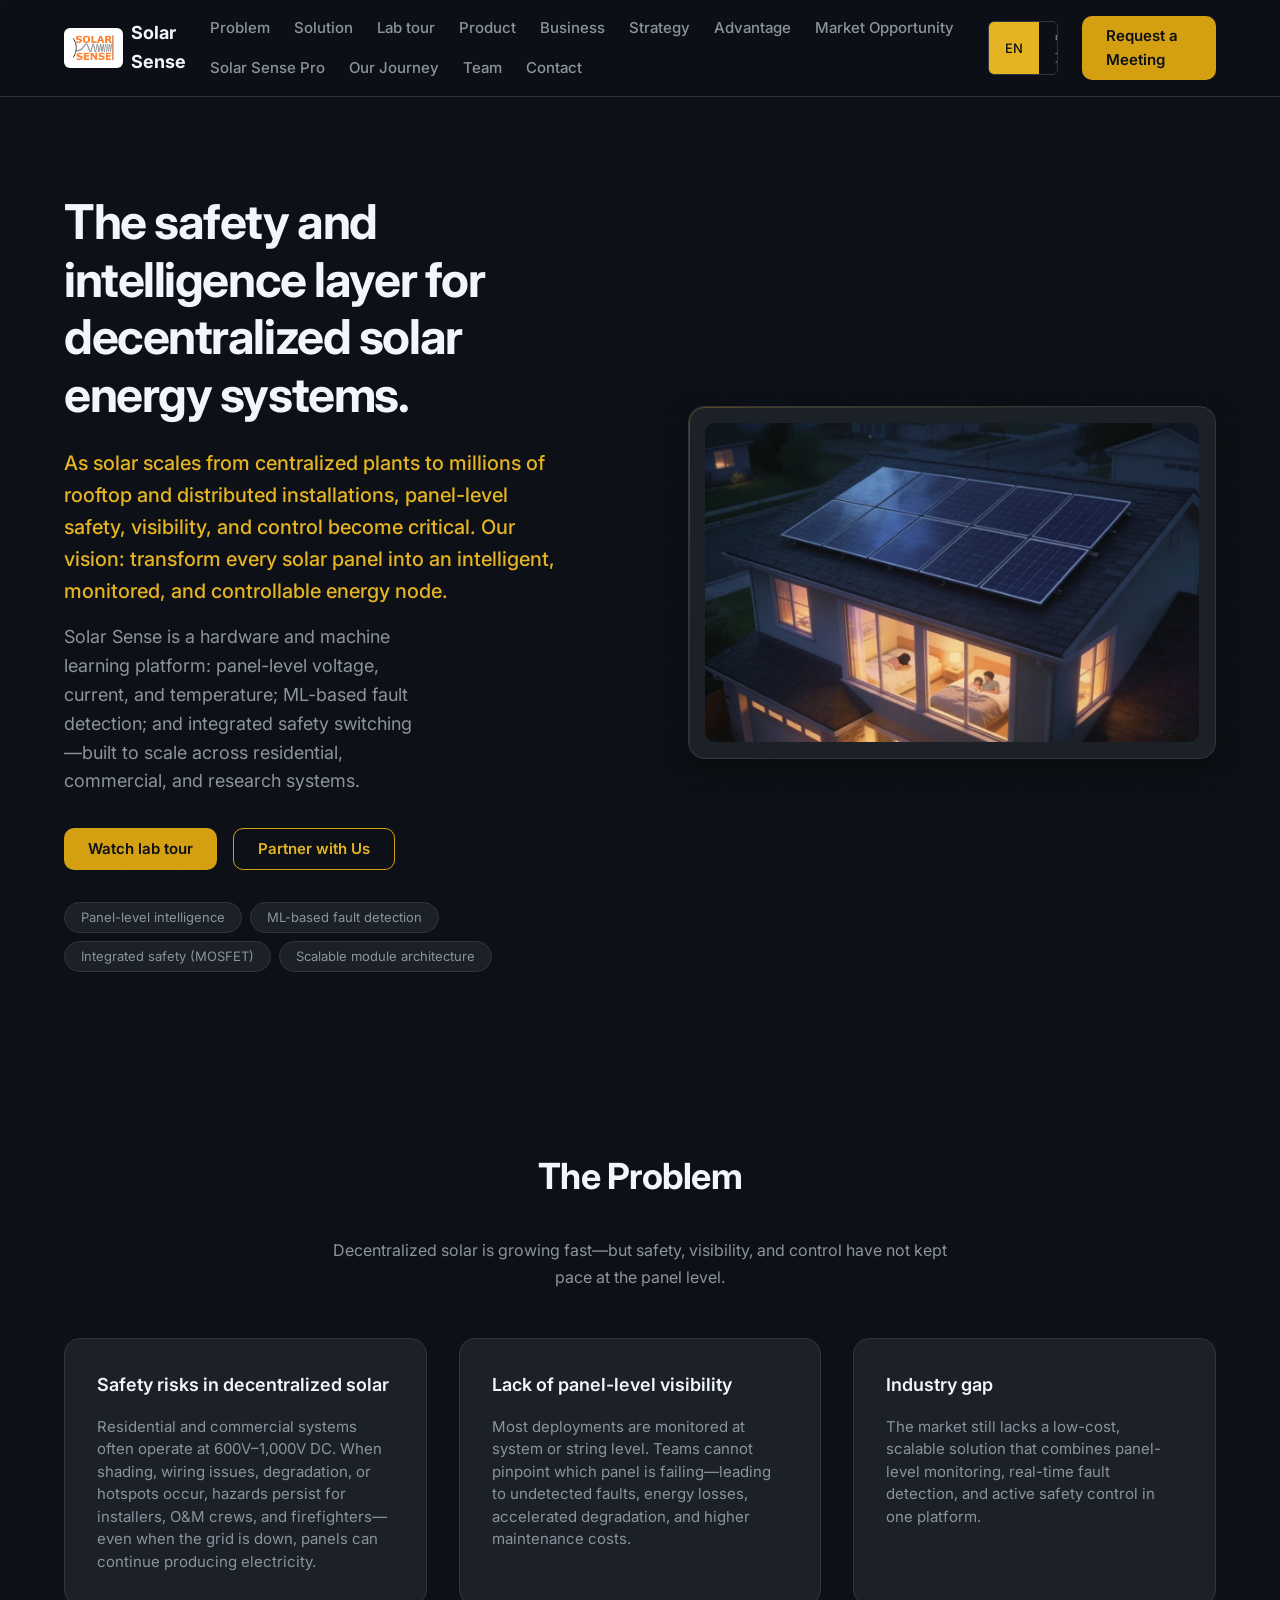
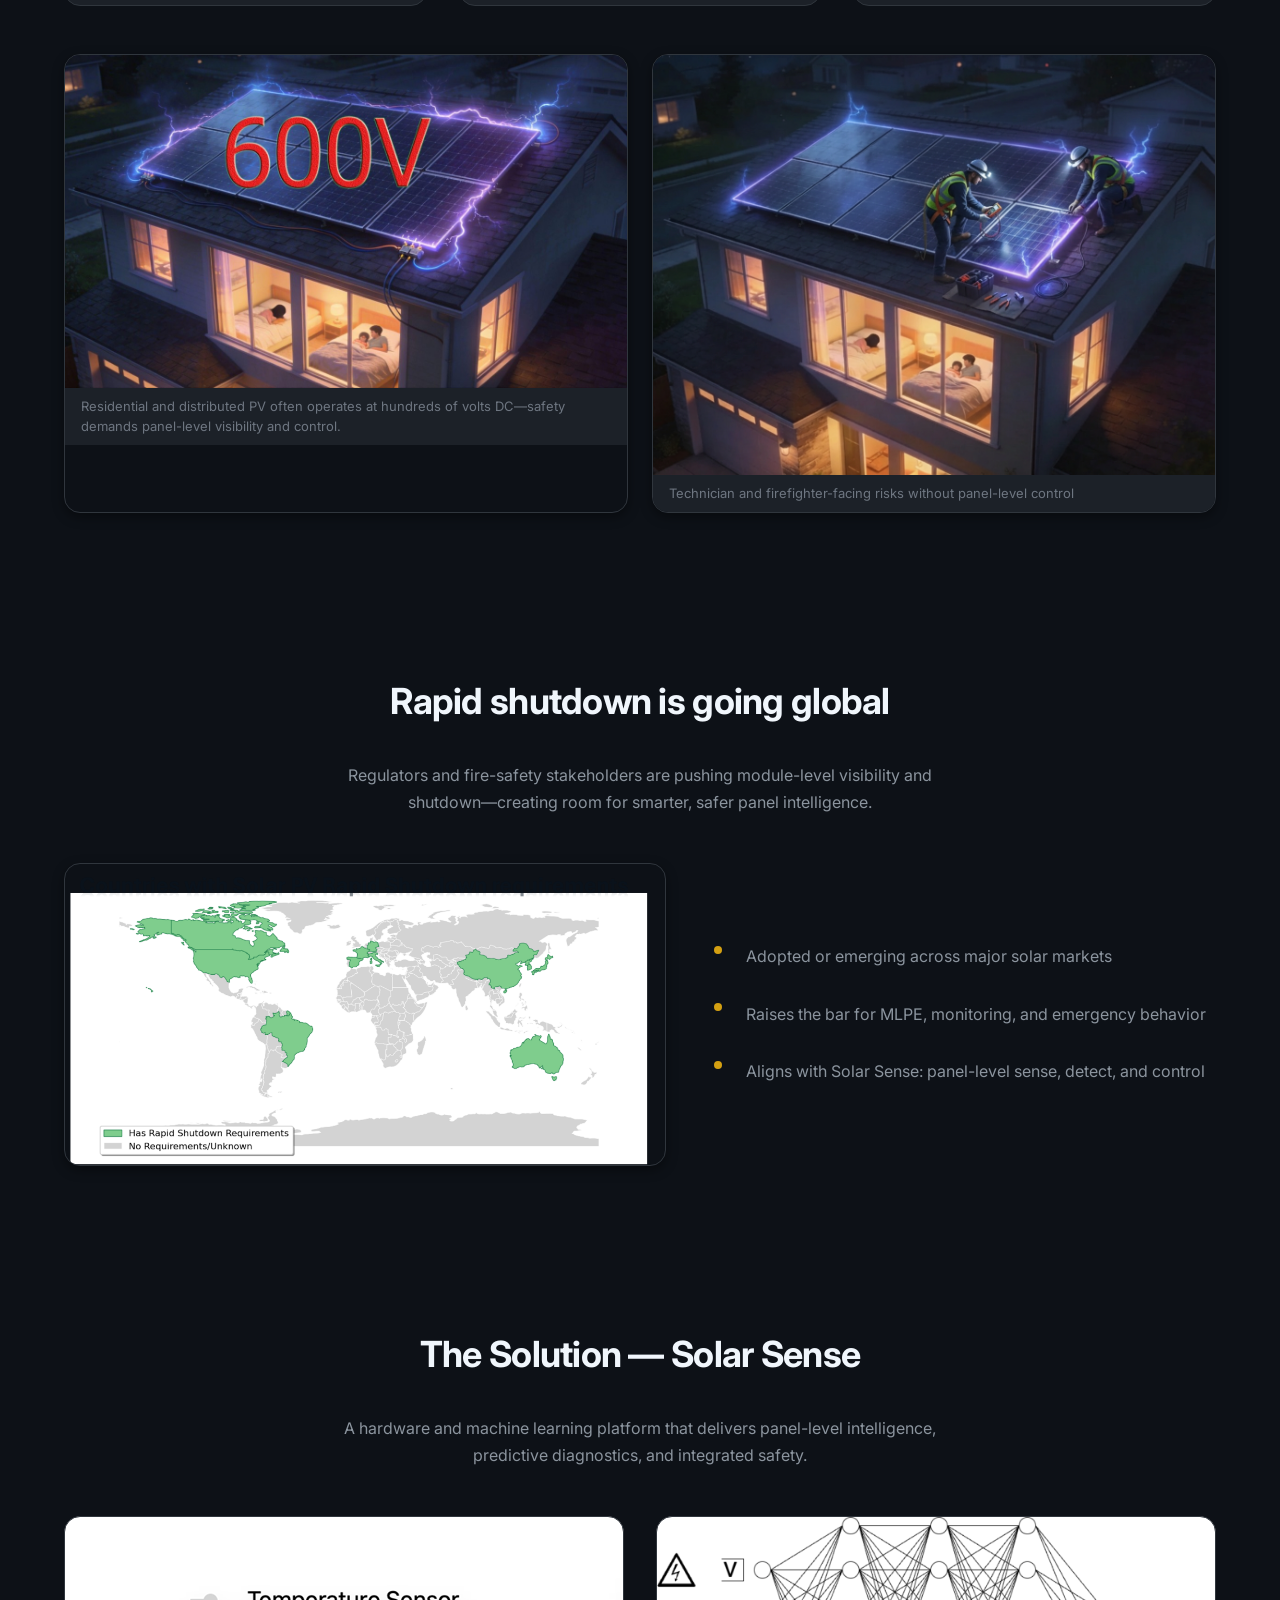
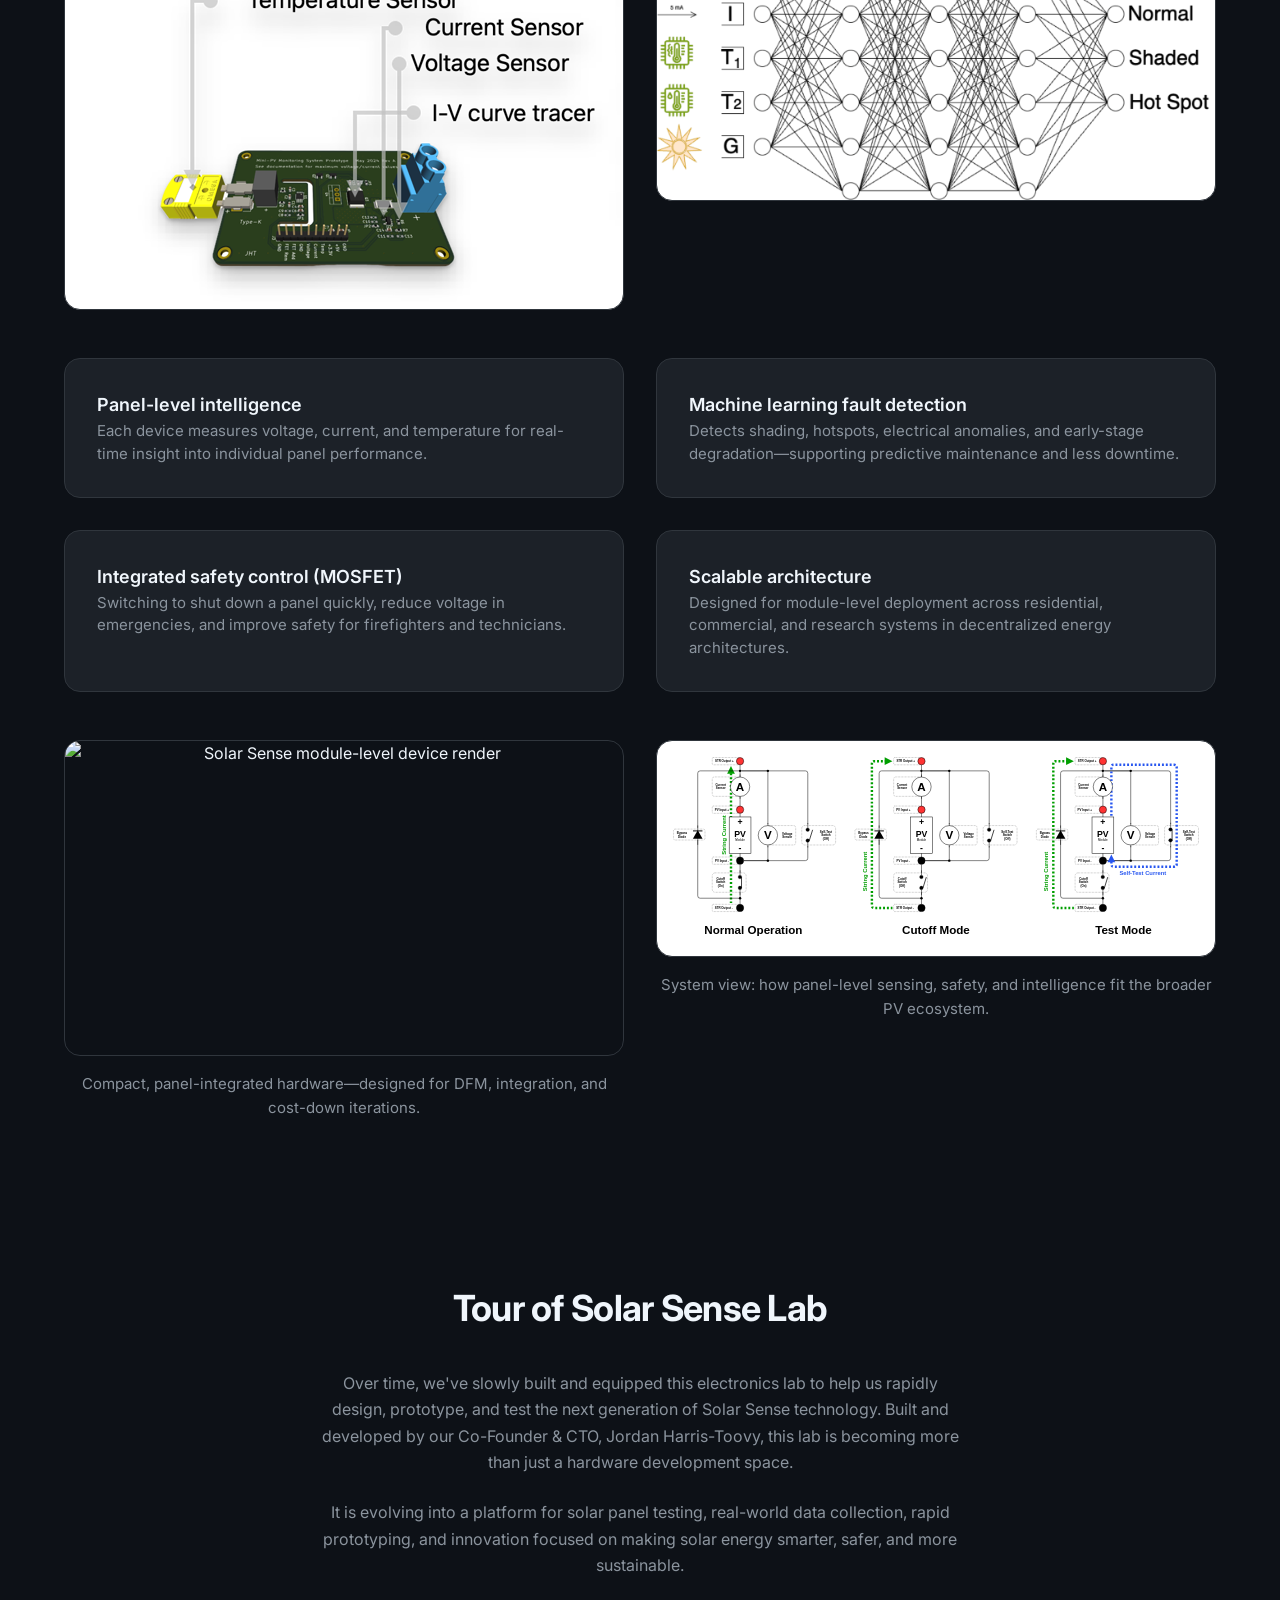
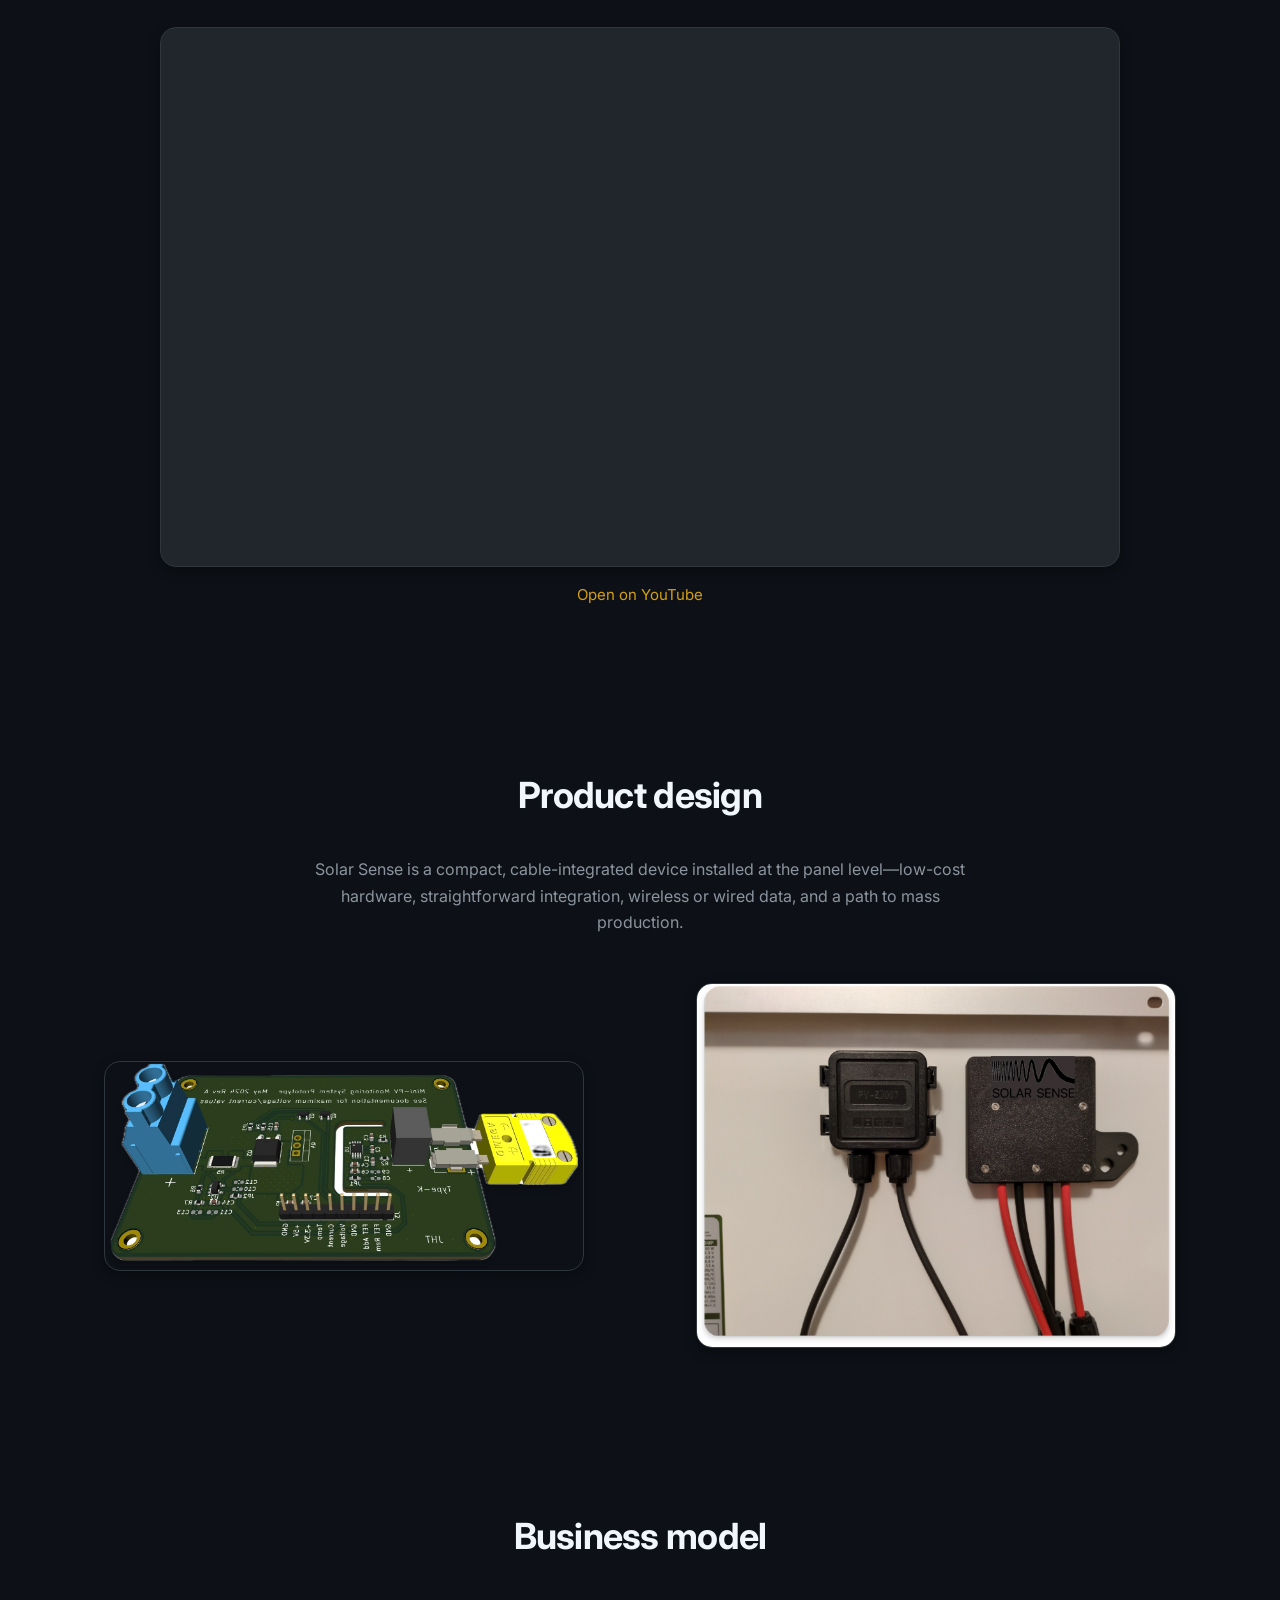
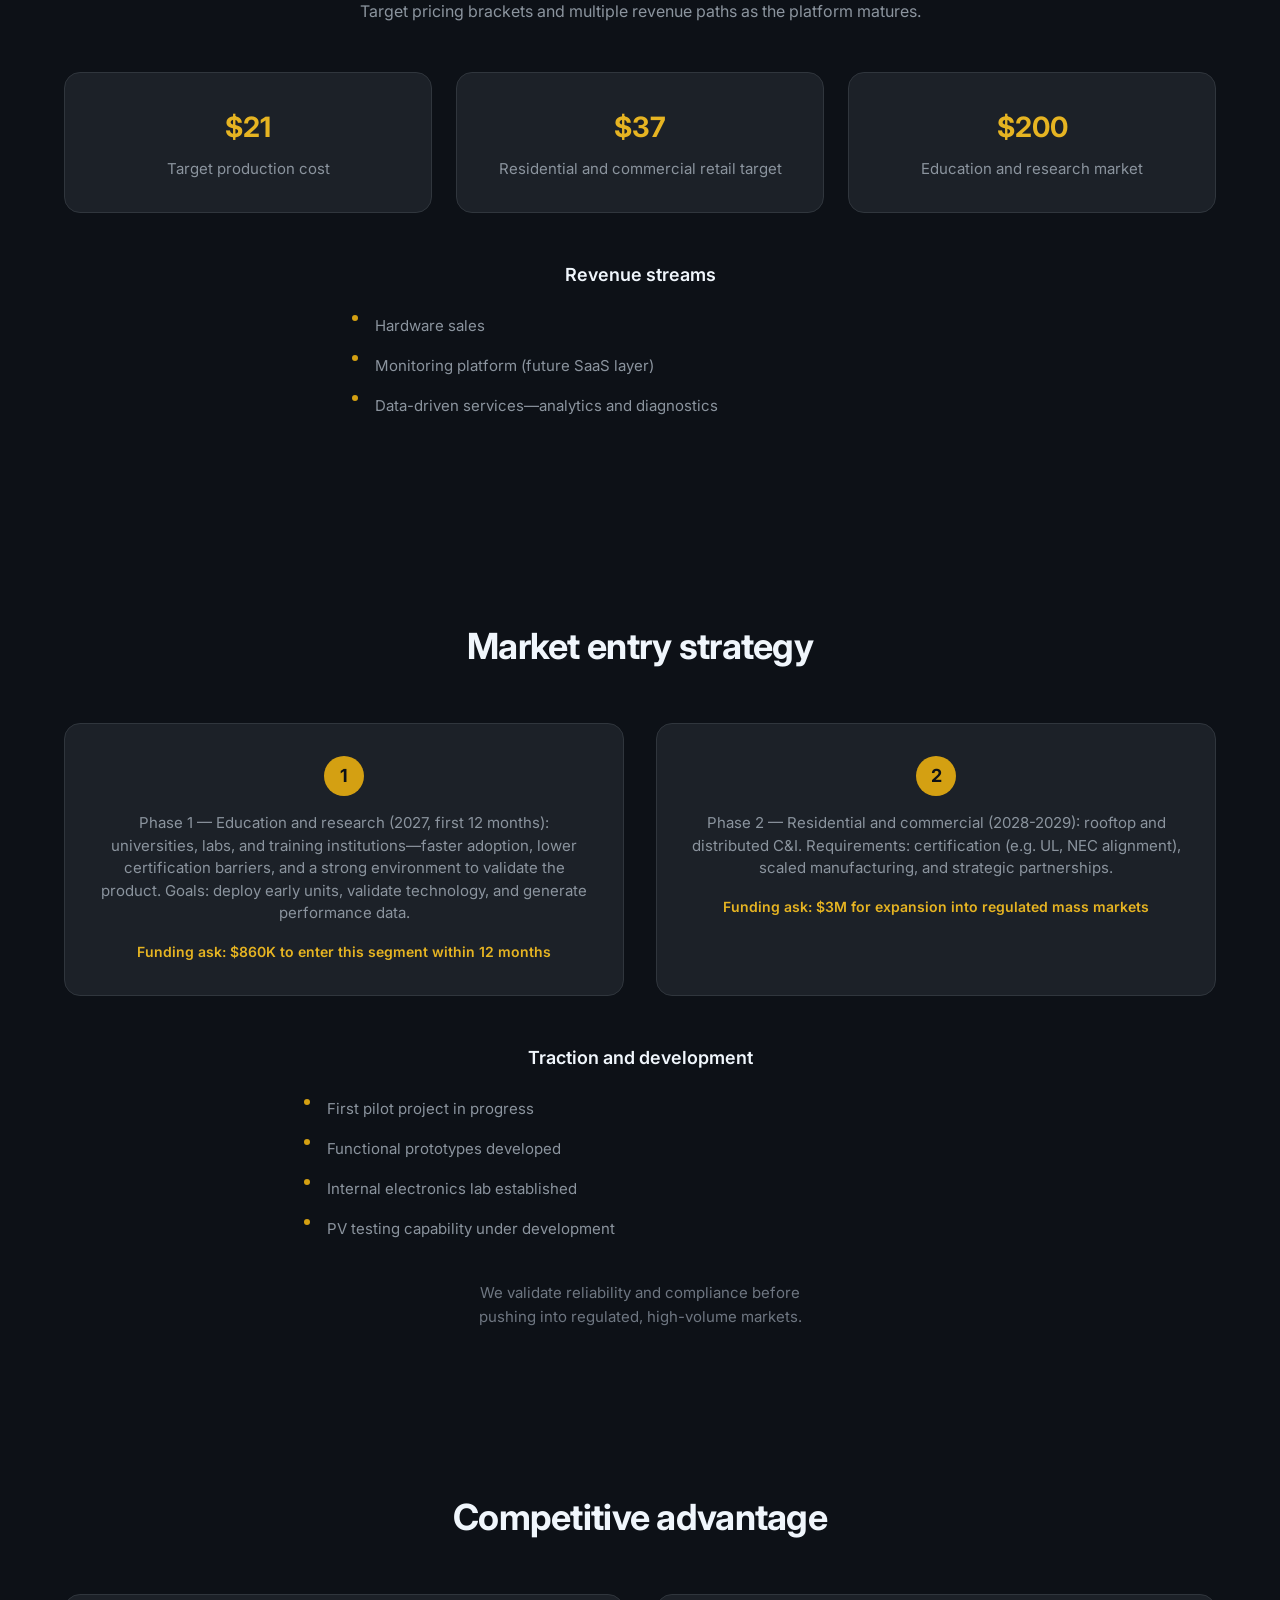
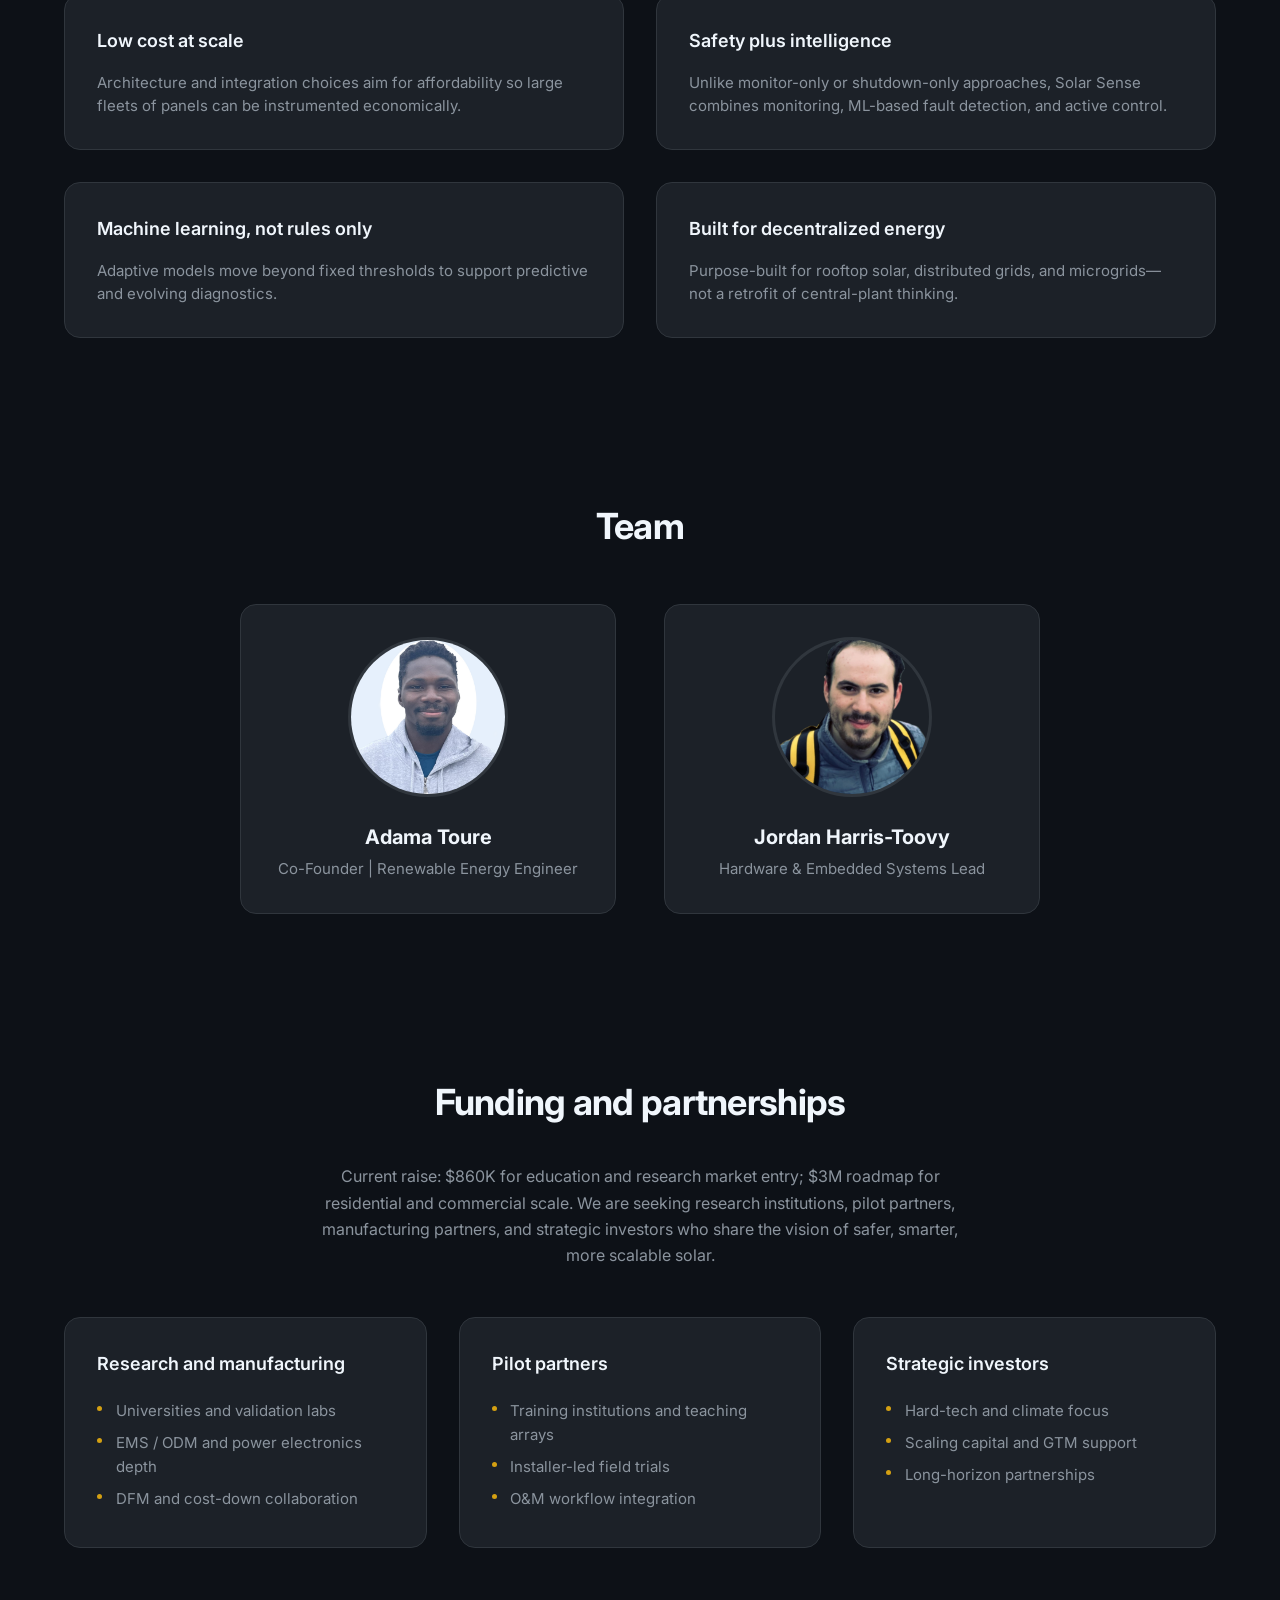
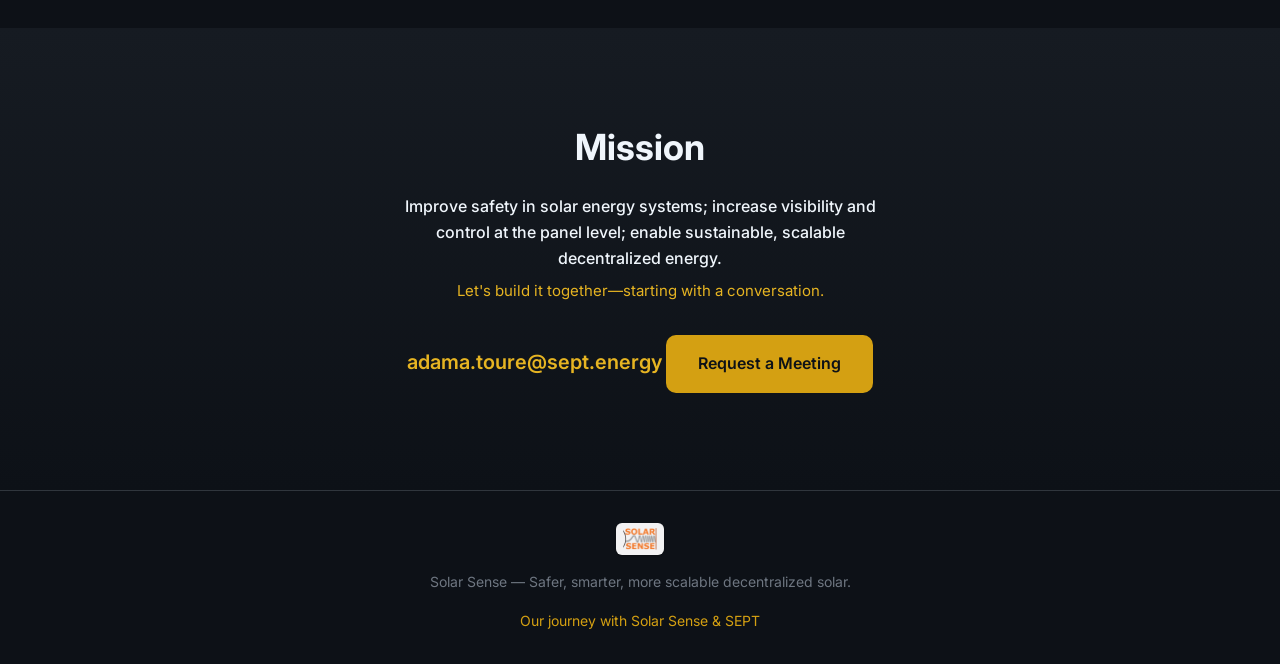
==== index.html @ 0ae3461e "Ensure narrative consistency across website Co-authored-by: Cursor <cursoragent@cursor.com>" ====
<!DOCTYPE html>
<html lang="en">
<head>
  <meta charset="UTF-8">
  <meta name="viewport" content="width=device-width, initial-scale=1.0">
  <meta name="referrer" content="strict-origin-when-cross-origin">
  <title>Solar Sense | Safety and intelligence for decentralized solar energy systems</title>
  <link rel="preconnect" href="https://fonts.googleapis.com">
  <link rel="preconnect" href="https://fonts.gstatic.com" crossorigin>
  <link href="https://fonts.googleapis.com/css2?family=Inter:wght@400;500;600;700&display=swap" rel="stylesheet">
  <link rel="stylesheet" href="styles.css">
  <link rel="icon" href="assets/SolarSensLogo20260315v1.png" type="image/png">
</head>
<body>
  <header class="nav" role="banner">
    <div class="nav-inner">
      <a href="#hero" class="nav-logo">
        <img src="assets/SolarSensLogo20260315v1.png" alt="Solar Sense" width="152" height="44" loading="eager">
        <span data-en="Solar Sense" data-zh="Solar Sense">Solar Sense</span>
      </a>
      <nav class="nav-links" aria-label="Main navigation">
        <a href="#problem" data-en="Problem" data-zh="问题">Problem</a>
        <a href="#technology" data-en="Solution" data-zh="方案">Solution</a>
        <a href="#demo" data-en="Lab tour" data-zh="实验室参观">Lab tour</a>
        <a href="#evolution" data-en="Product" data-zh="产品">Product</a>
        <a href="#business" data-en="Business" data-zh="商业">Business</a>
        <a href="#roadmap" data-en="Strategy" data-zh="策略">Strategy</a>
        <a href="#advantage" data-en="Advantage" data-zh="优势">Advantage</a>
        <a href="market_analysis.html" data-en="Market Opportunity" data-zh="市场机遇">Market Opportunity</a>
        <a href="solarsense-pro.html" data-en="Solar Sense Pro" data-zh="Solar Sense Pro">Solar Sense Pro</a>
        <a href="journey.html" data-en="Our Journey" data-zh="发展历程">Our Journey</a>
        <a href="#team" data-en="Team" data-zh="团队">Team</a>
        <a href="#contact" data-en="Contact" data-zh="联系">Contact</a>
      </nav>
      <div class="nav-actions">
        <div class="lang-toggle" role="group" aria-label="Language">
          <button type="button" class="lang-btn active" data-lang="en" aria-pressed="true">EN</button>
          <button type="button" class="lang-btn" data-lang="zh" aria-pressed="false">中文</button>
        </div>
        <a href="#contact" class="btn btn-primary" data-en="Request a Meeting" data-zh="预约会面">Request a Meeting</a>
      </div>
    </div>
  </header>

  <main>
    <section id="hero" class="section hero">
      <div class="container hero-inner">
        <div class="hero-text">
          <h1 class="hero-title" data-en="The safety and intelligence layer for decentralized solar energy systems." data-zh="面向分布式太阳能系统的安全与智能层。">The safety and intelligence layer for decentralized solar energy systems.</h1>
          <p class="hero-mission" data-en="As solar scales from centralized plants to millions of rooftop and distributed installations, panel-level safety, visibility, and control become critical. Our vision: transform every solar panel into an intelligent, monitored, and controllable energy node." data-zh="随着太阳能从集中式电站走向数百万户用与分布式装机，组件级的安全、可见与可控至关重要。我们的愿景：让每一块光伏组件成为可感知、可监控、可协同的能源节点。">As solar scales from centralized plants to millions of rooftop and distributed installations, panel-level safety, visibility, and control become critical. Our vision: transform every solar panel into an intelligent, monitored, and controllable energy node.</p>
          <p class="hero-sub" data-en="Solar Sense is a hardware and machine learning platform: panel-level voltage, current, and temperature; ML-based fault detection; and integrated safety switching—built to scale across residential, commercial, and research systems." data-zh="Solar Sense 是硬件与机器学习平台：组件级电压、电流与温度；基于机器学习的故障检测；以及集成安全开关——面向户用、工商业与科研场景规模化部署。">Solar Sense is a hardware and machine learning platform: panel-level voltage, current, and temperature; ML-based fault detection; and integrated safety switching—built to scale across residential, commercial, and research systems.</p>
          <div class="hero-ctas">
            <a href="#demo" class="btn btn-primary btn-glow" data-en="Watch lab tour" data-zh="观看实验室参观">Watch lab tour</a>
            <a href="#contact" class="btn btn-secondary" data-en="Partner with Us" data-zh="合作伙伴">Partner with Us</a>
          </div>
          <ul class="hero-chips">
            <li data-en="Panel-level intelligence" data-zh="组件级智能">Panel-level intelligence</li>
            <li data-en="ML-based fault detection" data-zh="机器学习故障检测">ML-based fault detection</li>
            <li data-en="Integrated safety (MOSFET)" data-zh="集成安全开关（MOSFET）">Integrated safety (MOSFET)</li>
            <li data-en="Scalable module architecture" data-zh="可扩展的组件级架构">Scalable module architecture</li>
          </ul>
        </div>
        <div class="hero-media">
          <figure class="hero-frame">
            <img src="assets/residential-pv.png" alt="Residential and distributed solar installations" width="640" height="427">
          </figure>
        </div>
      </div>
    </section>

    <section id="problem" class="section problem">
      <div class="container">
        <h2 class="section-title" data-en="The Problem" data-zh="核心问题">The Problem</h2>
        <p class="section-lead" data-en="Decentralized solar is growing fast—but safety, visibility, and control have not kept pace at the panel level." data-zh="分布式光伏快速增长，但组件级的安全、可见性与控制能力仍显不足。">Decentralized solar is growing fast—but safety, visibility, and control have not kept pace at the panel level.</p>
        <div class="cards three-cols">
          <article class="card">
            <h3 class="card-title" data-en="Safety risks in decentralized solar" data-zh="分布式场景下的安全风险">Safety risks in decentralized solar</h3>
            <p class="card-desc" data-en="Residential and commercial systems often operate at 600V–1,000V DC. When shading, wiring issues, degradation, or hotspots occur, hazards persist for installers, O&M crews, and firefighters—even when the grid is down, panels can continue producing electricity." data-zh="户用与工商业系统常在 600V–1000V 直流下运行。出现遮挡、接线问题、老化或热斑时，安装商、运维与消防员仍面临风险——即使电网断电，组件仍可能持续发电。">Residential and commercial systems often operate at 600V–1,000V DC. When shading, wiring issues, degradation, or hotspots occur, hazards persist for installers, O&M crews, and firefighters—even when the grid is down, panels can continue producing electricity.</p>
          </article>
          <article class="card">
            <h3 class="card-title" data-en="Lack of panel-level visibility" data-zh="缺乏组件级可见性">Lack of panel-level visibility</h3>
            <p class="card-desc" data-en="Most deployments are monitored at system or string level. Teams cannot pinpoint which panel is failing—leading to undetected faults, energy losses, accelerated degradation, and higher maintenance costs." data-zh="多数系统仅在电站或组串层面监控，难以定位故障组件——导致隐性故障、发电损失、加速老化与更高的运维成本。">Most deployments are monitored at system or string level. Teams cannot pinpoint which panel is failing—leading to undetected faults, energy losses, accelerated degradation, and higher maintenance costs.</p>
          </article>
          <article class="card">
            <h3 class="card-title" data-en="Industry gap" data-zh="行业空白">Industry gap</h3>
            <p class="card-desc" data-en="The market still lacks a low-cost, scalable solution that combines panel-level monitoring, real-time fault detection, and active safety control in one platform." data-zh="市场仍缺乏低成本、可规模化、同时具备组件级监控、实时故障检测与主动安全控制的方案。">The market still lacks a low-cost, scalable solution that combines panel-level monitoring, real-time fault detection, and active safety control in one platform.</p>
          </article>
        </div>
        <div class="problem-visuals">
          <figure>
            <img src="assets/residential-pv-600v.jpg" alt="Residential rooftop solar—high DC string voltage context" width="640" height="360" loading="lazy">
            <figcaption data-en="Residential and distributed PV often operates at hundreds of volts DC—safety demands panel-level visibility and control." data-zh="户用与分布式光伏常在数百伏直流下运行——安全需要组件级可见与可控。">Residential and distributed PV often operates at hundreds of volts DC—safety demands panel-level visibility and control.</figcaption>
          </figure>
          <figure>
            <img src="assets/pv-maintenance-crew.png" alt="Solar maintenance crew on a rooftop array" width="640" height="360" loading="lazy">
            <figcaption data-en="Technician and firefighter-facing risks without panel-level control" data-zh="缺乏组件级关断时，运维与应急人员面临的风险">Technician and firefighter-facing risks without panel-level control</figcaption>
          </figure>
        </div>
      </div>
    </section>

    <section id="compliance" class="section compliance">
      <div class="container">
        <h2 class="section-title" data-en="Rapid shutdown is going global" data-zh="快速关断正在走向全球">Rapid shutdown is going global</h2>
        <p class="section-lead" data-en="Regulators and fire-safety stakeholders are pushing module-level visibility and shutdown—creating room for smarter, safer panel intelligence." data-zh="监管机构与消防相关方正推动组件级可见性与关断——为更智能、更安全的组件级方案创造空间。">Regulators and fire-safety stakeholders are pushing module-level visibility and shutdown—creating room for smarter, safer panel intelligence.</p>
        <div class="compliance-layout">
          <div class="compliance-image">
            <img src="assets/rapidShutdownMap.png" alt="Rapid shutdown adoption map" width="800" height="500" loading="lazy">
          </div>
          <ul class="compliance-bullets">
            <li data-en="Adopted or emerging across major solar markets" data-zh="已在主要光伏市场落地或推进">Adopted or emerging across major solar markets</li>
            <li data-en="Raises the bar for MLPE, monitoring, and emergency behavior" data-zh="提高对 MLPE、监控与应急行为的要求">Raises the bar for MLPE, monitoring, and emergency behavior</li>
            <li data-en="Aligns with Solar Sense: panel-level sense, detect, and control" data-zh="与 Solar Sense 一致：组件级感知、检测与控制">Aligns with Solar Sense: panel-level sense, detect, and control</li>
          </ul>
        </div>
      </div>
    </section>

    <section id="technology" class="section technology">
      <div class="container">
        <h2 class="section-title" data-en="The Solution — Solar Sense" data-zh="方案 — Solar Sense">The Solution — Solar Sense</h2>
        <p class="section-lead" data-en="A hardware and machine learning platform that delivers panel-level intelligence, predictive diagnostics, and integrated safety." data-zh="硬件与机器学习平台，实现组件级智能、预测性诊断与集成安全。">A hardware and machine learning platform that delivers panel-level intelligence, predictive diagnostics, and integrated safety.</p>
        <div class="tech-diagram-grid">
          <div class="tech-diagram">
            <img src="assets/SolarSenseDigitalTwin.png" alt="Solar Sense digital twin and system overview" width="900" height="500" loading="lazy">
          </div>
          <div class="tech-diagram">
            <img src="assets/pv-neural-net.png" alt="Neural network approach to PV fault detection" width="600" height="400" loading="lazy">
          </div>
        </div>
        <div class="cards four-cols capability-cards">
          <article class="card">
            <h3 class="card-title" data-en="Panel-level intelligence" data-zh="组件级智能">Panel-level intelligence</h3>
            <p class="card-desc" data-en="Each device measures voltage, current, and temperature for real-time insight into individual panel performance." data-zh="单台设备测量电压、电流与温度，实时掌握每一块组件的表现。">Each device measures voltage, current, and temperature for real-time insight into individual panel performance.</p>
          </article>
          <article class="card">
            <h3 class="card-title" data-en="Machine learning fault detection" data-zh="机器学习故障检测">Machine learning fault detection</h3>
            <p class="card-desc" data-en="Detects shading, hotspots, electrical anomalies, and early-stage degradation—supporting predictive maintenance and less downtime." data-zh="识别遮挡、热斑、电气异常与早期退化，支持预测性维护并减少停机。">Detects shading, hotspots, electrical anomalies, and early-stage degradation—supporting predictive maintenance and less downtime.</p>
          </article>
          <article class="card">
            <h3 class="card-title" data-en="Integrated safety control (MOSFET)" data-zh="集成安全控制（MOSFET）">Integrated safety control (MOSFET)</h3>
            <p class="card-desc" data-en="Switching to shut down a panel quickly, reduce voltage in emergencies, and improve safety for firefighters and technicians." data-zh="通过开关实现快速组件关断、紧急降压，提升消防员与技术员安全。">Switching to shut down a panel quickly, reduce voltage in emergencies, and improve safety for firefighters and technicians.</p>
          </article>
          <article class="card">
            <h3 class="card-title" data-en="Scalable architecture" data-zh="可扩展架构">Scalable architecture</h3>
            <p class="card-desc" data-en="Designed for module-level deployment across residential, commercial, and research systems in decentralized energy architectures." data-zh="面向组件级部署，适配户用、工商业与科研等分布式能源架构。">Designed for module-level deployment across residential, commercial, and research systems in decentralized energy architectures.</p>
          </article>
        </div>
        <div class="solution-product-row">
          <figure class="tech-pcb tech-pcb--compact">
            <img src="assets/solarsense-dummy-glow.png" alt="Solar Sense module-level device render" width="800" height="450" loading="lazy">
            <figcaption data-en="Compact, panel-integrated hardware—designed for DFM, integration, and cost-down iterations." data-zh="紧凑、组件集成式硬件——面向可制造性、系统集成与成本迭代。">Compact, panel-integrated hardware—designed for DFM, integration, and cost-down iterations.</figcaption>
          </figure>
          <figure class="solution-figure solution-figure--svg">
            <img src="assets/sept-ecosystem-v2-simple-full-spread.svg" alt="SEPT ecosystem V2 — simple full spread: module-level intelligence in the PV system" width="900" height="520" loading="lazy">
            <figcaption data-en="System view: how panel-level sensing, safety, and intelligence fit the broader PV ecosystem." data-zh="系统视角：组件级感知、安全与智能如何融入整体光伏生态。">System view: how panel-level sensing, safety, and intelligence fit the broader PV ecosystem.</figcaption>
          </figure>
        </div>
      </div>
    </section>

    <section id="demo" class="section demo">
      <div class="container">
        <h2 class="section-title" data-en="Tour of Solar Sense Lab" data-zh="Solar Sense 实验室参观">Tour of Solar Sense Lab</h2>
        <div class="demo-intro">
          <p data-en="Over time, we've slowly built and equipped this electronics lab to help us rapidly design, prototype, and test the next generation of Solar Sense technology. Built and developed by our Co-Founder &amp; CTO, Jordan Harris-Toovy, this lab is becoming more than just a hardware development space." data-zh="多年来，我们逐步建立并装备这间电子实验室，以快速设计、原型验证并测试下一代 Solar Sense 技术。该实验室由联合创始人兼首席技术官 Jordan Harris-Toovy 搭建并持续完善，正超越单纯的硬件开发空间。">Over time, we've slowly built and equipped this electronics lab to help us rapidly design, prototype, and test the next generation of Solar Sense technology. Built and developed by our Co-Founder &amp; CTO, Jordan Harris-Toovy, this lab is becoming more than just a hardware development space.</p>
          <p data-en="It is evolving into a platform for solar panel testing, real-world data collection, rapid prototyping, and innovation focused on making solar energy smarter, safer, and more sustainable." data-zh="它正在演变为集光伏组件测试、真实场景数据采集、快速原型与创新于一体的平台，致力于让太阳能更智能、更安全、更可持续。">It is evolving into a platform for solar panel testing, real-world data collection, rapid prototyping, and innovation focused on making solar energy smarter, safer, and more sustainable.</p>
        </div>
        <div class="demo-video">
          <div class="demo-video-inner">
            <iframe
              id="demo-youtube"
              title="Tour of Solar Sense Lab"
              allow="accelerometer; autoplay; clipboard-write; encrypted-media; gyroscope; picture-in-picture; web-share"
              referrerpolicy="strict-origin-when-cross-origin"
              allowfullscreen></iframe>
          </div>
          <p class="demo-video-caption">
            <a href="https://youtu.be/JXRQAuoAy8Y" target="_blank" rel="noopener noreferrer" data-en="Open on YouTube" data-zh="在 YouTube 打开">Open on YouTube</a>
          </p>
        </div>
      </div>
    </section>

    <section id="evolution" class="section evolution">
      <div class="container">
        <h2 class="section-title" data-en="Product design" data-zh="产品设计">Product design</h2>
        <p class="section-lead" data-en="Solar Sense is a compact, cable-integrated device installed at the panel level—low-cost hardware, straightforward integration, wireless or wired data, and a path to mass production." data-zh="Solar Sense 为安装在组件侧的紧凑、线缆集成设备——低成本硬件、易集成、无线或有线数据，并具备量产路径。">Solar Sense is a compact, cable-integrated device installed at the panel level—low-cost hardware, straightforward integration, wireless or wired data, and a path to mass production.</p>
        <div class="evolution-images">
          <img src="assets/secondPrototype.png" alt="Solar Sense prototype hardware" width="500" height="350" loading="lazy">
          <img src="assets/solarSenseOnPV.jpg" alt="Solar Sense device mounted on a PV module" width="500" height="350" loading="lazy">
        </div>
      </div>
    </section>

    <section id="business" class="section business">
      <div class="container">
        <h2 class="section-title" data-en="Business model" data-zh="商业模式">Business model</h2>
        <p class="section-lead" data-en="Target pricing brackets and multiple revenue paths as the platform matures." data-zh="目标价位区间与随平台成熟的多条收入路径。">Target pricing brackets and multiple revenue paths as the platform matures.</p>
        <div class="pricing-grid">
          <article class="pricing-card">
            <p class="pricing-amount">$21</p>
            <p class="pricing-label" data-en="Target production cost" data-zh="目标生产成本">Target production cost</p>
          </article>
          <article class="pricing-card">
            <p class="pricing-amount">$37</p>
            <p class="pricing-label" data-en="Residential and commercial retail target" data-zh="户用与工商业零售目标价">Residential and commercial retail target</p>
          </article>
          <article class="pricing-card">
            <p class="pricing-amount">$200</p>
            <p class="pricing-label" data-en="Education and research market" data-zh="教育与研究市场">Education and research market</p>
          </article>
        </div>
        <h3 class="subsection-title" data-en="Revenue streams" data-zh="收入来源">Revenue streams</h3>
        <ul class="revenue-list">
          <li data-en="Hardware sales" data-zh="硬件销售">Hardware sales</li>
          <li data-en="Monitoring platform (future SaaS layer)" data-zh="监控平台（未来 SaaS 层）">Monitoring platform (future SaaS layer)</li>
          <li data-en="Data-driven services—analytics and diagnostics" data-zh="数据服务——分析与诊断">Data-driven services—analytics and diagnostics</li>
        </ul>
      </div>
    </section>

    <section id="roadmap" class="section roadmap">
      <div class="container">
        <h2 class="section-title" data-en="Market entry strategy" data-zh="市场进入策略">Market entry strategy</h2>
        <div class="timeline timeline--two">
          <div class="timeline-phase">
            <span class="timeline-phase-num" aria-hidden="true">1</span>
            <p data-en="Phase 1 — Education and research (2027, first 12 months): universities, labs, and training institutions—faster adoption, lower certification barriers, and a strong environment to validate the product. Goals: deploy early units, validate technology, and generate performance data." data-zh="第一阶段 — 教育与研究市场（2027年，约首 12 个月）：高校、实验室与培训机构——采纳更快、认证门槛更低、利于产品验证。目标：部署早期样机、验证技术并积累运行数据。">Phase 1 — Education and research (2027, first 12 months): universities, labs, and training institutions—faster adoption, lower certification barriers, and a strong environment to validate the product. Goals: deploy early units, validate technology, and generate performance data.</p>
            <span class="phase-funding" data-en="Funding ask: $860K to enter this segment within 12 months" data-zh="融资需求：约 86 万美元，在 12 个月内进入该细分市场">Funding ask: $860K to enter this segment within 12 months</span>
          </div>
          <div class="timeline-phase">
            <span class="timeline-phase-num" aria-hidden="true">2</span>
            <p data-en="Phase 2 — Residential and commercial (2028-2029): rooftop and distributed C&amp;I. Requirements: certification (e.g. UL, NEC alignment), scaled manufacturing, and strategic partnerships." data-zh="第二阶段 — 户用与工商业（2028-2029年）：屋顶与分布式中小工商业。要求：认证（如 UL、NEC 衔接）、规模化制造与战略合作。">Phase 2 — Residential and commercial (2028-2029): rooftop and distributed C&amp;I. Requirements: certification (e.g. UL, NEC alignment), scaled manufacturing, and strategic partnerships.</p>
            <span class="phase-funding" data-en="Funding ask: $3M for expansion into regulated mass markets" data-zh="融资需求：约 300 万美元，拓展至受监管的规模市场">Funding ask: $3M for expansion into regulated mass markets</span>
          </div>
        </div>
        <h3 class="subsection-title" data-en="Traction and development" data-zh="进展与研发">Traction and development</h3>
        <ul class="traction-list">
          <li data-en="First pilot project in progress" data-zh="首个试点项目进行中">First pilot project in progress</li>
          <li data-en="Functional prototypes developed" data-zh="功能样机已开发">Functional prototypes developed</li>
          <li data-en="Internal electronics lab established" data-zh="已建立内部电子实验室">Internal electronics lab established</li>
          <li data-en="PV testing capability under development" data-zh="光伏测试能力建设中">PV testing capability under development</li>
        </ul>
        <p class="roadmap-note" data-en="We validate reliability and compliance before pushing into regulated, high-volume markets." data-zh="在进入受监管的大规模市场前，先验证可靠性与合规。">We validate reliability and compliance before pushing into regulated, high-volume markets.</p>
      </div>
    </section>

    <section id="advantage" class="section advantage">
      <div class="container">
        <h2 class="section-title" data-en="Competitive advantage" data-zh="竞争优势">Competitive advantage</h2>
        <div class="cards four-cols">
          <article class="card">
            <h3 class="card-title" data-en="Low cost at scale" data-zh="规模化低成本">Low cost at scale</h3>
            <p class="card-desc" data-en="Architecture and integration choices aim for affordability so large fleets of panels can be instrumented economically." data-zh="架构与集成面向可负担性，使大规模组件布点经济可行。">Architecture and integration choices aim for affordability so large fleets of panels can be instrumented economically.</p>
          </article>
          <article class="card">
            <h3 class="card-title" data-en="Safety plus intelligence" data-zh="安全与智能一体">Safety plus intelligence</h3>
            <p class="card-desc" data-en="Unlike monitor-only or shutdown-only approaches, Solar Sense combines monitoring, ML-based fault detection, and active control." data-zh="不同于仅监控或仅关断方案，Solar Sense 将监控、机器学习检测与主动控制结合。">Unlike monitor-only or shutdown-only approaches, Solar Sense combines monitoring, ML-based fault detection, and active control.</p>
          </article>
          <article class="card">
            <h3 class="card-title" data-en="Machine learning, not rules only" data-zh="机器学习，而非仅靠规则">Machine learning, not rules only</h3>
            <p class="card-desc" data-en="Adaptive models move beyond fixed thresholds to support predictive and evolving diagnostics." data-zh="自适应模型超越固定阈值，支持预测性与持续演进的诊断。">Adaptive models move beyond fixed thresholds to support predictive and evolving diagnostics.</p>
          </article>
          <article class="card">
            <h3 class="card-title" data-en="Built for decentralized energy" data-zh="为分布式能源而生">Built for decentralized energy</h3>
            <p class="card-desc" data-en="Purpose-built for rooftop solar, distributed grids, and microgrids—not a retrofit of central-plant thinking." data-zh="面向屋顶光伏、分布式电网与微电网——而非集中式电站思维的简单移植。">Purpose-built for rooftop solar, distributed grids, and microgrids—not a retrofit of central-plant thinking.</p>
          </article>
        </div>
      </div>
    </section>

    <section id="team" class="section team">
      <div class="container">
        <h2 class="section-title" data-en="Team" data-zh="团队">Team</h2>
        <div class="team-cards">
          <article class="team-card">
            <div class="team-photo">
              <a href="journey.html#founder-adama" aria-label="Read Adama Toure's story on Our Journey">
                <img src="assets/adamaToure3.jpg" alt="Adama Toure" width="280" height="280">
              </a>
            </div>
            <h3 class="team-name">Adama Toure</h3>
            <p class="team-role" data-en="Co-Founder | Renewable Energy Engineer" data-zh="联合创始人｜可再生能源工程师">Co-Founder | Renewable Energy Engineer</p>
          </article>
          <article class="team-card">
            <div class="team-photo">
              <a href="journey.html#founder-jordan" aria-label="Read Jordan Harris-Toovy's story on Our Journey">
                <img src="assets/jordanHarrisToovy.png" alt="Jordan Harris-Toovy" width="280" height="280">
              </a>
            </div>
            <h3 class="team-name">Jordan Harris-Toovy</h3>
            <p class="team-role" data-en="Hardware &amp; Embedded Systems Lead" data-zh="硬件与嵌入式系统负责人">Hardware &amp; Embedded Systems Lead</p>
          </article>
        </div>
      </div>
    </section>

    <section id="seeking" class="section seeking">
      <div class="container">
        <h2 class="section-title" data-en="Funding and partnerships" data-zh="融资与合作">Funding and partnerships</h2>
        <p class="section-lead" data-en="Current raise: $860K for education and research market entry; $3M roadmap for residential and commercial scale. We are seeking research institutions, pilot partners, manufacturing partners, and strategic investors who share the vision of safer, smarter, more scalable solar." data-zh="当前融资：约 86 万美元用于教育与研究市场切入；约 300 万美元用于户用与工商业规模化。我们寻找科研机构、试点伙伴、制造伙伴与战略投资者，共同推动更安全、更智能、更可扩展的太阳能。">Current raise: $860K for education and research market entry; $3M roadmap for residential and commercial scale. We are seeking research institutions, pilot partners, manufacturing partners, and strategic investors who share the vision of safer, smarter, more scalable solar.</p>
        <div class="cards three-cols seeking-cards">
          <article class="card">
            <h3 class="card-title" data-en="Research and manufacturing" data-zh="科研与制造">Research and manufacturing</h3>
            <ul>
              <li data-en="Universities and validation labs" data-zh="高校与验证实验室">Universities and validation labs</li>
              <li data-en="EMS / ODM and power electronics depth" data-zh="EMS/ODM 与电力电子能力">EMS / ODM and power electronics depth</li>
              <li data-en="DFM and cost-down collaboration" data-zh="可制造性与降本协作">DFM and cost-down collaboration</li>
            </ul>
          </article>
          <article class="card">
            <h3 class="card-title" data-en="Pilot partners" data-zh="试点伙伴">Pilot partners</h3>
            <ul>
              <li data-en="Training institutions and teaching arrays" data-zh="培训机构与教学电站">Training institutions and teaching arrays</li>
              <li data-en="Installer-led field trials" data-zh="安装商主导的现场试点">Installer-led field trials</li>
              <li data-en="O&amp;M workflow integration" data-zh="运维流程集成">O&amp;M workflow integration</li>
            </ul>
          </article>
          <article class="card">
            <h3 class="card-title" data-en="Strategic investors" data-zh="战略投资者">Strategic investors</h3>
            <ul>
              <li data-en="Hard-tech and climate focus" data-zh="硬科技与气候方向">Hard-tech and climate focus</li>
              <li data-en="Scaling capital and GTM support" data-zh="规模化资金与市场拓展支持">Scaling capital and GTM support</li>
              <li data-en="Long-horizon partnerships" data-zh="长期合作伙伴关系">Long-horizon partnerships</li>
            </ul>
          </article>
        </div>
      </div>
    </section>

    <section id="contact" class="section contact">
      <div class="container contact-inner">
        <h2 class="contact-headline" data-en="Mission" data-zh="使命">Mission</h2>
        <div class="contact-vision">
          <p class="contact-vision-text" data-en="Improve safety in solar energy systems; increase visibility and control at the panel level; enable sustainable, scalable decentralized energy." data-zh="提升太阳能系统安全；增强组件级可见与可控；推动可持续、可扩展的分布式能源。">Improve safety in solar energy systems; increase visibility and control at the panel level; enable sustainable, scalable decentralized energy.</p>
          <p class="contact-mission-text" data-en="Let's build it together—starting with a conversation." data-zh="愿与您携手——从一次对话开始。">Let's build it together—starting with a conversation.</p>
        </div>
        <a href="mailto:adama.toure@sept.energy" class="contact-email">adama.toure@sept.energy</a>
        <a href="mailto:adama.toure@sept.energy" class="btn btn-primary btn-glow btn-lg" data-en="Request a Meeting" data-zh="预约会面">Request a Meeting</a>
      </div>
    </section>
  </main>

  <footer class="footer">
    <div class="container footer-inner">
      <div class="footer-brand" aria-hidden="true">
        <img src="assets/SolarSensLogo20260315v1.png" alt="" width="120" height="35" decoding="async">
      </div>
      <p class="footer-copy" data-en="Solar Sense — Safer, smarter, more scalable decentralized solar." data-zh="Solar Sense — 更安全、更智能、更可扩展的分布式太阳能。">Solar Sense — Safer, smarter, more scalable decentralized solar.</p>
      <p class="footer-links">
        <a href="journey.html" data-en="Our journey with Solar Sense &amp; SEPT" data-zh="Solar Sense 与 SEPT 的发展历程">Our journey with Solar Sense &amp; SEPT</a>
      </p>
    </div>
  </footer>

  <script>
    (function () {
      var STORAGE_KEY = 'solarsense-lang';
      var defaultLang = 'en';

      function getLang() {
        try {
          return localStorage.getItem(STORAGE_KEY) || defaultLang;
        } catch (e) {
          return defaultLang;
        }
      }

      function setLang(lang) {
        try {
          localStorage.setItem(STORAGE_KEY, lang);
        } catch (e) {}
      }

      function applyLang(lang) {
        var attr = lang === 'zh' ? 'data-zh' : 'data-en';
        document.querySelectorAll('[' + attr + ']').forEach(function (el) {
          var value = el.getAttribute(attr);
          if (value) el.textContent = value;
        });
        document.querySelectorAll('.lang-btn').forEach(function (btn) {
          var isActive = btn.getAttribute('data-lang') === lang;
          btn.classList.toggle('active', isActive);
          btn.setAttribute('aria-pressed', isActive);
        });
        document.documentElement.lang = lang === 'zh' ? 'zh-CN' : 'en';
      }

      function initToggle() {
        var btns = document.querySelectorAll('.lang-btn');
        btns.forEach(function (btn) {
          btn.addEventListener('click', function () {
            var lang = btn.getAttribute('data-lang');
            setLang(lang);
            applyLang(lang);
          });
        });
        applyLang(getLang());
      }

      function initSmoothScroll() {
        document.querySelectorAll('a[href^="#"]').forEach(function (anchor) {
          anchor.addEventListener('click', function (e) {
            var id = this.getAttribute('href');
            if (id === '#') return;
            var target = document.querySelector(id);
            if (target) {
              e.preventDefault();
              target.scrollIntoView({ behavior: 'smooth', block: 'start' });
            }
          });
        });
      }

      /** YouTube Error 153: player needs referrers + embedding origin (see developers.google.com/youtube/terms). */
      function initDemoYoutube() {
        var iframe = document.getElementById('demo-youtube');
        if (!iframe) return;
        var videoId = 'JXRQAuoAy8Y';
        var base = 'https://www.youtube-nocookie.com/embed/' + videoId;
        var params = ['rel=0', 'modestbranding=1', 'playsinline=1'];
        try {
          var o = window.location.origin;
          if (o && /^https?:\/\//i.test(o)) {
            params.push('origin=' + encodeURIComponent(o));
          }
        } catch (err) {}
        iframe.src = base + '?' + params.join('&');
      }

      initDemoYoutube();
      initToggle();
      initSmoothScroll();
    })();
  </script>
</body>
</html>
---- styles.css ----
/* ============================================
   Solar Sense — Plug and Play China
   Design tokens & base
   ============================================ */

:root {
  /* Colors */
  --bg-deep: #0d1117;
  --bg-charcoal: #161b22;
  --bg-card: #1c2128;
  --bg-elevated: #21262d;
  --text-primary: #f0f6fc;
  --text-secondary: #8b949e;
  --text-muted: #6e7681;
  --accent-amber: #d4a012;
  --accent-gold: #e6b422;
  --accent-warm: #f0c14b;
  --border: #30363d;
  --shadow-sm: 0 1px 2px rgba(0, 0, 0, 0.3);
  --shadow-md: 0 4px 12px rgba(0, 0, 0, 0.4);
  --shadow-lg: 0 8px 24px rgba(0, 0, 0, 0.5);
  --shadow-glow: 0 0 20px rgba(212, 160, 18, 0.25);

  /* Spacing */
  --space-xs: 0.25rem;
  --space-sm: 0.5rem;
  --space-md: 1rem;
  --space-lg: 1.5rem;
  --space-xl: 2rem;
  --space-2xl: 3rem;
  --space-3xl: 4rem;
  --space-4xl: 6rem;
  --section-padding: clamp(3rem, 8vw, 5rem);

  /* Layout */
  --max-width: 1200px;
  --radius-sm: 6px;
  --radius-md: 10px;
  --radius-lg: 16px;
  --radius-xl: 24px;

  /* Motion (for JS-free animation control) */
  --duration-fast: 0.2s;
  --duration-normal: 0.35s;
  --duration-slow: 0.5s;
  --ease-out: cubic-bezier(0.25, 0.46, 0.45, 0.94);
}

@media (prefers-reduced-motion: reduce) {
  :root {
    --duration-fast: 0.01ms;
    --duration-normal: 0.01ms;
    --duration-slow: 0.01ms;
  }
}

/* Base */
*,
*::before,
*::after {
  box-sizing: border-box;
}

html {
  scroll-behavior: smooth;
}

@media (prefers-reduced-motion: reduce) {
  html {
    scroll-behavior: auto;
  }
}

body {
  margin: 0;
  font-family: 'Inter', -apple-system, BlinkMacSystemFont, 'Segoe UI', 'PingFang SC', 'Hiragino Sans GB', 'Microsoft YaHei', sans-serif;
  font-size: 1rem;
  line-height: 1.6;
  color: var(--text-primary);
  background: var(--bg-deep);
  min-height: 100vh;
  overflow-x: hidden;
}

/* Subtle animated background */
.bg-canvas {
  position: fixed;
  inset: 0;
  pointer-events: none;
  z-index: -1;
  background:
    radial-gradient(ellipse 80% 50% at 50% -20%, rgba(212, 160, 18, 0.08), transparent),
    linear-gradient(180deg, var(--bg-deep) 0%, var(--bg-charcoal) 100%);
}

body::before {
  content: '';
  position: fixed;
  inset: 0;
  pointer-events: none;
  z-index: -1;
  background-image:
    linear-gradient(rgba(255, 255, 255, 0.02) 1px, transparent 1px),
    linear-gradient(90deg, rgba(255, 255, 255, 0.02) 1px, transparent 1px);
  background-size: 60px 60px;
  opacity: 0.5;
  animation: gridShift 20s linear infinite;
}

@media (prefers-reduced-motion: reduce) {
  body::before {
    animation: none;
  }
}

@keyframes gridShift {
  0% { transform: translate(0, 0); }
  100% { transform: translate(60px, 60px); }
}

img {
  max-width: 100%;
  height: auto;
  display: block;
}

a {
  color: var(--accent-gold);
  text-decoration: none;
  transition: color var(--duration-fast) var(--ease-out);
}

a:hover {
  color: var(--accent-warm);
}

.container {
  width: 100%;
  max-width: var(--max-width);
  margin: 0 auto;
  padding: 0 var(--space-lg);
}

/* ============================================
   Section entry animation
   ============================================ */

.section {
  padding: var(--section-padding) 0;
  opacity: 0;
  transform: translateY(24px);
  animation: sectionEnter var(--duration-slow) var(--ease-out) forwards;
}

.section:nth-child(1) { animation-delay: 0.05s; }
.section:nth-child(2) { animation-delay: 0.1s; }
.section:nth-child(3) { animation-delay: 0.15s; }
.section:nth-child(4) { animation-delay: 0.2s; }
.section:nth-child(5) { animation-delay: 0.25s; }
.section:nth-child(6) { animation-delay: 0.3s; }
.section:nth-child(7) { animation-delay: 0.35s; }
.section:nth-child(8) { animation-delay: 0.4s; }
.section:nth-child(9) { animation-delay: 0.45s; }
.section:nth-child(10) { animation-delay: 0.5s; }

@media (prefers-reduced-motion: reduce) {
  .section {
    opacity: 1;
    transform: none;
    animation: none;
  }
}

@keyframes sectionEnter {
  to {
    opacity: 1;
    transform: translateY(0);
  }
}

.section-title {
  font-size: clamp(1.75rem, 4vw, 2.25rem);
  font-weight: 700;
  margin: 0 0 var(--space-2xl);
  text-align: center;
  letter-spacing: -0.02em;
}

/* ============================================
   SECTION A — Sticky Nav
   ============================================ */

.nav {
  position: sticky;
  top: 0;
  z-index: 100;
  background: rgba(13, 17, 23, 0.9);
  backdrop-filter: blur(12px);
  border-bottom: 1px solid var(--border);
}

.nav-inner {
  max-width: var(--max-width);
  margin: 0 auto;
  padding: var(--space-md) var(--space-lg);
  display: flex;
  align-items: center;
  justify-content: space-between;
  gap: var(--space-lg);
}

.nav-logo {
  display: flex;
  align-items: center;
  gap: var(--space-sm);
  color: var(--text-primary);
  font-weight: 700;
  font-size: 1.125rem;
}

.nav-logo:hover {
  color: var(--text-primary);
}

.nav-logo img {
  height: 2.5rem;
  width: auto;
  max-width: 9.5rem;
  padding: 0.35rem 0.55rem;
  background: #fff;
  border-radius: var(--radius-sm);
  object-fit: contain;
  flex-shrink: 0;
  box-shadow: var(--shadow-sm);
}

.nav-links {
  display: flex;
  align-items: center;
  flex-wrap: wrap;
  gap: var(--space-md) var(--space-lg);
}

.nav-links a {
  color: var(--text-secondary);
  font-size: 0.9375rem;
  font-weight: 500;
}

.nav-links a:hover {
  color: var(--text-primary);
}

.nav-current {
  color: var(--accent-gold);
  font-weight: 500;
}

.nav-actions {
  display: flex;
  align-items: center;
  gap: var(--space-lg);
}

.lang-toggle {
  display: flex;
  border: 1px solid var(--border);
  border-radius: var(--radius-sm);
  overflow: hidden;
}

.lang-btn {
  padding: var(--space-sm) var(--space-md);
  font-size: 0.8125rem;
  font-weight: 500;
  color: var(--text-secondary);
  background: transparent;
  border: none;
  cursor: pointer;
  font-family: inherit;
  transition: color var(--duration-fast), background var(--duration-fast);
}

.lang-btn:hover {
  color: var(--text-primary);
}

.lang-btn.active {
  color: var(--bg-deep);
  background: var(--accent-gold);
}

/* Buttons */
.btn {
  display: inline-flex;
  align-items: center;
  justify-content: center;
  padding: var(--space-sm) var(--space-lg);
  font-size: 0.9375rem;
  font-weight: 600;
  font-family: inherit;
  border-radius: var(--radius-md);
  transition: transform var(--duration-fast), box-shadow var(--duration-normal), background var(--duration-fast), color var(--duration-fast);
  cursor: pointer;
  border: none;
  text-decoration: none;
}

.btn-primary {
  background: var(--accent-amber);
  color: var(--bg-deep);
}

.btn-primary:hover {
  background: var(--accent-gold);
  color: var(--bg-deep);
}

.btn-glow:hover {
  box-shadow: var(--shadow-glow);
}

.btn-secondary {
  background: transparent;
  color: var(--accent-gold);
  border: 1px solid var(--accent-amber);
}

.btn-secondary:hover {
  background: rgba(212, 160, 18, 0.1);
  color: var(--accent-warm);
}

.btn-lg {
  padding: var(--space-md) var(--space-xl);
  font-size: 1rem;
}

/* ============================================
   SECTION B — Hero
   ============================================ */

.hero {
  padding: clamp(4rem, 10vw, 6rem) 0;
  min-height: 85vh;
  display: flex;
  align-items: center;
}

.hero-inner {
  display: grid;
  grid-template-columns: 1fr 1fr;
  gap: var(--space-4xl);
  align-items: center;
}

.hero-title {
  font-size: clamp(2rem, 4.5vw, 3rem);
  font-weight: 700;
  line-height: 1.2;
  letter-spacing: -0.03em;
  margin: 0 0 var(--space-lg);
}

.hero-mission {
  font-size: clamp(1.0625rem, 1.75vw, 1.25rem);
  color: var(--accent-gold);
  font-weight: 500;
  margin: 0 0 var(--space-md);
  max-width: 38ch;
}

.hero-sub {
  font-size: clamp(1rem, 1.5vw, 1.125rem);
  color: var(--text-secondary);
  margin: 0 0 var(--space-xl);
  max-width: 32ch;
}

.hero-ctas {
  display: flex;
  flex-wrap: wrap;
  gap: var(--space-md);
  margin-bottom: var(--space-xl);
}

.hero-chips {
  list-style: none;
  margin: 0;
  padding: 0;
  display: flex;
  flex-wrap: wrap;
  gap: var(--space-sm);
}

.hero-chips li {
  padding: var(--space-xs) var(--space-md);
  font-size: 0.8125rem;
  color: var(--text-secondary);
  background: var(--bg-card);
  border: 1px solid var(--border);
  border-radius: var(--radius-xl);
}

.hero-media {
  display: flex;
  justify-content: center;
  align-items: center;
}

.hero-frame {
  margin: 0;
  padding: var(--space-md);
  background: var(--bg-card);
  border-radius: var(--radius-lg);
  border: 1px solid var(--border);
  box-shadow: var(--shadow-lg);
  position: relative;
  overflow: hidden;
}

.hero-frame::before {
  content: '';
  position: absolute;
  inset: 0;
  border-radius: inherit;
  padding: 1px;
  background: linear-gradient(135deg, rgba(212, 160, 18, 0.3), transparent 50%);
  -webkit-mask: linear-gradient(#fff 0 0) content-box, linear-gradient(#fff 0 0);
  mask: linear-gradient(#fff 0 0) content-box, linear-gradient(#fff 0 0);
  -webkit-mask-composite: xor;
  mask-composite: exclude;
  pointer-events: none;
}

.hero-frame img {
  border-radius: var(--radius-md);
  width: 100%;
  max-width: 560px;
}

/* ============================================
   Cards (Problem, Capability, Seeking)
   ============================================ */

.cards {
  display: grid;
  gap: var(--space-xl);
}

.three-cols {
  grid-template-columns: repeat(3, 1fr);
}

.four-cols {
  grid-template-columns: repeat(2, 1fr);
}

.card {
  background: var(--bg-card);
  border: 1px solid var(--border);
  border-radius: var(--radius-lg);
  padding: var(--space-xl);
  transition: transform var(--duration-normal) var(--ease-out), box-shadow var(--duration-normal) var(--ease-out);
}

.card:hover {
  transform: translateY(-4px);
  box-shadow: var(--shadow-md);
}

@media (prefers-reduced-motion: reduce) {
  .card:hover {
    transform: none;
  }
}

.card-title {
  font-size: 1.125rem;
  font-weight: 600;
  margin: 0 0 var(--space-md);
  color: var(--text-primary);
}

.card-desc {
  font-size: 0.9375rem;
  color: var(--text-secondary);
  margin: 0;
  line-height: 1.5;
}

.card ul {
  margin: 0;
  padding: 0;
  list-style: none;
}

.card ul li {
  font-size: 0.9375rem;
  color: var(--text-secondary);
  padding: var(--space-xs) 0;
  padding-left: 1.25em;
  position: relative;
}

.card ul li::before {
  content: '';
  position: absolute;
  left: 0;
  top: 0.75em;
  width: 5px;
  height: 5px;
  background: var(--accent-amber);
  border-radius: 50%;
}

.capability-cards .card-title {
  margin: 0;
}

/* ============================================
   SECTION D — Global Compliance
   ============================================ */

.compliance-layout {
  display: grid;
  grid-template-columns: 1.2fr 1fr;
  gap: var(--space-2xl);
  align-items: center;
}

.compliance-image {
  border-radius: var(--radius-lg);
  overflow: hidden;
  border: 1px solid var(--border);
  box-shadow: var(--shadow-md);
}

.compliance-image img {
  width: 100%;
  height: auto;
}

.compliance-bullets {
  list-style: none;
  margin: 0;
  padding: 0;
}

.compliance-bullets li {
  font-size: 1rem;
  color: var(--text-secondary);
  padding: var(--space-md) 0;
  padding-left: 2em;
  position: relative;
}

.compliance-bullets li::before {
  content: '';
  position: absolute;
  left: 0;
  top: 1.1em;
  width: 8px;
  height: 8px;
  background: var(--accent-amber);
  border-radius: 50%;
}

/* ============================================
   SECTION E — Technology
   ============================================ */

.tech-diagram-grid {
  display: grid;
  grid-template-columns: 1fr 1fr;
  gap: var(--space-xl);
  margin-bottom: var(--space-2xl);
  align-items: start;
}

.tech-diagram {
  border-radius: var(--radius-lg);
  overflow: hidden;
  border: 1px solid var(--border);
  background: #fff;
  display: flex;
  justify-content: center;
  align-items: center;
  min-height: 200px;
}

.tech-diagram img {
  max-width: 100%;
  width: auto;
  height: auto;
  display: block;
  margin: 0 auto;
}

.tech-pcb {
  margin: var(--space-2xl) 0 0;
  text-align: center;
}

.tech-pcb img {
  width: 100%;
  max-width: 700px;
  margin: 0 auto var(--space-md);
  border-radius: var(--radius-lg);
  border: 1px solid var(--border);
}

.tech-pcb figcaption {
  font-size: 0.9375rem;
  color: var(--text-secondary);
}

.solution-product-row {
  display: grid;
  grid-template-columns: 1fr 1fr;
  gap: var(--space-xl);
  align-items: start;
  margin-top: var(--space-2xl);
}

.tech-pcb--compact {
  margin: 0;
  text-align: center;
}

.solution-figure {
  margin: 0;
  text-align: center;
}

.solution-figure img {
  width: 100%;
  max-width: 560px;
  border-radius: var(--radius-lg);
  border: 1px solid var(--border);
  display: block;
  margin: 0 auto var(--space-md);
}

.solution-figure figcaption {
  font-size: 0.9375rem;
  color: var(--text-secondary);
}

.solution-figure--svg img {
  background: #fff;
  padding: var(--space-md);
  border-radius: var(--radius-lg);
}

.section-lead {
  max-width: 65ch;
  margin: calc(var(--space-md) * -1) auto var(--space-2xl);
  text-align: center;
  font-size: 1rem;
  color: var(--text-secondary);
  line-height: 1.65;
}

.problem-visuals {
  display: grid;
  grid-template-columns: 1fr 1fr;
  gap: var(--space-lg);
  margin-top: var(--space-2xl);
}

.problem-visuals figure {
  margin: 0;
  border-radius: var(--radius-lg);
  overflow: hidden;
  border: 1px solid var(--border);
  box-shadow: var(--shadow-md);
}

.problem-visuals img {
  width: 100%;
  height: auto;
  display: block;
}

.problem-visuals figcaption {
  padding: var(--space-sm) var(--space-md);
  font-size: 0.8125rem;
  color: var(--text-muted);
  background: var(--bg-card);
}

.pricing-grid {
  display: grid;
  grid-template-columns: repeat(3, 1fr);
  gap: var(--space-lg);
  margin-bottom: var(--space-xl);
}

.pricing-card {
  background: var(--bg-card);
  border: 1px solid var(--border);
  border-radius: var(--radius-lg);
  padding: var(--space-xl);
  text-align: center;
}

.pricing-amount {
  font-size: 1.75rem;
  font-weight: 700;
  color: var(--accent-gold);
  margin: 0 0 var(--space-sm);
}

.pricing-label {
  font-size: 0.9375rem;
  color: var(--text-secondary);
  margin: 0;
  line-height: 1.45;
}

.subsection-title {
  font-size: 1.125rem;
  font-weight: 600;
  color: var(--text-primary);
  margin: var(--space-2xl) 0 var(--space-md);
  text-align: center;
}

.revenue-list {
  list-style: none;
  margin: 0 auto var(--space-xl);
  padding: 0;
  max-width: 36rem;
}

.revenue-list li {
  padding: var(--space-sm) 0;
  padding-left: 1.5em;
  position: relative;
  color: var(--text-secondary);
  font-size: 0.9375rem;
}

.revenue-list li::before {
  content: '';
  position: absolute;
  left: 0;
  top: 0.65em;
  width: 6px;
  height: 6px;
  background: var(--accent-amber);
  border-radius: 50%;
}

.traction-list {
  list-style: none;
  margin: 0 auto var(--space-xl);
  padding: 0;
  max-width: 42rem;
}

.traction-list li {
  padding: var(--space-sm) 0;
  padding-left: 1.5em;
  position: relative;
  color: var(--text-secondary);
  font-size: 0.9375rem;
}

.traction-list li::before {
  content: '';
  position: absolute;
  left: 0;
  top: 0.65em;
  width: 6px;
  height: 6px;
  background: var(--accent-amber);
  border-radius: 50%;
}

/* ============================================
   SECTION F — Lab tour (video)
   ============================================ */

.demo-intro {
  max-width: 65ch;
  margin: calc(var(--space-md) * -1) auto var(--space-2xl);
  text-align: center;
}

.demo-intro p {
  margin: 0 0 var(--space-lg);
  font-size: 1rem;
  color: var(--text-secondary);
  line-height: 1.65;
}

.demo-intro p:last-child {
  margin-bottom: 0;
}

.demo-video {
  max-width: 960px;
  margin: 0 auto;
}

.demo-video-inner {
  position: relative;
  width: 100%;
  aspect-ratio: 16 / 9;
  border-radius: var(--radius-lg);
  overflow: hidden;
  border: 1px solid var(--border);
  box-shadow: var(--shadow-md);
  background: var(--bg-elevated);
}

.demo-video-inner iframe {
  position: absolute;
  inset: 0;
  width: 100%;
  height: 100%;
  border: 0;
}

.demo-video-caption {
  margin: var(--space-md) 0 0;
  text-align: center;
  font-size: 0.9375rem;
}

.demo-video-caption a {
  color: var(--accent-amber);
  text-decoration: none;
}

.demo-video-caption a:hover {
  text-decoration: underline;
}

/* ============================================
   SECTION G — Product Evolution
   ============================================ */

.evolution .section-title {
  margin-bottom: var(--space-2xl);
}

.evolution-images {
  display: grid;
  grid-template-columns: 1fr 1fr;
  gap: var(--space-xl);
  align-items: center;
  justify-items: center;
}

.evolution-images img {
  width: 100%;
  max-width: 480px;
  border-radius: var(--radius-lg);
  border: 1px solid var(--border);
  box-shadow: var(--shadow-md);
}

/* ============================================
   SECTION H — Roadmap
   ============================================ */

.timeline {
  display: grid;
  grid-template-columns: repeat(3, 1fr);
  gap: var(--space-xl);
  margin-bottom: var(--space-xl);
}

.timeline.timeline--two {
  grid-template-columns: repeat(2, 1fr);
}

.timeline-phase {
  background: var(--bg-card);
  border: 1px solid var(--border);
  border-radius: var(--radius-lg);
  padding: var(--space-xl);
  text-align: center;
  position: relative;
}

.timeline-phase-num {
  display: inline-flex;
  align-items: center;
  justify-content: center;
  width: 2.5rem;
  height: 2.5rem;
  background: var(--accent-amber);
  color: var(--bg-deep);
  font-weight: 700;
  font-size: 1.125rem;
  border-radius: 50%;
  margin-bottom: var(--space-md);
}

.timeline-phase p {
  margin: 0;
  font-size: 0.9375rem;
  color: var(--text-secondary);
  line-height: 1.5;
}

.timeline-phase .phase-funding {
  display: block;
  margin-top: var(--space-md);
  font-size: 0.875rem;
  color: var(--accent-gold);
  font-weight: 600;
}

.roadmap-note {
  text-align: center;
  font-size: 0.9375rem;
  color: var(--text-muted);
  max-width: 42ch;
  margin: 0 auto;
}

/* ============================================
   SECTION I — Team
   ============================================ */

.team-cards {
  display: grid;
  grid-template-columns: repeat(2, 1fr);
  gap: var(--space-2xl);
  max-width: 800px;
  margin: 0 auto;
}

.team-card {
  text-align: center;
  background: var(--bg-card);
  border: 1px solid var(--border);
  border-radius: var(--radius-lg);
  padding: var(--space-xl);
  transition: transform var(--duration-normal) var(--ease-out), box-shadow var(--duration-normal) var(--ease-out);
}

.team-card:hover {
  transform: translateY(-4px);
  box-shadow: var(--shadow-md);
}

@media (prefers-reduced-motion: reduce) {
  .team-card:hover {
    transform: none;
  }
}

.team-photo {
  width: 160px;
  height: 160px;
  margin: 0 auto var(--space-lg);
  border-radius: 50%;
  overflow: hidden;
  border: 3px solid var(--border);
}

.team-photo a {
  display: block;
  width: 100%;
  height: 100%;
  color: inherit;
  text-decoration: none;
  cursor: pointer;
}

.team-photo a:focus-visible {
  outline: 2px solid var(--accent-amber);
  outline-offset: 4px;
}

.team-photo img {
  width: 100%;
  height: 100%;
  object-fit: cover;
}

.team-name {
  font-size: 1.25rem;
  font-weight: 700;
  margin: 0 0 var(--space-xs);
}

.team-role {
  font-size: 0.9375rem;
  color: var(--text-secondary);
  margin: 0;
}

/* ============================================
   SECTION J — What We're Seeking
   ============================================ */

.seeking-cards .card ul {
  margin-top: var(--space-sm);
}

/* ============================================
   SECTION K — Contact
   ============================================ */

.contact {
  background: linear-gradient(180deg, var(--bg-charcoal) 0%, var(--bg-deep) 100%);
  text-align: center;
  padding: var(--space-4xl) 0;
}

.contact-inner {
  max-width: 560px;
  margin: 0 auto;
}

.contact-headline {
  font-size: clamp(1.75rem, 3.5vw, 2.25rem);
  font-weight: 700;
  margin: 0 0 var(--space-lg);
  line-height: 1.3;
}

.contact-vision {
  max-width: 36rem;
  margin: 0 auto var(--space-xl);
}

.contact-vision-text {
  font-size: 1rem;
  color: var(--text-primary);
  line-height: 1.6;
  margin: 0 0 var(--space-sm);
  font-weight: 500;
}

.contact-mission-text {
  font-size: 0.9375rem;
  color: var(--accent-gold);
  line-height: 1.6;
  margin: 0;
}

.contact-email {
  display: inline-block;
  font-size: 1.25rem;
  font-weight: 600;
  color: var(--accent-gold);
  margin-bottom: var(--space-md);
}

.contact-email:hover {
  color: var(--accent-warm);
}

.contact-note {
  font-size: 0.9375rem;
  color: var(--text-secondary);
  margin: 0 0 var(--space-xl);
}

/* ============================================
   Footer
   ============================================ */

.footer {
  padding: var(--space-xl) 0;
  border-top: 1px solid var(--border);
}

.footer-inner {
  display: flex;
  flex-direction: column;
  align-items: center;
  gap: var(--space-md);
}

.footer-brand img {
  height: 2rem;
  width: auto;
  max-width: 7.5rem;
  padding: 0.25rem 0.45rem;
  background: #fff;
  border-radius: var(--radius-sm);
  object-fit: contain;
  opacity: 0.95;
  box-shadow: var(--shadow-sm);
}

.footer-copy {
  font-size: 0.875rem;
  color: var(--text-muted);
  text-align: center;
  margin: 0;
}

.footer-links {
  margin: 0;
  font-size: 0.875rem;
  text-align: center;
}

.footer-links a {
  color: var(--accent-amber);
  text-decoration: none;
}

.footer-links a:hover {
  text-decoration: underline;
}

/* ============================================
   Responsive
   ============================================ */

@media (max-width: 1024px) {
  .hero-inner {
    grid-template-columns: 1fr;
    text-align: center;
  }

  .hero-sub {
    max-width: none;
  }

  .hero-ctas {
    justify-content: center;
  }

  .hero-chips {
    justify-content: center;
  }

  .three-cols {
    grid-template-columns: 1fr;
  }

  .four-cols {
    grid-template-columns: 1fr;
  }

  .pricing-grid {
    grid-template-columns: 1fr;
  }

  .problem-visuals {
    grid-template-columns: 1fr;
  }

  .solution-product-row {
    grid-template-columns: 1fr;
  }

  .compliance-layout {
    grid-template-columns: 1fr;
  }

  .tech-diagram-grid {
    grid-template-columns: 1fr;
  }

  .evolution-images {
    grid-template-columns: 1fr;
  }

  .timeline {
    grid-template-columns: 1fr;
  }

  .team-cards {
    grid-template-columns: 1fr;
  }
}

@media (max-width: 768px) {
  .nav-inner {
    flex-wrap: wrap;
  }

  .nav-links {
    order: 3;
    width: 100%;
    justify-content: center;
    flex-wrap: wrap;
    gap: var(--space-md);
  }

  .nav-actions {
    margin-left: auto;
  }

  .hero-chips {
    flex-direction: column;
    align-items: center;
  }

}

@media (max-width: 480px) {
  .hero-ctas {
    flex-direction: column;
  }

  .hero-ctas .btn {
    width: 100%;
  }

  .nav-links a {
    font-size: 0.875rem;
  }
}

/* ============================================
   Journey page (SEPT / Solar Sense story)
   ============================================ */

.journey-page .journey-back-bar {
  padding: var(--space-md) 0;
  border-bottom: 1px solid var(--border);
  background: var(--bg-charcoal);
}

.journey-page .journey-back-bar .container {
  display: flex;
  align-items: center;
  justify-content: space-between;
  gap: var(--space-md);
  flex-wrap: wrap;
}

.journey-page .journey-back-bar h1 {
  margin: 0;
  font-size: clamp(1rem, 2.5vw, 1.25rem);
  font-weight: 600;
  color: var(--accent-gold);
}

.journey-hero-card {
  background: var(--bg-card);
  border: 1px solid var(--border);
  border-radius: var(--radius-lg);
  padding: var(--space-2xl);
  box-shadow: var(--shadow-md);
  margin-bottom: var(--space-2xl);
}

.journey-hero-card .journey-kicker {
  text-align: center;
  font-size: 0.875rem;
  font-weight: 600;
  letter-spacing: 0.06em;
  text-transform: uppercase;
  color: var(--accent-amber);
  margin-bottom: var(--space-lg);
}

.journey-hero-card .journey-title-main {
  font-size: clamp(1.75rem, 4vw, 2.5rem);
  font-weight: 700;
  text-align: center;
  line-height: 1.2;
  margin: 0 0 var(--space-md);
  color: var(--text-primary);
}

.journey-hero-card .journey-title-sub {
  font-size: clamp(1.25rem, 2.5vw, 1.75rem);
  font-weight: 600;
  text-align: center;
  margin: 0 0 var(--space-xl);
  color: var(--text-secondary);
}

.journey-hero-card .journey-lead {
  max-width: 52rem;
  margin: 0 auto;
}

.journey-hero-card .journey-lead p {
  color: var(--text-secondary);
  margin: 0 0 var(--space-lg);
  line-height: 1.65;
}

.journey-hero-card .journey-lead p:last-child {
  margin-bottom: 0;
}

.journey-stats {
  display: grid;
  grid-template-columns: repeat(2, 1fr);
  gap: var(--space-md);
  margin-bottom: var(--space-3xl);
}

@media (min-width: 768px) {
  .journey-stats {
    grid-template-columns: repeat(4, 1fr);
  }
}

.journey-stat {
  background: var(--bg-card);
  border: 1px solid var(--border);
  border-radius: var(--radius-md);
  padding: var(--space-lg);
  text-align: center;
}

.journey-stat-num {
  font-size: clamp(2rem, 4vw, 2.5rem);
  font-weight: 700;
  color: var(--accent-gold);
  line-height: 1;
  margin-bottom: var(--space-sm);
}

.journey-stat-label {
  font-size: 0.8125rem;
  color: var(--text-muted);
}

.founder-story-section {
  margin-bottom: var(--space-3xl);
}

.founder-story-section .section-title {
  margin-bottom: var(--space-sm);
}

.founder-story-section .section-lead {
  margin-bottom: var(--space-2xl);
}

.founder-card {
  background: var(--bg-card);
  border: 1px solid var(--border);
  border-radius: var(--radius-lg);
  padding: var(--space-2xl);
  max-width: 52rem;
  margin: 0 auto;
}

.founder-block {
  margin-bottom: var(--space-2xl);
  padding-bottom: var(--space-2xl);
  border-bottom: 1px solid var(--border);
}

.founder-block:last-child {
  margin-bottom: 0;
  padding-bottom: 0;
  border-bottom: none;
}

.founder-block h3 {
  margin: 0 0 var(--space-xs);
  font-size: 1.35rem;
  color: var(--text-primary);
}

.founder-block .founder-sub {
  font-size: 0.9rem;
  color: var(--accent-amber);
  font-weight: 600;
  margin: 0 0 var(--space-lg);
}

.founder-block p {
  margin: 0 0 var(--space-md);
  color: var(--text-secondary);
  line-height: 1.65;
}

.founder-block p:last-child {
  margin-bottom: 0;
}

.founder-mission-line {
  font-size: 1.05rem;
  font-weight: 700;
  color: var(--accent-gold);
  margin-top: var(--space-md);
}

#founder-adama,
#founder-jordan {
  scroll-margin-top: clamp(5rem, 12vw, 7rem);
}

.journey-timeline {
  max-width: 48rem;
  margin: 0 auto;
}

.journey-timeline > .section-title {
  margin-bottom: var(--space-sm);
}

.journey-timeline > .section-lead {
  margin-bottom: var(--space-2xl);
}

.timeline-card {
  background: var(--bg-card);
  border: 1px solid var(--border);
  border-left: 3px solid var(--accent-amber);
  border-radius: var(--radius-md);
  padding: var(--space-lg);
  margin-bottom: var(--space-lg);
}

.timeline-card:last-child {
  margin-bottom: 0;
}

.timeline-period {
  display: inline-block;
  font-size: 0.75rem;
  font-weight: 600;
  letter-spacing: 0.04em;
  text-transform: uppercase;
  color: var(--accent-gold);
  margin-bottom: var(--space-sm);
}

.timeline-card h3 {
  margin: 0 0 var(--space-sm);
  font-size: 1.125rem;
  color: var(--text-primary);
}

.timeline-loc {
  font-size: 0.875rem;
  color: var(--text-muted);
  margin: 0 0 var(--space-md);
}

.timeline-card > p {
  margin: 0 0 var(--space-md);
  color: var(--text-secondary);
  font-size: 0.9375rem;
  line-height: 1.6;
}

.timeline-outcome {
  font-size: 0.875rem;
  font-weight: 500;
  color: var(--accent-warm);
  margin: var(--space-md) 0 0;
  padding-top: var(--space-md);
  border-top: 1px solid var(--border);
}

.journey-media {
  margin: var(--space-md) 0;
}

.journey-media img {
  width: 100%;
  height: auto;
  border-radius: var(--radius-sm);
  border: 1px solid var(--border);
}

.journey-media-grid {
  display: grid;
  grid-template-columns: 1fr 1fr;
  gap: var(--space-md);
}

@media (max-width: 600px) {
  .journey-media-grid {
    grid-template-columns: 1fr;
  }
}

.journey-video {
  position: relative;
  width: 100%;
  aspect-ratio: 16 / 9;
  margin: var(--space-md) 0;
  border-radius: var(--radius-sm);
  overflow: hidden;
  border: 1px solid var(--border);
  background: var(--bg-elevated);
}

.journey-video iframe {
  position: absolute;
  inset: 0;
  width: 100%;
  height: 100%;
  border: 0;
}

.timeline-link {
  display: inline-flex;
  align-items: center;
  gap: var(--space-xs);
  margin-top: var(--space-md);
  font-size: 0.875rem;
  font-weight: 500;
  color: var(--accent-amber);
  text-decoration: none;
}

.timeline-link:hover {
  text-decoration: underline;
}
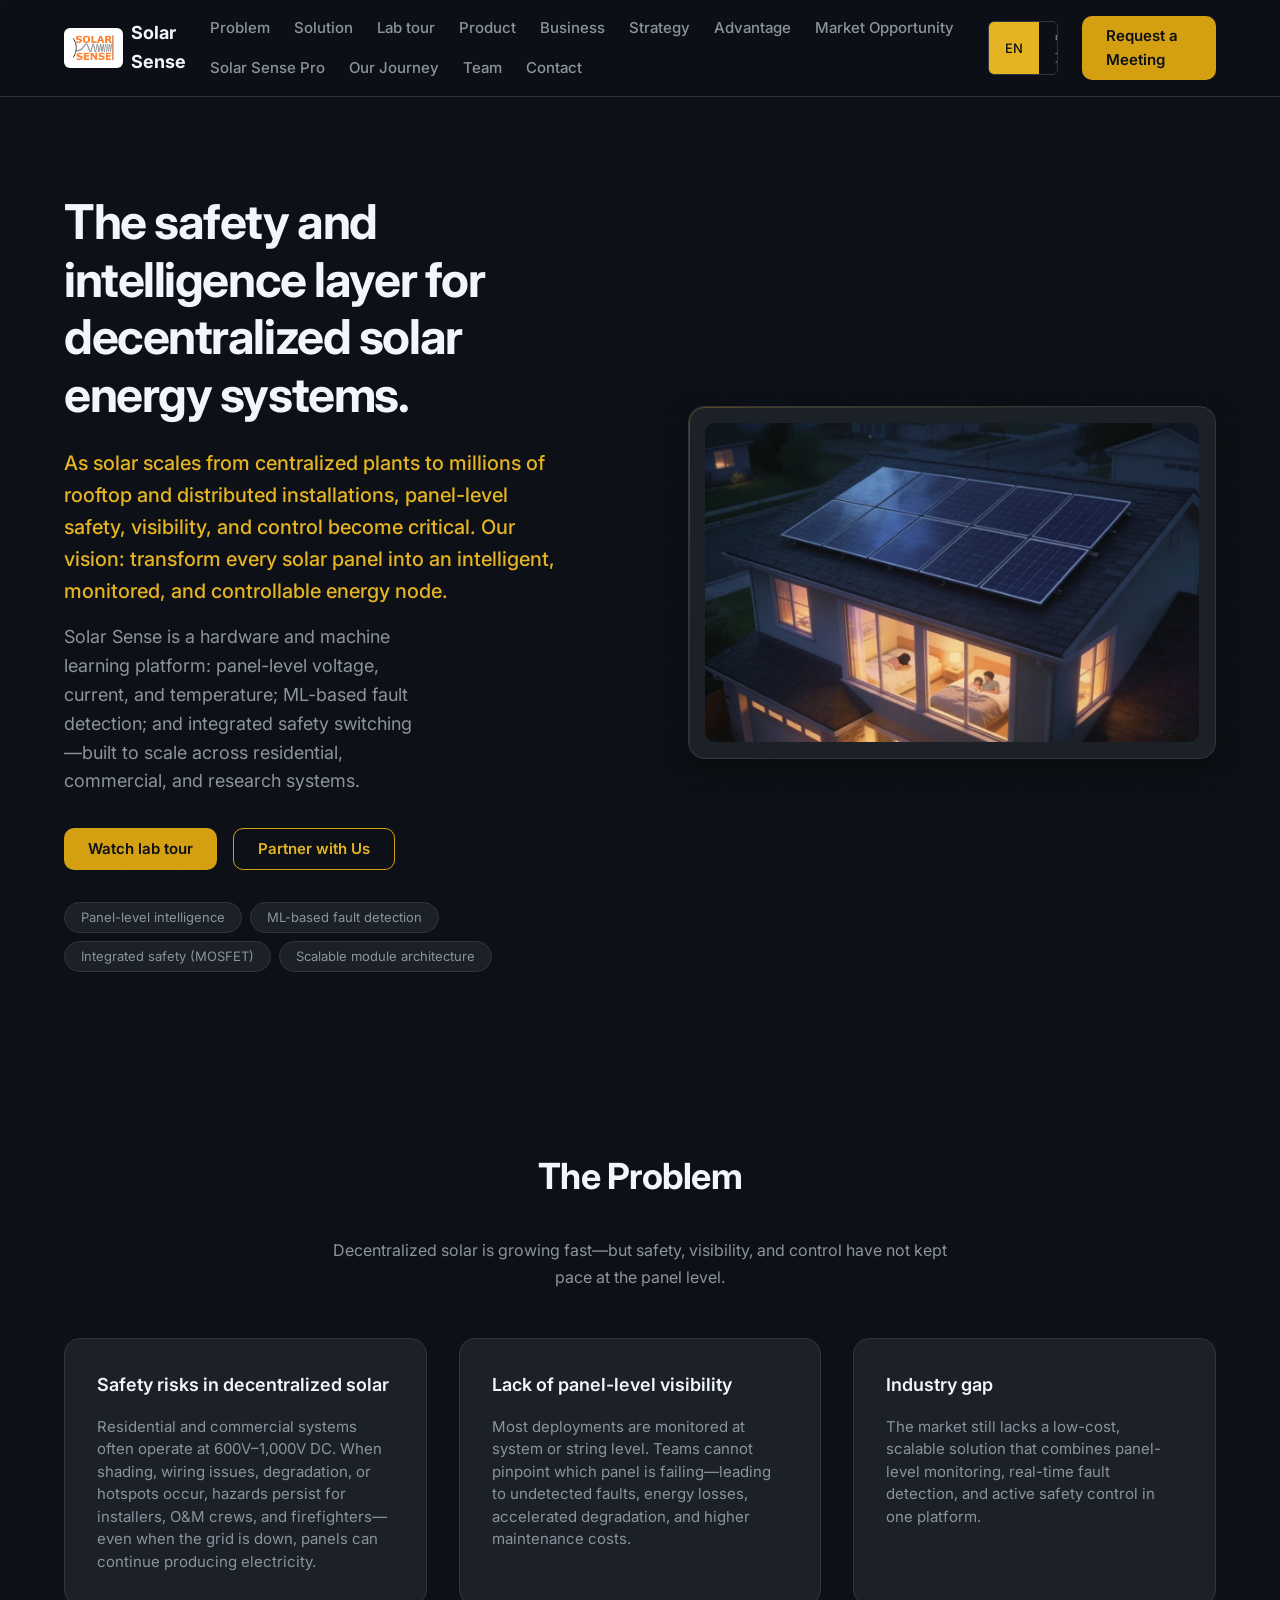
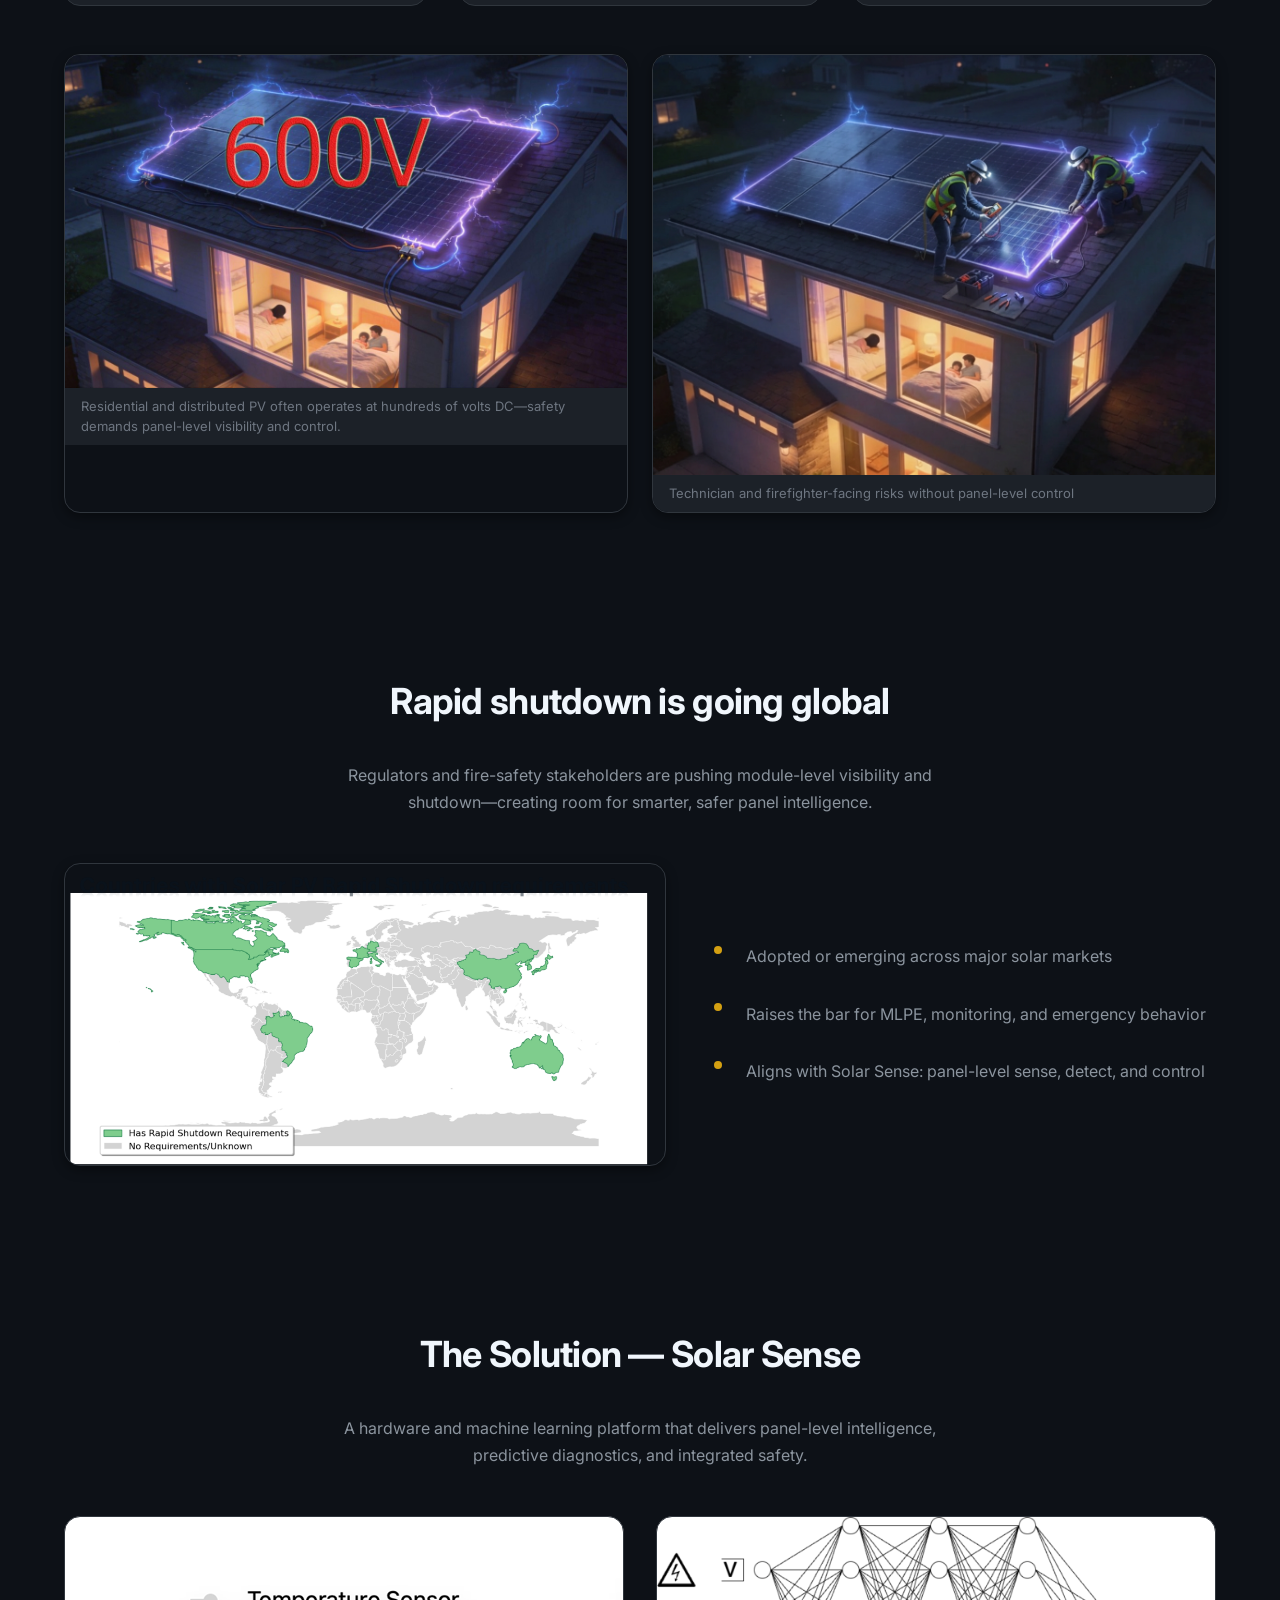
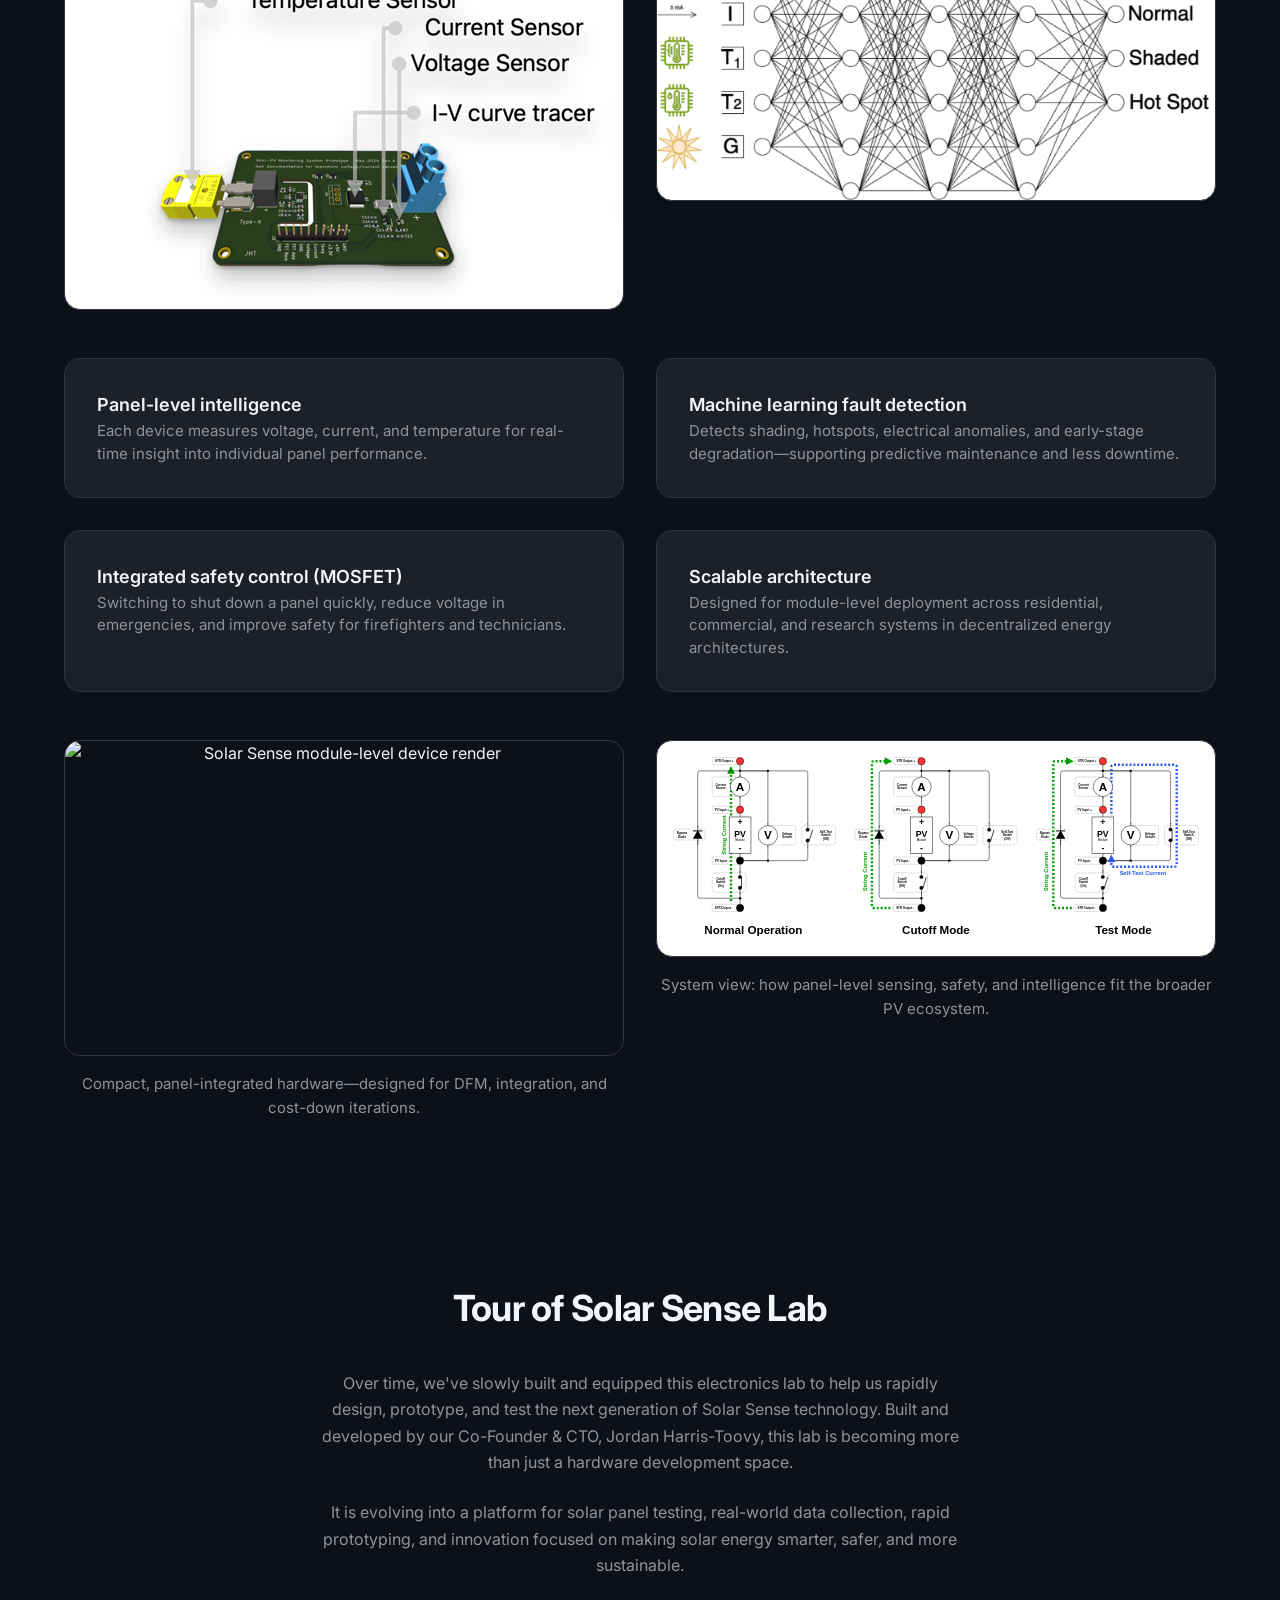
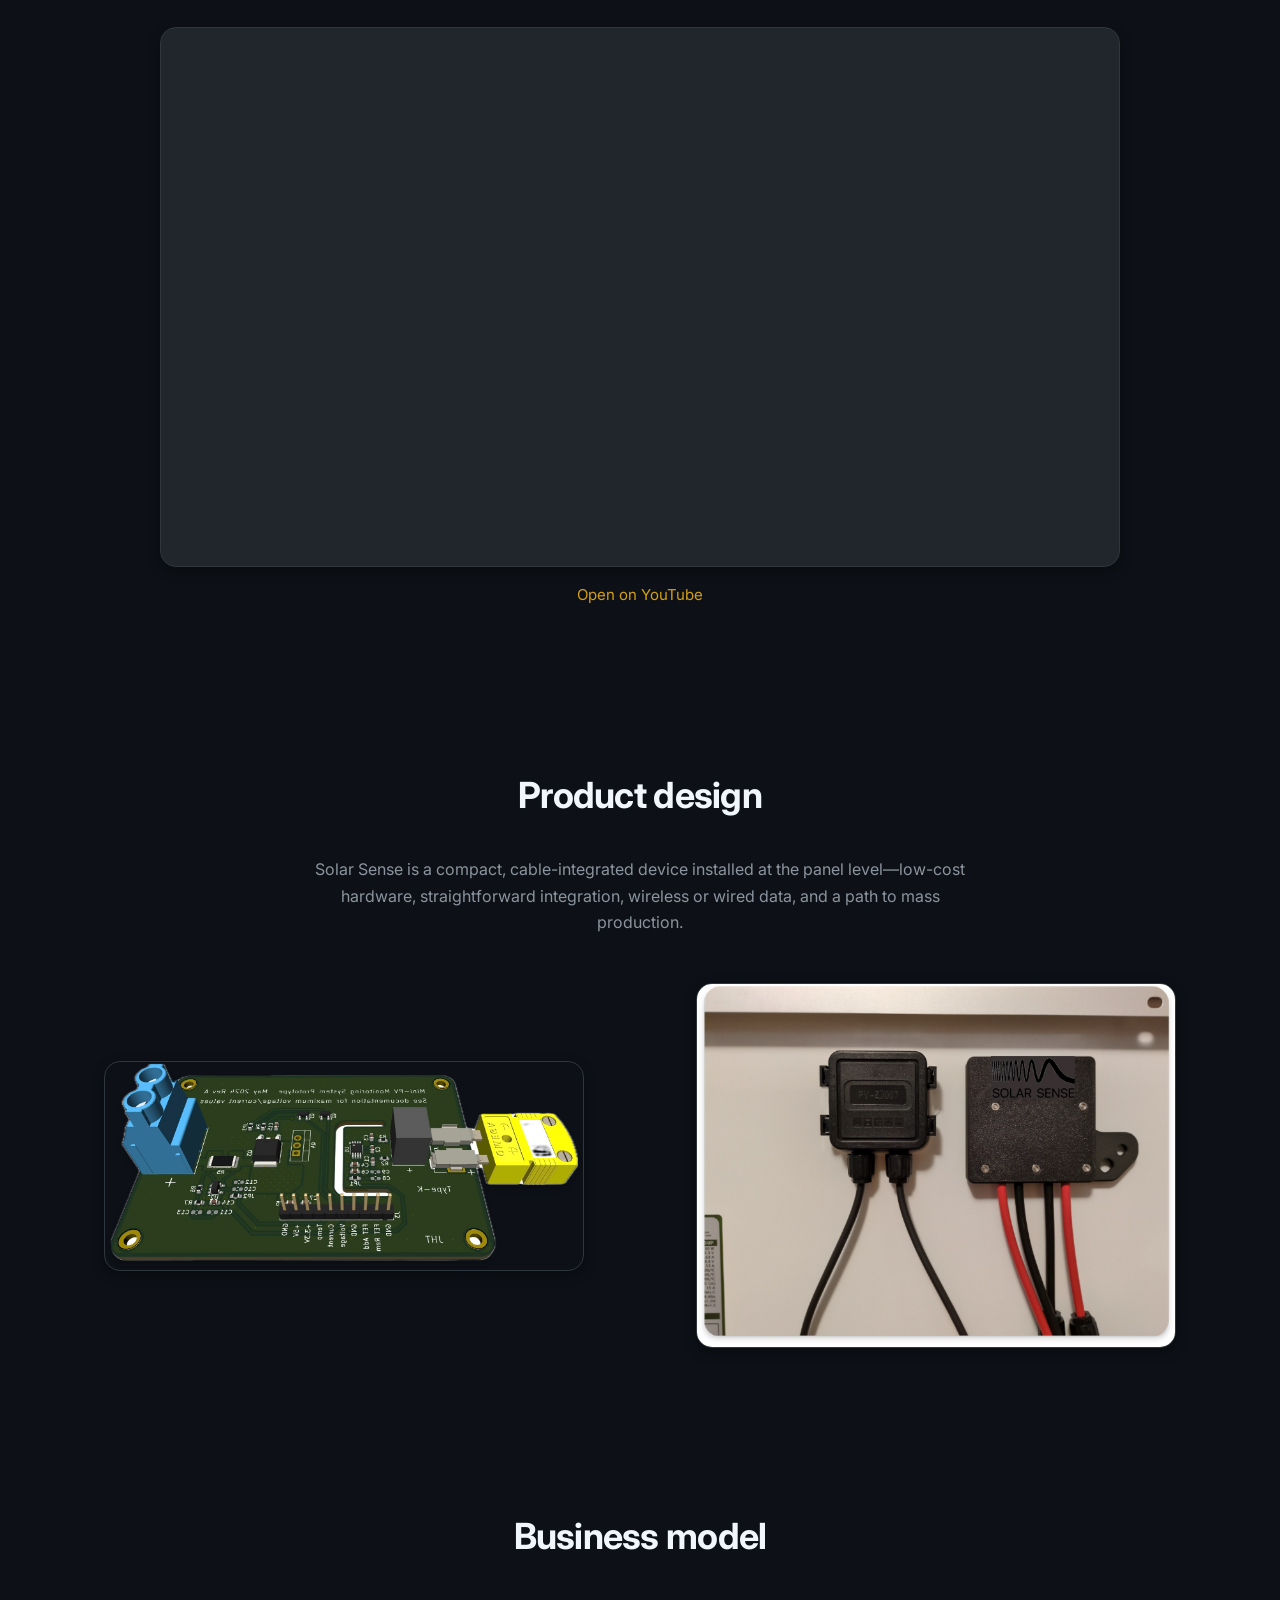
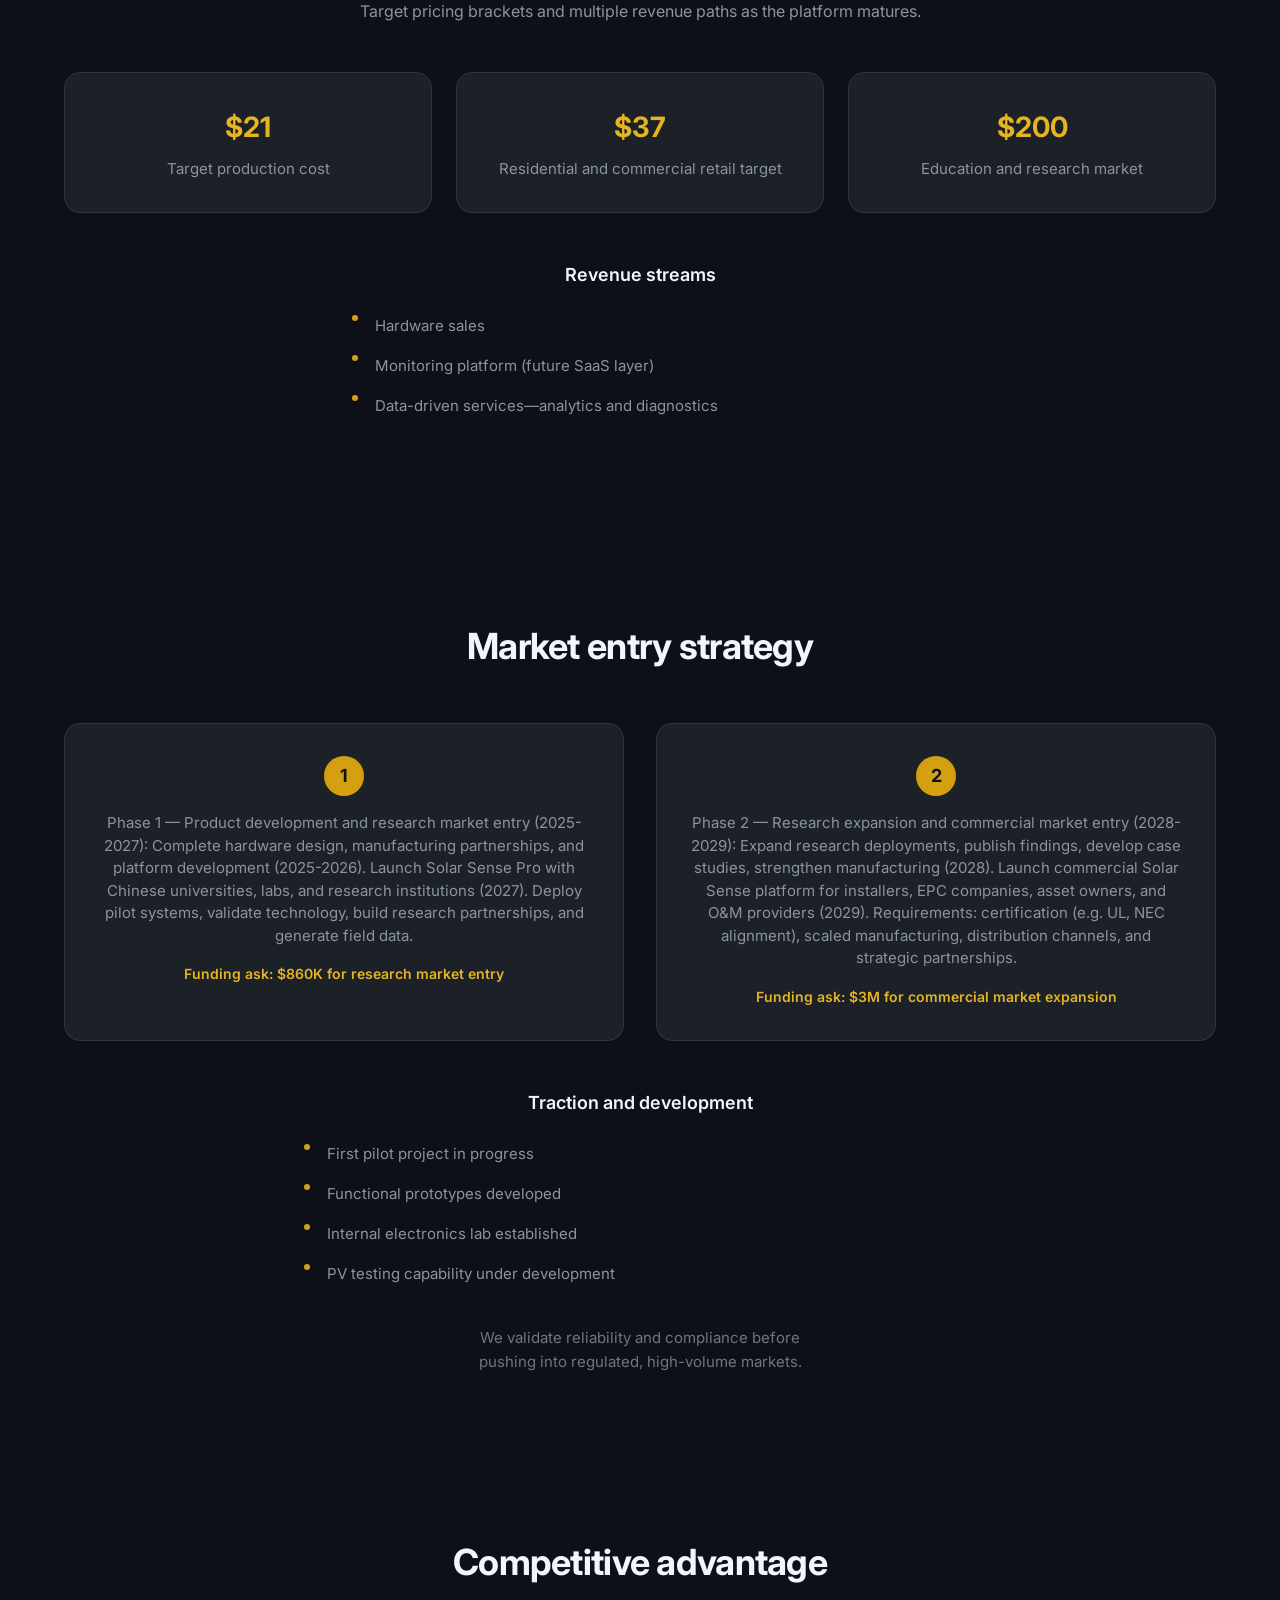
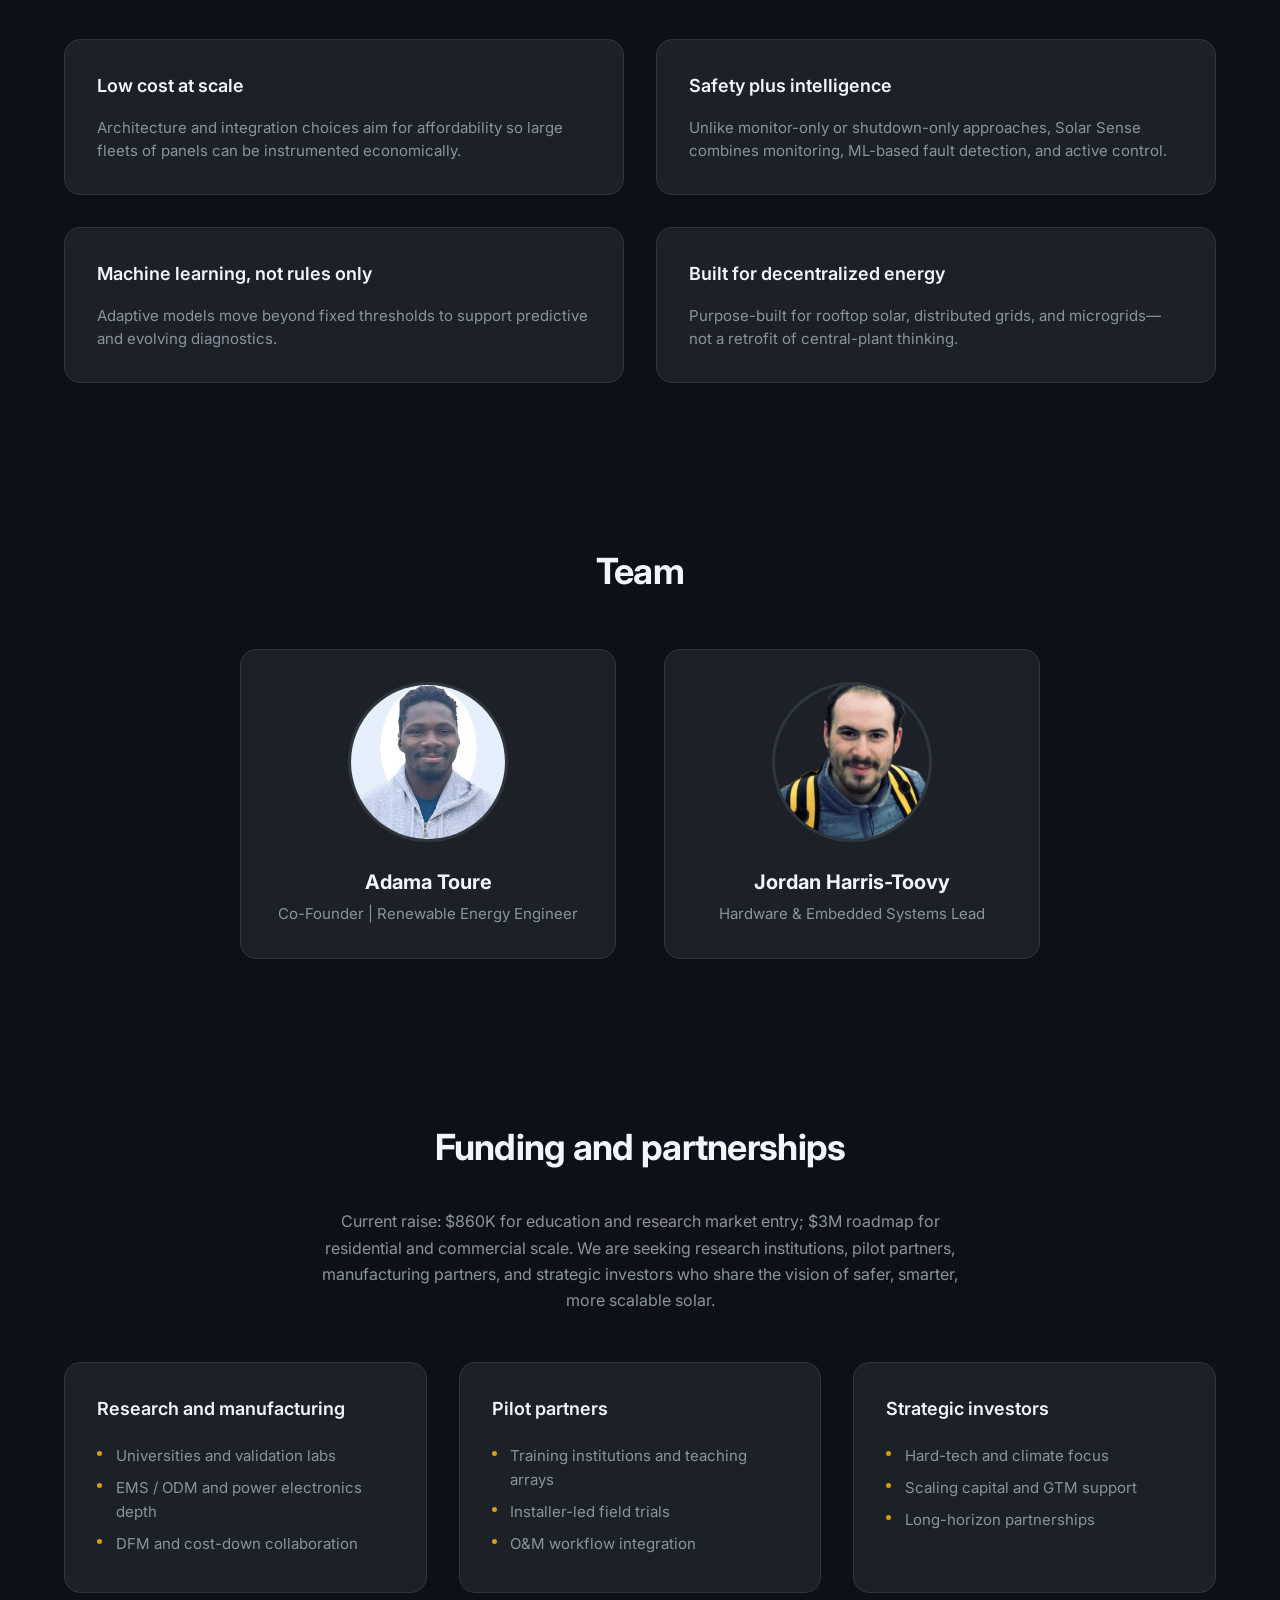
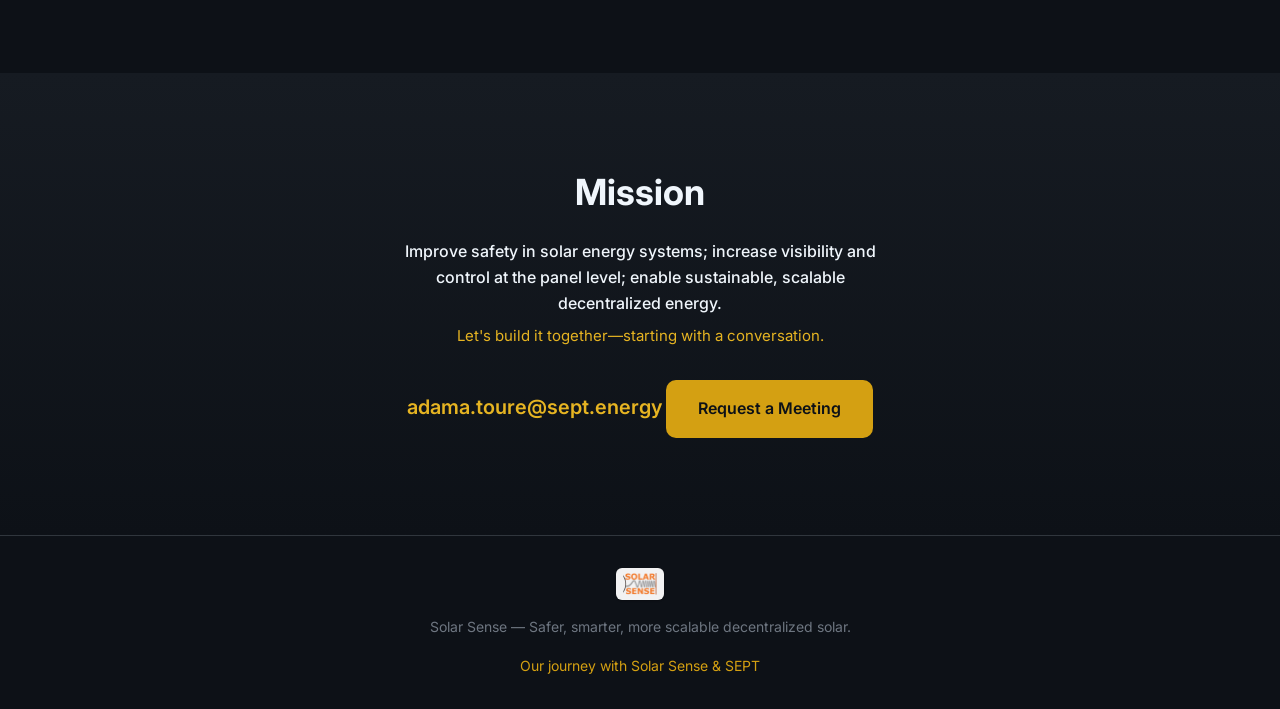
==== commit 8570bb00: "Align roadmap phases and add pricing to Solar Sense Pro Co-authored-by: Cursor <cursoragent@cursor.c" ====
--- a/index.html
+++ b/index.html
@@ -226,13 +226,13 @@
         <div class="timeline timeline--two">
           <div class="timeline-phase">
             <span class="timeline-phase-num" aria-hidden="true">1</span>
-            <p data-en="Phase 1 — Education and research (2027, first 12 months): universities, labs, and training institutions—faster adoption, lower certification barriers, and a strong environment to validate the product. Goals: deploy early units, validate technology, and generate performance data." data-zh="第一阶段 — 教育与研究市场（2027年，约首 12 个月）：高校、实验室与培训机构——采纳更快、认证门槛更低、利于产品验证。目标：部署早期样机、验证技术并积累运行数据。">Phase 1 — Education and research (2027, first 12 months): universities, labs, and training institutions—faster adoption, lower certification barriers, and a strong environment to validate the product. Goals: deploy early units, validate technology, and generate performance data.</p>
-            <span class="phase-funding" data-en="Funding ask: $860K to enter this segment within 12 months" data-zh="融资需求：约 86 万美元，在 12 个月内进入该细分市场">Funding ask: $860K to enter this segment within 12 months</span>
+            <p data-en="Phase 1 — Product development and research market entry (2025-2027): Complete hardware design, manufacturing partnerships, and platform development (2025-2026). Launch Solar Sense Pro with Chinese universities, labs, and research institutions (2027). Deploy pilot systems, validate technology, build research partnerships, and generate field data." data-zh="第一阶段 — 产品开发与研究市场进入（2025-2027年）：完成硬件设计、制造合作伙伴关系与平台开发（2025-2026年）。向中国高校、实验室与研究机构推出 Solar Sense Pro（2027年）。部署试点系统、验证技术、建立研究合作并生成现场数据。">Phase 1 — Product development and research market entry (2025-2027): Complete hardware design, manufacturing partnerships, and platform development (2025-2026). Launch Solar Sense Pro with Chinese universities, labs, and research institutions (2027). Deploy pilot systems, validate technology, build research partnerships, and generate field data.</p>
+            <span class="phase-funding" data-en="Funding ask: $860K for research market entry" data-zh="融资需求：约 86 万美元用于研究市场进入">Funding ask: $860K for research market entry</span>
           </div>
           <div class="timeline-phase">
             <span class="timeline-phase-num" aria-hidden="true">2</span>
-            <p data-en="Phase 2 — Residential and commercial (2028-2029): rooftop and distributed C&amp;I. Requirements: certification (e.g. UL, NEC alignment), scaled manufacturing, and strategic partnerships." data-zh="第二阶段 — 户用与工商业（2028-2029年）：屋顶与分布式中小工商业。要求：认证（如 UL、NEC 衔接）、规模化制造与战略合作。">Phase 2 — Residential and commercial (2028-2029): rooftop and distributed C&amp;I. Requirements: certification (e.g. UL, NEC alignment), scaled manufacturing, and strategic partnerships.</p>
-            <span class="phase-funding" data-en="Funding ask: $3M for expansion into regulated mass markets" data-zh="融资需求：约 300 万美元，拓展至受监管的规模市场">Funding ask: $3M for expansion into regulated mass markets</span>
+            <p data-en="Phase 2 — Research expansion and commercial market entry (2028-2029): Expand research deployments, publish findings, develop case studies, strengthen manufacturing (2028). Launch commercial Solar Sense platform for installers, EPC companies, asset owners, and O&amp;M providers (2029). Requirements: certification (e.g. UL, NEC alignment), scaled manufacturing, distribution channels, and strategic partnerships." data-zh="第二阶段 — 研究扩展与商业市场进入（2028-2029年）：扩大研究部署、发布成果、开发案例研究、强化制造能力（2028年）。向安装商、EPC 公司、资产所有者与运维商推出商用 Solar Sense 平台（2029年）。要求：认证（如 UL、NEC 衔接）、规模化制造、分销渠道与战略合作。">Phase 2 — Research expansion and commercial market entry (2028-2029): Expand research deployments, publish findings, develop case studies, strengthen manufacturing (2028). Launch commercial Solar Sense platform for installers, EPC companies, asset owners, and O&amp;M providers (2029). Requirements: certification (e.g. UL, NEC alignment), scaled manufacturing, distribution channels, and strategic partnerships.</p>
+            <span class="phase-funding" data-en="Funding ask: $3M for commercial market expansion" data-zh="融资需求：约 300 万美元用于商业市场扩张">Funding ask: $3M for commercial market expansion</span>
           </div>
         </div>
         <h3 class="subsection-title" data-en="Traction and development" data-zh="进展与研发">Traction and development</h3>
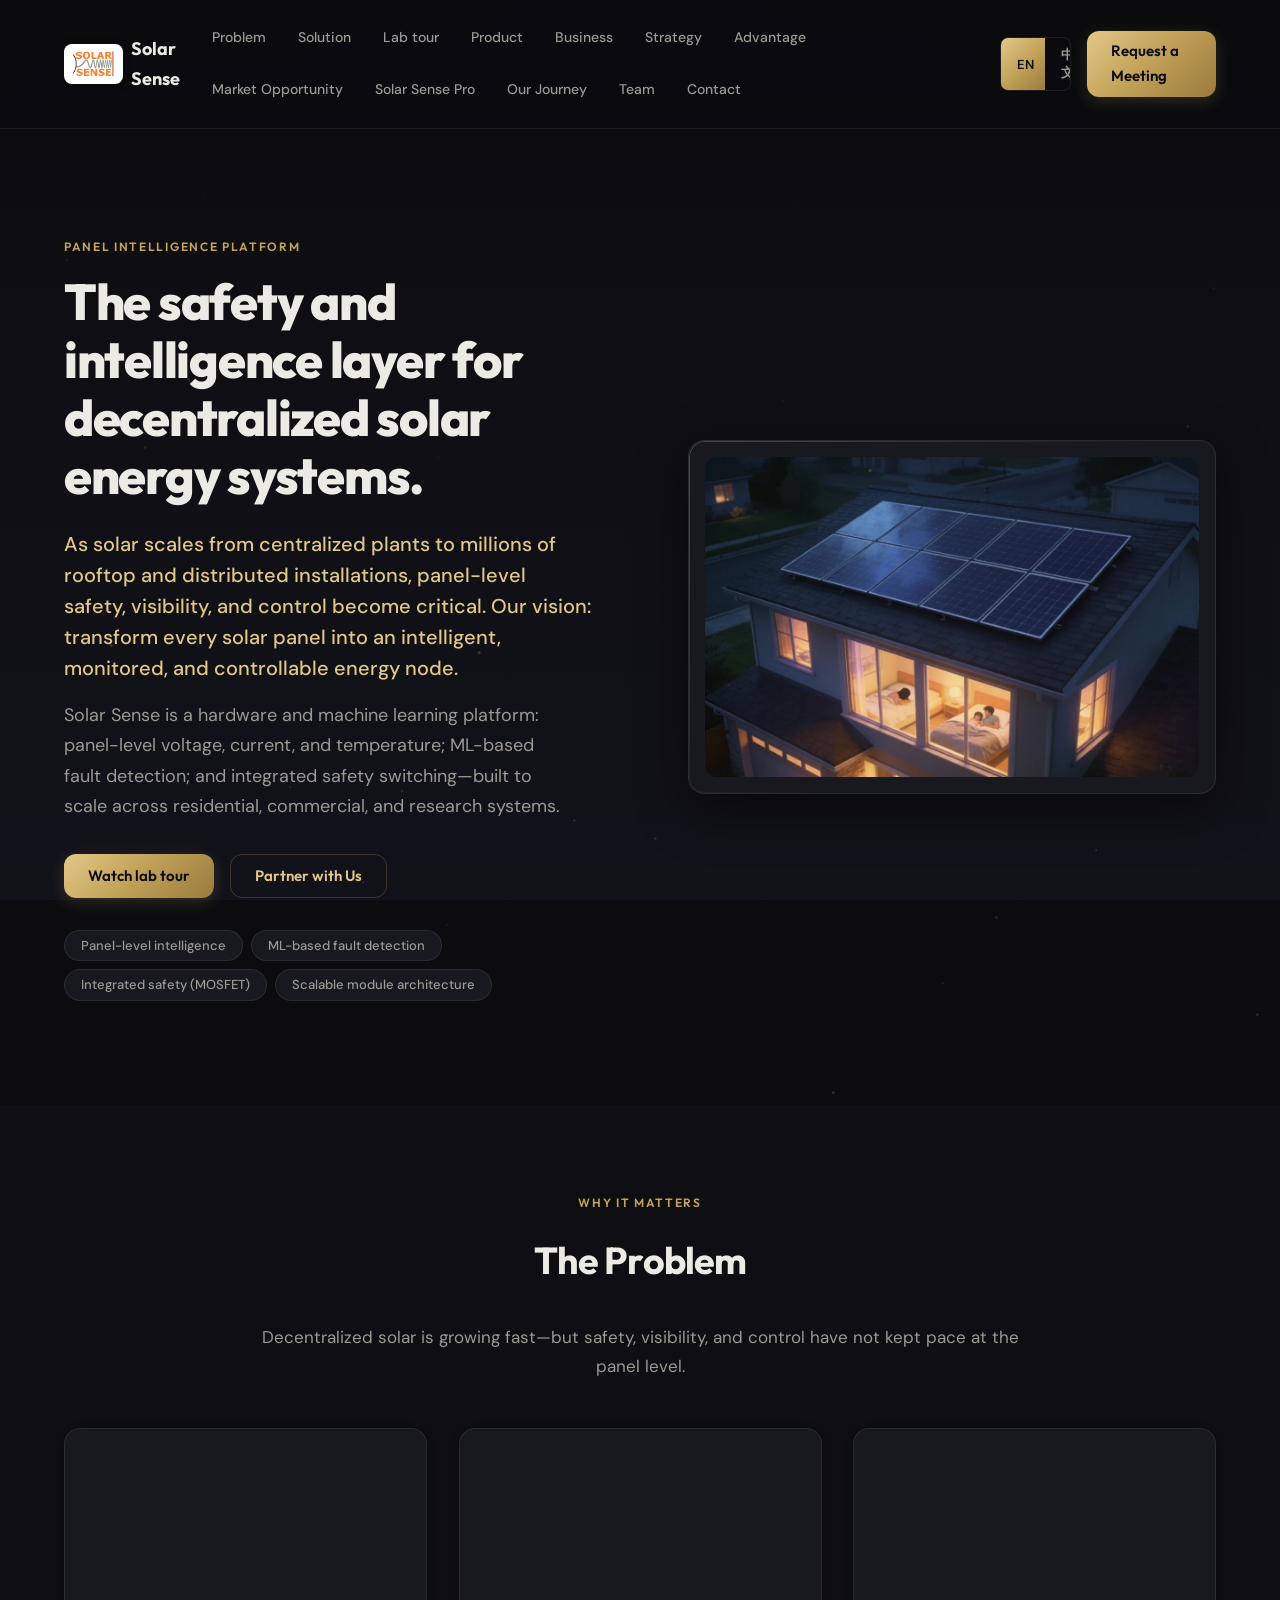
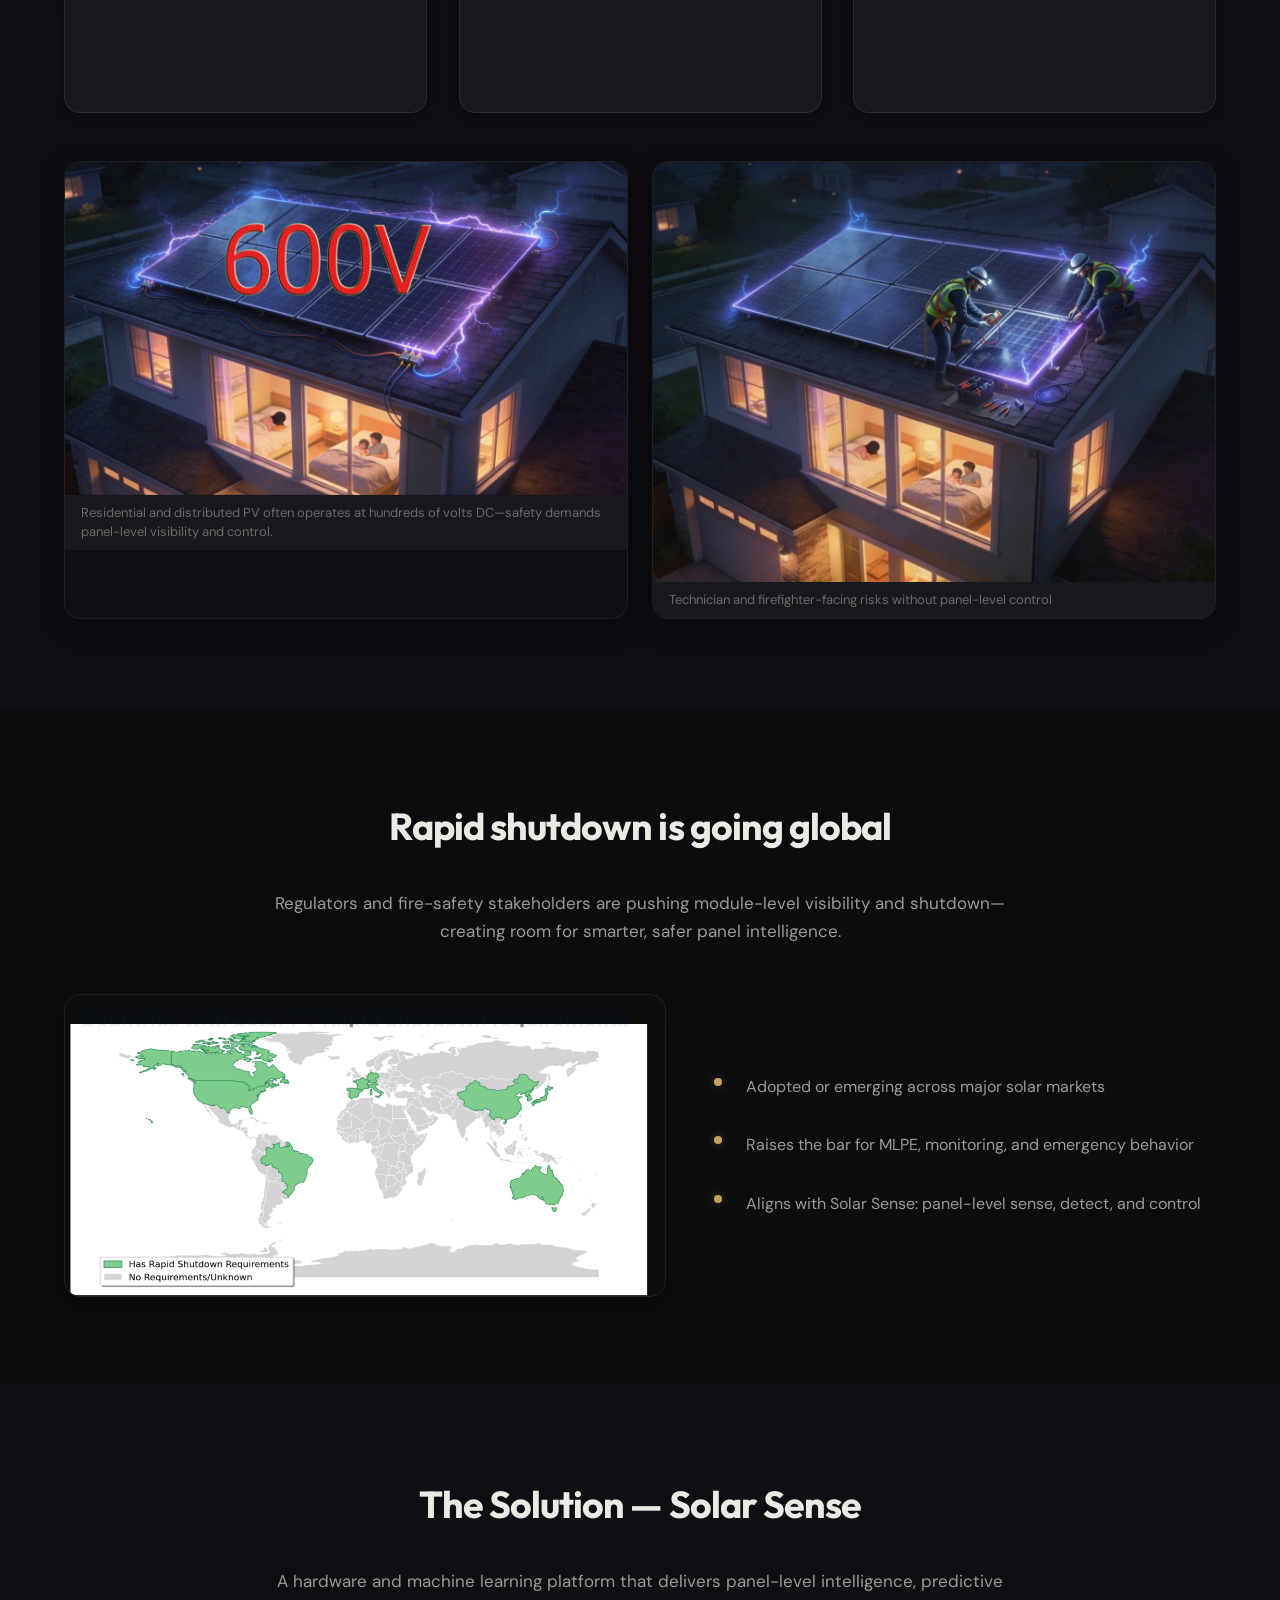
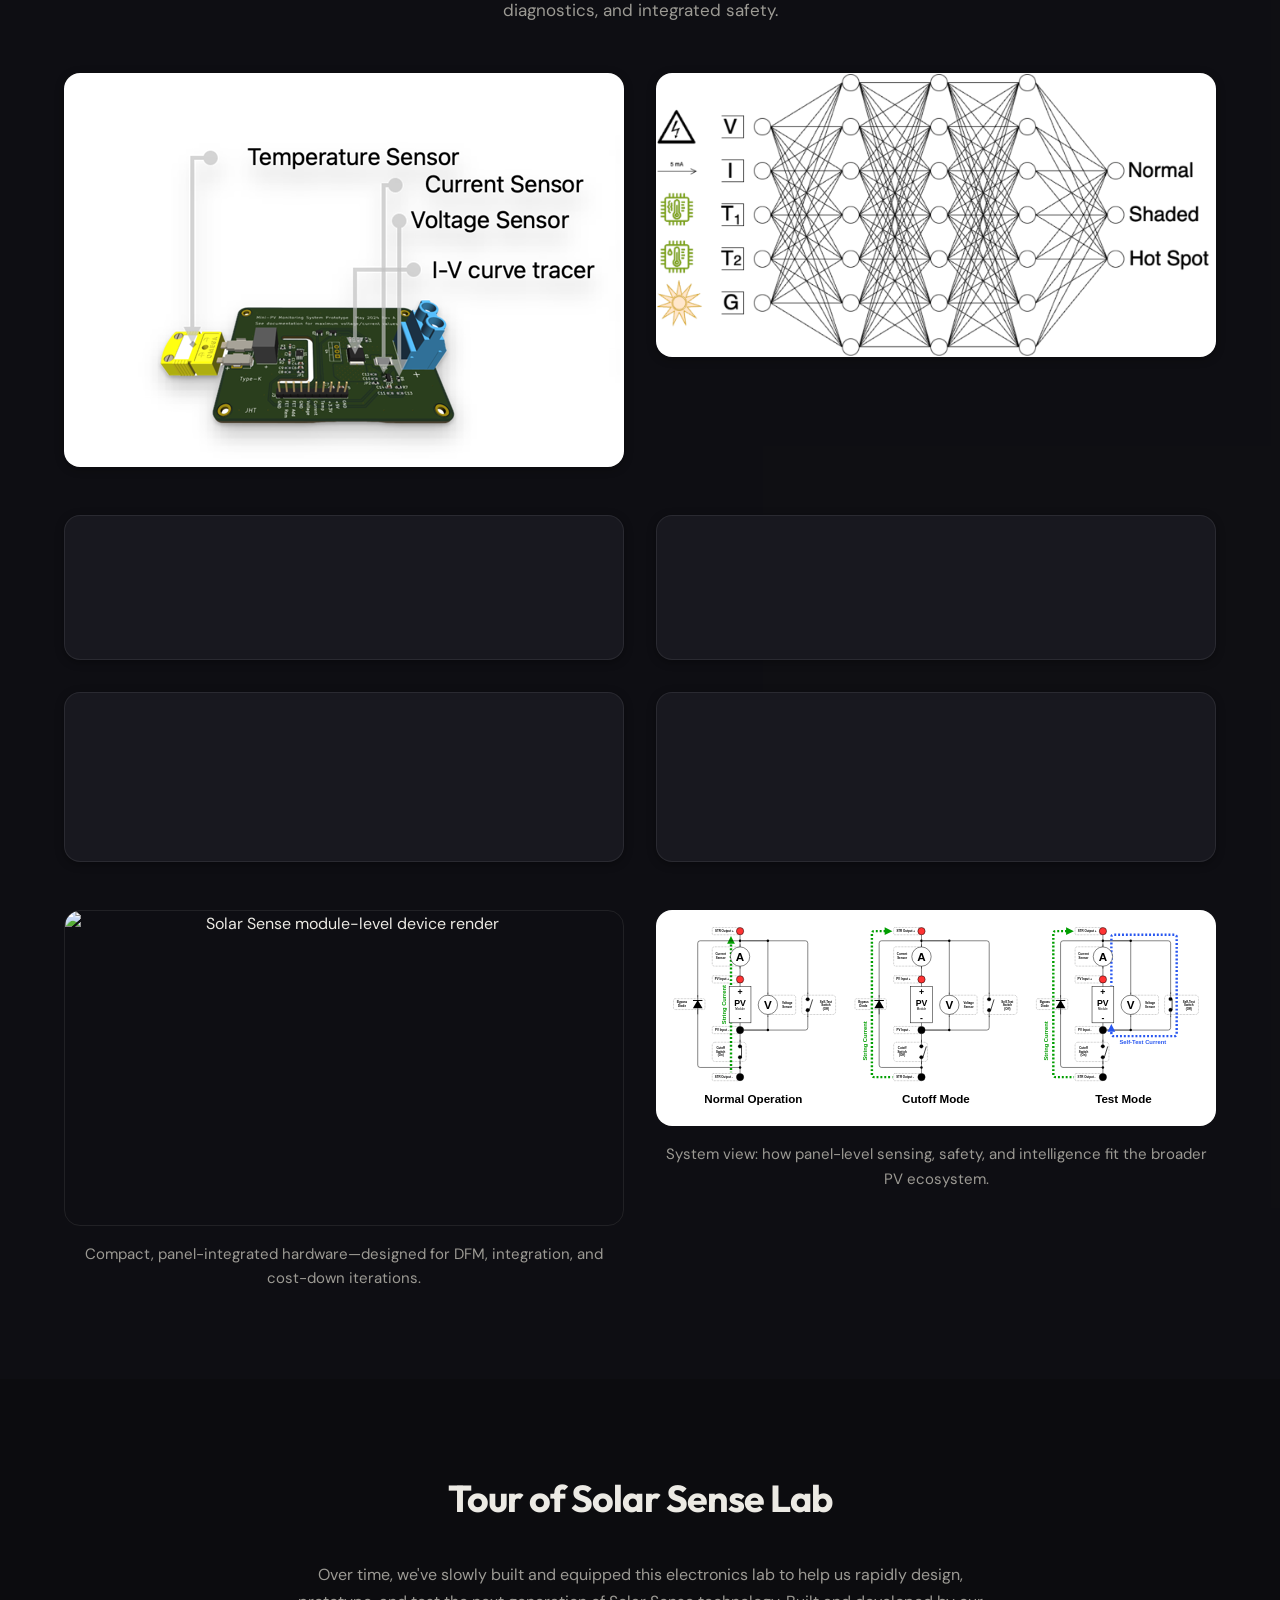
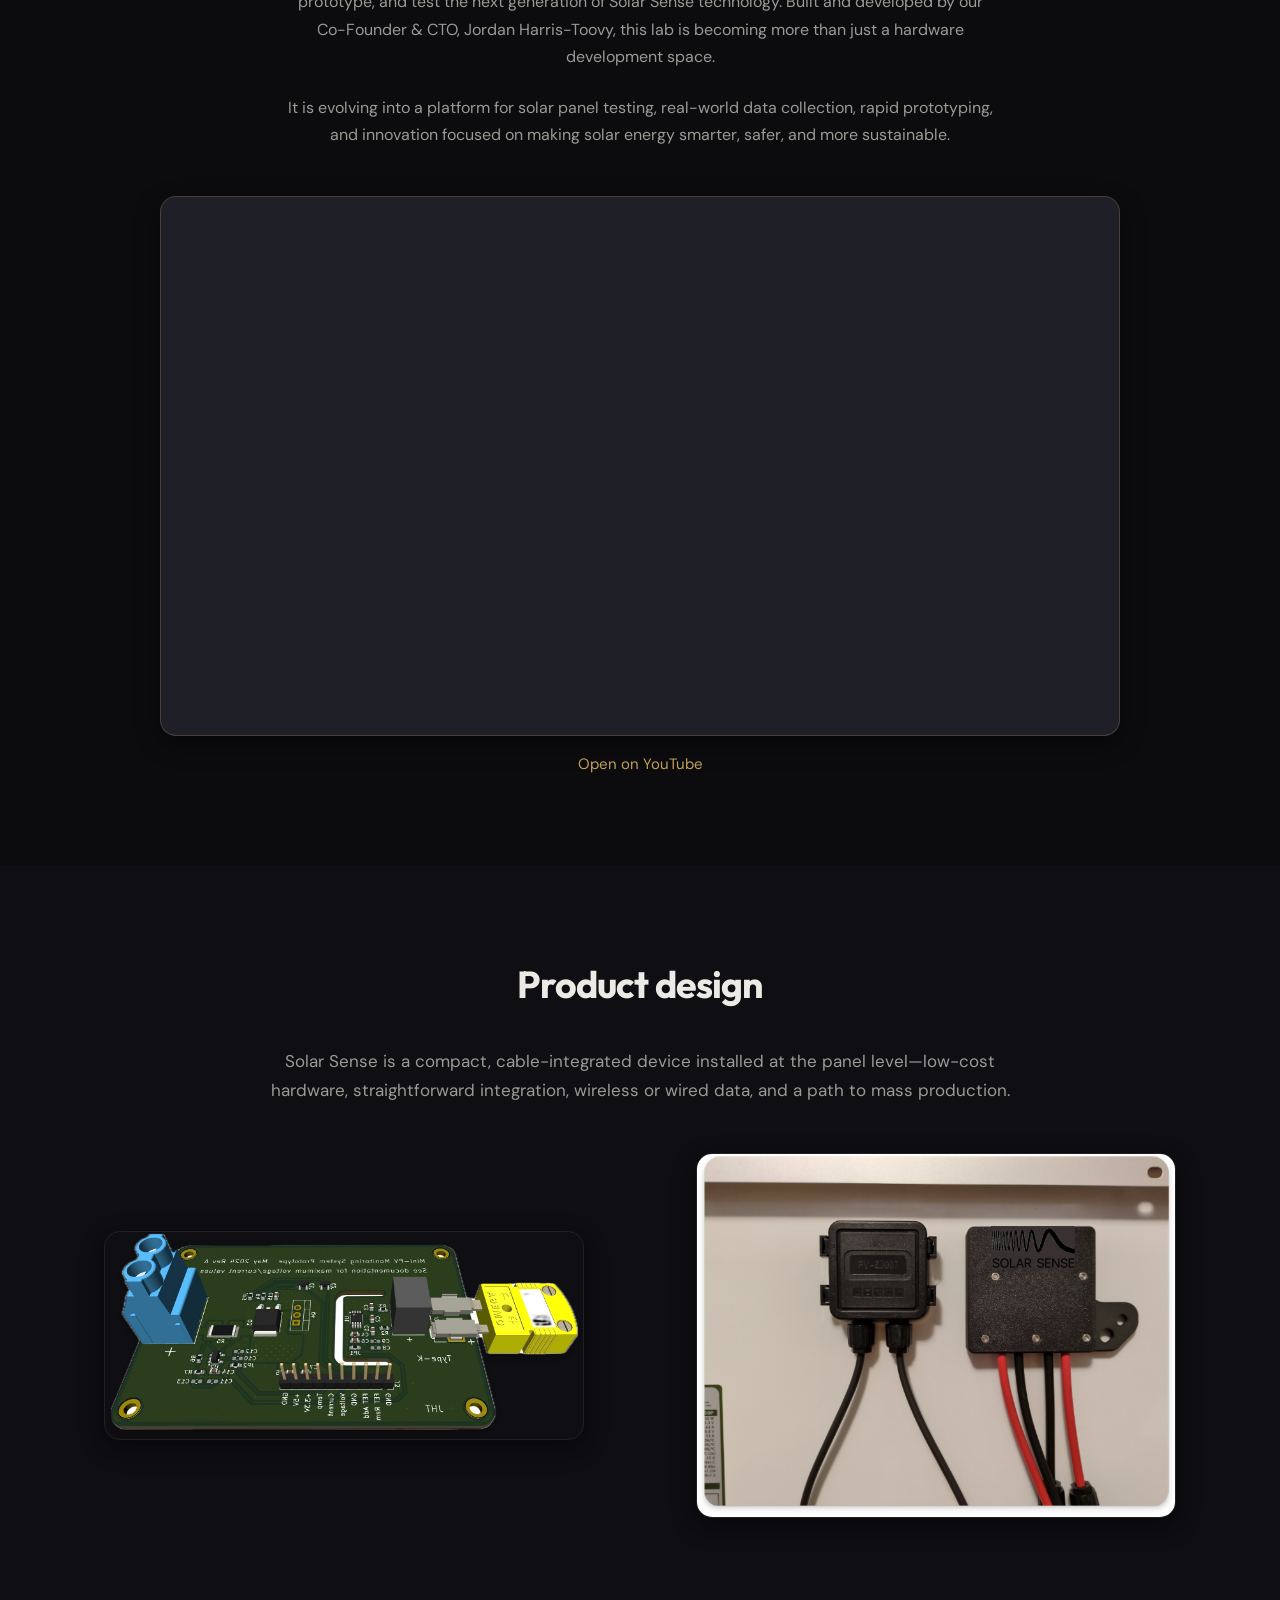
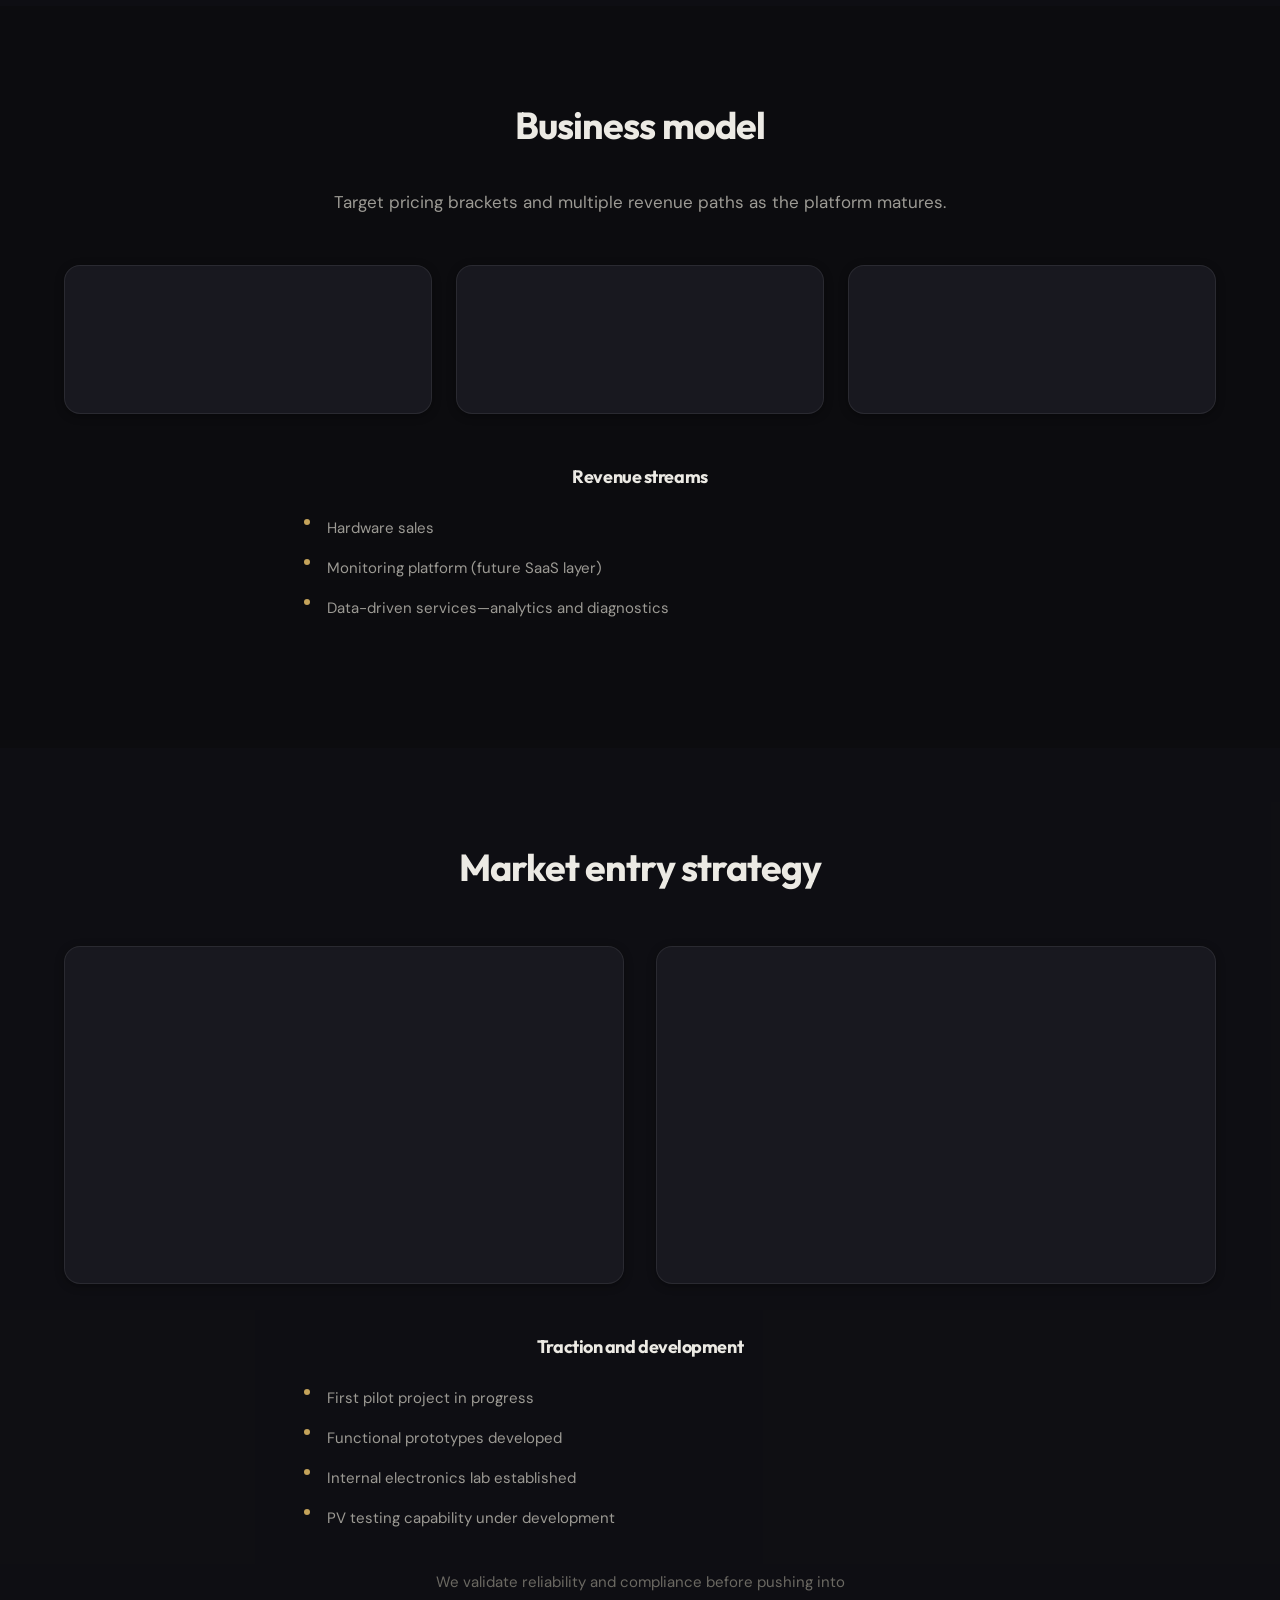
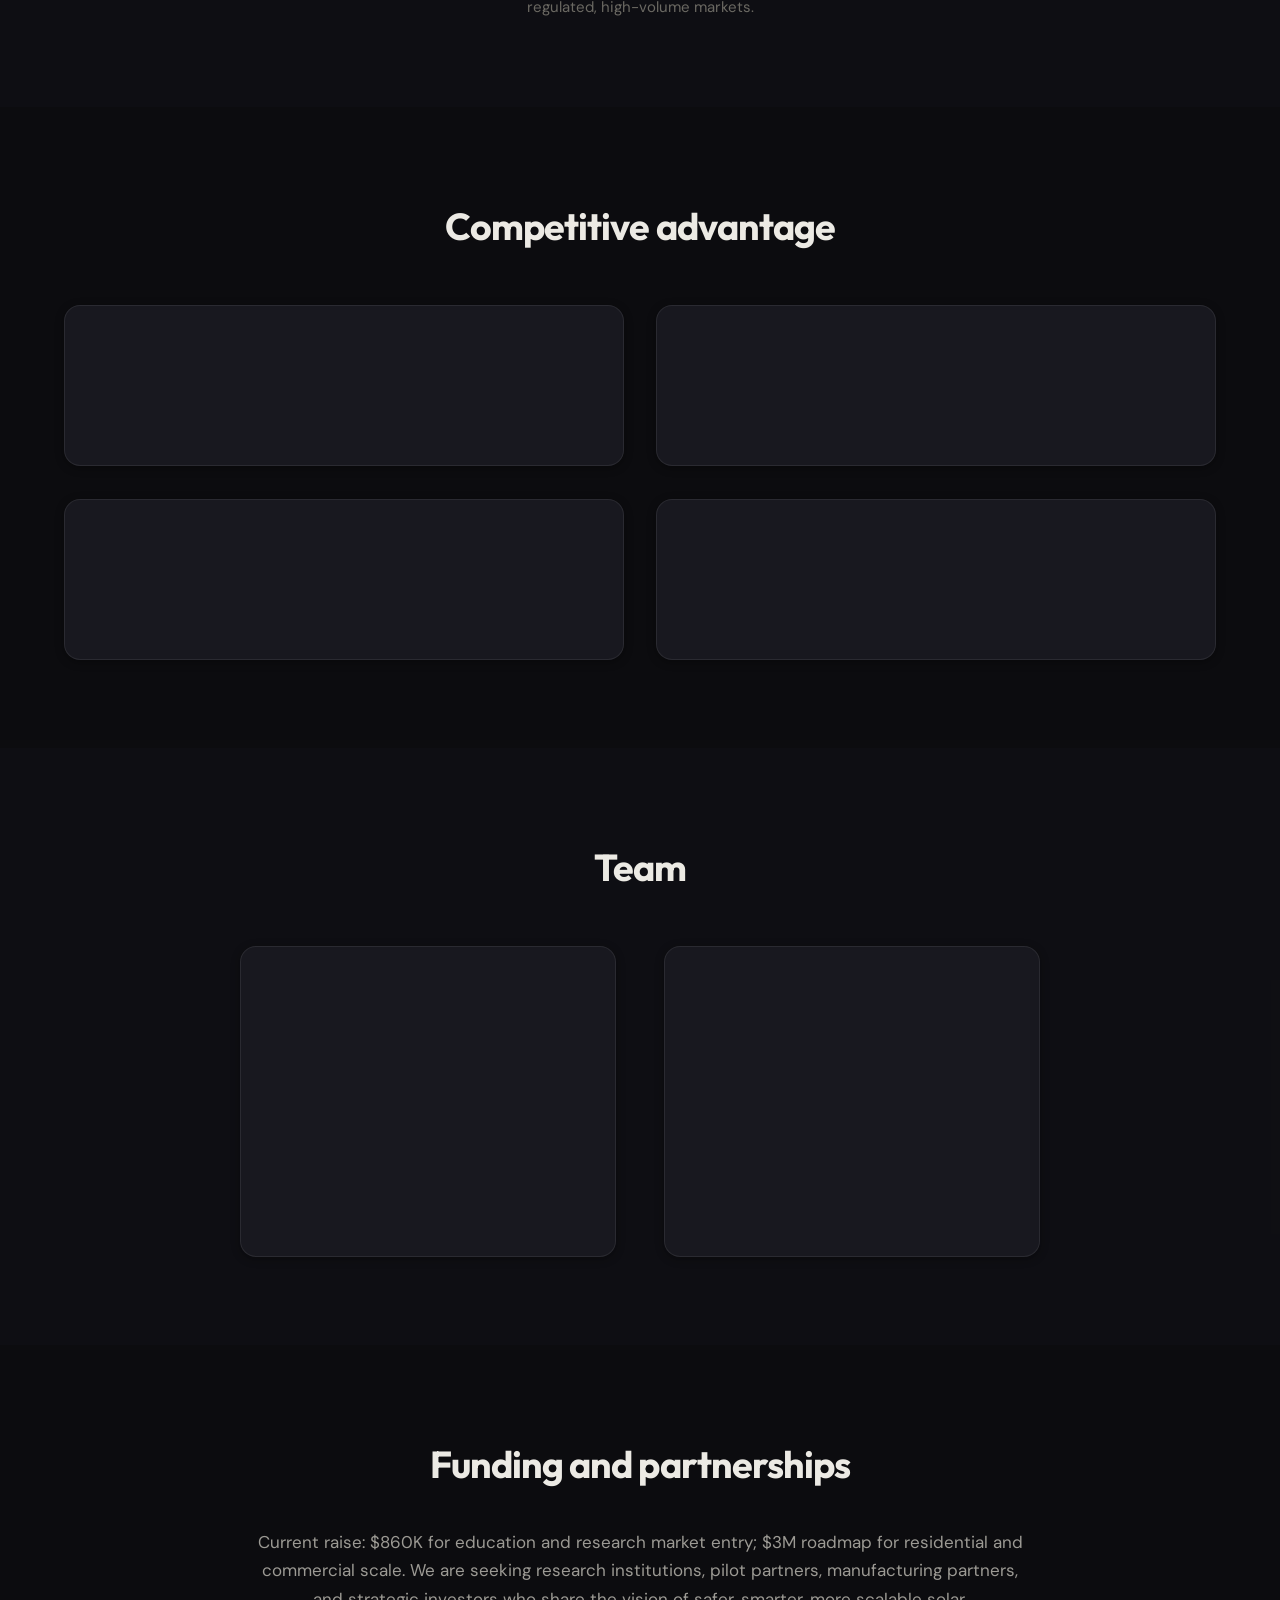
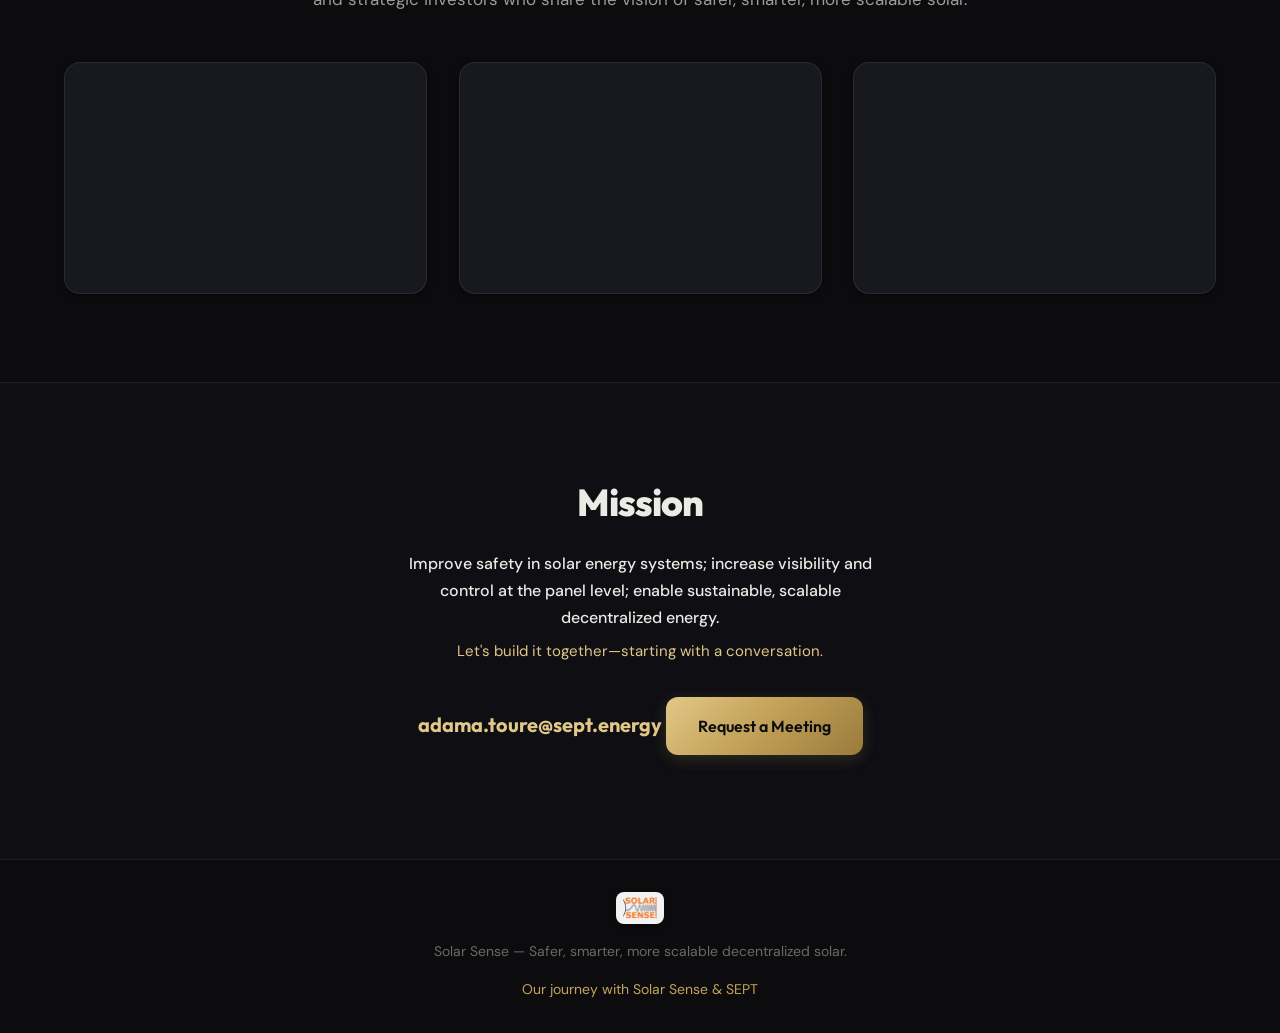
==== commit 48c9d9b8: "Trim repo to site essentials; archive retired files locally" ====
--- a/index.html
+++ b/index.html
@@ -7,7 +7,7 @@
   <title>Solar Sense | Safety and intelligence for decentralized solar energy systems</title>
   <link rel="preconnect" href="https://fonts.googleapis.com">
   <link rel="preconnect" href="https://fonts.gstatic.com" crossorigin>
-  <link href="https://fonts.googleapis.com/css2?family=Inter:wght@400;500;600;700&display=swap" rel="stylesheet">
+  <link href="https://fonts.googleapis.com/css2?family=DM+Sans:ital,opsz,wght@0,9..40,400;0,9..40,500;0,9..40,600;0,9..40,700;1,9..40,400&family=Outfit:wght@500;600;700;800&display=swap" rel="stylesheet">
   <link rel="stylesheet" href="styles.css">
   <link rel="icon" href="assets/SolarSensLogo20260315v1.png" type="image/png">
 </head>
@@ -44,8 +44,13 @@
 
   <main>
     <section id="hero" class="section hero">
+      <div class="hero-fx" aria-hidden="true">
+        <div class="hero-spotlight"></div>
+        <canvas class="hero-particles"></canvas>
+      </div>
       <div class="container hero-inner">
         <div class="hero-text">
+          <p class="eyebrow hero-eyebrow" data-en="Panel intelligence platform" data-zh="组件级智能平台">Panel intelligence platform</p>
           <h1 class="hero-title" data-en="The safety and intelligence layer for decentralized solar energy systems." data-zh="面向分布式太阳能系统的安全与智能层。">The safety and intelligence layer for decentralized solar energy systems.</h1>
           <p class="hero-mission" data-en="As solar scales from centralized plants to millions of rooftop and distributed installations, panel-level safety, visibility, and control become critical. Our vision: transform every solar panel into an intelligent, monitored, and controllable energy node." data-zh="随着太阳能从集中式电站走向数百万户用与分布式装机，组件级的安全、可见与可控至关重要。我们的愿景：让每一块光伏组件成为可感知、可监控、可协同的能源节点。">As solar scales from centralized plants to millions of rooftop and distributed installations, panel-level safety, visibility, and control become critical. Our vision: transform every solar panel into an intelligent, monitored, and controllable energy node.</p>
           <p class="hero-sub" data-en="Solar Sense is a hardware and machine learning platform: panel-level voltage, current, and temperature; ML-based fault detection; and integrated safety switching—built to scale across residential, commercial, and research systems." data-zh="Solar Sense 是硬件与机器学习平台：组件级电压、电流与温度；基于机器学习的故障检测；以及集成安全开关——面向户用、工商业与科研场景规模化部署。">Solar Sense is a hardware and machine learning platform: panel-level voltage, current, and temperature; ML-based fault detection; and integrated safety switching—built to scale across residential, commercial, and research systems.</p>
@@ -68,20 +73,21 @@
       </div>
     </section>
 
-    <section id="problem" class="section problem">
-      <div class="container">
+    <section id="problem" class="section problem reveal">
+      <div class="container">
+        <p class="eyebrow eyebrow--center" data-en="Why it matters" data-zh="为何重要">Why it matters</p>
         <h2 class="section-title" data-en="The Problem" data-zh="核心问题">The Problem</h2>
         <p class="section-lead" data-en="Decentralized solar is growing fast—but safety, visibility, and control have not kept pace at the panel level." data-zh="分布式光伏快速增长，但组件级的安全、可见性与控制能力仍显不足。">Decentralized solar is growing fast—but safety, visibility, and control have not kept pace at the panel level.</p>
-        <div class="cards three-cols">
-          <article class="card">
+        <div class="cards three-cols reveal-stagger">
+          <article class="card reveal-item">
             <h3 class="card-title" data-en="Safety risks in decentralized solar" data-zh="分布式场景下的安全风险">Safety risks in decentralized solar</h3>
             <p class="card-desc" data-en="Residential and commercial systems often operate at 600V–1,000V DC. When shading, wiring issues, degradation, or hotspots occur, hazards persist for installers, O&M crews, and firefighters—even when the grid is down, panels can continue producing electricity." data-zh="户用与工商业系统常在 600V–1000V 直流下运行。出现遮挡、接线问题、老化或热斑时，安装商、运维与消防员仍面临风险——即使电网断电，组件仍可能持续发电。">Residential and commercial systems often operate at 600V–1,000V DC. When shading, wiring issues, degradation, or hotspots occur, hazards persist for installers, O&M crews, and firefighters—even when the grid is down, panels can continue producing electricity.</p>
           </article>
-          <article class="card">
+          <article class="card reveal-item">
             <h3 class="card-title" data-en="Lack of panel-level visibility" data-zh="缺乏组件级可见性">Lack of panel-level visibility</h3>
             <p class="card-desc" data-en="Most deployments are monitored at system or string level. Teams cannot pinpoint which panel is failing—leading to undetected faults, energy losses, accelerated degradation, and higher maintenance costs." data-zh="多数系统仅在电站或组串层面监控，难以定位故障组件——导致隐性故障、发电损失、加速老化与更高的运维成本。">Most deployments are monitored at system or string level. Teams cannot pinpoint which panel is failing—leading to undetected faults, energy losses, accelerated degradation, and higher maintenance costs.</p>
           </article>
-          <article class="card">
+          <article class="card reveal-item">
             <h3 class="card-title" data-en="Industry gap" data-zh="行业空白">Industry gap</h3>
             <p class="card-desc" data-en="The market still lacks a low-cost, scalable solution that combines panel-level monitoring, real-time fault detection, and active safety control in one platform." data-zh="市场仍缺乏低成本、可规模化、同时具备组件级监控、实时故障检测与主动安全控制的方案。">The market still lacks a low-cost, scalable solution that combines panel-level monitoring, real-time fault detection, and active safety control in one platform.</p>
           </article>
@@ -99,7 +105,7 @@
       </div>
     </section>
 
-    <section id="compliance" class="section compliance">
+    <section id="compliance" class="section compliance reveal">
       <div class="container">
         <h2 class="section-title" data-en="Rapid shutdown is going global" data-zh="快速关断正在走向全球">Rapid shutdown is going global</h2>
         <p class="section-lead" data-en="Regulators and fire-safety stakeholders are pushing module-level visibility and shutdown—creating room for smarter, safer panel intelligence." data-zh="监管机构与消防相关方正推动组件级可见性与关断——为更智能、更安全的组件级方案创造空间。">Regulators and fire-safety stakeholders are pushing module-level visibility and shutdown—creating room for smarter, safer panel intelligence.</p>
@@ -116,7 +122,7 @@
       </div>
     </section>
 
-    <section id="technology" class="section technology">
+    <section id="technology" class="section technology reveal">
       <div class="container">
         <h2 class="section-title" data-en="The Solution — Solar Sense" data-zh="方案 — Solar Sense">The Solution — Solar Sense</h2>
         <p class="section-lead" data-en="A hardware and machine learning platform that delivers panel-level intelligence, predictive diagnostics, and integrated safety." data-zh="硬件与机器学习平台，实现组件级智能、预测性诊断与集成安全。">A hardware and machine learning platform that delivers panel-level intelligence, predictive diagnostics, and integrated safety.</p>
@@ -128,20 +134,20 @@
             <img src="assets/pv-neural-net.png" alt="Neural network approach to PV fault detection" width="600" height="400" loading="lazy">
           </div>
         </div>
-        <div class="cards four-cols capability-cards">
-          <article class="card">
+        <div class="cards four-cols capability-cards reveal-stagger">
+          <article class="card reveal-item">
             <h3 class="card-title" data-en="Panel-level intelligence" data-zh="组件级智能">Panel-level intelligence</h3>
             <p class="card-desc" data-en="Each device measures voltage, current, and temperature for real-time insight into individual panel performance." data-zh="单台设备测量电压、电流与温度，实时掌握每一块组件的表现。">Each device measures voltage, current, and temperature for real-time insight into individual panel performance.</p>
           </article>
-          <article class="card">
+          <article class="card reveal-item">
             <h3 class="card-title" data-en="Machine learning fault detection" data-zh="机器学习故障检测">Machine learning fault detection</h3>
             <p class="card-desc" data-en="Detects shading, hotspots, electrical anomalies, and early-stage degradation—supporting predictive maintenance and less downtime." data-zh="识别遮挡、热斑、电气异常与早期退化，支持预测性维护并减少停机。">Detects shading, hotspots, electrical anomalies, and early-stage degradation—supporting predictive maintenance and less downtime.</p>
           </article>
-          <article class="card">
+          <article class="card reveal-item">
             <h3 class="card-title" data-en="Integrated safety control (MOSFET)" data-zh="集成安全控制（MOSFET）">Integrated safety control (MOSFET)</h3>
             <p class="card-desc" data-en="Switching to shut down a panel quickly, reduce voltage in emergencies, and improve safety for firefighters and technicians." data-zh="通过开关实现快速组件关断、紧急降压，提升消防员与技术员安全。">Switching to shut down a panel quickly, reduce voltage in emergencies, and improve safety for firefighters and technicians.</p>
           </article>
-          <article class="card">
+          <article class="card reveal-item">
             <h3 class="card-title" data-en="Scalable architecture" data-zh="可扩展架构">Scalable architecture</h3>
             <p class="card-desc" data-en="Designed for module-level deployment across residential, commercial, and research systems in decentralized energy architectures." data-zh="面向组件级部署，适配户用、工商业与科研等分布式能源架构。">Designed for module-level deployment across residential, commercial, and research systems in decentralized energy architectures.</p>
           </article>
@@ -159,7 +165,7 @@
       </div>
     </section>
 
-    <section id="demo" class="section demo">
+    <section id="demo" class="section demo reveal">
       <div class="container">
         <h2 class="section-title" data-en="Tour of Solar Sense Lab" data-zh="Solar Sense 实验室参观">Tour of Solar Sense Lab</h2>
         <div class="demo-intro">
@@ -182,7 +188,7 @@
       </div>
     </section>
 
-    <section id="evolution" class="section evolution">
+    <section id="evolution" class="section evolution reveal">
       <div class="container">
         <h2 class="section-title" data-en="Product design" data-zh="产品设计">Product design</h2>
         <p class="section-lead" data-en="Solar Sense is a compact, cable-integrated device installed at the panel level—low-cost hardware, straightforward integration, wireless or wired data, and a path to mass production." data-zh="Solar Sense 为安装在组件侧的紧凑、线缆集成设备——低成本硬件、易集成、无线或有线数据，并具备量产路径。">Solar Sense is a compact, cable-integrated device installed at the panel level—low-cost hardware, straightforward integration, wireless or wired data, and a path to mass production.</p>
@@ -193,7 +199,7 @@
       </div>
     </section>
 
-    <section id="business" class="section business">
+    <section id="business" class="section business reveal">
       <div class="container">
         <h2 class="section-title" data-en="Business model" data-zh="商业模式">Business model</h2>
         <p class="section-lead" data-en="Target pricing brackets and multiple revenue paths as the platform matures." data-zh="目标价位区间与随平台成熟的多条收入路径。">Target pricing brackets and multiple revenue paths as the platform matures.</p>
@@ -220,7 +226,7 @@
       </div>
     </section>
 
-    <section id="roadmap" class="section roadmap">
+    <section id="roadmap" class="section roadmap reveal">
       <div class="container">
         <h2 class="section-title" data-en="Market entry strategy" data-zh="市场进入策略">Market entry strategy</h2>
         <div class="timeline timeline--two">
@@ -246,23 +252,23 @@
       </div>
     </section>
 
-    <section id="advantage" class="section advantage">
+    <section id="advantage" class="section advantage reveal">
       <div class="container">
         <h2 class="section-title" data-en="Competitive advantage" data-zh="竞争优势">Competitive advantage</h2>
-        <div class="cards four-cols">
-          <article class="card">
+        <div class="cards four-cols reveal-stagger">
+          <article class="card reveal-item">
             <h3 class="card-title" data-en="Low cost at scale" data-zh="规模化低成本">Low cost at scale</h3>
             <p class="card-desc" data-en="Architecture and integration choices aim for affordability so large fleets of panels can be instrumented economically." data-zh="架构与集成面向可负担性，使大规模组件布点经济可行。">Architecture and integration choices aim for affordability so large fleets of panels can be instrumented economically.</p>
           </article>
-          <article class="card">
+          <article class="card reveal-item">
             <h3 class="card-title" data-en="Safety plus intelligence" data-zh="安全与智能一体">Safety plus intelligence</h3>
             <p class="card-desc" data-en="Unlike monitor-only or shutdown-only approaches, Solar Sense combines monitoring, ML-based fault detection, and active control." data-zh="不同于仅监控或仅关断方案，Solar Sense 将监控、机器学习检测与主动控制结合。">Unlike monitor-only or shutdown-only approaches, Solar Sense combines monitoring, ML-based fault detection, and active control.</p>
           </article>
-          <article class="card">
+          <article class="card reveal-item">
             <h3 class="card-title" data-en="Machine learning, not rules only" data-zh="机器学习，而非仅靠规则">Machine learning, not rules only</h3>
             <p class="card-desc" data-en="Adaptive models move beyond fixed thresholds to support predictive and evolving diagnostics." data-zh="自适应模型超越固定阈值，支持预测性与持续演进的诊断。">Adaptive models move beyond fixed thresholds to support predictive and evolving diagnostics.</p>
           </article>
-          <article class="card">
+          <article class="card reveal-item">
             <h3 class="card-title" data-en="Built for decentralized energy" data-zh="为分布式能源而生">Built for decentralized energy</h3>
             <p class="card-desc" data-en="Purpose-built for rooftop solar, distributed grids, and microgrids—not a retrofit of central-plant thinking." data-zh="面向屋顶光伏、分布式电网与微电网——而非集中式电站思维的简单移植。">Purpose-built for rooftop solar, distributed grids, and microgrids—not a retrofit of central-plant thinking.</p>
           </article>
@@ -270,7 +276,7 @@
       </div>
     </section>
 
-    <section id="team" class="section team">
+    <section id="team" class="section team reveal">
       <div class="container">
         <h2 class="section-title" data-en="Team" data-zh="团队">Team</h2>
         <div class="team-cards">
@@ -296,12 +302,12 @@
       </div>
     </section>
 
-    <section id="seeking" class="section seeking">
+    <section id="seeking" class="section seeking reveal">
       <div class="container">
         <h2 class="section-title" data-en="Funding and partnerships" data-zh="融资与合作">Funding and partnerships</h2>
         <p class="section-lead" data-en="Current raise: $860K for education and research market entry; $3M roadmap for residential and commercial scale. We are seeking research institutions, pilot partners, manufacturing partners, and strategic investors who share the vision of safer, smarter, more scalable solar." data-zh="当前融资：约 86 万美元用于教育与研究市场切入；约 300 万美元用于户用与工商业规模化。我们寻找科研机构、试点伙伴、制造伙伴与战略投资者，共同推动更安全、更智能、更可扩展的太阳能。">Current raise: $860K for education and research market entry; $3M roadmap for residential and commercial scale. We are seeking research institutions, pilot partners, manufacturing partners, and strategic investors who share the vision of safer, smarter, more scalable solar.</p>
-        <div class="cards three-cols seeking-cards">
-          <article class="card">
+        <div class="cards three-cols seeking-cards reveal-stagger">
+          <article class="card reveal-item">
             <h3 class="card-title" data-en="Research and manufacturing" data-zh="科研与制造">Research and manufacturing</h3>
             <ul>
               <li data-en="Universities and validation labs" data-zh="高校与验证实验室">Universities and validation labs</li>
@@ -309,7 +315,7 @@
               <li data-en="DFM and cost-down collaboration" data-zh="可制造性与降本协作">DFM and cost-down collaboration</li>
             </ul>
           </article>
-          <article class="card">
+          <article class="card reveal-item">
             <h3 class="card-title" data-en="Pilot partners" data-zh="试点伙伴">Pilot partners</h3>
             <ul>
               <li data-en="Training institutions and teaching arrays" data-zh="培训机构与教学电站">Training institutions and teaching arrays</li>
@@ -317,7 +323,7 @@
               <li data-en="O&amp;M workflow integration" data-zh="运维流程集成">O&amp;M workflow integration</li>
             </ul>
           </article>
-          <article class="card">
+          <article class="card reveal-item">
             <h3 class="card-title" data-en="Strategic investors" data-zh="战略投资者">Strategic investors</h3>
             <ul>
               <li data-en="Hard-tech and climate focus" data-zh="硬科技与气候方向">Hard-tech and climate focus</li>
@@ -329,7 +335,7 @@
       </div>
     </section>
 
-    <section id="contact" class="section contact">
+    <section id="contact" class="section contact reveal">
       <div class="container contact-inner">
         <h2 class="contact-headline" data-en="Mission" data-zh="使命">Mission</h2>
         <div class="contact-vision">
@@ -434,5 +440,6 @@
       initSmoothScroll();
     })();
   </script>
+  <script src="assets/motion.js" defer></script>
 </body>
 </html>
--- a/styles.css
+++ b/styles.css
@@ -1,25 +1,39 @@
 /* ============================================
-   Solar Sense — Plug and Play China
+   Solar Sense — Midnight Champagne
    Design tokens & base
    ============================================ */
 
 :root {
-  /* Colors */
-  --bg-deep: #0d1117;
-  --bg-charcoal: #161b22;
-  --bg-card: #1c2128;
-  --bg-elevated: #21262d;
-  --text-primary: #f0f6fc;
-  --text-secondary: #8b949e;
-  --text-muted: #6e7681;
-  --accent-amber: #d4a012;
-  --accent-gold: #e6b422;
-  --accent-warm: #f0c14b;
-  --border: #30363d;
-  --shadow-sm: 0 1px 2px rgba(0, 0, 0, 0.3);
-  --shadow-md: 0 4px 12px rgba(0, 0, 0, 0.4);
-  --shadow-lg: 0 8px 24px rgba(0, 0, 0, 0.5);
-  --shadow-glow: 0 0 20px rgba(212, 160, 18, 0.25);
+  /* Midnight Champagne colors */
+  --gold: #c4a35a;
+  --gold-light: #e2c887;
+  --gold-dark: #9a7b3c;
+  --gold-glow: rgba(196, 163, 90, 0.35);
+  --ink: #0c0c0f;
+  --ink-raised: #12121a;
+  --surface: #18181f;
+  --surface-hover: #1f1f28;
+  --border: rgba(255, 255, 255, 0.08);
+  --border-gold: rgba(196, 163, 90, 0.25);
+  --text: #eceae4;
+  --text-muted: #9c9a94;
+  --text-dim: #6b6963;
+
+  /* Legacy aliases (inline styles, pro-styles, market page) */
+  --bg-deep: var(--ink);
+  --bg-charcoal: var(--ink-raised);
+  --bg-card: var(--surface);
+  --bg-elevated: var(--surface-hover);
+  --text-primary: var(--text);
+  --text-secondary: var(--text-muted);
+  --accent-amber: var(--gold);
+  --accent-gold: var(--gold-light);
+  --accent-warm: var(--gold-light);
+
+  /* Typography */
+  --font-display: 'Outfit', system-ui, sans-serif;
+  --font-body: 'DM Sans', system-ui, sans-serif;
+  --font-math: 'Cambria Math', Cambria, 'Times New Roman', serif;
 
   /* Spacing */
   --space-xs: 0.25rem;
@@ -30,20 +44,27 @@
   --space-2xl: 3rem;
   --space-3xl: 4rem;
   --space-4xl: 6rem;
-  --section-padding: clamp(3rem, 8vw, 5rem);
+  --section-padding: clamp(3.5rem, 8vw, 5.5rem);
 
   /* Layout */
-  --max-width: 1200px;
-  --radius-sm: 6px;
-  --radius-md: 10px;
+  --max-width: 76rem;
+  --radius-sm: 8px;
+  --radius-md: 12px;
   --radius-lg: 16px;
   --radius-xl: 24px;
 
-  /* Motion (for JS-free animation control) */
-  --duration-fast: 0.2s;
-  --duration-normal: 0.35s;
-  --duration-slow: 0.5s;
-  --ease-out: cubic-bezier(0.25, 0.46, 0.45, 0.94);
+  /* Shadows */
+  --shadow-sm: 0 2px 8px rgba(0, 0, 0, 0.35);
+  --shadow-md: 0 8px 24px rgba(0, 0, 0, 0.45);
+  --shadow-lg: 0 16px 48px rgba(0, 0, 0, 0.55);
+  --shadow-glow: 0 0 32px var(--gold-glow);
+
+  /* Motion */
+  --duration-fast: 250ms;
+  --duration-normal: 400ms;
+  --duration-slow: 650ms;
+  --ease-standard: cubic-bezier(0.4, 0, 0.2, 1);
+  --ease-out: var(--ease-standard);
 }
 
 @media (prefers-reduced-motion: reduce) {
@@ -73,24 +94,13 @@
 
 body {
   margin: 0;
-  font-family: 'Inter', -apple-system, BlinkMacSystemFont, 'Segoe UI', 'PingFang SC', 'Hiragino Sans GB', 'Microsoft YaHei', sans-serif;
+  font-family: var(--font-body);
   font-size: 1rem;
-  line-height: 1.6;
-  color: var(--text-primary);
-  background: var(--bg-deep);
+  line-height: 1.65;
+  color: var(--text);
+  background: var(--ink);
   min-height: 100vh;
   overflow-x: hidden;
-}
-
-/* Subtle animated background */
-.bg-canvas {
-  position: fixed;
-  inset: 0;
-  pointer-events: none;
-  z-index: -1;
-  background:
-    radial-gradient(ellipse 80% 50% at 50% -20%, rgba(212, 160, 18, 0.08), transparent),
-    linear-gradient(180deg, var(--bg-deep) 0%, var(--bg-charcoal) 100%);
 }
 
 body::before {
@@ -98,24 +108,40 @@
   position: fixed;
   inset: 0;
   pointer-events: none;
+  z-index: -2;
+  background:
+    radial-gradient(ellipse 70% 45% at 50% -15%, rgba(196, 163, 90, 0.06), transparent 55%),
+    linear-gradient(180deg, var(--ink) 0%, var(--ink-raised) 100%);
+}
+
+body::after {
+  content: '';
+  position: fixed;
+  inset: 0;
+  pointer-events: none;
   z-index: -1;
+  opacity: 0.35;
   background-image:
-    linear-gradient(rgba(255, 255, 255, 0.02) 1px, transparent 1px),
-    linear-gradient(90deg, rgba(255, 255, 255, 0.02) 1px, transparent 1px);
-  background-size: 60px 60px;
-  opacity: 0.5;
-  animation: gridShift 20s linear infinite;
+    linear-gradient(rgba(255, 255, 255, 0.015) 1px, transparent 1px),
+    linear-gradient(90deg, rgba(255, 255, 255, 0.015) 1px, transparent 1px);
+  background-size: 72px 72px;
+}
+
+@media (prefers-reduced-motion: no-preference) {
+  body::after {
+    animation: gridDrift 40s linear infinite;
+  }
+}
+
+@keyframes gridDrift {
+  0% { transform: translate(0, 0); }
+  100% { transform: translate(72px, 72px); }
 }
 
 @media (prefers-reduced-motion: reduce) {
-  body::before {
+  body::after {
     animation: none;
   }
-}
-
-@keyframes gridShift {
-  0% { transform: translate(0, 0); }
-  100% { transform: translate(60px, 60px); }
 }
 
 img {
@@ -125,84 +151,128 @@
 }
 
 a {
-  color: var(--accent-gold);
+  color: var(--gold-light);
   text-decoration: none;
-  transition: color var(--duration-fast) var(--ease-out);
+  transition: color var(--duration-fast) var(--ease-standard);
 }
 
 a:hover {
-  color: var(--accent-warm);
+  color: var(--gold);
+}
+
+a:focus-visible,
+button:focus-visible,
+.btn:focus-visible {
+  outline: 2px solid var(--gold);
+  outline-offset: 3px;
 }
 
 .container {
   width: 100%;
   max-width: var(--max-width);
   margin: 0 auto;
-  padding: 0 var(--space-lg);
-}
-
-/* ============================================
-   Section entry animation
-   ============================================ */
-
+  padding: 0 clamp(var(--space-md), 4vw, var(--space-xl));
+}
+
+/* Typography utilities */
+.eyebrow {
+  display: inline-block;
+  font-family: var(--font-display);
+  font-size: 0.75rem;
+  font-weight: 600;
+  letter-spacing: 0.14em;
+  text-transform: uppercase;
+  color: var(--gold);
+  margin: 0 0 var(--space-md);
+}
+
+.eyebrow--center {
+  display: block;
+  text-align: center;
+}
+
+h1, h2, h3, h4, h5, h6,
+.section-title,
+.hero-title,
+.contact-headline {
+  font-family: var(--font-display);
+  letter-spacing: -0.025em;
+}
+
+.font-math {
+  font-family: var(--font-math);
+}
+
+/* Scroll reveal */
+.reveal,
+.reveal-item {
+  opacity: 0;
+  transform: translateY(16px);
+  transition:
+    opacity var(--duration-slow) var(--ease-standard),
+    transform var(--duration-slow) var(--ease-standard);
+}
+
+.reveal.is-visible,
+.reveal-item.is-visible {
+  opacity: 1;
+  transform: translateY(0);
+}
+
+@media (prefers-reduced-motion: reduce) {
+  .reveal,
+  .reveal-item {
+    opacity: 1;
+    transform: none;
+    transition: none;
+  }
+}
+
+/* Sections */
 .section {
   padding: var(--section-padding) 0;
-  opacity: 0;
-  transform: translateY(24px);
-  animation: sectionEnter var(--duration-slow) var(--ease-out) forwards;
-}
-
-.section:nth-child(1) { animation-delay: 0.05s; }
-.section:nth-child(2) { animation-delay: 0.1s; }
-.section:nth-child(3) { animation-delay: 0.15s; }
-.section:nth-child(4) { animation-delay: 0.2s; }
-.section:nth-child(5) { animation-delay: 0.25s; }
-.section:nth-child(6) { animation-delay: 0.3s; }
-.section:nth-child(7) { animation-delay: 0.35s; }
-.section:nth-child(8) { animation-delay: 0.4s; }
-.section:nth-child(9) { animation-delay: 0.45s; }
-.section:nth-child(10) { animation-delay: 0.5s; }
-
-@media (prefers-reduced-motion: reduce) {
-  .section {
-    opacity: 1;
-    transform: none;
-    animation: none;
-  }
-}
-
-@keyframes sectionEnter {
-  to {
-    opacity: 1;
-    transform: translateY(0);
-  }
+  position: relative;
+}
+
+.section:nth-child(even) {
+  background: rgba(18, 18, 26, 0.45);
 }
 
 .section-title {
-  font-size: clamp(1.75rem, 4vw, 2.25rem);
+  font-size: clamp(1.75rem, 4vw, 2.35rem);
   font-weight: 700;
   margin: 0 0 var(--space-2xl);
   text-align: center;
-  letter-spacing: -0.02em;
+  color: var(--text);
+}
+
+.section-lead {
+  max-width: 65ch;
+  margin: calc(var(--space-md) * -1) auto var(--space-2xl);
+  text-align: center;
+  font-size: 1.0625rem;
+  color: var(--text-muted);
+  line-height: 1.7;
 }
 
 /* ============================================
-   SECTION A — Sticky Nav
+   Sticky Nav
    ============================================ */
 
 .nav {
   position: sticky;
   top: 0;
   z-index: 100;
-  background: rgba(13, 17, 23, 0.9);
-  backdrop-filter: blur(12px);
+  background: rgba(12, 12, 15, 0.88);
+  backdrop-filter: blur(16px);
+  -webkit-backdrop-filter: blur(16px);
   border-bottom: 1px solid var(--border);
 }
 
 .nav-inner {
   max-width: var(--max-width);
   margin: 0 auto;
-  padding: var(--space-md) var(--space-lg);
+  padding: var(--space-md) clamp(var(--space-md), 4vw, var(--space-xl));
   display: flex;
   align-items: center;
   justify-content: space-between;
@@ -213,13 +283,15 @@
   display: flex;
   align-items: center;
   gap: var(--space-sm);
-  color: var(--text-primary);
+  color: var(--text);
+  font-family: var(--font-display);
   font-weight: 700;
   font-size: 1.125rem;
+  min-height: 44px;
 }
 
 .nav-logo:hover {
-  color: var(--text-primary);
+  color: var(--text);
 }
 
 .nav-logo img {
@@ -235,31 +307,52 @@
 }
 
 .nav-links {
-  display: flex;
+  display: none;
   align-items: center;
   flex-wrap: wrap;
-  gap: var(--space-md) var(--space-lg);
+  gap: var(--space-sm) var(--space-md);
+}
+
+@media (min-width: 901px) {
+  .nav-links {
+    display: flex;
+  }
 }
 
 .nav-links a {
-  color: var(--text-secondary);
-  font-size: 0.9375rem;
+  color: var(--text-muted);
+  font-size: 0.875rem;
   font-weight: 500;
+  padding: var(--space-xs) var(--space-sm);
+  border-radius: var(--radius-sm);
+  transition:
+    color var(--duration-fast) var(--ease-standard),
+    background var(--duration-fast) var(--ease-standard);
+  min-height: 44px;
+  display: inline-flex;
+  align-items: center;
 }
 
 .nav-links a:hover {
-  color: var(--text-primary);
+  color: var(--text);
+  background: rgba(255, 255, 255, 0.04);
 }
 
 .nav-current {
-  color: var(--accent-gold);
-  font-weight: 500;
+  color: var(--gold-light) !important;
 }
 
 .nav-actions {
   display: flex;
   align-items: center;
-  gap: var(--space-lg);
+  gap: var(--space-md);
+  margin-left: auto;
+}
+
+@media (min-width: 901px) {
+  .nav-actions {
+    margin-left: 0;
+  }
 }
 
 .lang-toggle {
@@ -271,23 +364,28 @@
 
 .lang-btn {
   padding: var(--space-sm) var(--space-md);
+  min-width: 44px;
+  min-height: 44px;
   font-size: 0.8125rem;
-  font-weight: 500;
-  color: var(--text-secondary);
+  font-weight: 600;
+  color: var(--text-muted);
   background: transparent;
   border: none;
   cursor: pointer;
   font-family: inherit;
-  transition: color var(--duration-fast), background var(--duration-fast);
+  transition:
+    color var(--duration-fast) var(--ease-standard),
+    background var(--duration-fast) var(--ease-standard);
 }
 
 .lang-btn:hover {
-  color: var(--text-primary);
+  color: var(--text);
+  background: var(--surface-hover);
 }
 
 .lang-btn.active {
-  color: var(--bg-deep);
-  background: var(--accent-gold);
+  color: var(--ink);
+  background: linear-gradient(135deg, var(--gold-light), var(--gold), var(--gold-dark));
 }
 
 /* Buttons */
@@ -295,25 +393,43 @@
   display: inline-flex;
   align-items: center;
   justify-content: center;
+  min-height: 44px;
   padding: var(--space-sm) var(--space-lg);
   font-size: 0.9375rem;
   font-weight: 600;
-  font-family: inherit;
+  font-family: var(--font-display);
   border-radius: var(--radius-md);
-  transition: transform var(--duration-fast), box-shadow var(--duration-normal), background var(--duration-fast), color var(--duration-fast);
+  transition:
+    transform var(--duration-fast) var(--ease-standard),
+    box-shadow var(--duration-normal) var(--ease-standard),
+    background var(--duration-fast) var(--ease-standard),
+    color var(--duration-fast) var(--ease-standard),
+    border-color var(--duration-fast) var(--ease-standard);
   cursor: pointer;
   border: none;
   text-decoration: none;
 }
 
+.btn:active:not(:disabled) {
+  transform: translateY(1px);
+}
+
+.btn:disabled {
+  opacity: 0.45;
+  cursor: not-allowed;
+  pointer-events: none;
+}
+
 .btn-primary {
-  background: var(--accent-amber);
-  color: var(--bg-deep);
+  background: linear-gradient(135deg, var(--gold-light) 0%, var(--gold) 45%, var(--gold-dark) 100%);
+  color: var(--ink);
+  box-shadow: 0 4px 16px rgba(196, 163, 90, 0.2);
 }
 
 .btn-primary:hover {
-  background: var(--accent-gold);
-  color: var(--bg-deep);
+  transform: translateY(-2px);
+  box-shadow: var(--shadow-glow);
+  color: var(--ink);
 }
 
 .btn-glow:hover {
@@ -322,13 +438,15 @@
 
 .btn-secondary {
   background: transparent;
-  color: var(--accent-gold);
-  border: 1px solid var(--accent-amber);
+  color: var(--gold-light);
+  border: 1px solid var(--border-gold);
 }
 
 .btn-secondary:hover {
-  background: rgba(212, 160, 18, 0.1);
-  color: var(--accent-warm);
+  background: rgba(196, 163, 90, 0.08);
+  border-color: var(--gold);
+  color: var(--gold-light);
+  transform: translateY(-2px);
 }
 
 .btn-lg {
@@ -337,44 +455,84 @@
 }
 
 /* ============================================
-   SECTION B — Hero
+   Hero
    ============================================ */
 
 .hero {
-  padding: clamp(4rem, 10vw, 6rem) 0;
-  min-height: 85vh;
+  padding: clamp(4rem, 10vw, 6.5rem) 0;
+  min-height: 88vh;
   display: flex;
   align-items: center;
+  overflow: hidden;
+  background: transparent;
+}
+
+.hero-fx {
+  position: absolute;
+  inset: 0;
+  pointer-events: none;
+  z-index: 0;
+}
+
+.hero-spotlight {
+  position: absolute;
+  inset: 0;
+  opacity: 0;
+  transition: opacity var(--duration-normal) var(--ease-standard);
+  background: radial-gradient(
+    520px circle at var(--spot-x, 50%) var(--spot-y, 40%),
+    rgba(196, 163, 90, 0.1),
+    transparent 65%
+  );
+}
+
+.hero-particles {
+  position: absolute;
+  inset: 0;
+  width: 100%;
+  height: 100%;
+  opacity: 0.6;
 }
 
 .hero-inner {
+  position: relative;
+  z-index: 1;
   display: grid;
-  grid-template-columns: 1fr 1fr;
-  gap: var(--space-4xl);
+  grid-template-columns: 1fr;
+  gap: var(--space-3xl);
   align-items: center;
 }
 
+@media (min-width: 901px) {
+  .hero-inner {
+    grid-template-columns: 1fr 1fr;
+    gap: var(--space-4xl);
+  }
+}
+
 .hero-title {
-  font-size: clamp(2rem, 4.5vw, 3rem);
-  font-weight: 700;
-  line-height: 1.2;
-  letter-spacing: -0.03em;
+  font-size: clamp(2rem, 4.5vw, 3.15rem);
+  font-weight: 800;
+  line-height: 1.15;
   margin: 0 0 var(--space-lg);
+  color: var(--text);
 }
 
 .hero-mission {
   font-size: clamp(1.0625rem, 1.75vw, 1.25rem);
-  color: var(--accent-gold);
+  color: var(--gold-light);
   font-weight: 500;
   margin: 0 0 var(--space-md);
   max-width: 38ch;
+  line-height: 1.55;
 }
 
 .hero-sub {
   font-size: clamp(1rem, 1.5vw, 1.125rem);
-  color: var(--text-secondary);
+  color: var(--text-muted);
   margin: 0 0 var(--space-xl);
-  max-width: 32ch;
+  max-width: 42ch;
+  line-height: 1.7;
 }
 
 .hero-ctas {
@@ -396,10 +554,19 @@
 .hero-chips li {
   padding: var(--space-xs) var(--space-md);
   font-size: 0.8125rem;
-  color: var(--text-secondary);
-  background: var(--bg-card);
+  font-weight: 500;
+  color: var(--text-muted);
+  background: var(--surface);
   border: 1px solid var(--border);
   border-radius: var(--radius-xl);
+  transition:
+    border-color var(--duration-fast) var(--ease-standard),
+    color var(--duration-fast) var(--ease-standard);
+}
+
+.hero-chips li:hover {
+  border-color: var(--border-gold);
+  color: var(--gold-light);
 }
 
 .hero-media {
@@ -411,12 +578,20 @@
 .hero-frame {
   margin: 0;
   padding: var(--space-md);
-  background: var(--bg-card);
+  background: var(--surface);
   border-radius: var(--radius-lg);
   border: 1px solid var(--border);
   box-shadow: var(--shadow-lg);
   position: relative;
   overflow: hidden;
+  transition:
+    transform var(--duration-normal) var(--ease-standard),
+    box-shadow var(--duration-normal) var(--ease-standard);
+}
+
+.hero-frame:hover {
+  transform: translateY(-4px);
+  box-shadow: var(--shadow-lg), var(--shadow-glow);
 }
 
 .hero-frame::before {
@@ -425,7 +600,7 @@
   inset: 0;
   border-radius: inherit;
   padding: 1px;
-  background: linear-gradient(135deg, rgba(212, 160, 18, 0.3), transparent 50%);
+  background: linear-gradient(135deg, rgba(196, 163, 90, 0.35), transparent 55%);
   -webkit-mask: linear-gradient(#fff 0 0) content-box, linear-gradient(#fff 0 0);
   mask: linear-gradient(#fff 0 0) content-box, linear-gradient(#fff 0 0);
   -webkit-mask-composite: xor;
@@ -439,8 +614,26 @@
   max-width: 560px;
 }
 
+@media (max-width: 900px) {
+  .hero-inner {
+    text-align: center;
+  }
+
+  .hero-sub,
+  .hero-mission {
+    max-width: none;
+    margin-left: auto;
+    margin-right: auto;
+  }
+
+  .hero-ctas,
+  .hero-chips {
+    justify-content: center;
+  }
+}
+
 /* ============================================
-   Cards (Problem, Capability, Seeking)
+   Cards
    ============================================ */
 
 .cards {
@@ -449,23 +642,41 @@
 }
 
 .three-cols {
-  grid-template-columns: repeat(3, 1fr);
+  grid-template-columns: 1fr;
 }
 
 .four-cols {
-  grid-template-columns: repeat(2, 1fr);
+  grid-template-columns: 1fr;
+}
+
+@media (min-width: 640px) {
+  .four-cols {
+    grid-template-columns: repeat(2, 1fr);
+  }
+}
+
+@media (min-width: 901px) {
+  .three-cols {
+    grid-template-columns: repeat(3, 1fr);
+  }
 }
 
 .card {
-  background: var(--bg-card);
+  background: var(--surface);
   border: 1px solid var(--border);
   border-radius: var(--radius-lg);
   padding: var(--space-xl);
-  transition: transform var(--duration-normal) var(--ease-out), box-shadow var(--duration-normal) var(--ease-out);
+  box-shadow: var(--shadow-sm);
+  transition:
+    transform var(--duration-normal) var(--ease-standard),
+    box-shadow var(--duration-normal) var(--ease-standard),
+    border-color var(--duration-normal) var(--ease-standard);
+  transform-style: preserve-3d;
+  will-change: transform;
 }
 
 .card:hover {
-  transform: translateY(-4px);
+  border-color: var(--border-gold);
   box-shadow: var(--shadow-md);
 }
 
@@ -477,16 +688,16 @@
 
 .card-title {
   font-size: 1.125rem;
-  font-weight: 600;
+  font-weight: 700;
   margin: 0 0 var(--space-md);
-  color: var(--text-primary);
+  color: var(--text);
 }
 
 .card-desc {
   font-size: 0.9375rem;
-  color: var(--text-secondary);
+  color: var(--text-muted);
   margin: 0;
-  line-height: 1.5;
+  line-height: 1.65;
 }
 
 .card ul {
@@ -497,10 +708,11 @@
 
 .card ul li {
   font-size: 0.9375rem;
-  color: var(--text-secondary);
+  color: var(--text-muted);
   padding: var(--space-xs) 0;
   padding-left: 1.25em;
   position: relative;
+  line-height: 1.6;
 }
 
 .card ul li::before {
@@ -510,7 +722,7 @@
   top: 0.75em;
   width: 5px;
   height: 5px;
-  background: var(--accent-amber);
+  background: var(--gold);
   border-radius: 50%;
 }
 
@@ -518,15 +730,18 @@
   margin: 0;
 }
 
-/* ============================================
-   SECTION D — Global Compliance
-   ============================================ */
-
+/* Compliance */
 .compliance-layout {
   display: grid;
-  grid-template-columns: 1.2fr 1fr;
+  grid-template-columns: 1fr;
   gap: var(--space-2xl);
   align-items: center;
+}
+
+@media (min-width: 768px) {
+  .compliance-layout {
+    grid-template-columns: 1.2fr 1fr;
+  }
 }
 
 .compliance-image {
@@ -534,6 +749,11 @@
   overflow: hidden;
   border: 1px solid var(--border);
   box-shadow: var(--shadow-md);
+  transition: box-shadow var(--duration-normal) var(--ease-standard);
+}
+
+.compliance-image:hover {
+  box-shadow: var(--shadow-md), 0 0 24px rgba(196, 163, 90, 0.12);
 }
 
 .compliance-image img {
@@ -549,33 +769,38 @@
 
 .compliance-bullets li {
   font-size: 1rem;
-  color: var(--text-secondary);
+  color: var(--text-muted);
   padding: var(--space-md) 0;
   padding-left: 2em;
   position: relative;
+  line-height: 1.65;
 }
 
 .compliance-bullets li::before {
   content: '';
   position: absolute;
   left: 0;
-  top: 1.1em;
+  top: 1.25em;
   width: 8px;
   height: 8px;
-  background: var(--accent-amber);
+  background: var(--gold);
   border-radius: 50%;
-}
-
-/* ============================================
-   SECTION E — Technology
-   ============================================ */
-
+  box-shadow: 0 0 8px var(--gold-glow);
+}
+
+/* Technology */
 .tech-diagram-grid {
   display: grid;
-  grid-template-columns: 1fr 1fr;
+  grid-template-columns: 1fr;
   gap: var(--space-xl);
   margin-bottom: var(--space-2xl);
   align-items: start;
+}
+
+@media (min-width: 768px) {
+  .tech-diagram-grid {
+    grid-template-columns: 1fr 1fr;
+  }
 }
 
 .tech-diagram {
@@ -587,6 +812,7 @@
   justify-content: center;
   align-items: center;
   min-height: 200px;
+  box-shadow: var(--shadow-sm);
 }
 
 .tech-diagram img {
@@ -612,15 +838,21 @@
 
 .tech-pcb figcaption {
   font-size: 0.9375rem;
-  color: var(--text-secondary);
+  color: var(--text-muted);
 }
 
 .solution-product-row {
   display: grid;
-  grid-template-columns: 1fr 1fr;
+  grid-template-columns: 1fr;
   gap: var(--space-xl);
   align-items: start;
   margin-top: var(--space-2xl);
+}
+
+@media (min-width: 768px) {
+  .solution-product-row {
+    grid-template-columns: 1fr 1fr;
+  }
 }
 
 .tech-pcb--compact {
@@ -644,7 +876,7 @@
 
 .solution-figure figcaption {
   font-size: 0.9375rem;
-  color: var(--text-secondary);
+  color: var(--text-muted);
 }
 
 .solution-figure--svg img {
@@ -653,20 +885,17 @@
   border-radius: var(--radius-lg);
 }
 
-.section-lead {
-  max-width: 65ch;
-  margin: calc(var(--space-md) * -1) auto var(--space-2xl);
-  text-align: center;
-  font-size: 1rem;
-  color: var(--text-secondary);
-  line-height: 1.65;
-}
-
 .problem-visuals {
   display: grid;
-  grid-template-columns: 1fr 1fr;
+  grid-template-columns: 1fr;
   gap: var(--space-lg);
   margin-top: var(--space-2xl);
+}
+
+@media (min-width: 640px) {
+  .problem-visuals {
+    grid-template-columns: 1fr 1fr;
+  }
 }
 
 .problem-visuals figure {
@@ -675,6 +904,11 @@
   overflow: hidden;
   border: 1px solid var(--border);
   box-shadow: var(--shadow-md);
+  transition: transform var(--duration-normal) var(--ease-standard);
+}
+
+.problem-visuals figure:hover {
+  transform: translateY(-3px);
 }
 
 .problem-visuals img {
@@ -686,73 +920,70 @@
 .problem-visuals figcaption {
   padding: var(--space-sm) var(--space-md);
   font-size: 0.8125rem;
-  color: var(--text-muted);
-  background: var(--bg-card);
-}
-
+  color: var(--text-dim);
+  background: var(--surface);
+  line-height: 1.5;
+}
+
+/* Pricing */
 .pricing-grid {
   display: grid;
-  grid-template-columns: repeat(3, 1fr);
+  grid-template-columns: 1fr;
   gap: var(--space-lg);
   margin-bottom: var(--space-xl);
 }
 
+@media (min-width: 640px) {
+  .pricing-grid {
+    grid-template-columns: repeat(3, 1fr);
+  }
+}
+
 .pricing-card {
-  background: var(--bg-card);
+  background: var(--surface);
   border: 1px solid var(--border);
   border-radius: var(--radius-lg);
   padding: var(--space-xl);
   text-align: center;
+  box-shadow: var(--shadow-sm);
+  transition:
+    transform var(--duration-normal) var(--ease-standard),
+    box-shadow var(--duration-normal) var(--ease-standard),
+    border-color var(--duration-normal) var(--ease-standard);
+  transform-style: preserve-3d;
+}
+
+.pricing-card:hover {
+  border-color: var(--border-gold);
+  box-shadow: var(--shadow-md);
 }
 
 .pricing-amount {
-  font-size: 1.75rem;
-  font-weight: 700;
-  color: var(--accent-gold);
+  font-family: var(--font-display);
+  font-size: 2rem;
+  font-weight: 800;
+  color: var(--gold-light);
   margin: 0 0 var(--space-sm);
+  letter-spacing: -0.02em;
 }
 
 .pricing-label {
   font-size: 0.9375rem;
-  color: var(--text-secondary);
+  color: var(--text-muted);
   margin: 0;
-  line-height: 1.45;
+  line-height: 1.5;
 }
 
 .subsection-title {
+  font-family: var(--font-display);
   font-size: 1.125rem;
-  font-weight: 600;
-  color: var(--text-primary);
+  font-weight: 700;
+  color: var(--text);
   margin: var(--space-2xl) 0 var(--space-md);
   text-align: center;
 }
 
-.revenue-list {
-  list-style: none;
-  margin: 0 auto var(--space-xl);
-  padding: 0;
-  max-width: 36rem;
-}
-
-.revenue-list li {
-  padding: var(--space-sm) 0;
-  padding-left: 1.5em;
-  position: relative;
-  color: var(--text-secondary);
-  font-size: 0.9375rem;
-}
-
-.revenue-list li::before {
-  content: '';
-  position: absolute;
-  left: 0;
-  top: 0.65em;
-  width: 6px;
-  height: 6px;
-  background: var(--accent-amber);
-  border-radius: 50%;
-}
-
+.revenue-list,
 .traction-list {
   list-style: none;
   margin: 0 auto var(--space-xl);
@@ -760,29 +991,29 @@
   max-width: 42rem;
 }
 
+.revenue-list li,
 .traction-list li {
   padding: var(--space-sm) 0;
   padding-left: 1.5em;
   position: relative;
-  color: var(--text-secondary);
+  color: var(--text-muted);
   font-size: 0.9375rem;
-}
-
+  line-height: 1.6;
+}
+
+.revenue-list li::before,
 .traction-list li::before {
   content: '';
   position: absolute;
   left: 0;
-  top: 0.65em;
+  top: 0.75em;
   width: 6px;
   height: 6px;
-  background: var(--accent-amber);
+  background: var(--gold);
   border-radius: 50%;
 }
 
-/* ============================================
-   SECTION F — Lab tour (video)
-   ============================================ */
-
+/* Demo video */
 .demo-intro {
   max-width: 65ch;
   margin: calc(var(--space-md) * -1) auto var(--space-2xl);
@@ -792,8 +1023,8 @@
 .demo-intro p {
   margin: 0 0 var(--space-lg);
   font-size: 1rem;
-  color: var(--text-secondary);
-  line-height: 1.65;
+  color: var(--text-muted);
+  line-height: 1.7;
 }
 
 .demo-intro p:last-child {
@@ -811,9 +1042,9 @@
   aspect-ratio: 16 / 9;
   border-radius: var(--radius-lg);
   overflow: hidden;
-  border: 1px solid var(--border);
+  border: 1px solid var(--border-gold);
   box-shadow: var(--shadow-md);
-  background: var(--bg-elevated);
+  background: var(--surface-hover);
 }
 
 .demo-video-inner iframe {
@@ -831,28 +1062,30 @@
 }
 
 .demo-video-caption a {
-  color: var(--accent-amber);
-  text-decoration: none;
+  color: var(--gold);
 }
 
 .demo-video-caption a:hover {
   text-decoration: underline;
 }
 
-/* ============================================
-   SECTION G — Product Evolution
-   ============================================ */
-
+/* Evolution */
 .evolution .section-title {
   margin-bottom: var(--space-2xl);
 }
 
 .evolution-images {
   display: grid;
-  grid-template-columns: 1fr 1fr;
+  grid-template-columns: 1fr;
   gap: var(--space-xl);
   align-items: center;
   justify-items: center;
+}
+
+@media (min-width: 640px) {
+  .evolution-images {
+    grid-template-columns: 1fr 1fr;
+  }
 }
 
 .evolution-images img {
@@ -861,99 +1094,125 @@
   border-radius: var(--radius-lg);
   border: 1px solid var(--border);
   box-shadow: var(--shadow-md);
-}
-
-/* ============================================
-   SECTION H — Roadmap
-   ============================================ */
-
+  transition: transform var(--duration-normal) var(--ease-standard);
+}
+
+.evolution-images img:hover {
+  transform: translateY(-4px);
+}
+
+/* Roadmap */
 .timeline {
   display: grid;
-  grid-template-columns: repeat(3, 1fr);
+  grid-template-columns: 1fr;
   gap: var(--space-xl);
   margin-bottom: var(--space-xl);
 }
 
-.timeline.timeline--two {
-  grid-template-columns: repeat(2, 1fr);
+@media (min-width: 768px) {
+  .timeline {
+    grid-template-columns: repeat(3, 1fr);
+  }
+
+  .timeline.timeline--two {
+    grid-template-columns: repeat(2, 1fr);
+  }
 }
 
 .timeline-phase {
-  background: var(--bg-card);
+  background: var(--surface);
   border: 1px solid var(--border);
   border-radius: var(--radius-lg);
   padding: var(--space-xl);
   text-align: center;
   position: relative;
+  box-shadow: var(--shadow-sm);
+  transition:
+    transform var(--duration-normal) var(--ease-standard),
+    box-shadow var(--duration-normal) var(--ease-standard),
+    border-color var(--duration-normal) var(--ease-standard);
+  transform-style: preserve-3d;
+}
+
+.timeline-phase:hover {
+  border-color: var(--border-gold);
+  box-shadow: var(--shadow-md);
 }
 
 .timeline-phase-num {
   display: inline-flex;
   align-items: center;
   justify-content: center;
-  width: 2.5rem;
-  height: 2.5rem;
-  background: var(--accent-amber);
-  color: var(--bg-deep);
-  font-weight: 700;
+  width: 2.75rem;
+  height: 2.75rem;
+  background: linear-gradient(135deg, var(--gold-light), var(--gold-dark));
+  color: var(--ink);
+  font-family: var(--font-display);
+  font-weight: 800;
   font-size: 1.125rem;
   border-radius: 50%;
   margin-bottom: var(--space-md);
+  box-shadow: 0 4px 12px var(--gold-glow);
 }
 
 .timeline-phase p {
   margin: 0;
   font-size: 0.9375rem;
-  color: var(--text-secondary);
-  line-height: 1.5;
+  color: var(--text-muted);
+  line-height: 1.65;
+  text-align: left;
 }
 
 .timeline-phase .phase-funding {
   display: block;
   margin-top: var(--space-md);
   font-size: 0.875rem;
-  color: var(--accent-gold);
+  color: var(--gold-light);
   font-weight: 600;
+  text-align: left;
 }
 
 .roadmap-note {
   text-align: center;
   font-size: 0.9375rem;
-  color: var(--text-muted);
+  color: var(--text-dim);
   max-width: 42ch;
   margin: 0 auto;
-}
-
-/* ============================================
-   SECTION I — Team
-   ============================================ */
-
+  line-height: 1.65;
+}
+
+/* Team */
 .team-cards {
   display: grid;
-  grid-template-columns: repeat(2, 1fr);
+  grid-template-columns: 1fr;
   gap: var(--space-2xl);
   max-width: 800px;
   margin: 0 auto;
 }
 
+@media (min-width: 640px) {
+  .team-cards {
+    grid-template-columns: repeat(2, 1fr);
+  }
+}
+
 .team-card {
   text-align: center;
-  background: var(--bg-card);
+  background: var(--surface);
   border: 1px solid var(--border);
   border-radius: var(--radius-lg);
   padding: var(--space-xl);
-  transition: transform var(--duration-normal) var(--ease-out), box-shadow var(--duration-normal) var(--ease-out);
+  box-shadow: var(--shadow-sm);
+  transition:
+    transform var(--duration-normal) var(--ease-standard),
+    box-shadow var(--duration-normal) var(--ease-standard),
+    border-color var(--duration-normal) var(--ease-standard);
+  transform-style: preserve-3d;
 }
 
 .team-card:hover {
-  transform: translateY(-4px);
+  border-color: var(--border-gold);
   box-shadow: var(--shadow-md);
-}
-
-@media (prefers-reduced-motion: reduce) {
-  .team-card:hover {
-    transform: none;
-  }
 }
 
 .team-photo {
@@ -962,7 +1221,8 @@
   margin: 0 auto var(--space-lg);
   border-radius: 50%;
   overflow: hidden;
-  border: 3px solid var(--border);
+  border: 3px solid var(--border-gold);
+  box-shadow: 0 0 20px rgba(196, 163, 90, 0.15);
 }
 
 .team-photo a {
@@ -974,18 +1234,19 @@
   cursor: pointer;
 }
 
-.team-photo a:focus-visible {
-  outline: 2px solid var(--accent-amber);
-  outline-offset: 4px;
-}
-
 .team-photo img {
   width: 100%;
   height: 100%;
   object-fit: cover;
+  transition: transform var(--duration-slow) var(--ease-standard);
+}
+
+.team-card:hover .team-photo img {
+  transform: scale(1.04);
 }
 
 .team-name {
+  font-family: var(--font-display);
   font-size: 1.25rem;
   font-weight: 700;
   margin: 0 0 var(--space-xs);
@@ -993,26 +1254,20 @@
 
 .team-role {
   font-size: 0.9375rem;
-  color: var(--text-secondary);
+  color: var(--text-muted);
   margin: 0;
 }
-
-/* ============================================
-   SECTION J — What We're Seeking
-   ============================================ */
 
 .seeking-cards .card ul {
   margin-top: var(--space-sm);
 }
 
-/* ============================================
-   SECTION K — Contact
-   ============================================ */
-
+/* Contact */
 .contact {
-  background: linear-gradient(180deg, var(--bg-charcoal) 0%, var(--bg-deep) 100%);
+  background: linear-gradient(180deg, var(--ink-raised) 0%, var(--ink) 100%);
   text-align: center;
   padding: var(--space-4xl) 0;
+  border-top: 1px solid var(--border);
 }
 
 .contact-inner {
@@ -1021,10 +1276,10 @@
 }
 
 .contact-headline {
-  font-size: clamp(1.75rem, 3.5vw, 2.25rem);
-  font-weight: 700;
+  font-size: clamp(1.75rem, 3.5vw, 2.35rem);
+  font-weight: 800;
   margin: 0 0 var(--space-lg);
-  line-height: 1.3;
+  line-height: 1.25;
 }
 
 .contact-vision {
@@ -1034,44 +1289,39 @@
 
 .contact-vision-text {
   font-size: 1rem;
-  color: var(--text-primary);
-  line-height: 1.6;
+  color: var(--text);
+  line-height: 1.7;
   margin: 0 0 var(--space-sm);
   font-weight: 500;
 }
 
 .contact-mission-text {
   font-size: 0.9375rem;
-  color: var(--accent-gold);
-  line-height: 1.6;
+  color: var(--gold-light);
+  line-height: 1.7;
   margin: 0;
 }
 
 .contact-email {
   display: inline-block;
+  font-family: var(--font-display);
   font-size: 1.25rem;
-  font-weight: 600;
-  color: var(--accent-gold);
+  font-weight: 700;
+  color: var(--gold-light);
   margin-bottom: var(--space-md);
+  min-height: 44px;
+  line-height: 44px;
 }
 
 .contact-email:hover {
-  color: var(--accent-warm);
-}
-
-.contact-note {
-  font-size: 0.9375rem;
-  color: var(--text-secondary);
-  margin: 0 0 var(--space-xl);
-}
-
-/* ============================================
-   Footer
-   ============================================ */
-
+  color: var(--gold);
+}
+
+/* Footer */
 .footer {
   padding: var(--space-xl) 0;
   border-top: 1px solid var(--border);
+  background: var(--ink);
 }
 
 .footer-inner {
@@ -1095,9 +1345,10 @@
 
 .footer-copy {
   font-size: 0.875rem;
-  color: var(--text-muted);
+  color: var(--text-dim);
   text-align: center;
   margin: 0;
+  line-height: 1.6;
 }
 
 .footer-links {
@@ -1107,123 +1358,54 @@
 }
 
 .footer-links a {
-  color: var(--accent-amber);
-  text-decoration: none;
+  color: var(--gold);
 }
 
 .footer-links a:hover {
   text-decoration: underline;
 }
 
-/* ============================================
-   Responsive
-   ============================================ */
-
-@media (max-width: 1024px) {
-  .hero-inner {
-    grid-template-columns: 1fr;
-    text-align: center;
-  }
-
-  .hero-sub {
-    max-width: none;
-  }
-
-  .hero-ctas {
-    justify-content: center;
-  }
-
-  .hero-chips {
-    justify-content: center;
-  }
-
-  .three-cols {
-    grid-template-columns: 1fr;
-  }
-
-  .four-cols {
-    grid-template-columns: 1fr;
-  }
-
-  .pricing-grid {
-    grid-template-columns: 1fr;
-  }
-
-  .problem-visuals {
-    grid-template-columns: 1fr;
-  }
-
-  .solution-product-row {
-    grid-template-columns: 1fr;
-  }
-
-  .compliance-layout {
-    grid-template-columns: 1fr;
-  }
-
-  .tech-diagram-grid {
-    grid-template-columns: 1fr;
-  }
-
-  .evolution-images {
-    grid-template-columns: 1fr;
-  }
-
-  .timeline {
-    grid-template-columns: 1fr;
-  }
-
-  .team-cards {
-    grid-template-columns: 1fr;
-  }
-}
-
-@media (max-width: 768px) {
-  .nav-inner {
-    flex-wrap: wrap;
-  }
-
+/* Mobile nav overflow — compact link row on tablet */
+@media (min-width: 640px) and (max-width: 900px) {
   .nav-links {
+    display: flex;
     order: 3;
     width: 100%;
     justify-content: center;
+  }
+
+  .nav-inner {
     flex-wrap: wrap;
-    gap: var(--space-md);
-  }
-
-  .nav-actions {
-    margin-left: auto;
+  }
+}
+
+@media (max-width: 639px) {
+  .hero-ctas {
+    flex-direction: column;
+  }
+
+  .hero-ctas .btn {
+    width: 100%;
   }
 
   .hero-chips {
     flex-direction: column;
-    align-items: center;
-  }
-
-}
-
-@media (max-width: 480px) {
-  .hero-ctas {
-    flex-direction: column;
-  }
-
-  .hero-ctas .btn {
-    width: 100%;
-  }
-
-  .nav-links a {
-    font-size: 0.875rem;
+    align-items: stretch;
+  }
+
+  .hero-chips li {
+    text-align: center;
   }
 }
 
 /* ============================================
-   Journey page (SEPT / Solar Sense story)
+   Journey page
    ============================================ */
 
 .journey-page .journey-back-bar {
   padding: var(--space-md) 0;
   border-bottom: 1px solid var(--border);
-  background: var(--bg-charcoal);
+  background: var(--ink-raised);
 }
 
 .journey-page .journey-back-bar .container {
@@ -1236,13 +1418,14 @@
 
 .journey-page .journey-back-bar h1 {
   margin: 0;
+  font-family: var(--font-display);
   font-size: clamp(1rem, 2.5vw, 1.25rem);
-  font-weight: 600;
-  color: var(--accent-gold);
+  font-weight: 700;
+  color: var(--gold-light);
 }
 
 .journey-hero-card {
-  background: var(--bg-card);
+  background: var(--surface);
   border: 1px solid var(--border);
   border-radius: var(--radius-lg);
   padding: var(--space-2xl);
@@ -1252,29 +1435,32 @@
 
 .journey-hero-card .journey-kicker {
   text-align: center;
-  font-size: 0.875rem;
+  font-family: var(--font-display);
+  font-size: 0.75rem;
   font-weight: 600;
-  letter-spacing: 0.06em;
+  letter-spacing: 0.14em;
   text-transform: uppercase;
-  color: var(--accent-amber);
+  color: var(--gold);
   margin-bottom: var(--space-lg);
 }
 
 .journey-hero-card .journey-title-main {
+  font-family: var(--font-display);
   font-size: clamp(1.75rem, 4vw, 2.5rem);
-  font-weight: 700;
+  font-weight: 800;
   text-align: center;
   line-height: 1.2;
   margin: 0 0 var(--space-md);
-  color: var(--text-primary);
+  color: var(--text);
 }
 
 .journey-hero-card .journey-title-sub {
+  font-family: var(--font-display);
   font-size: clamp(1.25rem, 2.5vw, 1.75rem);
   font-weight: 600;
   text-align: center;
   margin: 0 0 var(--space-xl);
-  color: var(--text-secondary);
+  color: var(--text-muted);
 }
 
 .journey-hero-card .journey-lead {
@@ -1283,9 +1469,9 @@
 }
 
 .journey-hero-card .journey-lead p {
-  color: var(--text-secondary);
+  color: var(--text-muted);
   margin: 0 0 var(--space-lg);
-  line-height: 1.65;
+  line-height: 1.7;
 }
 
 .journey-hero-card .journey-lead p:last-child {
@@ -1306,24 +1492,33 @@
 }
 
 .journey-stat {
-  background: var(--bg-card);
+  background: var(--surface);
   border: 1px solid var(--border);
   border-radius: var(--radius-md);
   padding: var(--space-lg);
   text-align: center;
+  transition:
+    transform var(--duration-normal) var(--ease-standard),
+    border-color var(--duration-normal) var(--ease-standard);
+}
+
+.journey-stat:hover {
+  transform: translateY(-3px);
+  border-color: var(--border-gold);
 }
 
 .journey-stat-num {
+  font-family: var(--font-display);
   font-size: clamp(2rem, 4vw, 2.5rem);
-  font-weight: 700;
-  color: var(--accent-gold);
+  font-weight: 800;
+  color: var(--gold-light);
   line-height: 1;
   margin-bottom: var(--space-sm);
 }
 
 .journey-stat-label {
   font-size: 0.8125rem;
-  color: var(--text-muted);
+  color: var(--text-dim);
 }
 
 .founder-story-section {
@@ -1339,12 +1534,13 @@
 }
 
 .founder-card {
-  background: var(--bg-card);
+  background: var(--surface);
   border: 1px solid var(--border);
   border-radius: var(--radius-lg);
   padding: var(--space-2xl);
   max-width: 52rem;
   margin: 0 auto;
+  box-shadow: var(--shadow-sm);
 }
 
 .founder-block {
@@ -1361,21 +1557,22 @@
 
 .founder-block h3 {
   margin: 0 0 var(--space-xs);
+  font-family: var(--font-display);
   font-size: 1.35rem;
-  color: var(--text-primary);
+  color: var(--text);
 }
 
 .founder-block .founder-sub {
   font-size: 0.9rem;
-  color: var(--accent-amber);
+  color: var(--gold);
   font-weight: 600;
   margin: 0 0 var(--space-lg);
 }
 
 .founder-block p {
   margin: 0 0 var(--space-md);
-  color: var(--text-secondary);
-  line-height: 1.65;
+  color: var(--text-muted);
+  line-height: 1.7;
 }
 
 .founder-block p:last-child {
@@ -1385,7 +1582,7 @@
 .founder-mission-line {
   font-size: 1.05rem;
   font-weight: 700;
-  color: var(--accent-gold);
+  color: var(--gold-light);
   margin-top: var(--space-md);
 }
 
@@ -1408,12 +1605,20 @@
 }
 
 .timeline-card {
-  background: var(--bg-card);
+  background: var(--surface);
   border: 1px solid var(--border);
-  border-left: 3px solid var(--accent-amber);
+  border-left: 3px solid var(--gold);
   border-radius: var(--radius-md);
   padding: var(--space-lg);
   margin-bottom: var(--space-lg);
+  transition:
+    transform var(--duration-normal) var(--ease-standard),
+    box-shadow var(--duration-normal) var(--ease-standard);
+}
+
+.timeline-card:hover {
+  transform: translateY(-2px);
+  box-shadow: var(--shadow-sm);
 }
 
 .timeline-card:last-child {
@@ -1422,37 +1627,39 @@
 
 .timeline-period {
   display: inline-block;
+  font-family: var(--font-display);
   font-size: 0.75rem;
   font-weight: 600;
-  letter-spacing: 0.04em;
+  letter-spacing: 0.1em;
   text-transform: uppercase;
-  color: var(--accent-gold);
+  color: var(--gold-light);
   margin-bottom: var(--space-sm);
 }
 
 .timeline-card h3 {
   margin: 0 0 var(--space-sm);
+  font-family: var(--font-display);
   font-size: 1.125rem;
-  color: var(--text-primary);
+  color: var(--text);
 }
 
 .timeline-loc {
   font-size: 0.875rem;
-  color: var(--text-muted);
+  color: var(--text-dim);
   margin: 0 0 var(--space-md);
 }
 
 .timeline-card > p {
   margin: 0 0 var(--space-md);
-  color: var(--text-secondary);
+  color: var(--text-muted);
   font-size: 0.9375rem;
-  line-height: 1.6;
+  line-height: 1.65;
 }
 
 .timeline-outcome {
   font-size: 0.875rem;
   font-weight: 500;
-  color: var(--accent-warm);
+  color: var(--gold-light);
   margin: var(--space-md) 0 0;
   padding-top: var(--space-md);
   border-top: 1px solid var(--border);
@@ -1488,8 +1695,8 @@
   margin: var(--space-md) 0;
   border-radius: var(--radius-sm);
   overflow: hidden;
-  border: 1px solid var(--border);
-  background: var(--bg-elevated);
+  border: 1px solid var(--border-gold);
+  background: var(--surface-hover);
 }
 
 .journey-video iframe {
@@ -1506,11 +1713,13 @@
   gap: var(--space-xs);
   margin-top: var(--space-md);
   font-size: 0.875rem;
-  font-weight: 500;
-  color: var(--accent-amber);
+  font-weight: 600;
+  color: var(--gold);
   text-decoration: none;
+  min-height: 44px;
 }
 
 .timeline-link:hover {
   text-decoration: underline;
-}
+  color: var(--gold-light);
+}
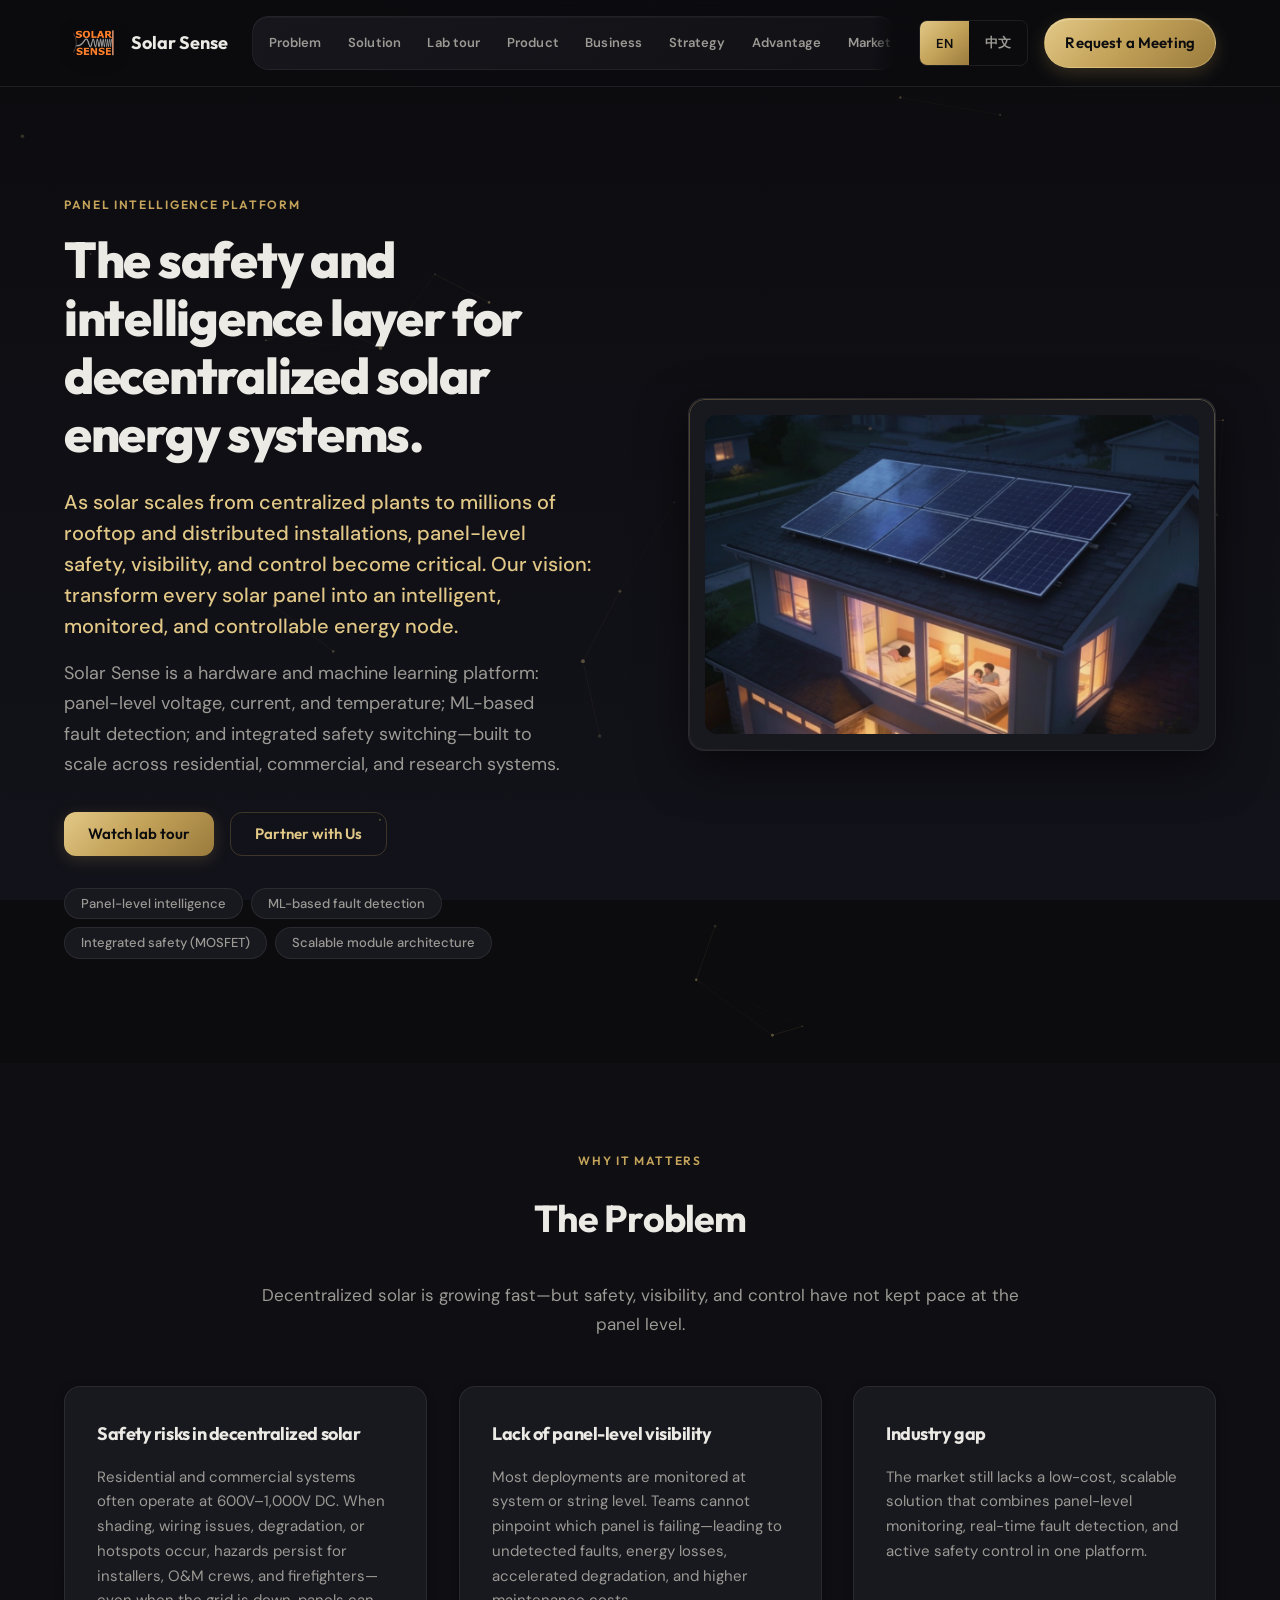
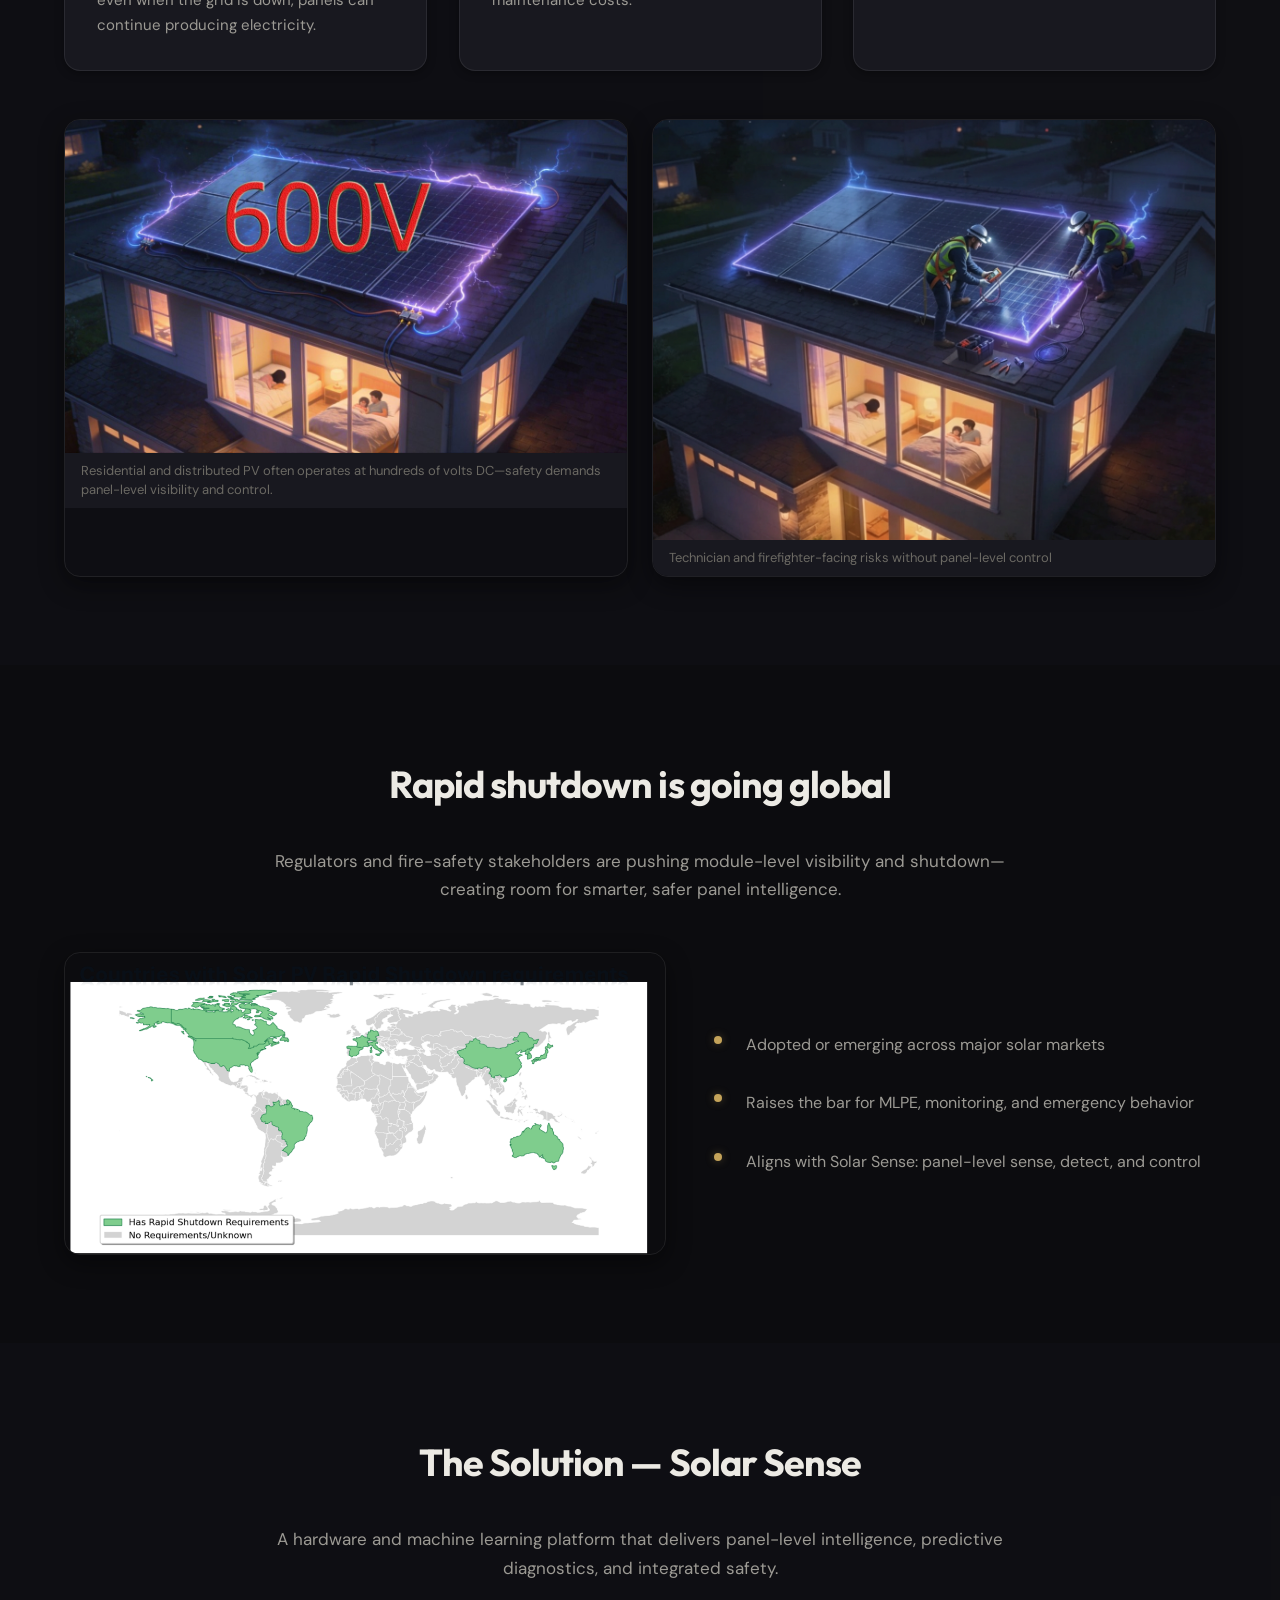
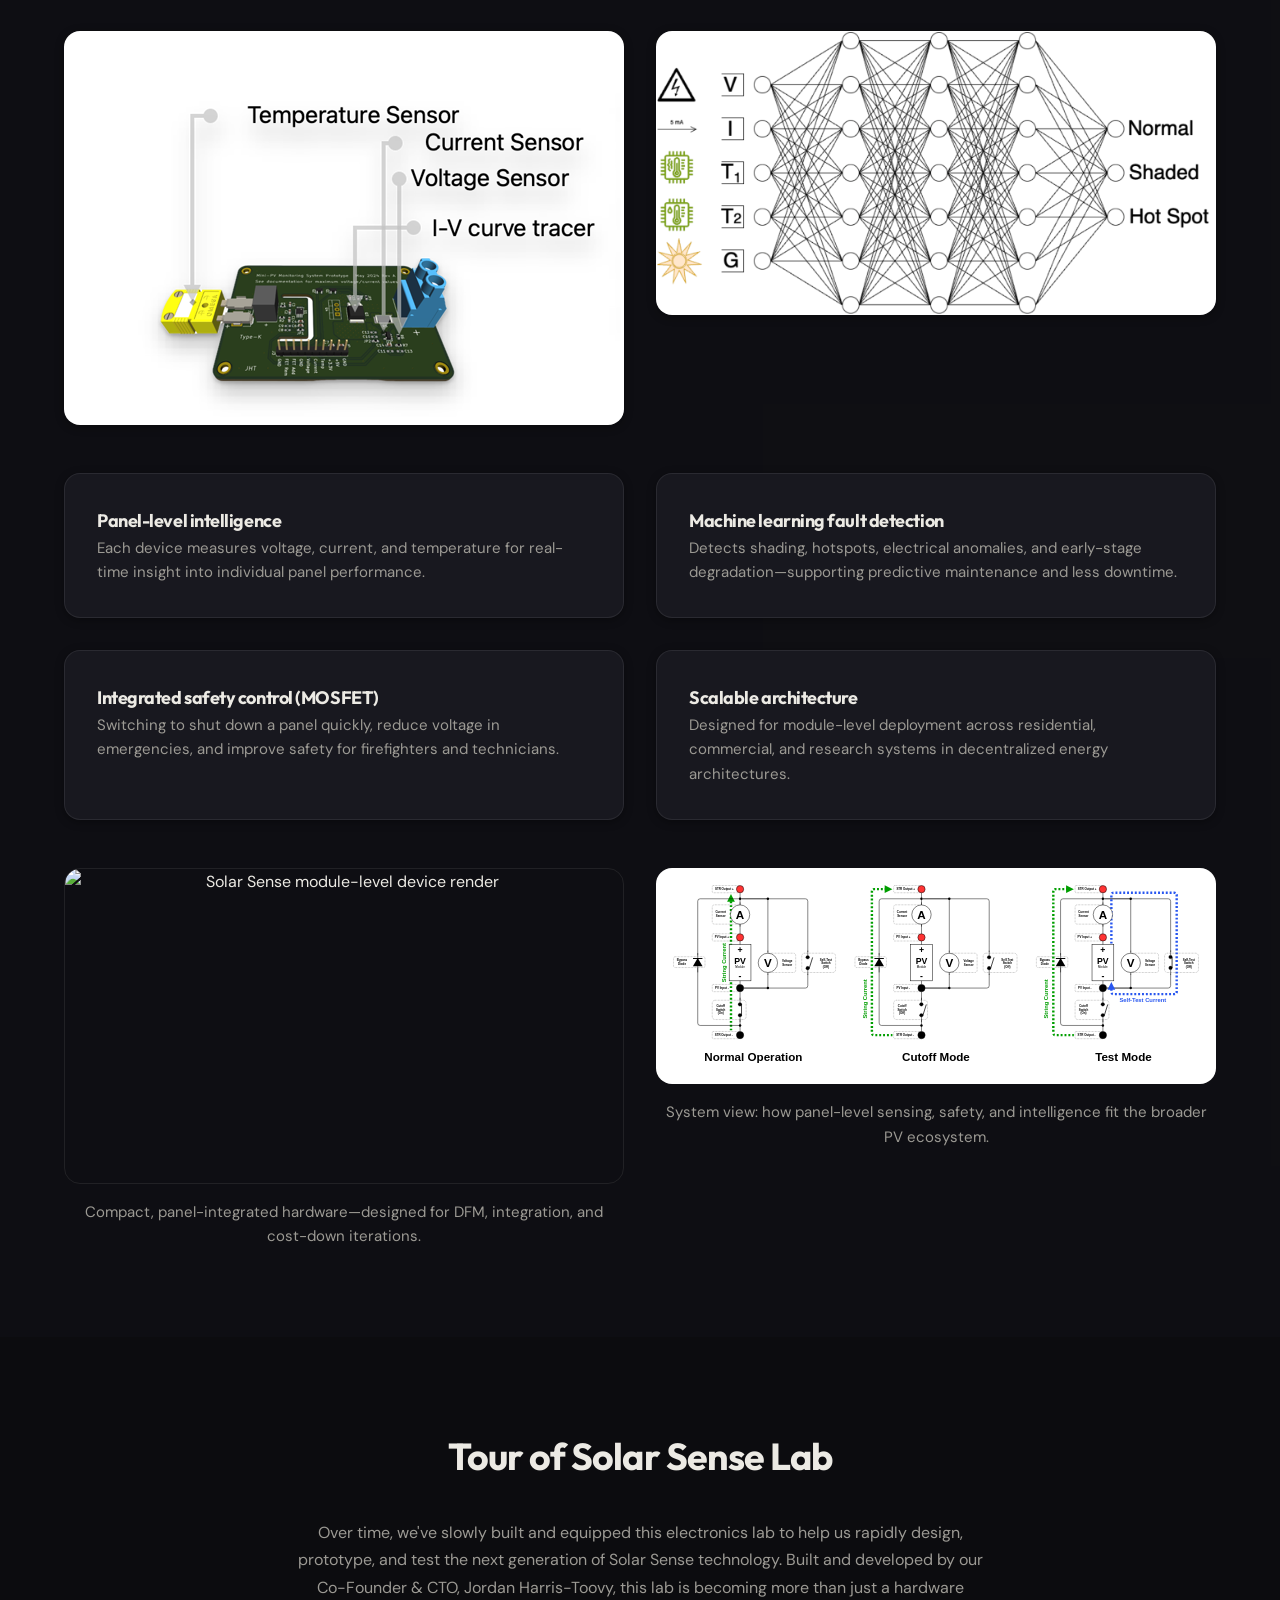
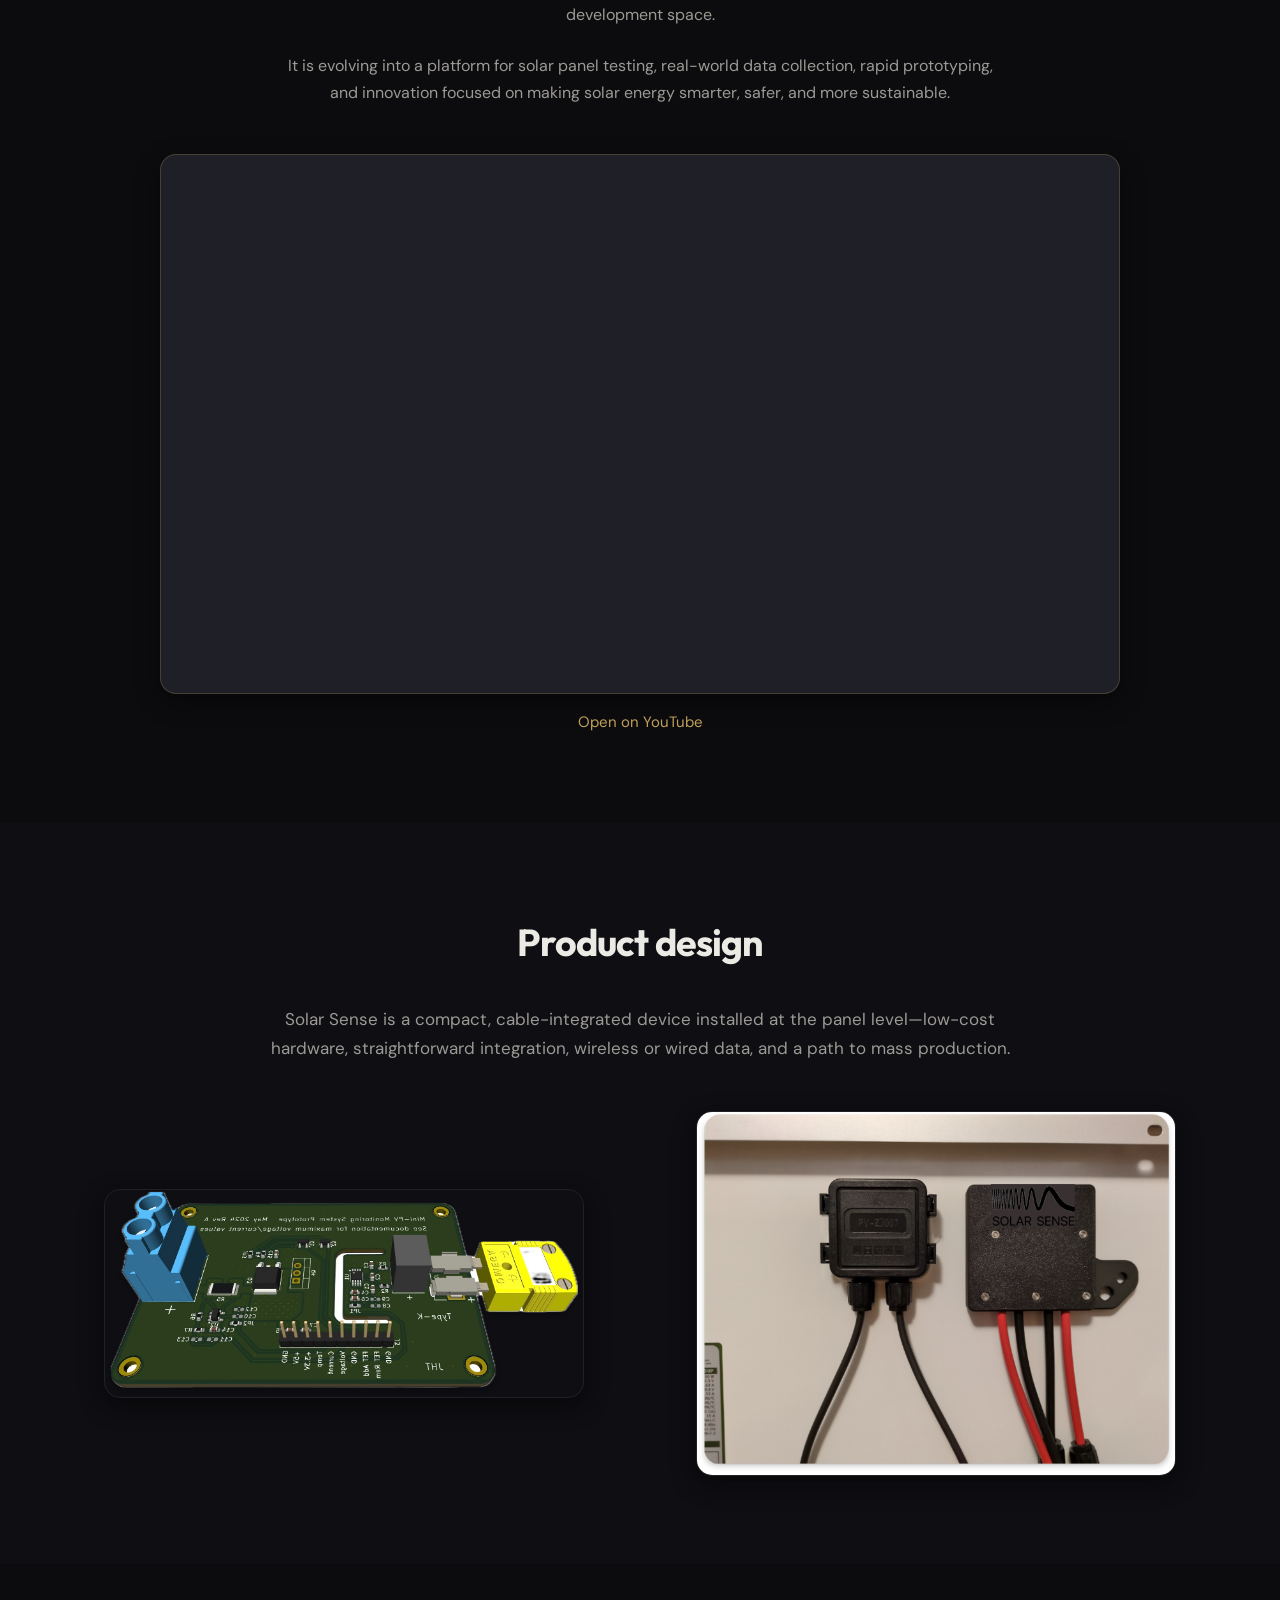
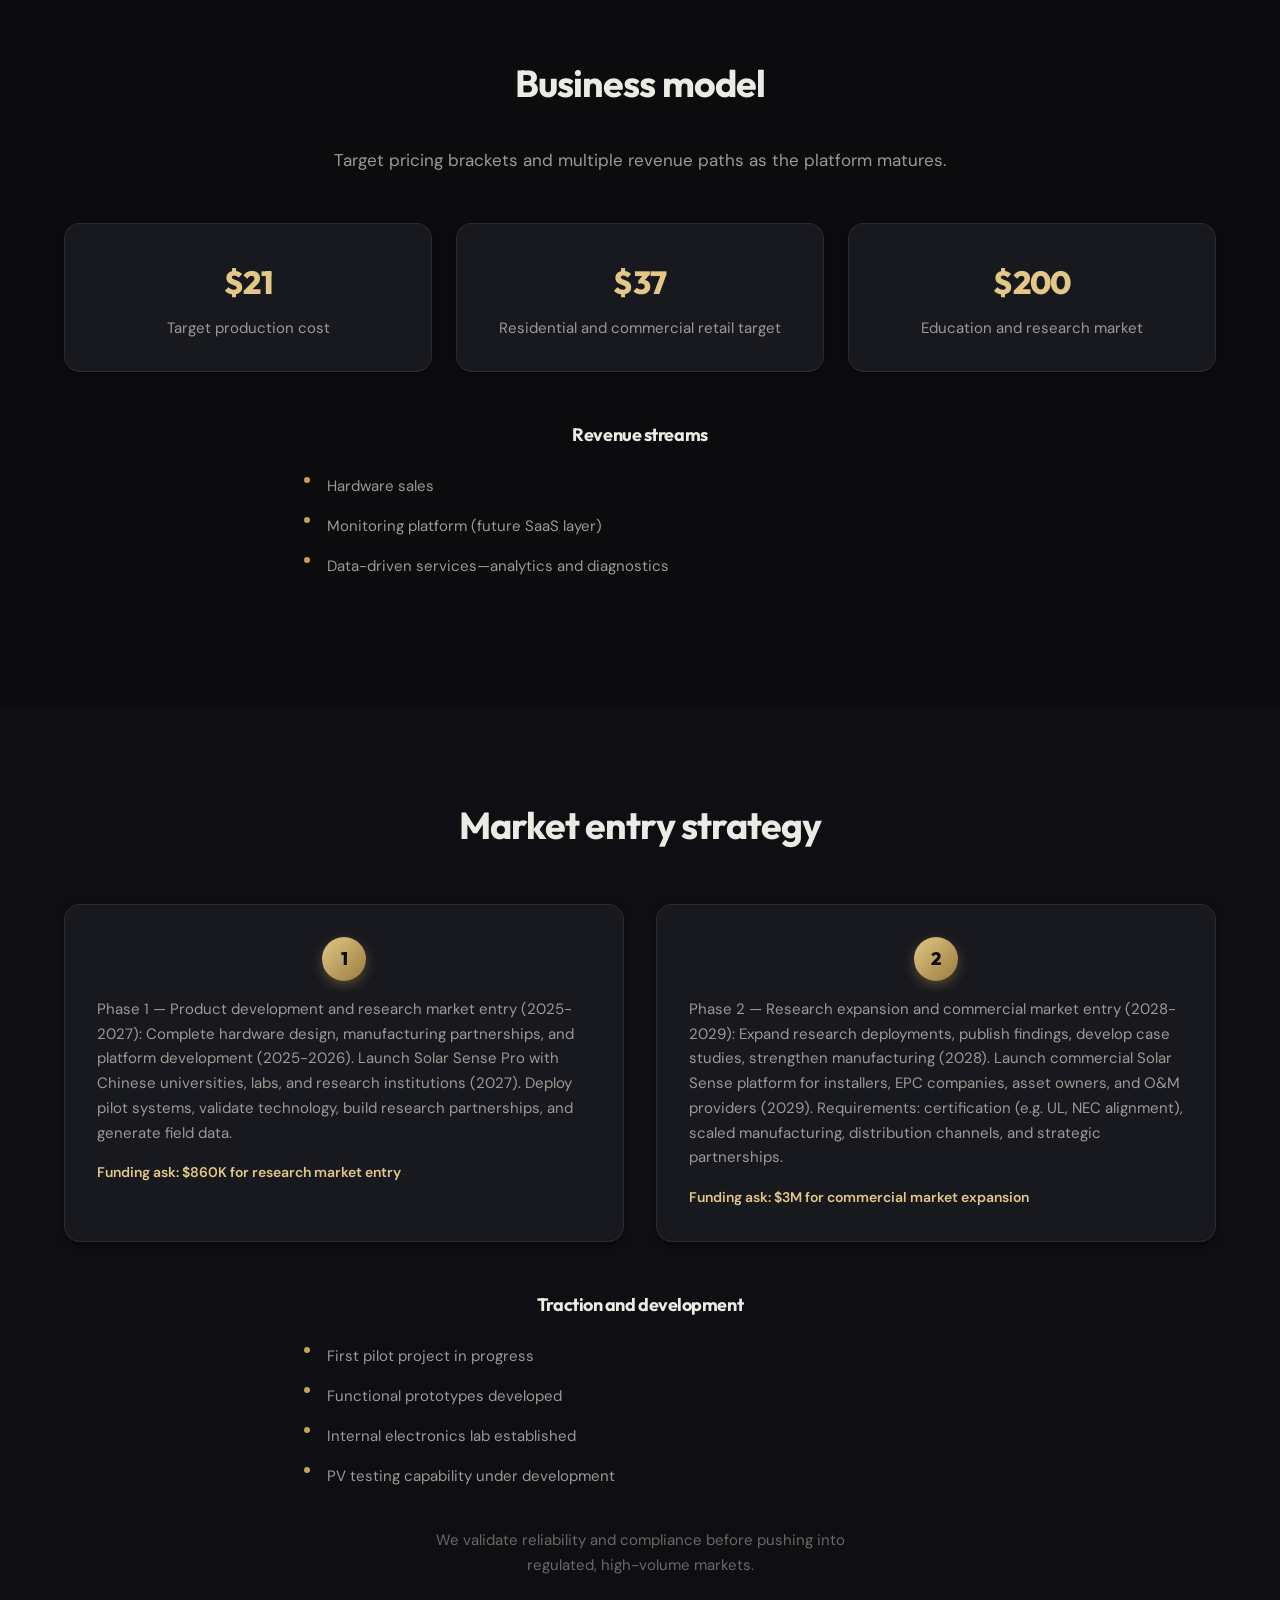
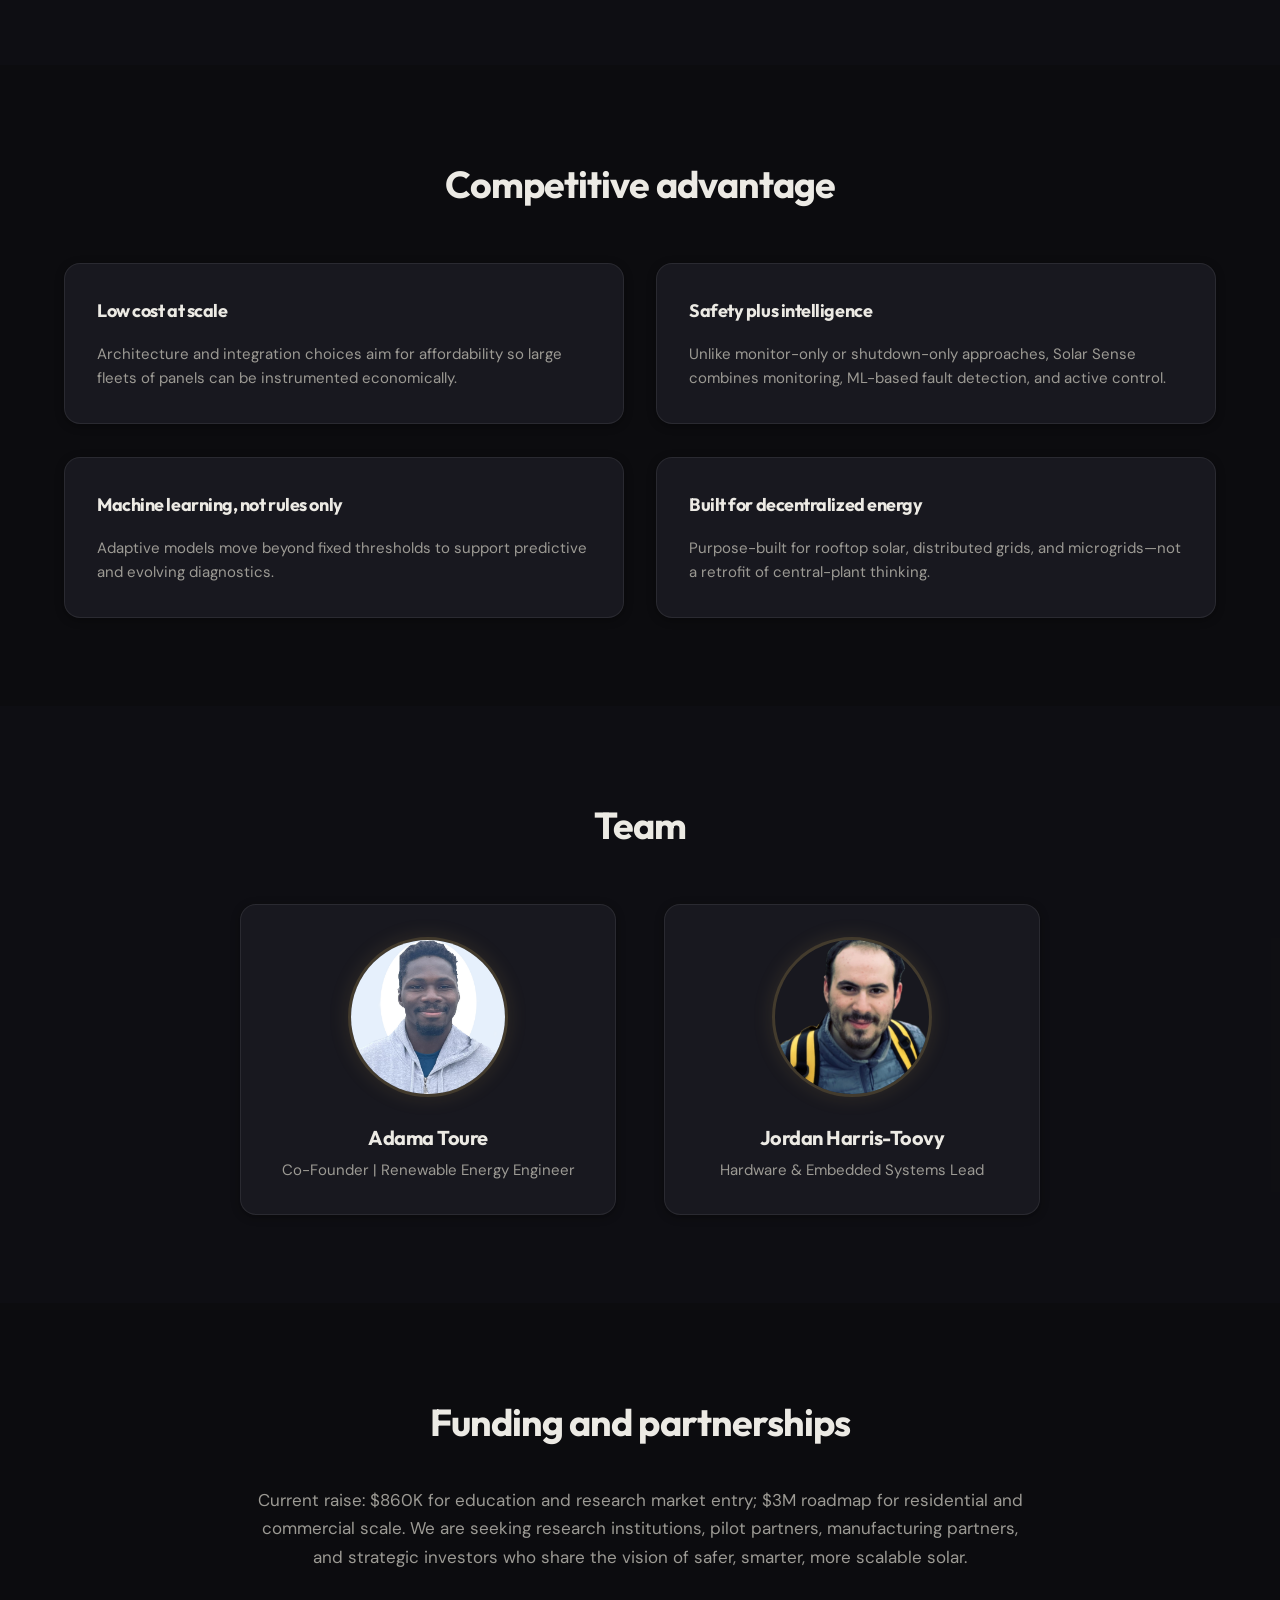
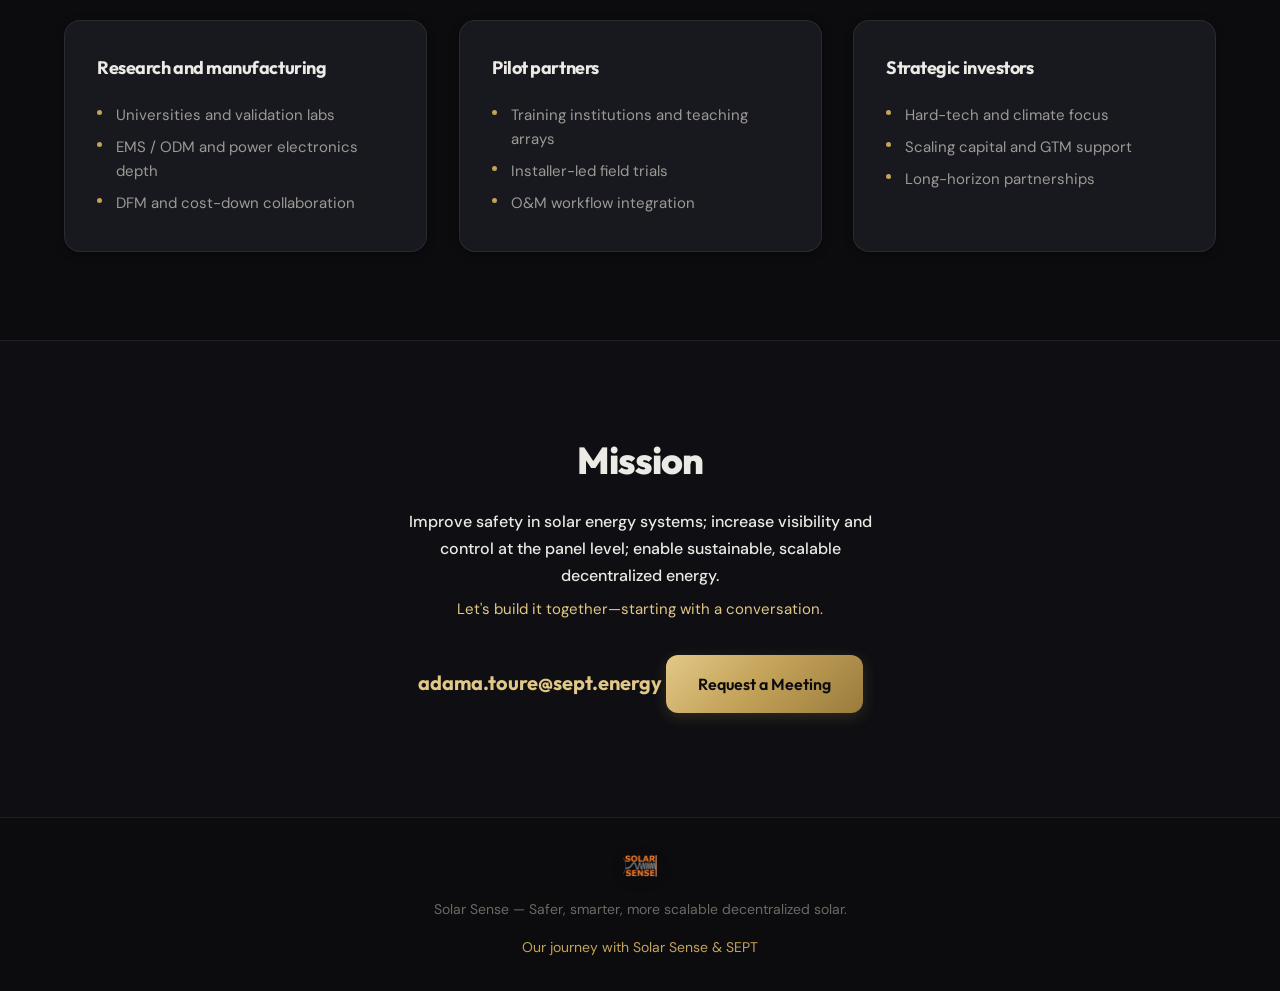
==== commit 8bd6ce8f: "Add AI-era hero: neural mesh canvas, word reveal, 3D parallax frame Co-authored-by: Cursor <cursorag" ====
--- a/index.html
+++ b/index.html
@@ -391,6 +391,7 @@
           btn.setAttribute('aria-pressed', isActive);
         });
         document.documentElement.lang = lang === 'zh' ? 'zh-CN' : 'en';
+        document.dispatchEvent(new CustomEvent('solarsense:langchange'));
       }
 
       function initToggle() {
--- a/styles.css
+++ b/styles.css
@@ -281,6 +281,7 @@
 
 .nav-logo {
   display: flex;
+  flex: 0 0 auto;
   align-items: center;
   gap: var(--space-sm);
   color: var(--text);
@@ -299,47 +300,117 @@
   width: auto;
   max-width: 9.5rem;
   padding: 0.35rem 0.55rem;
-  background: #fff;
-  border-radius: var(--radius-sm);
+  background: transparent;
+  border: none;
   object-fit: contain;
   flex-shrink: 0;
-  box-shadow: var(--shadow-sm);
+  filter: drop-shadow(0 3px 8px rgba(0, 0, 0, 0.35));
+  transition:
+    transform var(--duration-fast) var(--ease-standard),
+    filter var(--duration-normal) var(--ease-standard);
+}
+
+.nav-logo:hover img {
+  transform: translateY(-1px);
+  filter: drop-shadow(0 5px 12px rgba(196, 163, 90, 0.22));
 }
 
 .nav-links {
   display: none;
   align-items: center;
-  flex-wrap: wrap;
-  gap: var(--space-sm) var(--space-md);
+  flex-wrap: nowrap;
+  justify-content: flex-start;
+  gap: 0.125rem;
+  padding: 0.25rem;
+  border: 1px solid rgba(255, 255, 255, 0.06);
+  border-radius: var(--radius-lg);
+  background:
+    linear-gradient(135deg, rgba(255, 255, 255, 0.035), rgba(196, 163, 90, 0.025)),
+    rgba(18, 18, 26, 0.55);
+  box-shadow:
+    inset 0 1px 0 rgba(255, 255, 255, 0.035),
+    0 8px 24px rgba(0, 0, 0, 0.16);
 }
 
 @media (min-width: 901px) {
   .nav-links {
     display: flex;
-  }
+    flex: 1 1 0;
+    min-width: 0;
+    overflow-x: auto;
+    overscroll-behavior-inline: contain;
+    scrollbar-width: none;
+    scroll-behavior: smooth;
+    -webkit-mask-image: linear-gradient(90deg, #000 0, #000 calc(100% - 1.5rem), transparent);
+    mask-image: linear-gradient(90deg, #000 0, #000 calc(100% - 1.5rem), transparent);
+  }
+}
+
+.nav-links::-webkit-scrollbar {
+  display: none;
 }
 
 .nav-links a {
+  position: relative;
+  display: inline-flex;
+  align-items: center;
+  justify-content: center;
+  min-height: 44px;
+  padding: 0.5rem 0.7rem;
   color: var(--text-muted);
-  font-size: 0.875rem;
-  font-weight: 500;
-  padding: var(--space-xs) var(--space-sm);
-  border-radius: var(--radius-sm);
+  border: 1px solid transparent;
+  border-radius: 10px;
+  font-size: 0.8125rem;
+  font-weight: 600;
+  line-height: 1.15;
+  letter-spacing: 0.01em;
+  white-space: nowrap;
   transition:
     color var(--duration-fast) var(--ease-standard),
-    background var(--duration-fast) var(--ease-standard);
-  min-height: 44px;
-  display: inline-flex;
-  align-items: center;
+    background var(--duration-fast) var(--ease-standard),
+    border-color var(--duration-fast) var(--ease-standard),
+    transform var(--duration-fast) var(--ease-standard);
+}
+
+.nav-links a::after {
+  content: '';
+  position: absolute;
+  right: 0.7rem;
+  bottom: 0.3rem;
+  left: 0.7rem;
+  height: 1px;
+  border-radius: 999px;
+  background: linear-gradient(90deg, transparent, var(--gold-light), transparent);
+  opacity: 0;
+  transform: scaleX(0.35);
+  transition:
+    opacity var(--duration-fast) var(--ease-standard),
+    transform var(--duration-fast) var(--ease-standard);
 }
 
 .nav-links a:hover {
-  color: var(--text);
-  background: rgba(255, 255, 255, 0.04);
+  color: var(--gold-light);
+  background: rgba(196, 163, 90, 0.08);
+  border-color: rgba(196, 163, 90, 0.16);
+  transform: translateY(-1px);
+}
+
+.nav-links a:hover::after,
+.nav-links a:focus-visible::after {
+  opacity: 0.8;
+  transform: scaleX(1);
 }
 
 .nav-current {
   color: var(--gold-light) !important;
+  background: rgba(196, 163, 90, 0.1);
+  border-color: var(--border-gold) !important;
+  box-shadow: inset 0 0 14px rgba(196, 163, 90, 0.05);
+}
+
+.nav-current::after {
+  opacity: 1 !important;
+  transform: scaleX(1) !important;
 }
 
 .nav-actions {
@@ -347,6 +418,7 @@
   align-items: center;
   gap: var(--space-md);
   margin-left: auto;
+  flex: 0 0 auto;
 }
 
 @media (min-width: 901px) {
@@ -357,12 +429,14 @@
 
 .lang-toggle {
   display: flex;
+  flex: 0 0 auto;
   border: 1px solid var(--border);
   border-radius: var(--radius-sm);
   overflow: hidden;
 }
 
 .lang-btn {
+  flex: 0 0 auto;
   padding: var(--space-sm) var(--space-md);
   min-width: 44px;
   min-height: 44px;
@@ -373,6 +447,7 @@
   border: none;
   cursor: pointer;
   font-family: inherit;
+  white-space: nowrap;
   transition:
     color var(--duration-fast) var(--ease-standard),
     background var(--duration-fast) var(--ease-standard);
@@ -386,6 +461,26 @@
 .lang-btn.active {
   color: var(--ink);
   background: linear-gradient(135deg, var(--gold-light), var(--gold), var(--gold-dark));
+}
+
+.nav-actions > .btn-primary {
+  flex: 0 0 auto;
+  min-height: 48px;
+  padding: 0.7rem 1.25rem;
+  border: 1px solid rgba(226, 200, 135, 0.45);
+  border-radius: 999px;
+  white-space: nowrap;
+  letter-spacing: 0.01em;
+  box-shadow:
+    inset 0 1px 0 rgba(255, 255, 255, 0.28),
+    0 6px 18px rgba(196, 163, 90, 0.22);
+}
+
+.nav-actions > .btn-primary:hover {
+  transform: translateY(-2px);
+  box-shadow:
+    inset 0 1px 0 rgba(255, 255, 255, 0.32),
+    0 10px 26px rgba(196, 163, 90, 0.32);
 }
 
 /* Buttons */
@@ -491,7 +586,7 @@
   inset: 0;
   width: 100%;
   height: 100%;
-  opacity: 0.6;
+  opacity: 0.85;
 }
 
 .hero-inner {
@@ -569,6 +664,81 @@
   color: var(--gold-light);
 }
 
+/* Hero entrance choreography */
+@media (prefers-reduced-motion: no-preference) {
+  .hero-eyebrow,
+  .hero-mission,
+  .hero-sub,
+  .hero-ctas,
+  .hero-chips {
+    opacity: 0;
+    animation: heroRise 0.8s var(--ease-standard) forwards;
+  }
+
+  .hero-eyebrow { animation-delay: 0.05s; }
+  .hero-mission { animation-delay: 0.85s; }
+  .hero-sub { animation-delay: 1s; }
+  .hero-ctas { animation-delay: 1.15s; }
+  .hero-chips { animation-delay: 1.3s; }
+
+  .hero-media {
+    opacity: 0;
+    animation: heroMediaIn 1.1s var(--ease-standard) 0.35s forwards;
+  }
+}
+
+@keyframes heroRise {
+  from {
+    opacity: 0;
+    transform: translateY(18px);
+    filter: blur(4px);
+  }
+  to {
+    opacity: 1;
+    transform: translateY(0);
+    filter: blur(0);
+  }
+}
+
+@keyframes heroMediaIn {
+  from {
+    opacity: 0;
+    transform: translateY(26px) scale(0.97);
+  }
+  to {
+    opacity: 1;
+    transform: translateY(0) scale(1);
+  }
+}
+
+/* Word-by-word hero title reveal (spans injected by motion.js) */
+.hero-word {
+  display: inline-block;
+  opacity: 0;
+  transform: translateY(0.45em) rotateX(45deg);
+  transform-origin: 50% 100%;
+  filter: blur(6px);
+  animation: heroWordIn 0.75s var(--ease-standard) forwards;
+  will-change: transform, opacity, filter;
+}
+
+@keyframes heroWordIn {
+  to {
+    opacity: 1;
+    transform: translateY(0) rotateX(0deg);
+    filter: blur(0);
+  }
+}
+
+@media (prefers-reduced-motion: reduce) {
+  .hero-word {
+    opacity: 1;
+    transform: none;
+    filter: none;
+    animation: none;
+  }
+}
+
 .hero-media {
   display: flex;
   justify-content: center;
@@ -584,14 +754,52 @@
   box-shadow: var(--shadow-lg);
   position: relative;
   overflow: hidden;
-  transition:
-    transform var(--duration-normal) var(--ease-standard),
-    box-shadow var(--duration-normal) var(--ease-standard);
+  transform-style: preserve-3d;
+  will-change: transform;
+  transition: box-shadow var(--duration-normal) var(--ease-standard);
 }
 
 .hero-frame:hover {
-  transform: translateY(-4px);
   box-shadow: var(--shadow-lg), var(--shadow-glow);
+}
+
+/* Rotating champagne light sweep around the frame edge */
+@property --frame-angle {
+  syntax: '<angle>';
+  initial-value: 0deg;
+  inherits: false;
+}
+
+.hero-frame::after {
+  content: '';
+  position: absolute;
+  inset: 0;
+  border-radius: inherit;
+  padding: 1px;
+  background: conic-gradient(
+    from var(--frame-angle, 0deg),
+    transparent 0deg,
+    rgba(226, 200, 135, 0.65) 40deg,
+    transparent 95deg
+  );
+  -webkit-mask: linear-gradient(#fff 0 0) content-box, linear-gradient(#fff 0 0);
+  mask: linear-gradient(#fff 0 0) content-box, linear-gradient(#fff 0 0);
+  -webkit-mask-composite: xor;
+  mask-composite: exclude;
+  pointer-events: none;
+  opacity: 0.7;
+  animation: frameSweep 7s linear infinite;
+}
+
+@keyframes frameSweep {
+  to { --frame-angle: 360deg; }
+}
+
+@media (prefers-reduced-motion: reduce) {
+  .hero-frame::after {
+    animation: none;
+    opacity: 0.35;
+  }
 }
 
 .hero-frame::before {
@@ -1336,11 +1544,11 @@
   width: auto;
   max-width: 7.5rem;
   padding: 0.25rem 0.45rem;
-  background: #fff;
-  border-radius: var(--radius-sm);
+  background: transparent;
+  border: none;
   object-fit: contain;
   opacity: 0.95;
-  box-shadow: var(--shadow-sm);
+  filter: drop-shadow(0 3px 8px rgba(0, 0, 0, 0.35));
 }
 
 .footer-copy {
@@ -1365,21 +1573,40 @@
   text-decoration: underline;
 }
 
-/* Mobile nav overflow — compact link row on tablet */
-@media (min-width: 640px) and (max-width: 900px) {
+/* Full-width swipeable link strip on tablets and phones */
+@media (max-width: 900px) {
+  .nav-inner {
+    flex-wrap: wrap;
+    row-gap: var(--space-sm);
+  }
+
   .nav-links {
     display: flex;
     order: 3;
     width: 100%;
-    justify-content: center;
-  }
-
-  .nav-inner {
-    flex-wrap: wrap;
+    flex-wrap: nowrap;
+    justify-content: flex-start;
+    overflow-x: auto;
+    overscroll-behavior-inline: contain;
+    scrollbar-width: none;
+    -webkit-overflow-scrolling: touch;
+    padding-bottom: 0.15rem;
+    -webkit-mask-image: linear-gradient(to right, transparent 0, #000 14px, #000 calc(100% - 14px), transparent 100%);
+    mask-image: linear-gradient(to right, transparent 0, #000 14px, #000 calc(100% - 14px), transparent 100%);
+  }
+
+  .nav-links a {
+    flex: 0 0 auto;
+    white-space: nowrap;
   }
 }
 
 @media (max-width: 639px) {
+  .nav-actions {
+    width: 100%;
+    justify-content: space-between;
+  }
+
   .hero-ctas {
     flex-direction: column;
   }
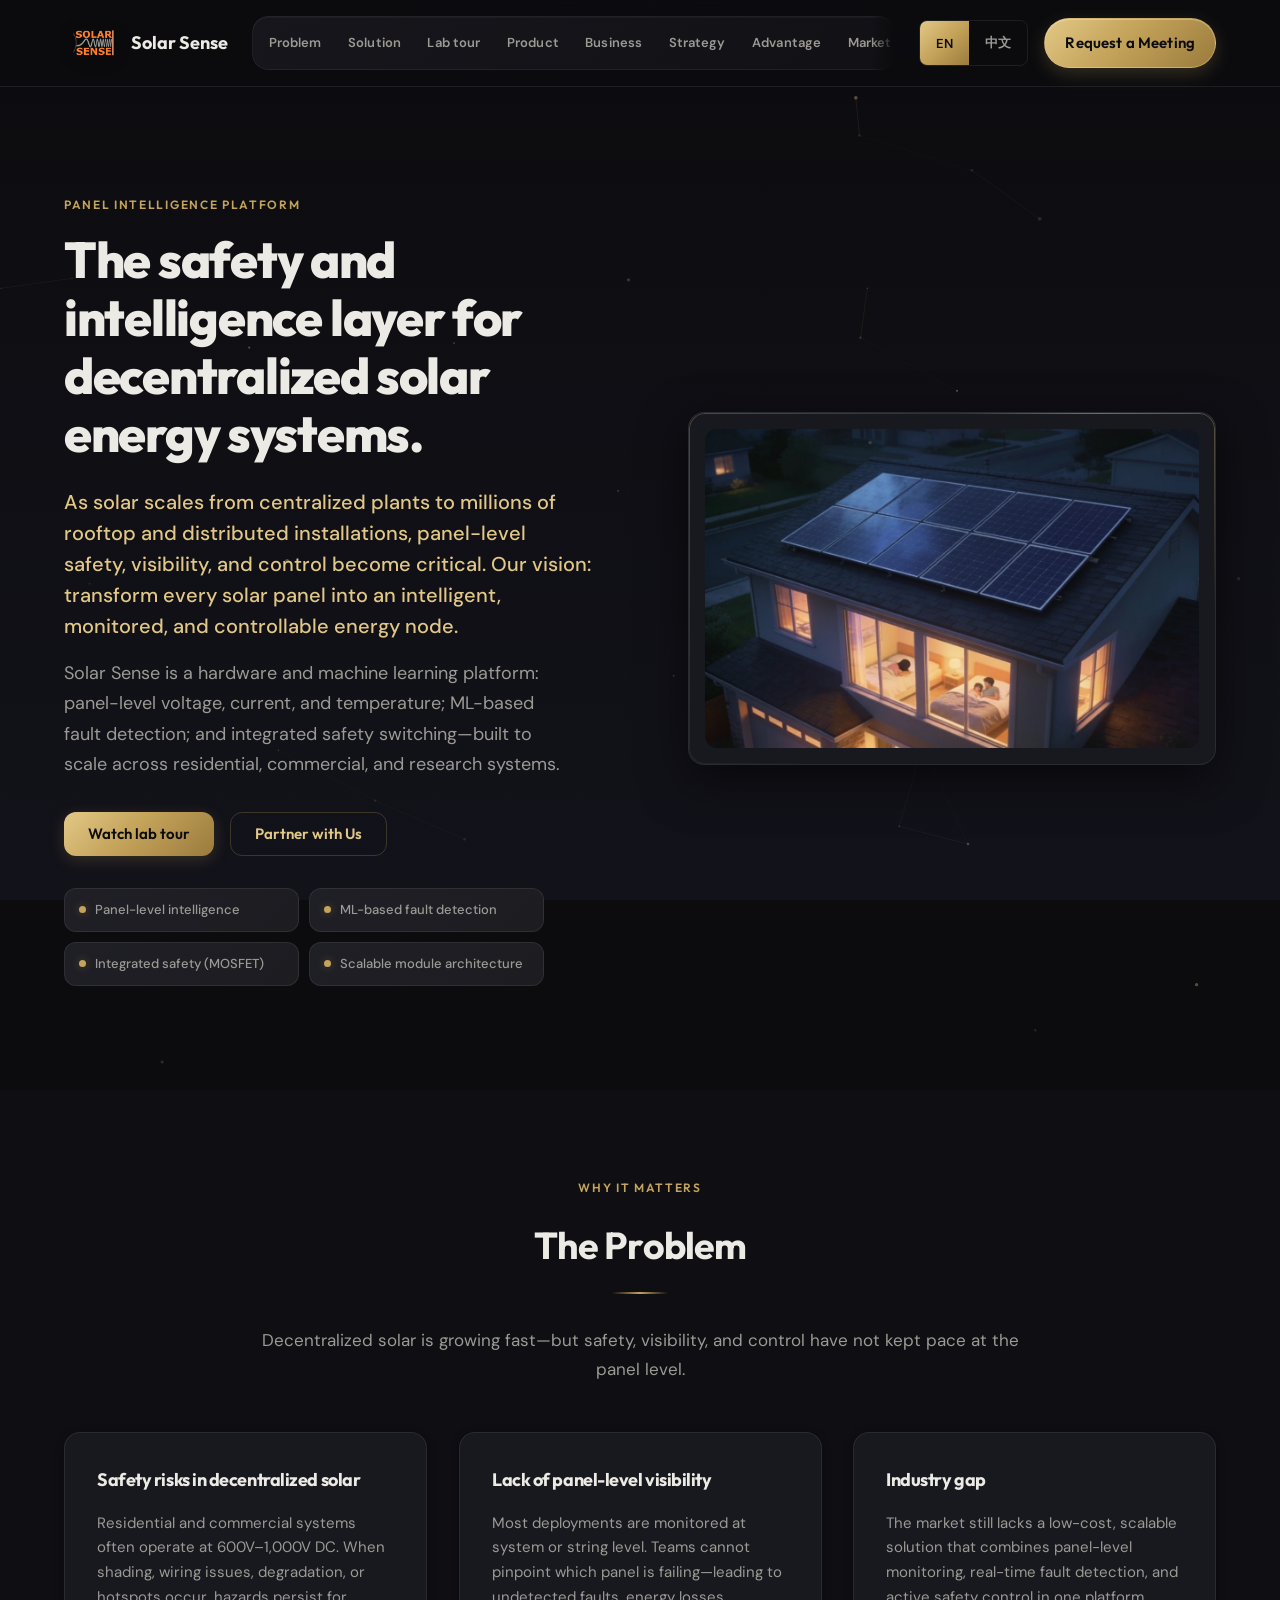
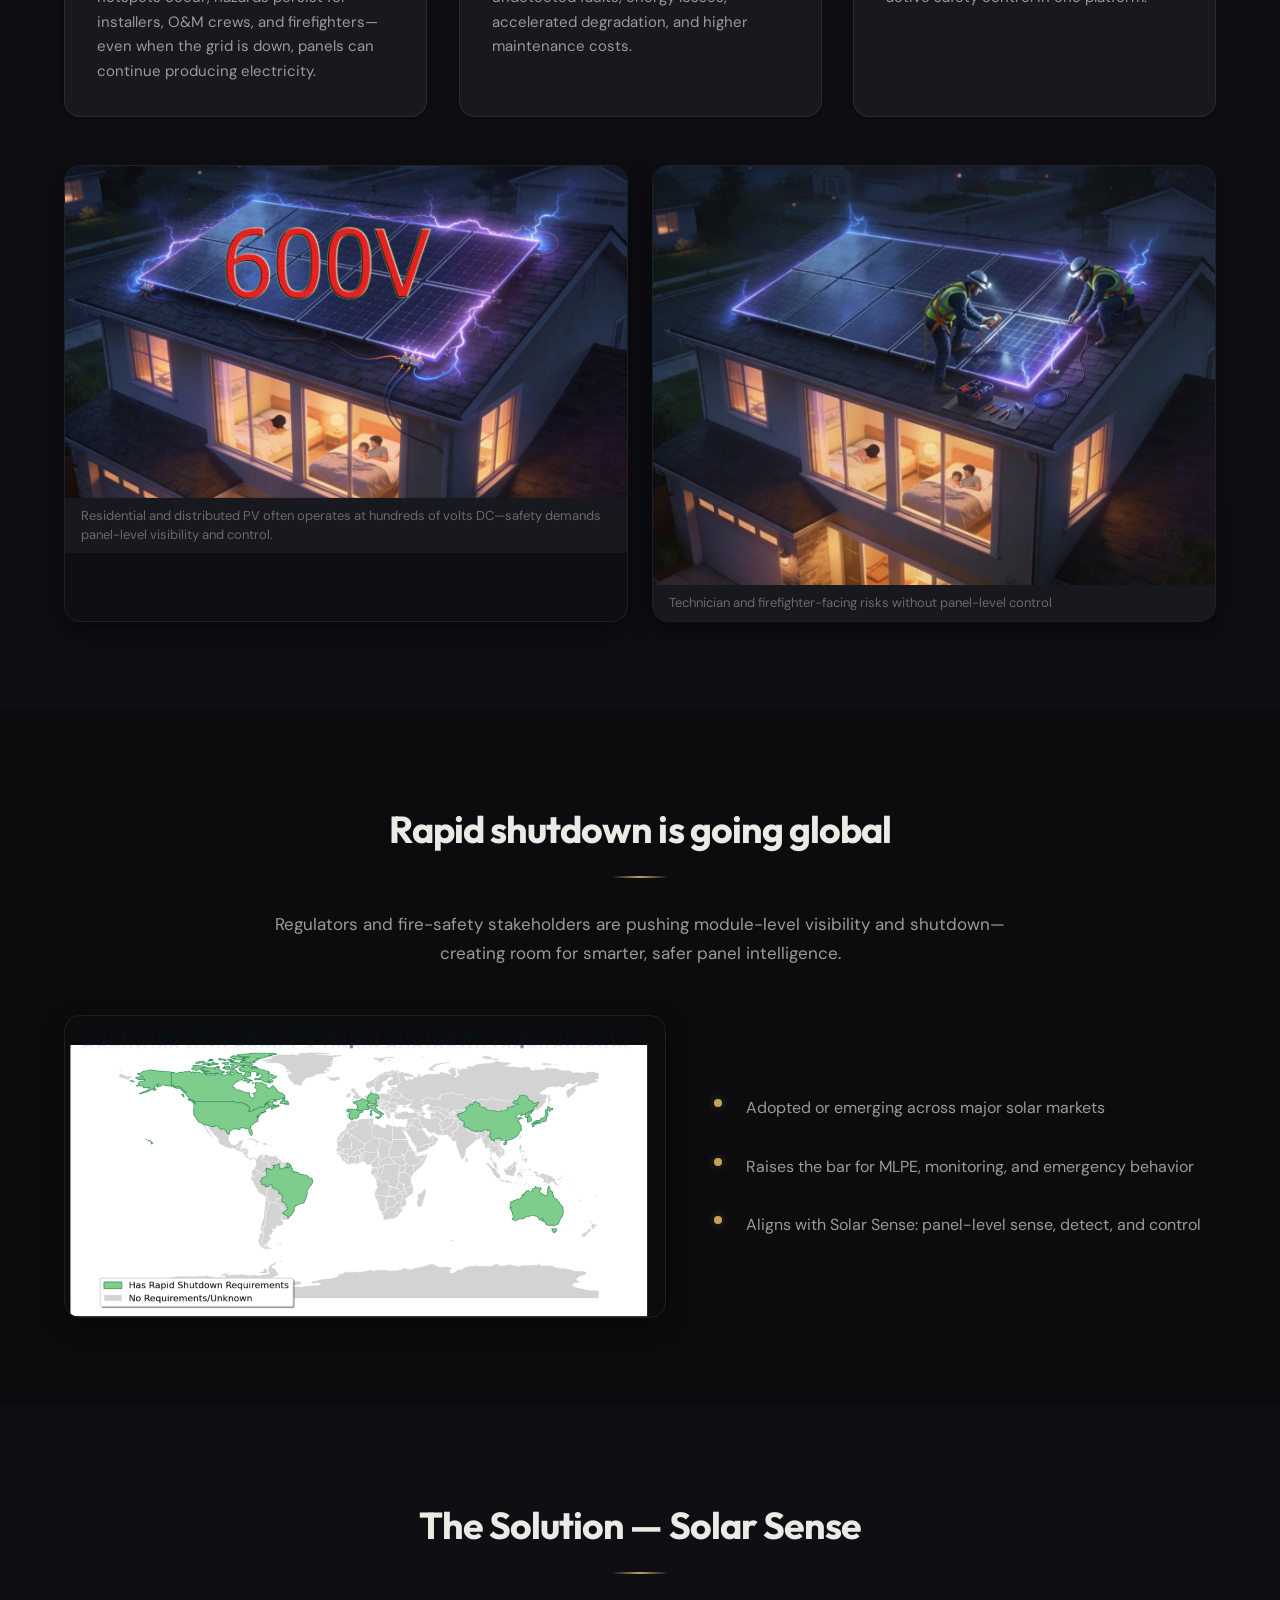
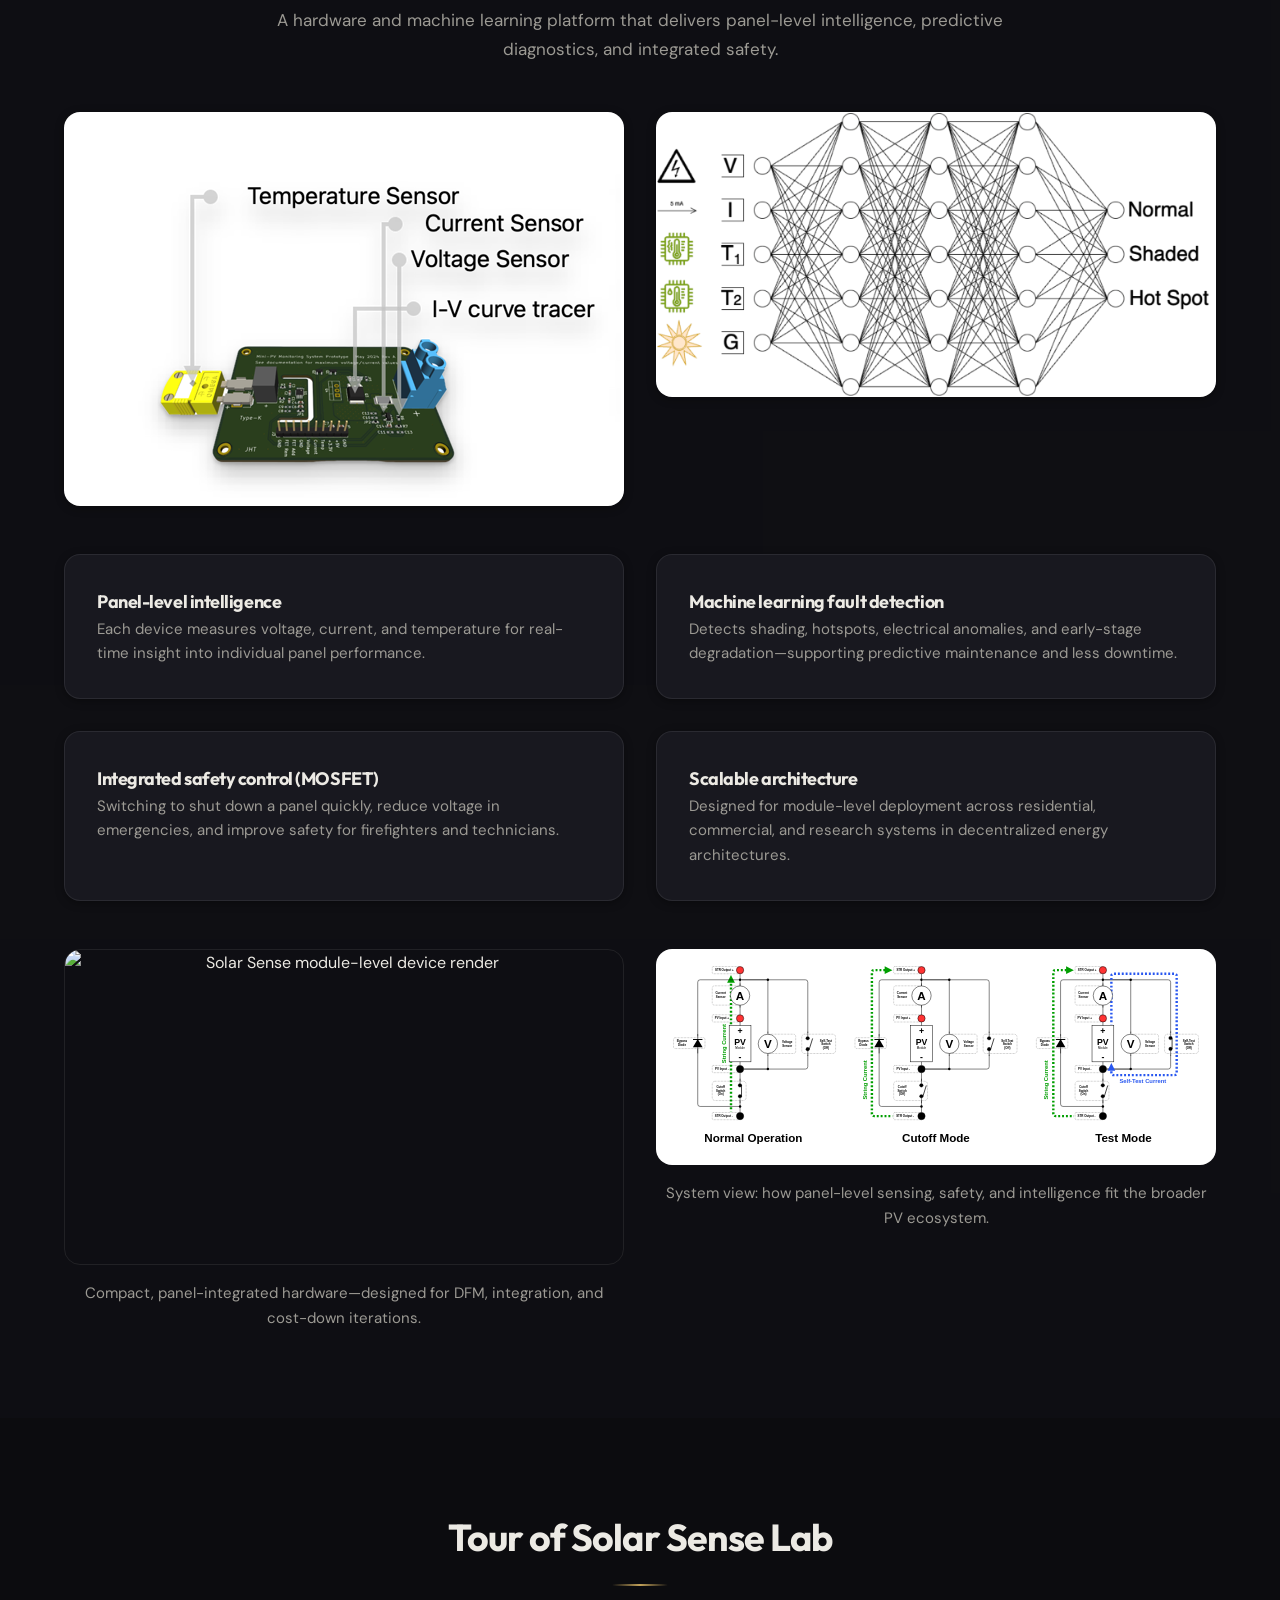
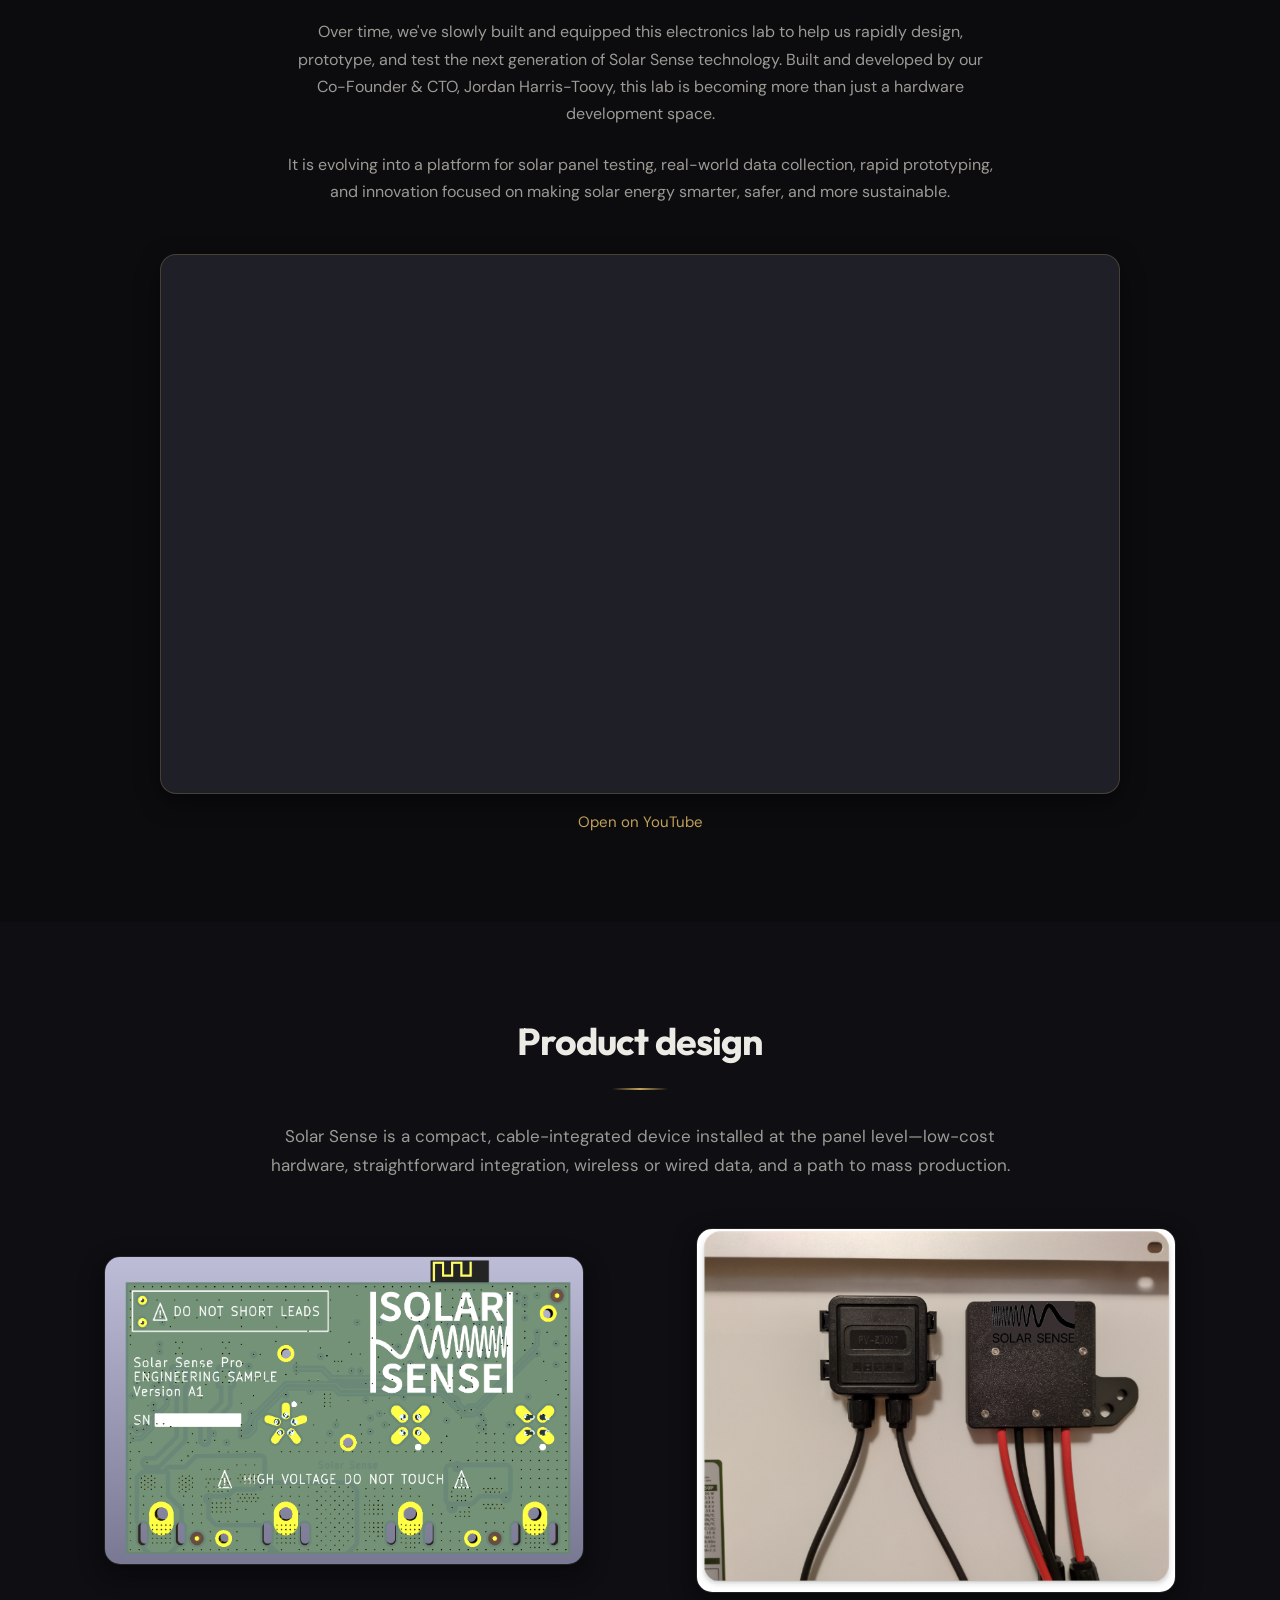
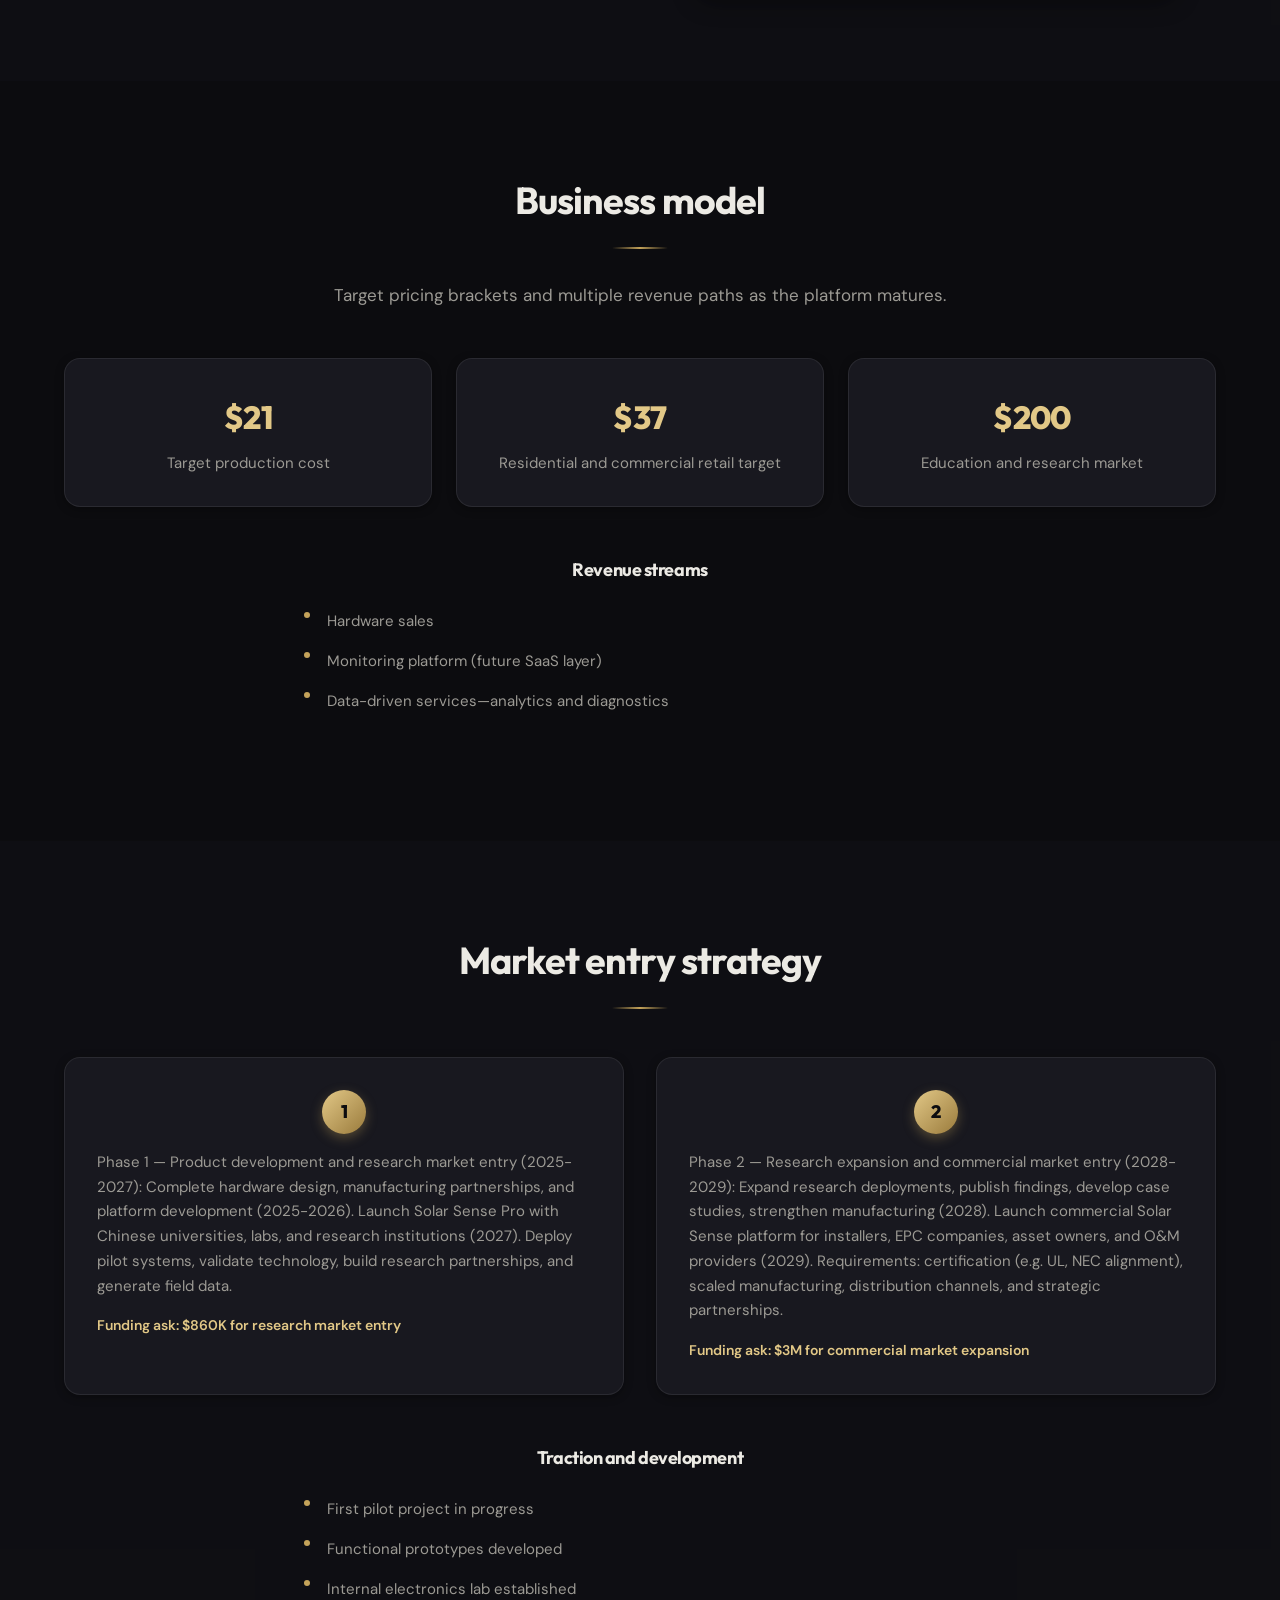
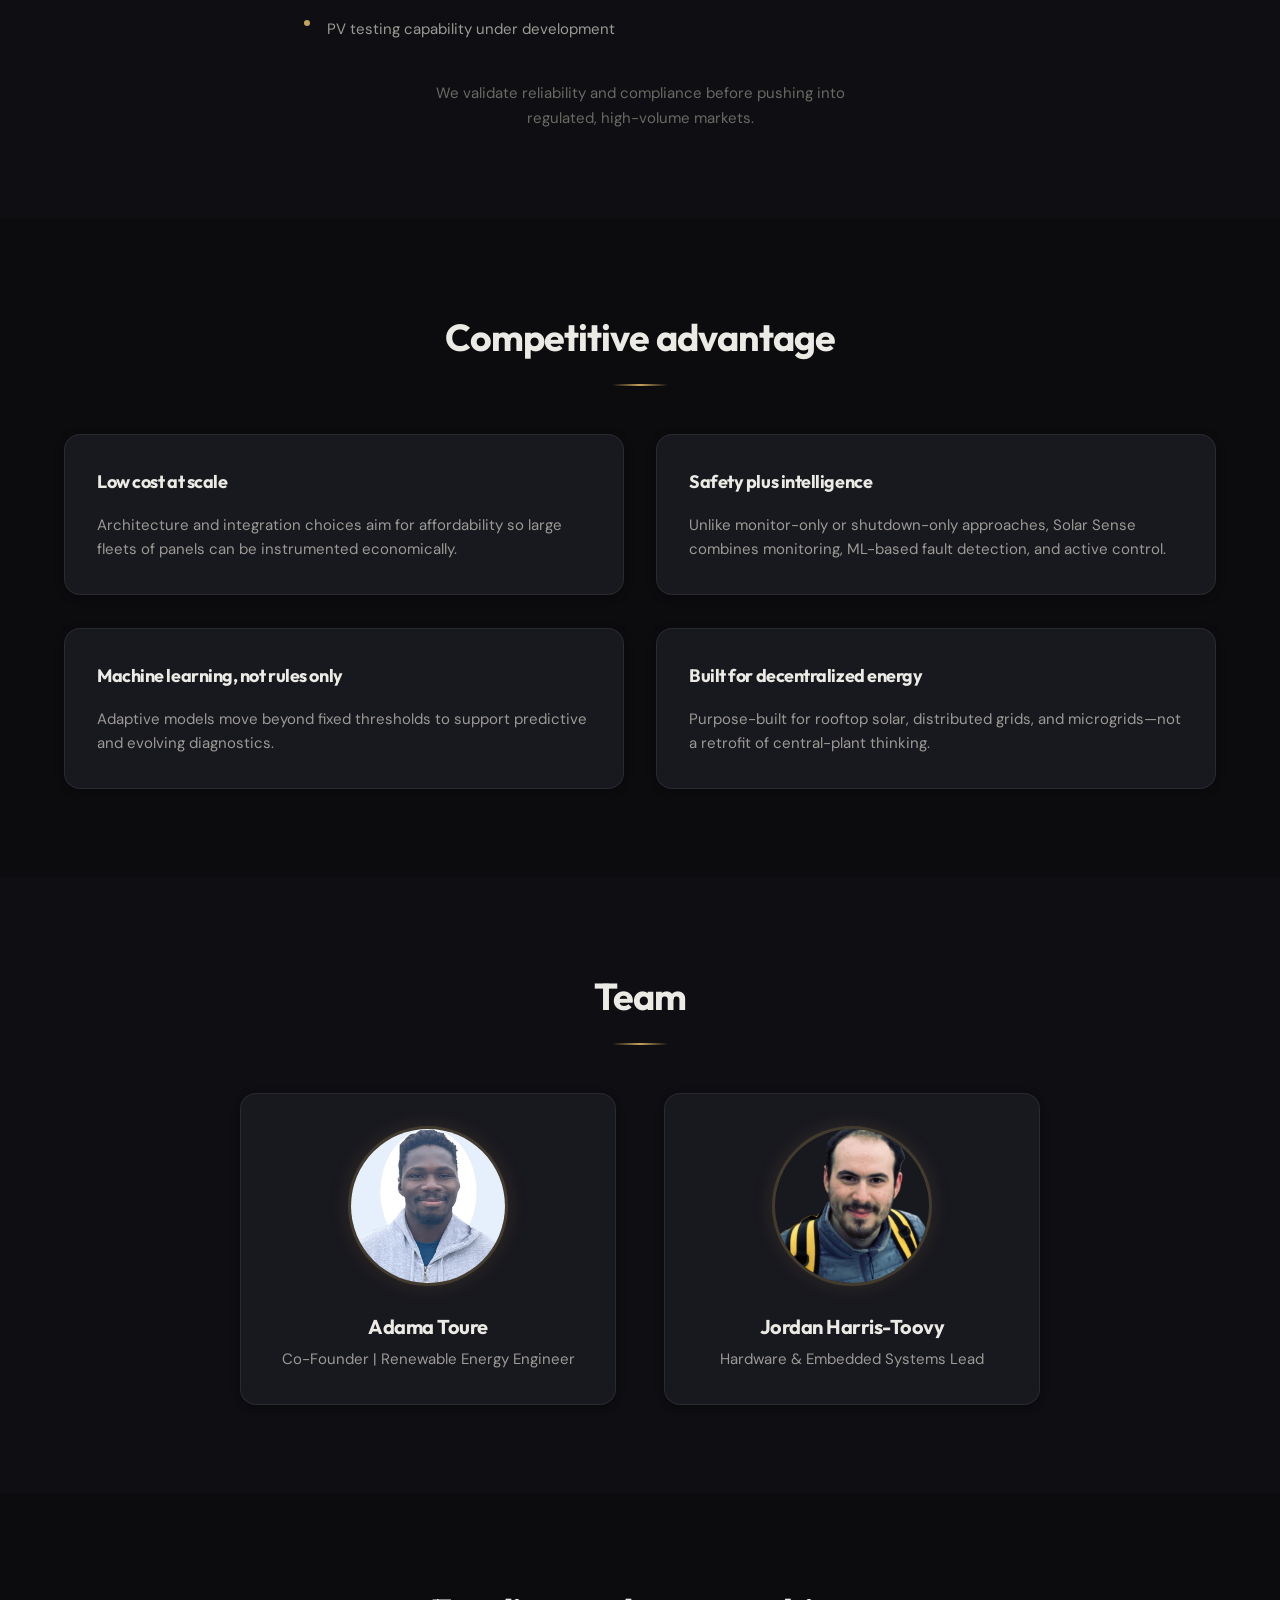
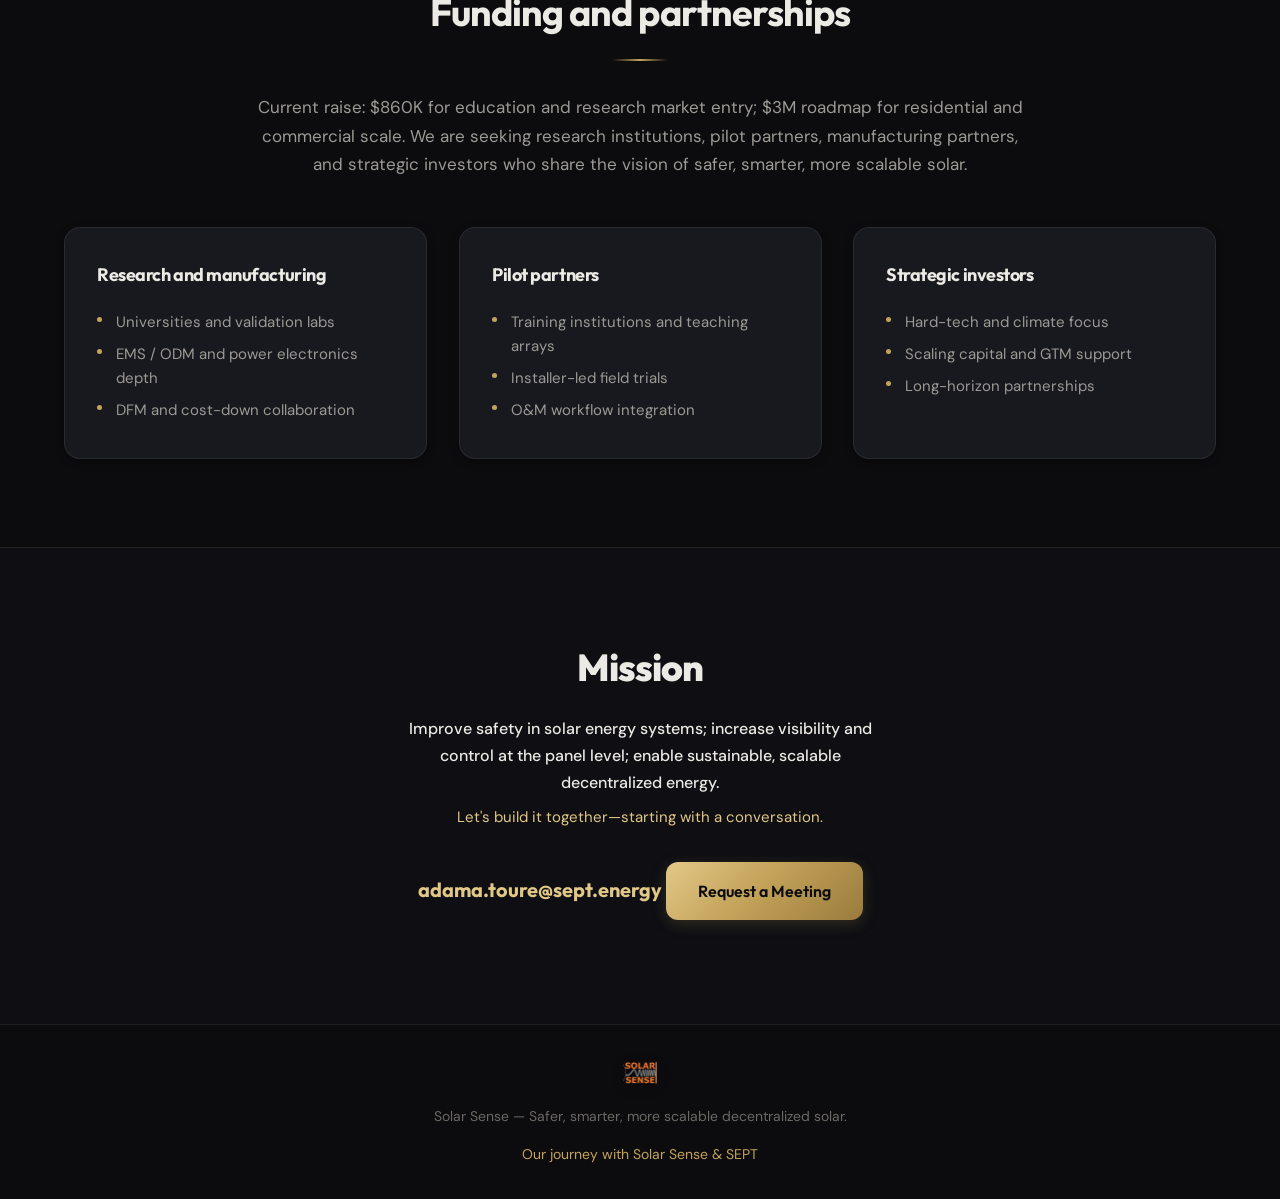
==== commit c40c4cff: "Replace evolution prototype image with updated product photo" ====
--- a/index.html
+++ b/index.html
@@ -193,7 +193,7 @@
         <h2 class="section-title" data-en="Product design" data-zh="产品设计">Product design</h2>
         <p class="section-lead" data-en="Solar Sense is a compact, cable-integrated device installed at the panel level—low-cost hardware, straightforward integration, wireless or wired data, and a path to mass production." data-zh="Solar Sense 为安装在组件侧的紧凑、线缆集成设备——低成本硬件、易集成、无线或有线数据，并具备量产路径。">Solar Sense is a compact, cable-integrated device installed at the panel level—low-cost hardware, straightforward integration, wireless or wired data, and a path to mass production.</p>
         <div class="evolution-images">
-          <img src="assets/secondPrototype.png" alt="Solar Sense prototype hardware" width="500" height="350" loading="lazy">
+          <img src="assets/image%20(11).png" alt="Solar Sense prototype hardware" width="500" height="350" loading="lazy">
           <img src="assets/solarSenseOnPV.jpg" alt="Solar Sense device mounted on a PV module" width="500" height="350" loading="lazy">
         </div>
       </div>
--- a/styles.css
+++ b/styles.css
@@ -232,6 +232,7 @@
 .section {
   padding: var(--section-padding) 0;
   position: relative;
+  scroll-margin-top: 4.5rem;
 }
 
 .section:nth-child(even) {
@@ -244,6 +245,37 @@
   margin: 0 0 var(--space-2xl);
   text-align: center;
   color: var(--text);
+  position: relative;
+}
+
+/* Gold underline draws in as the section reveals */
+.section-title::after {
+  content: '';
+  display: block;
+  width: 3.5rem;
+  height: 2px;
+  margin: var(--space-md) auto 0;
+  border-radius: 999px;
+  background: linear-gradient(90deg, transparent, var(--gold), transparent);
+  transform: scaleX(0);
+  opacity: 0;
+  transition:
+    transform 0.7s var(--ease-standard) 0.25s,
+    opacity 0.7s var(--ease-standard) 0.25s;
+}
+
+.reveal.is-visible .section-title::after,
+.section:not(.reveal) .section-title::after {
+  transform: scaleX(1);
+  opacity: 1;
+}
+
+@media (prefers-reduced-motion: reduce) {
+  .section-title::after {
+    transform: scaleX(1);
+    opacity: 1;
+    transition: none;
+  }
 }
 
 .section-lead {
@@ -267,6 +299,67 @@
   backdrop-filter: blur(16px);
   -webkit-backdrop-filter: blur(16px);
   border-bottom: 1px solid var(--border);
+  transition: transform var(--duration-normal) var(--ease-standard);
+}
+
+.nav--hidden {
+  transform: translateY(-100%);
+}
+
+/* Scroll progress */
+.scroll-progress {
+  position: fixed;
+  top: 0;
+  left: 0;
+  right: 0;
+  height: 2px;
+  z-index: 210;
+  background: linear-gradient(90deg, var(--gold-dark), var(--gold), var(--gold-light));
+  box-shadow: 0 0 10px var(--gold-glow);
+  transform: scaleX(0);
+  transform-origin: 0 50%;
+  pointer-events: none;
+}
+
+/* Back to top */
+.back-to-top {
+  position: fixed;
+  right: clamp(1rem, 3vw, 1.75rem);
+  bottom: clamp(1rem, 3vw, 1.75rem);
+  z-index: 150;
+  display: inline-flex;
+  align-items: center;
+  justify-content: center;
+  width: 46px;
+  height: 46px;
+  border-radius: 50%;
+  color: var(--gold-light);
+  background: rgba(24, 24, 31, 0.85);
+  border: 1px solid var(--border-gold);
+  box-shadow: var(--shadow-md);
+  backdrop-filter: blur(10px);
+  -webkit-backdrop-filter: blur(10px);
+  cursor: pointer;
+  opacity: 0;
+  transform: translateY(14px) scale(0.92);
+  pointer-events: none;
+  transition:
+    opacity var(--duration-normal) var(--ease-standard),
+    transform var(--duration-normal) var(--ease-standard),
+    background var(--duration-fast) var(--ease-standard),
+    box-shadow var(--duration-normal) var(--ease-standard);
+}
+
+.back-to-top.is-visible {
+  opacity: 1;
+  transform: translateY(0) scale(1);
+  pointer-events: auto;
+}
+
+.back-to-top:hover {
+  background: rgba(196, 163, 90, 0.14);
+  box-shadow: var(--shadow-md), var(--shadow-glow);
+  transform: translateY(-2px) scale(1);
 }
 
 .nav-inner {
@@ -641,27 +734,49 @@
   list-style: none;
   margin: 0;
   padding: 0;
+  display: grid;
+  grid-template-columns: repeat(2, minmax(0, 1fr));
+  gap: 0.625rem;
+  max-width: 30rem;
+}
+
+.hero-chips li {
   display: flex;
-  flex-wrap: wrap;
-  gap: var(--space-sm);
-}
-
-.hero-chips li {
-  padding: var(--space-xs) var(--space-md);
+  align-items: center;
+  gap: 0.55rem;
+  min-height: 44px;
+  padding: 0.55rem 0.9rem;
   font-size: 0.8125rem;
   font-weight: 500;
+  line-height: 1.3;
   color: var(--text-muted);
-  background: var(--surface);
+  background:
+    linear-gradient(135deg, rgba(255, 255, 255, 0.03), rgba(196, 163, 90, 0.03)),
+    var(--surface);
   border: 1px solid var(--border);
-  border-radius: var(--radius-xl);
+  border-radius: var(--radius-md);
   transition:
     border-color var(--duration-fast) var(--ease-standard),
-    color var(--duration-fast) var(--ease-standard);
+    color var(--duration-fast) var(--ease-standard),
+    transform var(--duration-fast) var(--ease-standard),
+    box-shadow var(--duration-normal) var(--ease-standard);
+}
+
+.hero-chips li::before {
+  content: '';
+  flex: 0 0 auto;
+  width: 7px;
+  height: 7px;
+  border-radius: 50%;
+  background: var(--gold);
+  box-shadow: 0 0 8px var(--gold-glow);
 }
 
 .hero-chips li:hover {
   border-color: var(--border-gold);
   color: var(--gold-light);
+  transform: translateY(-2px);
+  box-shadow: var(--shadow-sm), 0 0 16px rgba(196, 163, 90, 0.12);
 }
 
 /* Hero entrance choreography */
@@ -669,8 +784,7 @@
   .hero-eyebrow,
   .hero-mission,
   .hero-sub,
-  .hero-ctas,
-  .hero-chips {
+  .hero-ctas {
     opacity: 0;
     animation: heroRise 0.8s var(--ease-standard) forwards;
   }
@@ -679,7 +793,16 @@
   .hero-mission { animation-delay: 0.85s; }
   .hero-sub { animation-delay: 1s; }
   .hero-ctas { animation-delay: 1.15s; }
-  .hero-chips { animation-delay: 1.3s; }
+
+  .hero-chips li {
+    opacity: 0;
+    animation: heroRise 0.7s var(--ease-standard) forwards;
+  }
+
+  .hero-chips li:nth-child(1) { animation-delay: 1.25s; }
+  .hero-chips li:nth-child(2) { animation-delay: 1.35s; }
+  .hero-chips li:nth-child(3) { animation-delay: 1.45s; }
+  .hero-chips li:nth-child(4) { animation-delay: 1.55s; }
 
   .hero-media {
     opacity: 0;
@@ -834,9 +957,13 @@
     margin-right: auto;
   }
 
-  .hero-ctas,
+  .hero-ctas {
+    justify-content: center;
+  }
+
   .hero-chips {
-    justify-content: center;
+    margin-left: auto;
+    margin-right: auto;
   }
 }
 
@@ -936,6 +1063,87 @@
 
 .capability-cards .card-title {
   margin: 0;
+}
+
+/* Cursor spotlight glow — coordinates fed by motion.js */
+.card,
+.pricing-card,
+.team-card,
+.timeline-phase,
+.timeline-card,
+.journey-stat,
+.chart-card,
+.metric-card {
+  position: relative;
+  overflow: hidden;
+}
+
+.card::before,
+.pricing-card::before,
+.team-card::before,
+.timeline-phase::before,
+.timeline-card::before,
+.journey-stat::before,
+.chart-card::before,
+.metric-card::before {
+  content: '';
+  position: absolute;
+  inset: 0;
+  border-radius: inherit;
+  background: radial-gradient(
+    340px circle at var(--glow-x, 50%) var(--glow-y, -20%),
+    rgba(196, 163, 90, 0.13),
+    transparent 65%
+  );
+  opacity: 0;
+  transition: opacity var(--duration-normal) var(--ease-standard);
+  pointer-events: none;
+}
+
+.card::after,
+.pricing-card::after,
+.team-card::after,
+.timeline-phase::after,
+.timeline-card::after,
+.journey-stat::after,
+.chart-card::after,
+.metric-card::after {
+  content: '';
+  position: absolute;
+  inset: 0;
+  border-radius: inherit;
+  padding: 1px;
+  background: radial-gradient(
+    190px circle at var(--glow-x, 50%) var(--glow-y, -20%),
+    rgba(226, 200, 135, 0.55),
+    transparent 70%
+  );
+  -webkit-mask: linear-gradient(#fff 0 0) content-box, linear-gradient(#fff 0 0);
+  mask: linear-gradient(#fff 0 0) content-box, linear-gradient(#fff 0 0);
+  -webkit-mask-composite: xor;
+  mask-composite: exclude;
+  opacity: 0;
+  transition: opacity var(--duration-normal) var(--ease-standard);
+  pointer-events: none;
+}
+
+.card:hover::before,
+.pricing-card:hover::before,
+.team-card:hover::before,
+.timeline-phase:hover::before,
+.timeline-card:hover::before,
+.journey-stat:hover::before,
+.chart-card:hover::before,
+.metric-card:hover::before,
+.card:hover::after,
+.pricing-card:hover::after,
+.team-card:hover::after,
+.timeline-phase:hover::after,
+.timeline-card:hover::after,
+.journey-stat:hover::after,
+.chart-card:hover::after,
+.metric-card:hover::after {
+  opacity: 1;
 }
 
 /* Compliance */
@@ -1616,11 +1824,12 @@
   }
 
   .hero-chips {
-    flex-direction: column;
-    align-items: stretch;
+    grid-template-columns: 1fr;
+    max-width: 22rem;
   }
 
   .hero-chips li {
+    justify-content: center;
     text-align: center;
   }
 }
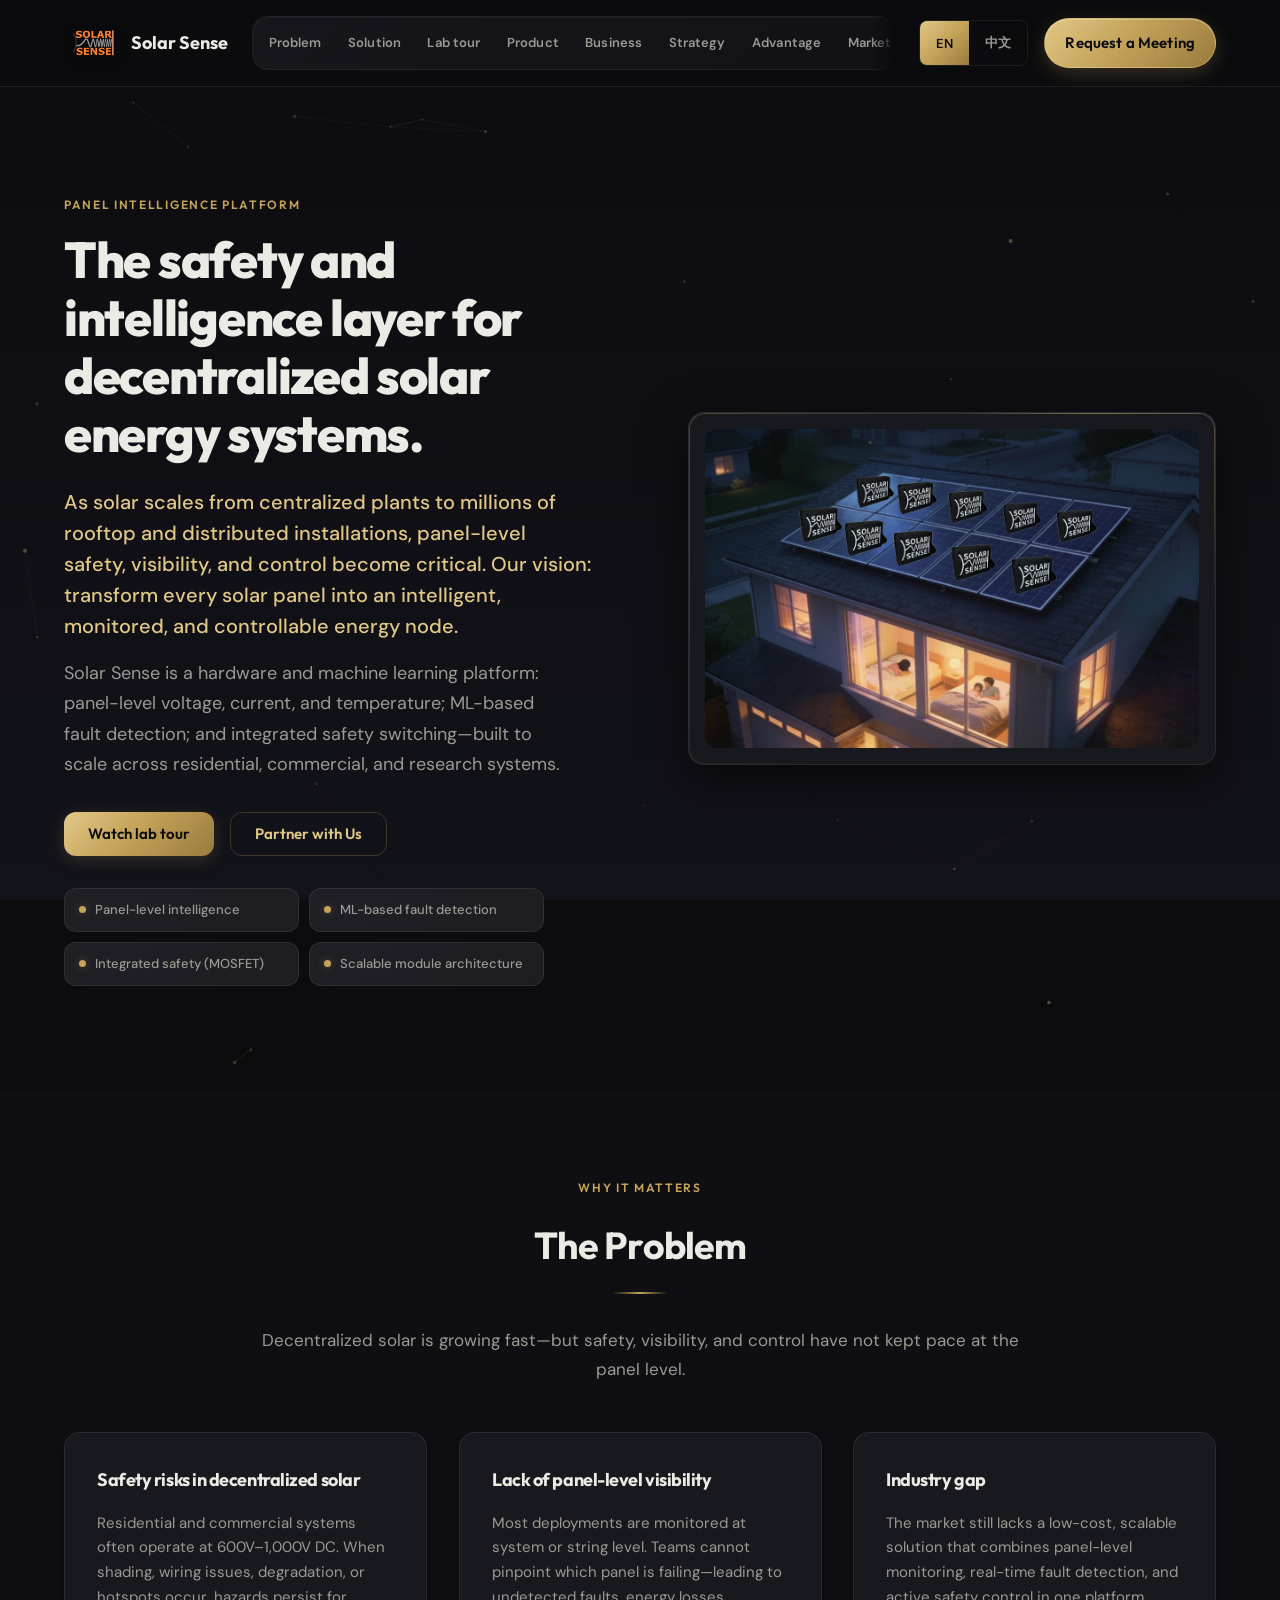
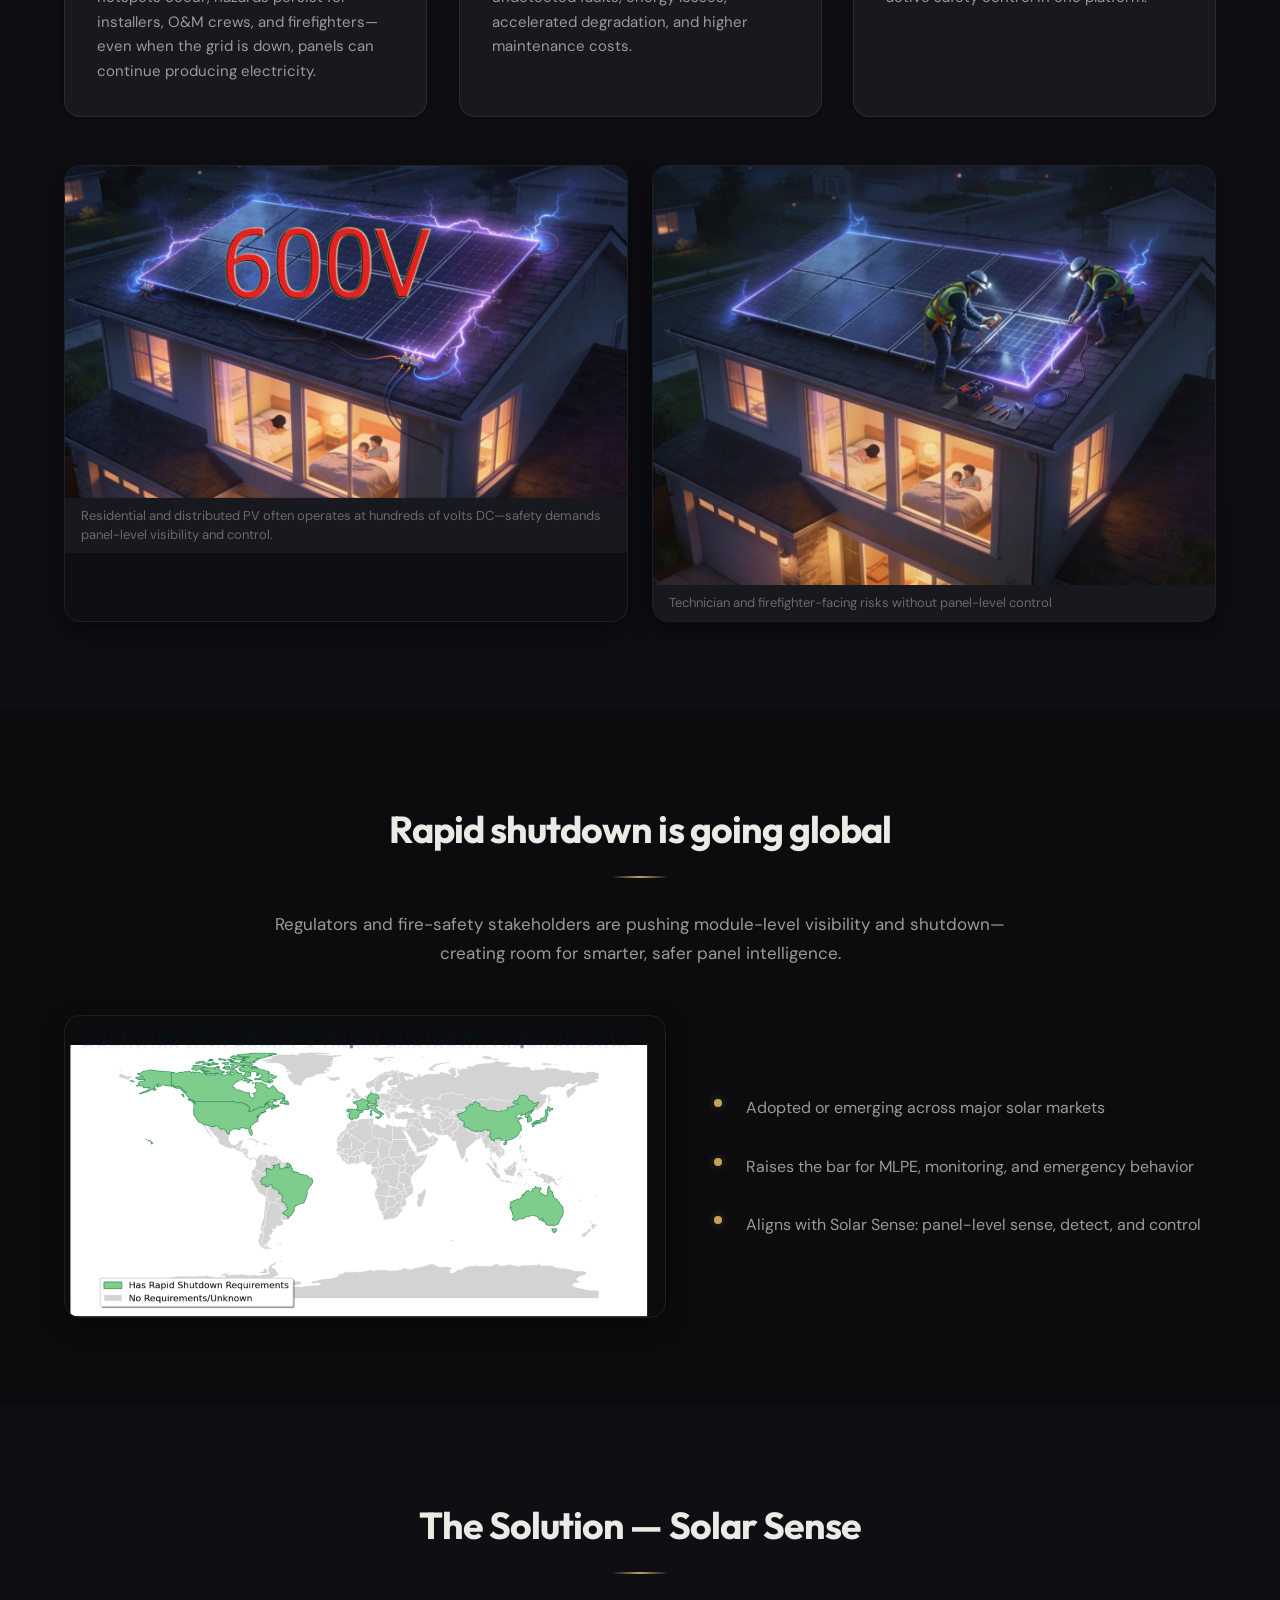
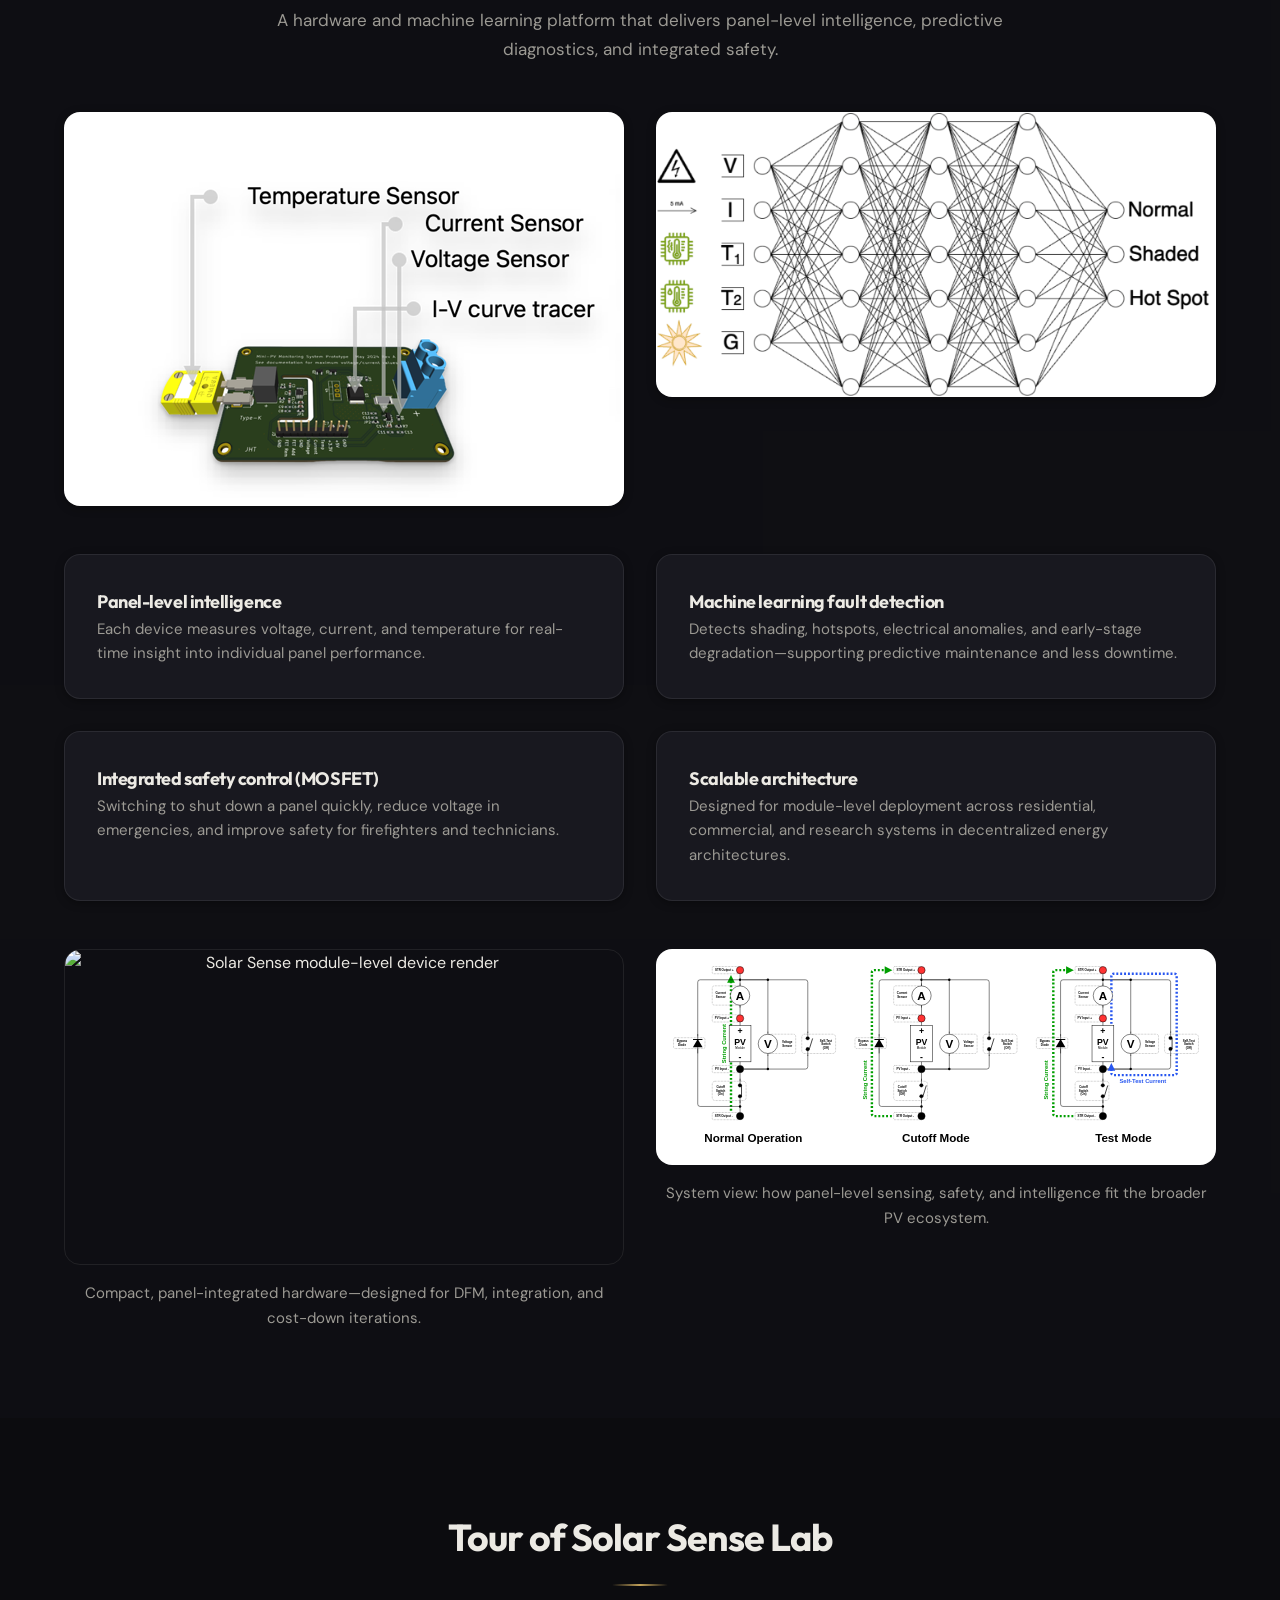
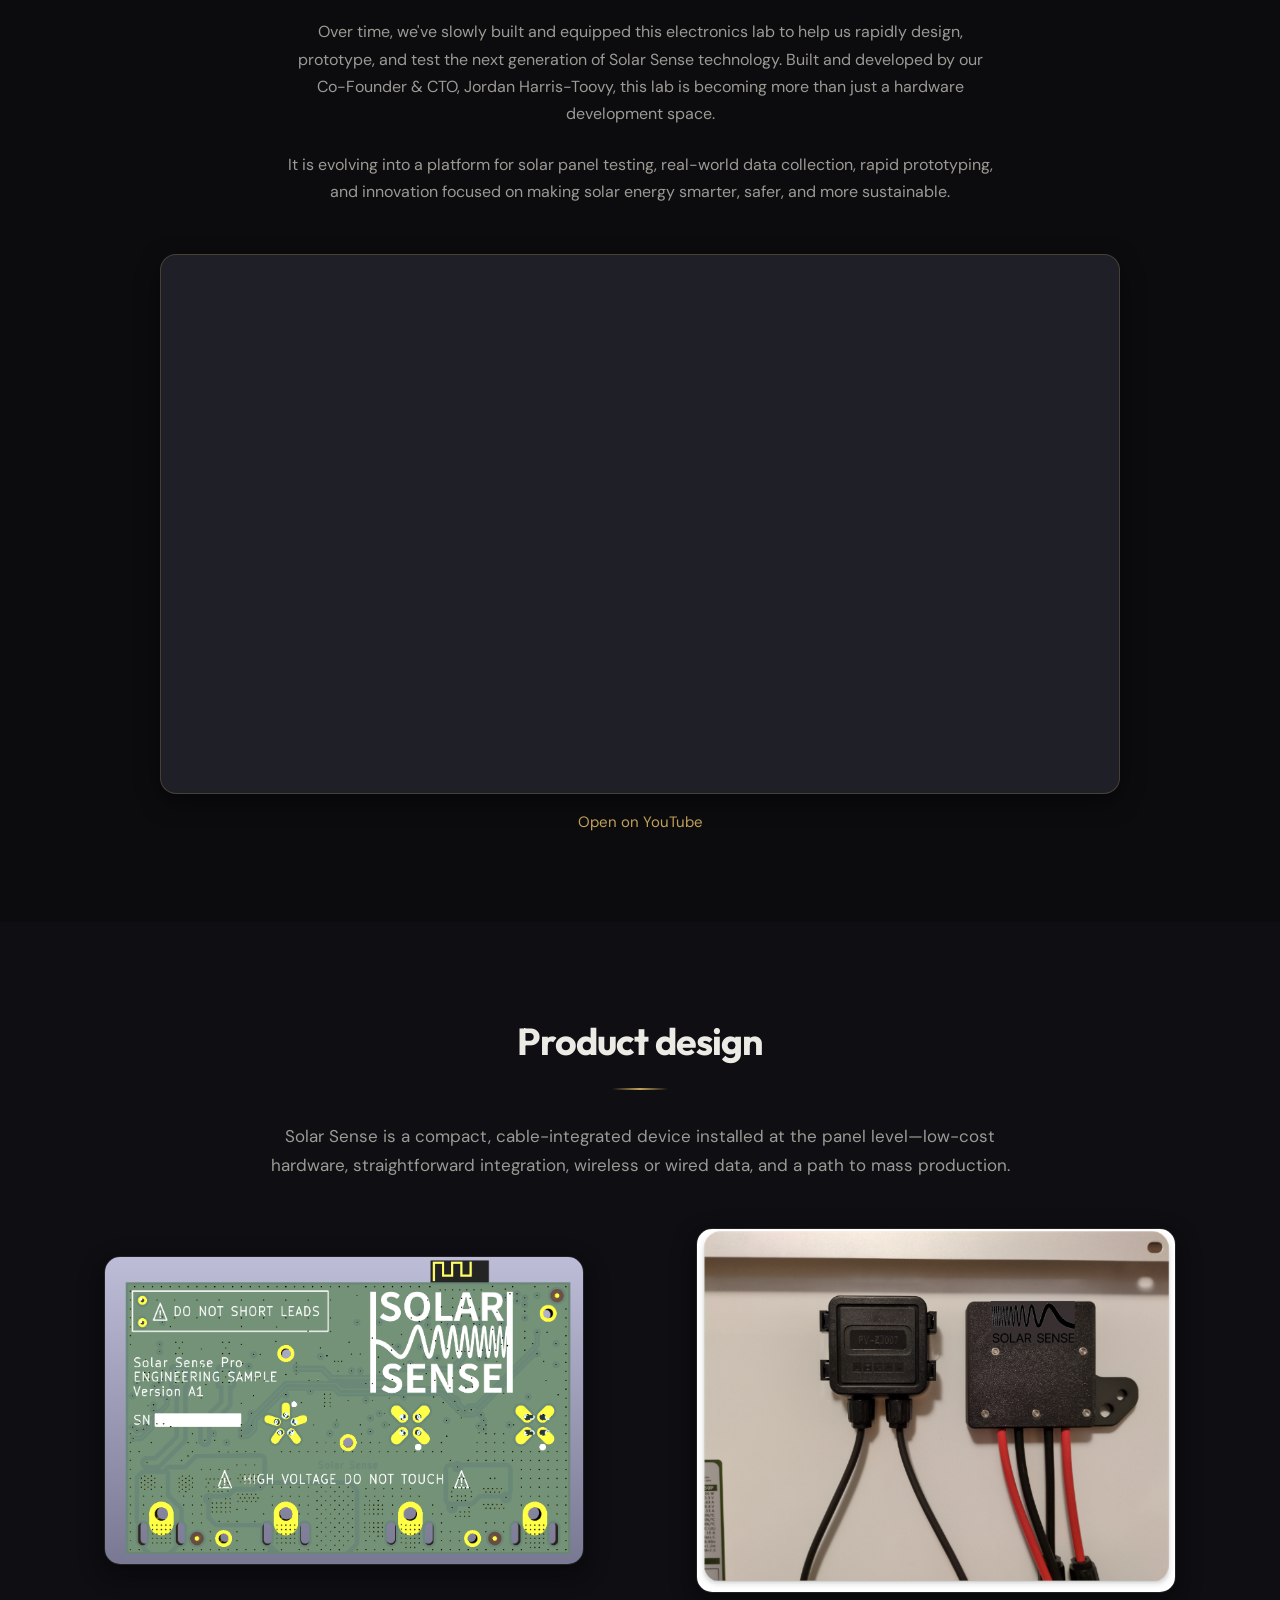
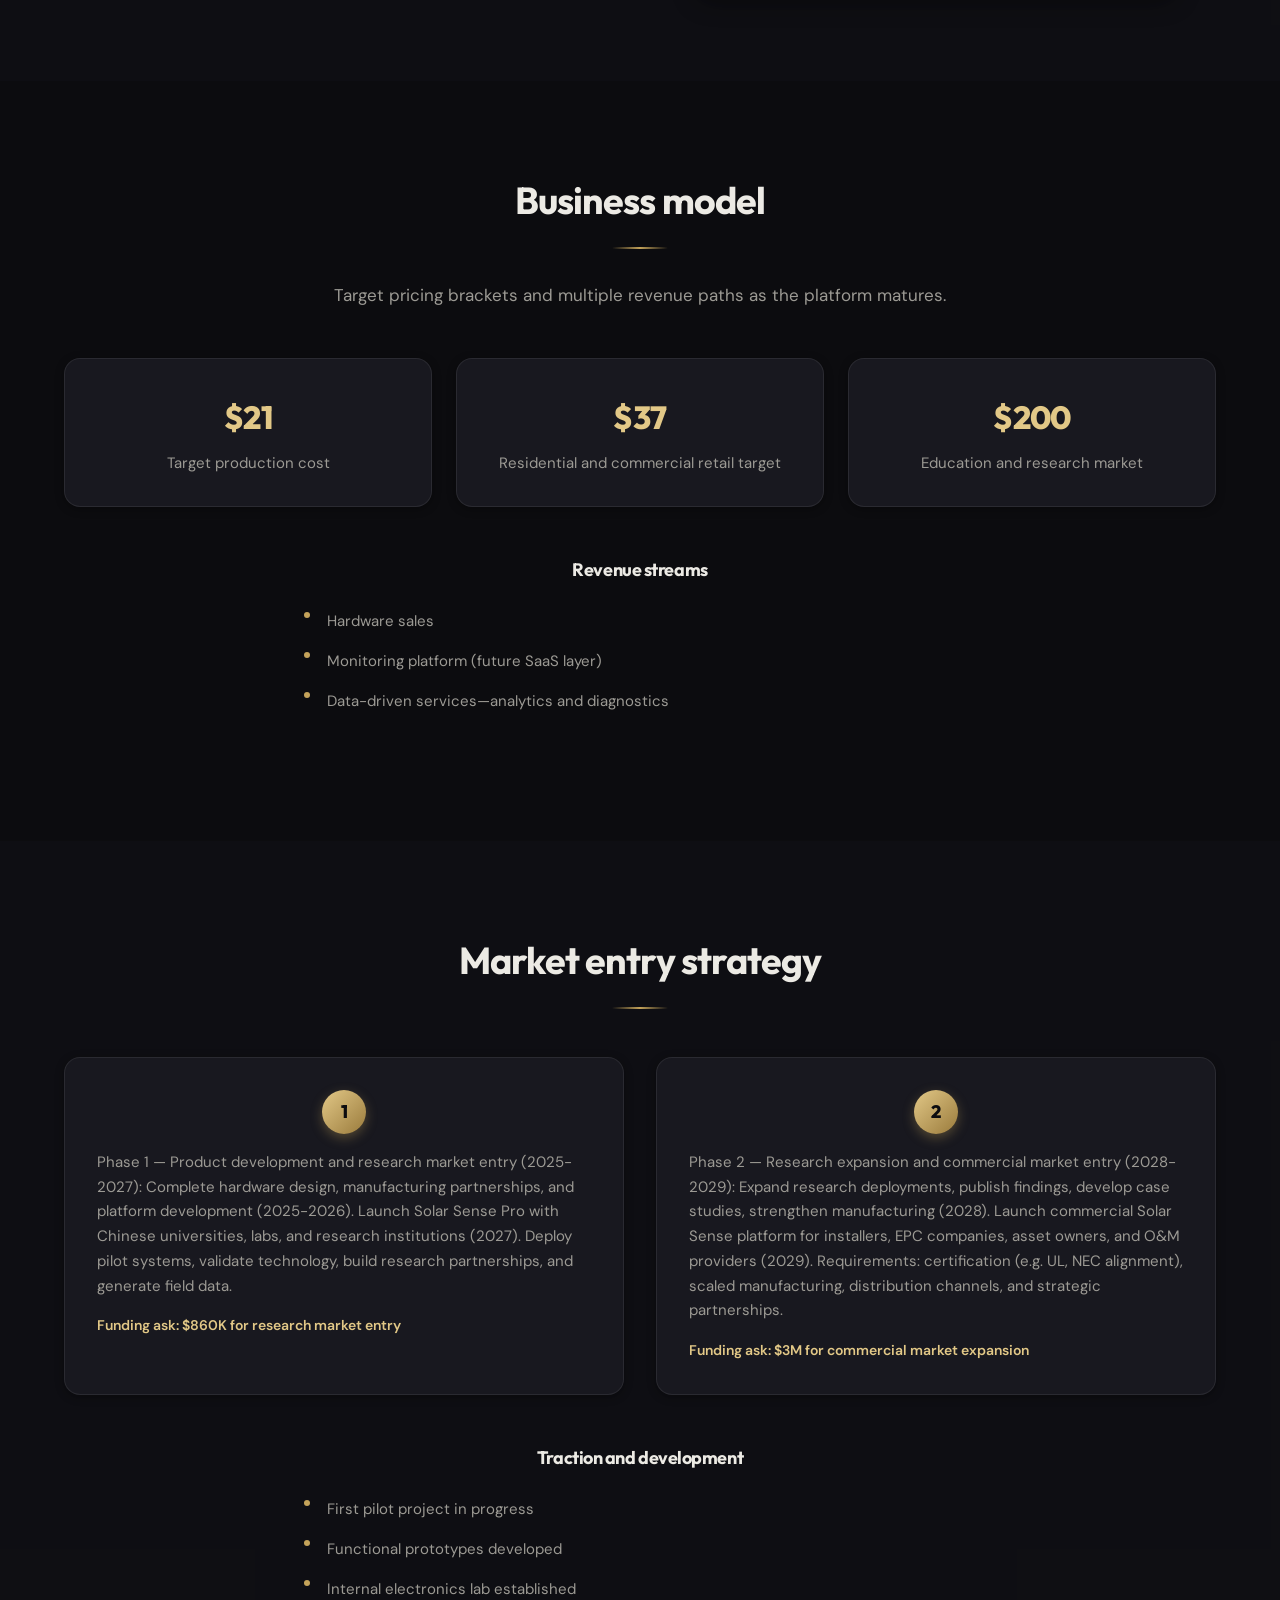
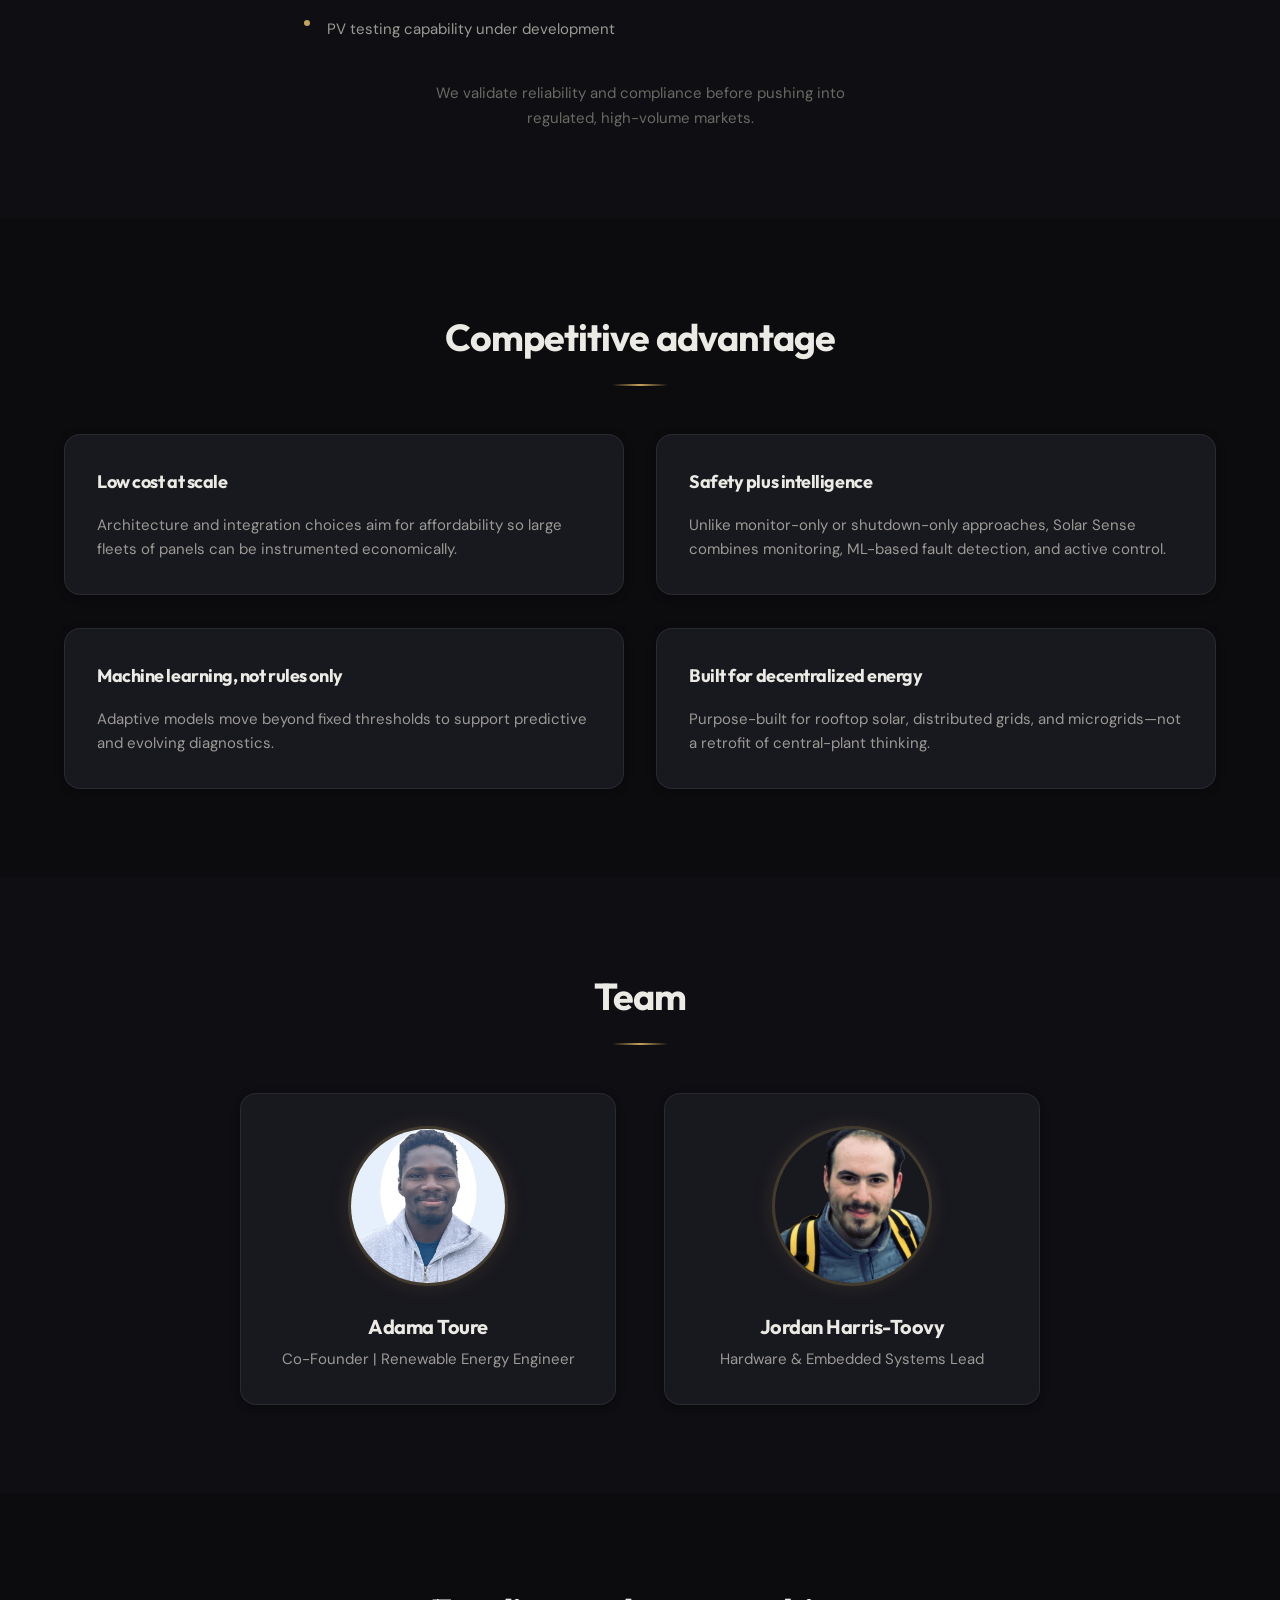
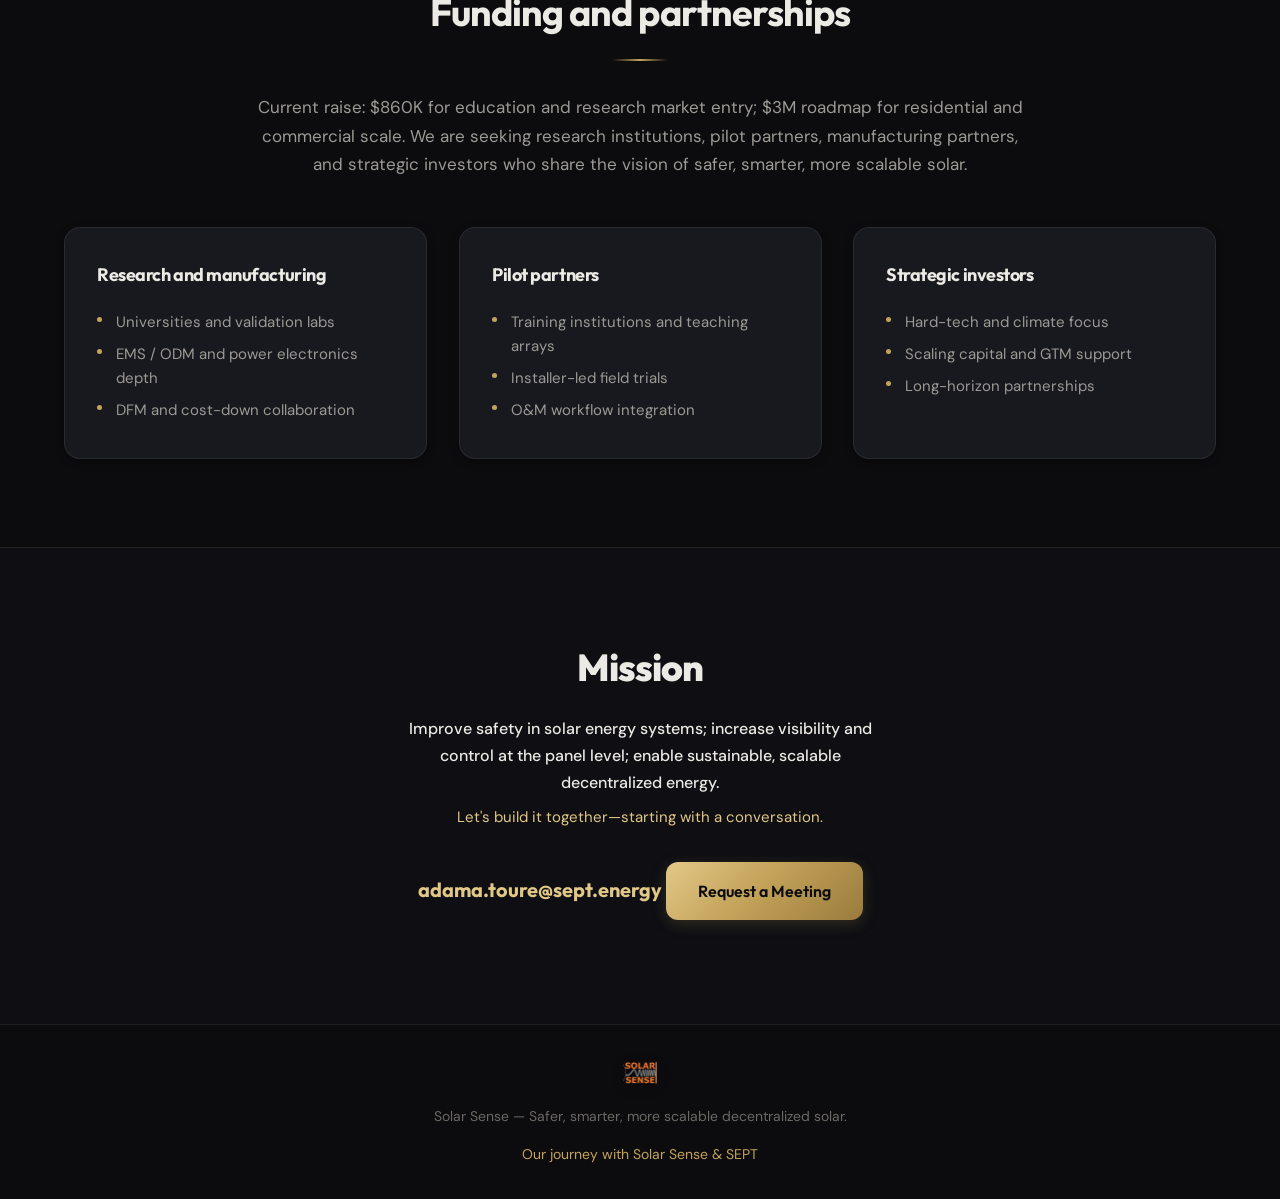
==== commit f44e73a4: "Replace hero image with brochure cover photo" ====
--- a/index.html
+++ b/index.html
@@ -67,7 +67,7 @@
         </div>
         <div class="hero-media">
           <figure class="hero-frame">
-            <img src="assets/residential-pv.png" alt="Residential and distributed solar installations" width="640" height="427">
+            <img src="assets/brochure-cover-hero.jpg" alt="Solar Sense — residential solar with panel-level intelligence" width="1114" height="720">
           </figure>
         </div>
       </div>
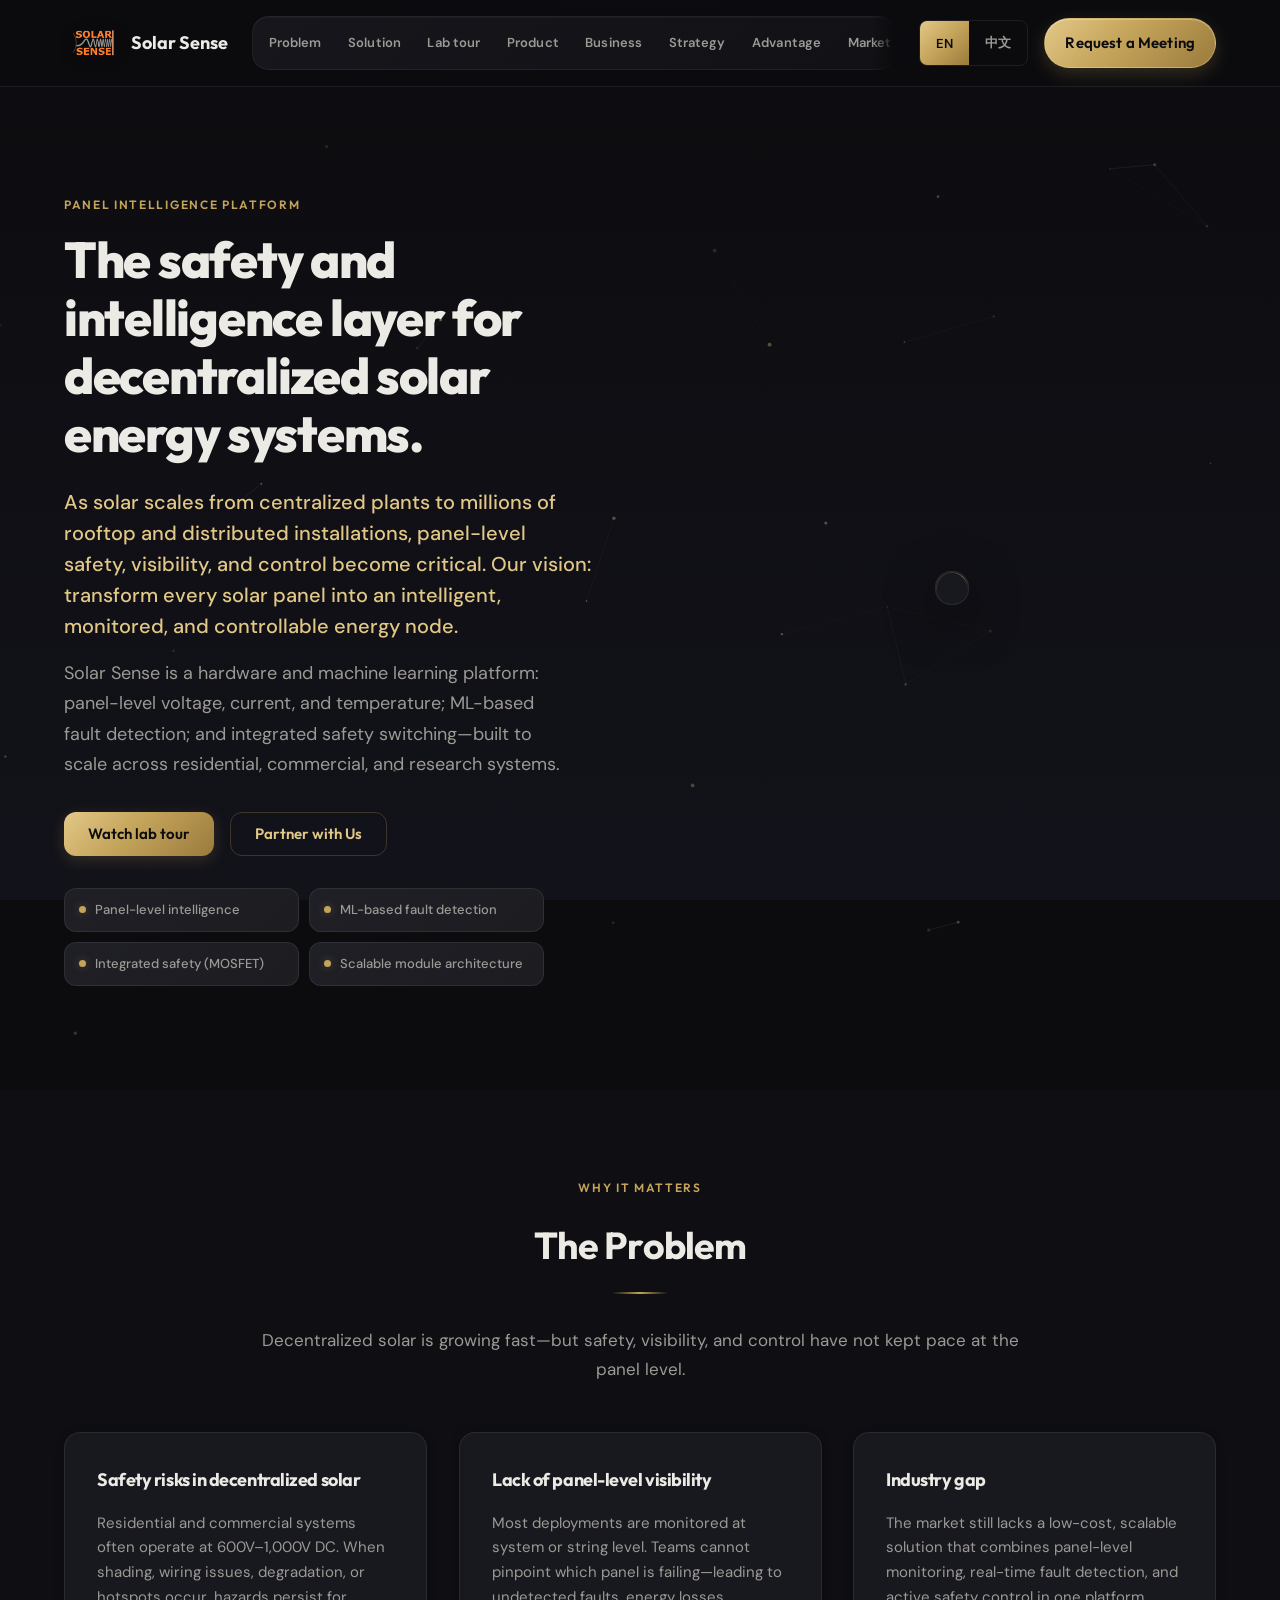
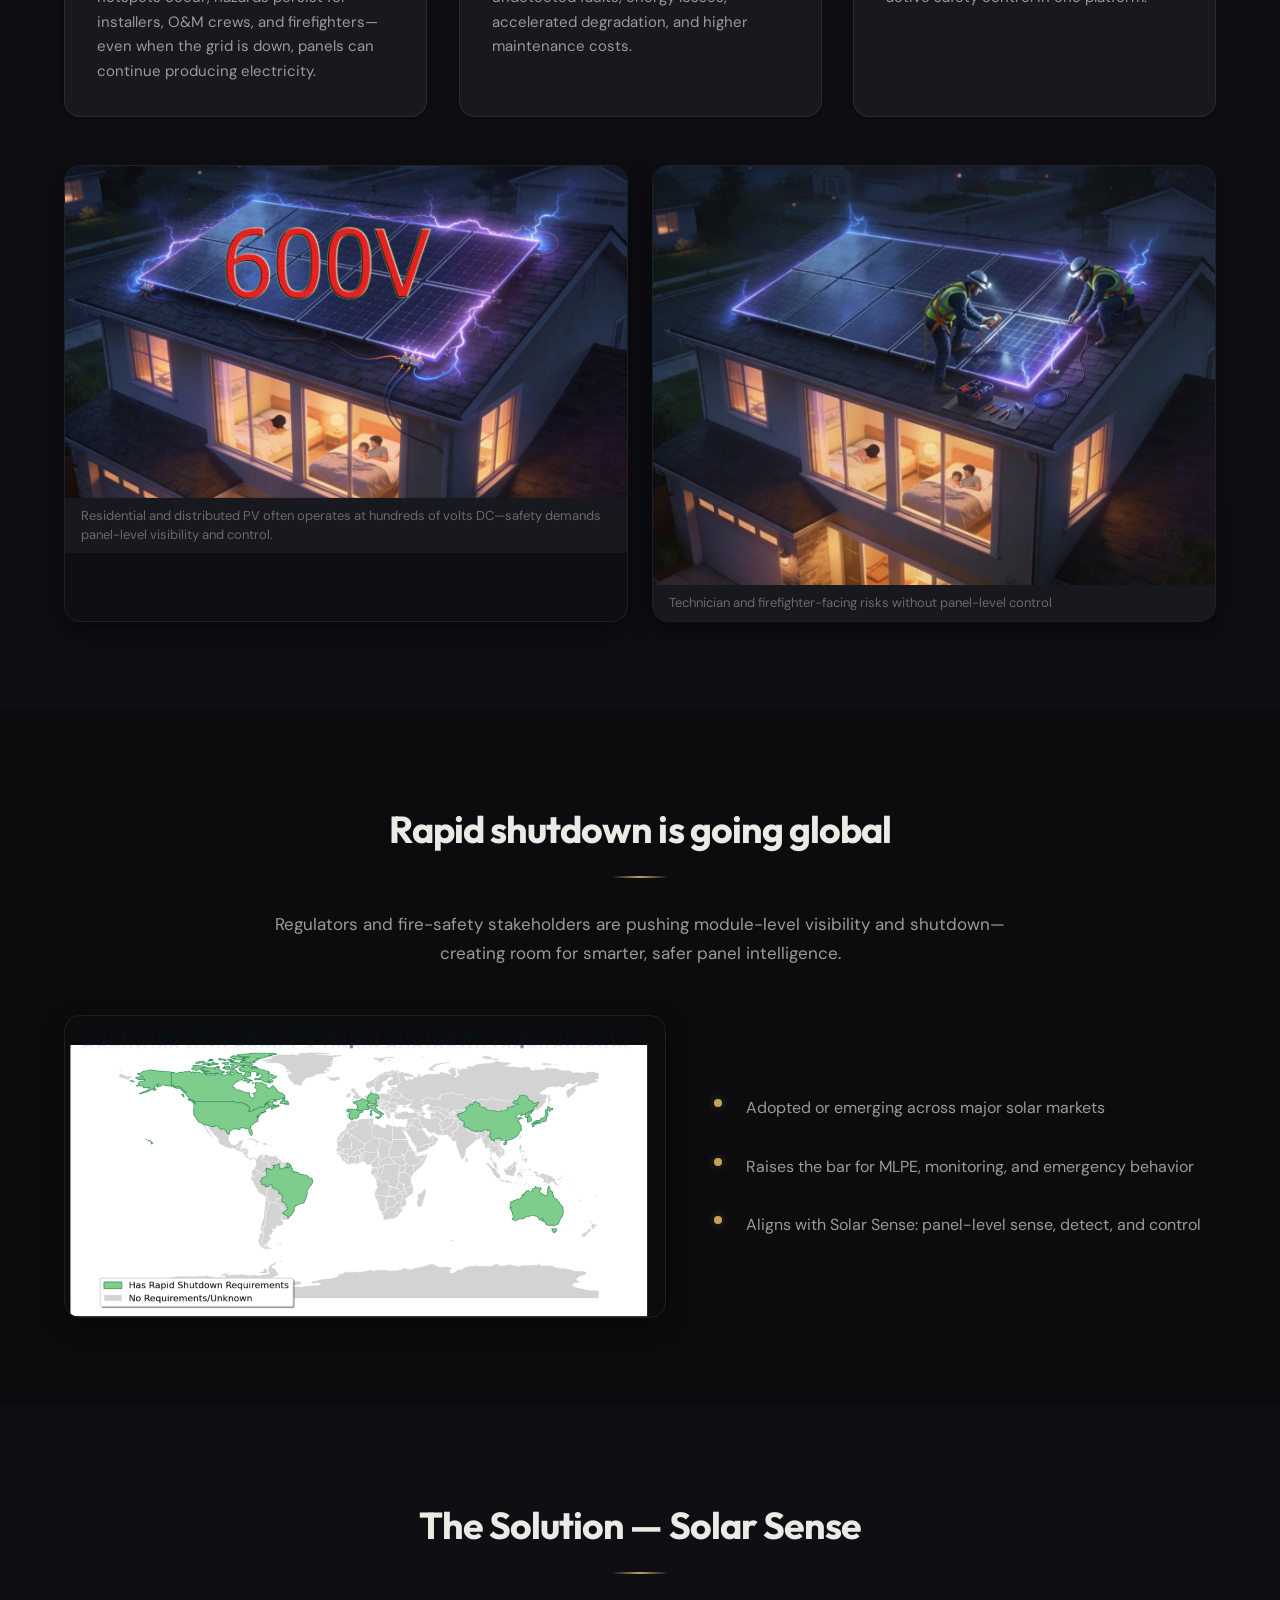
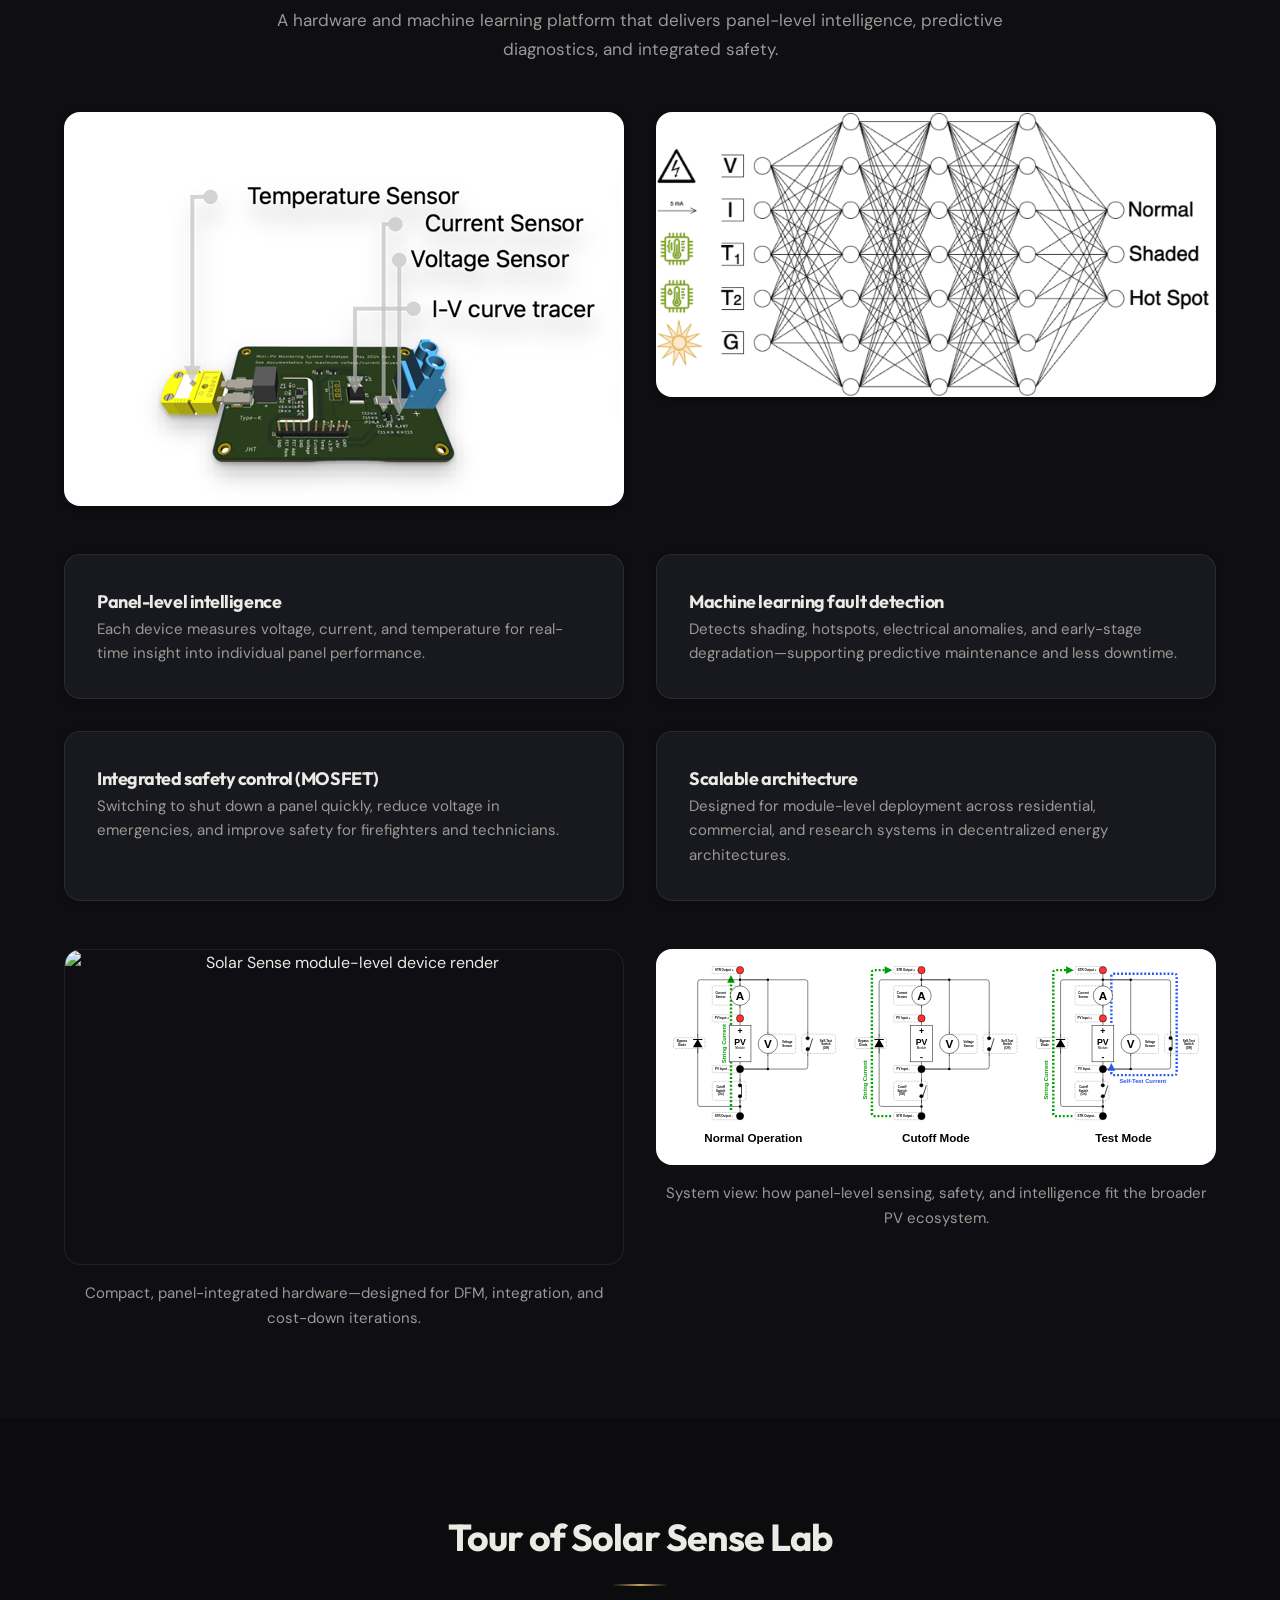
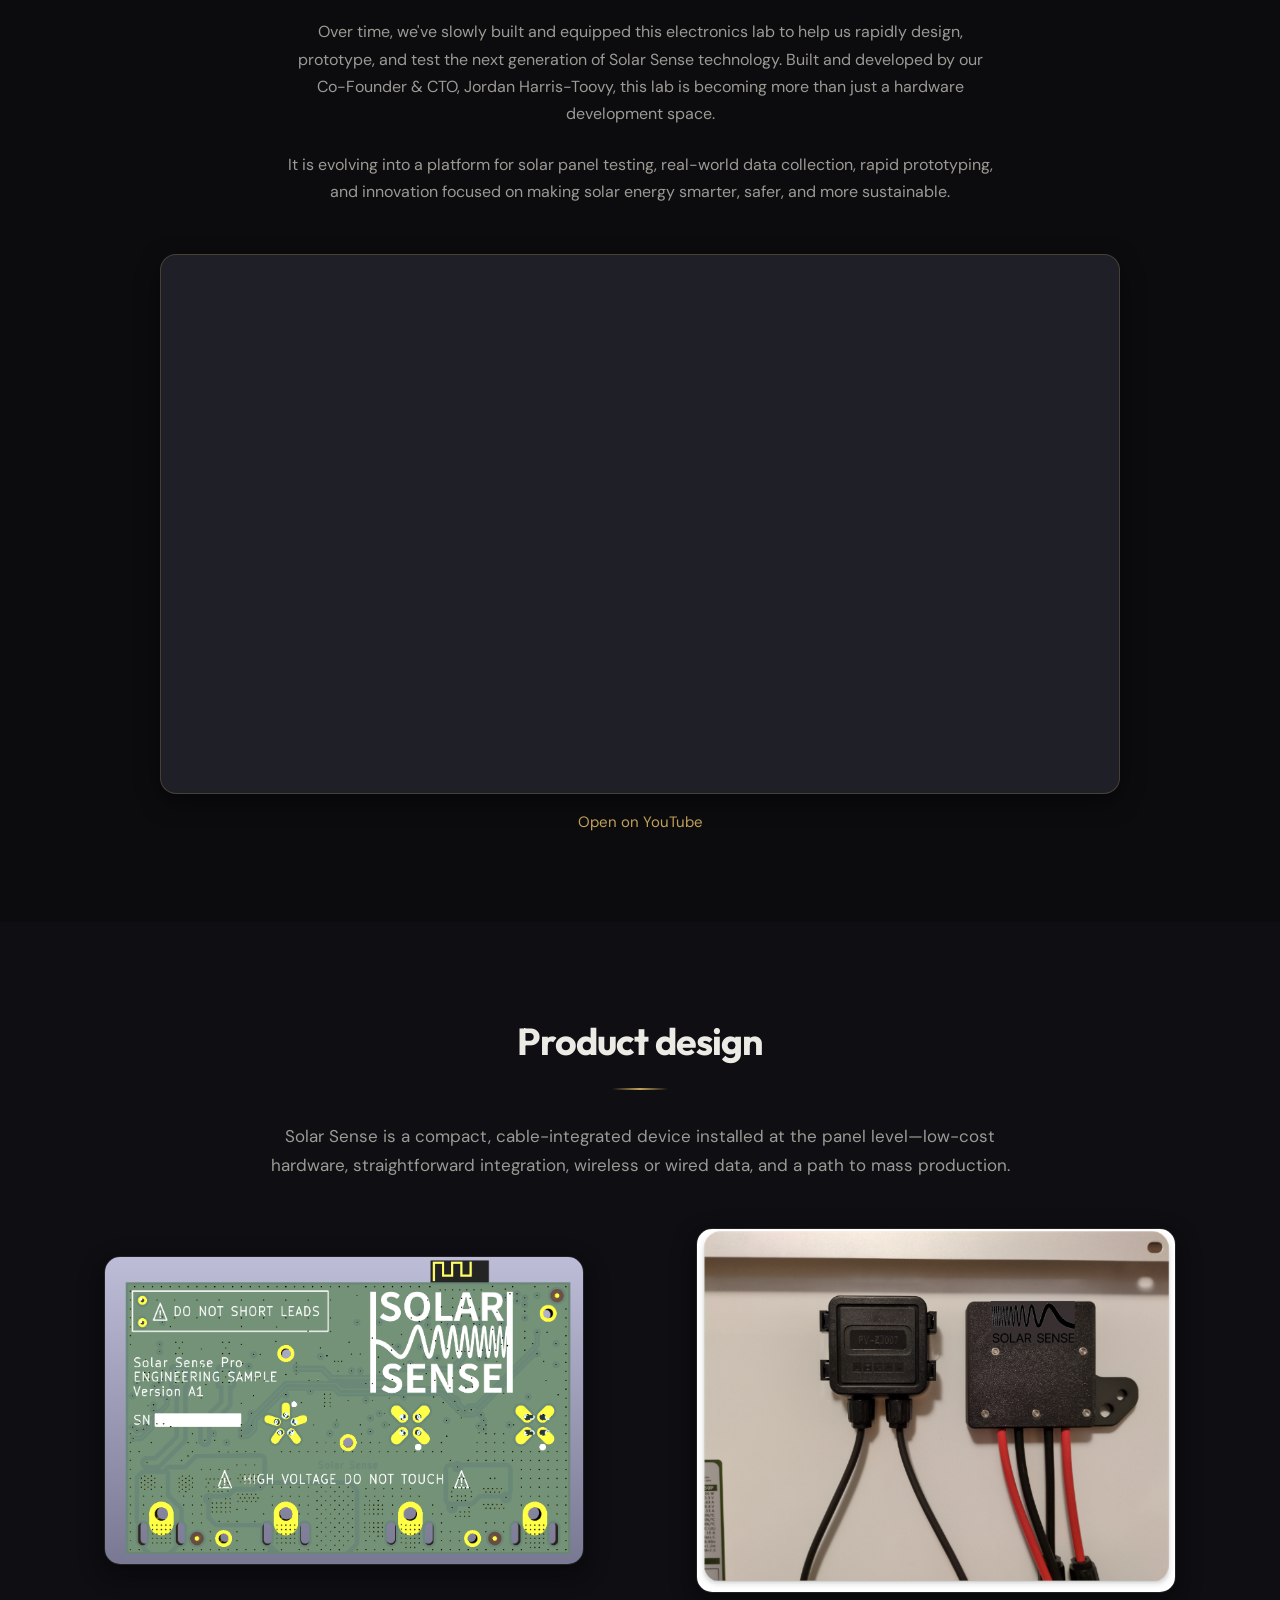
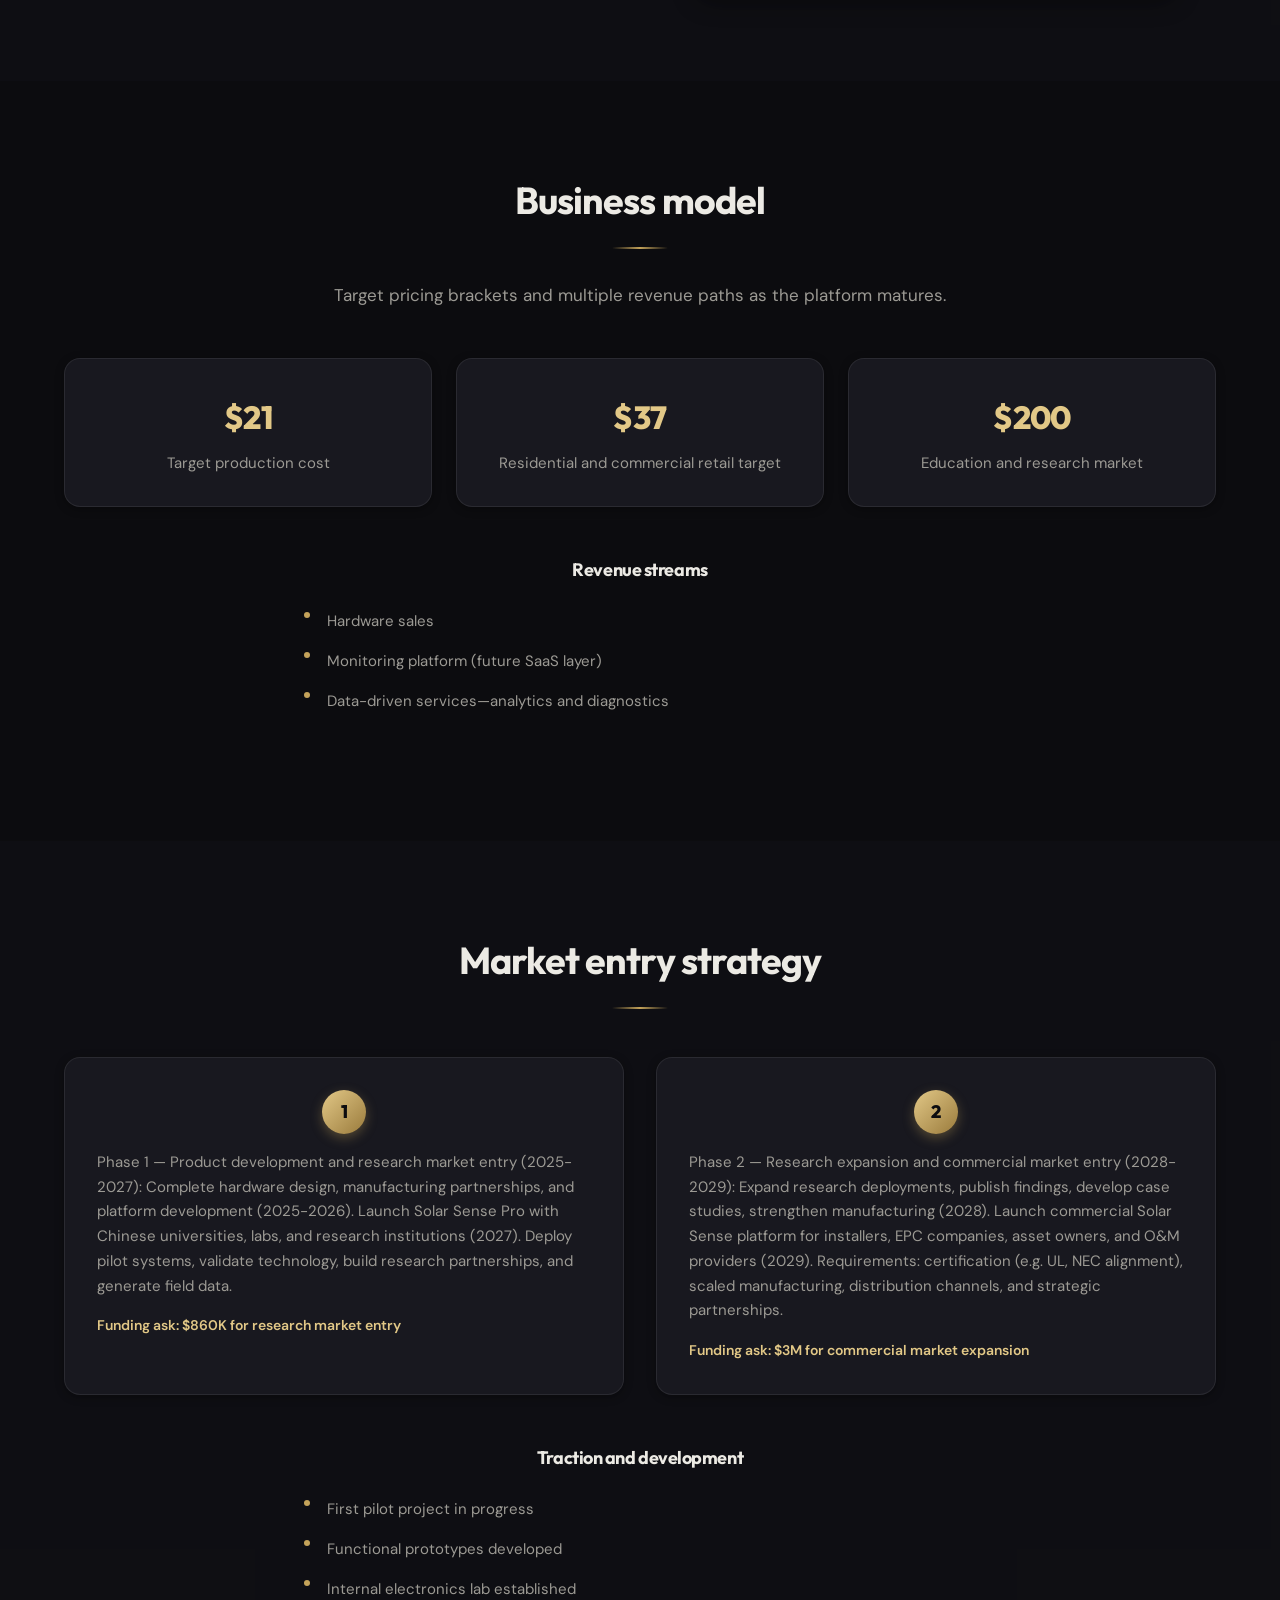
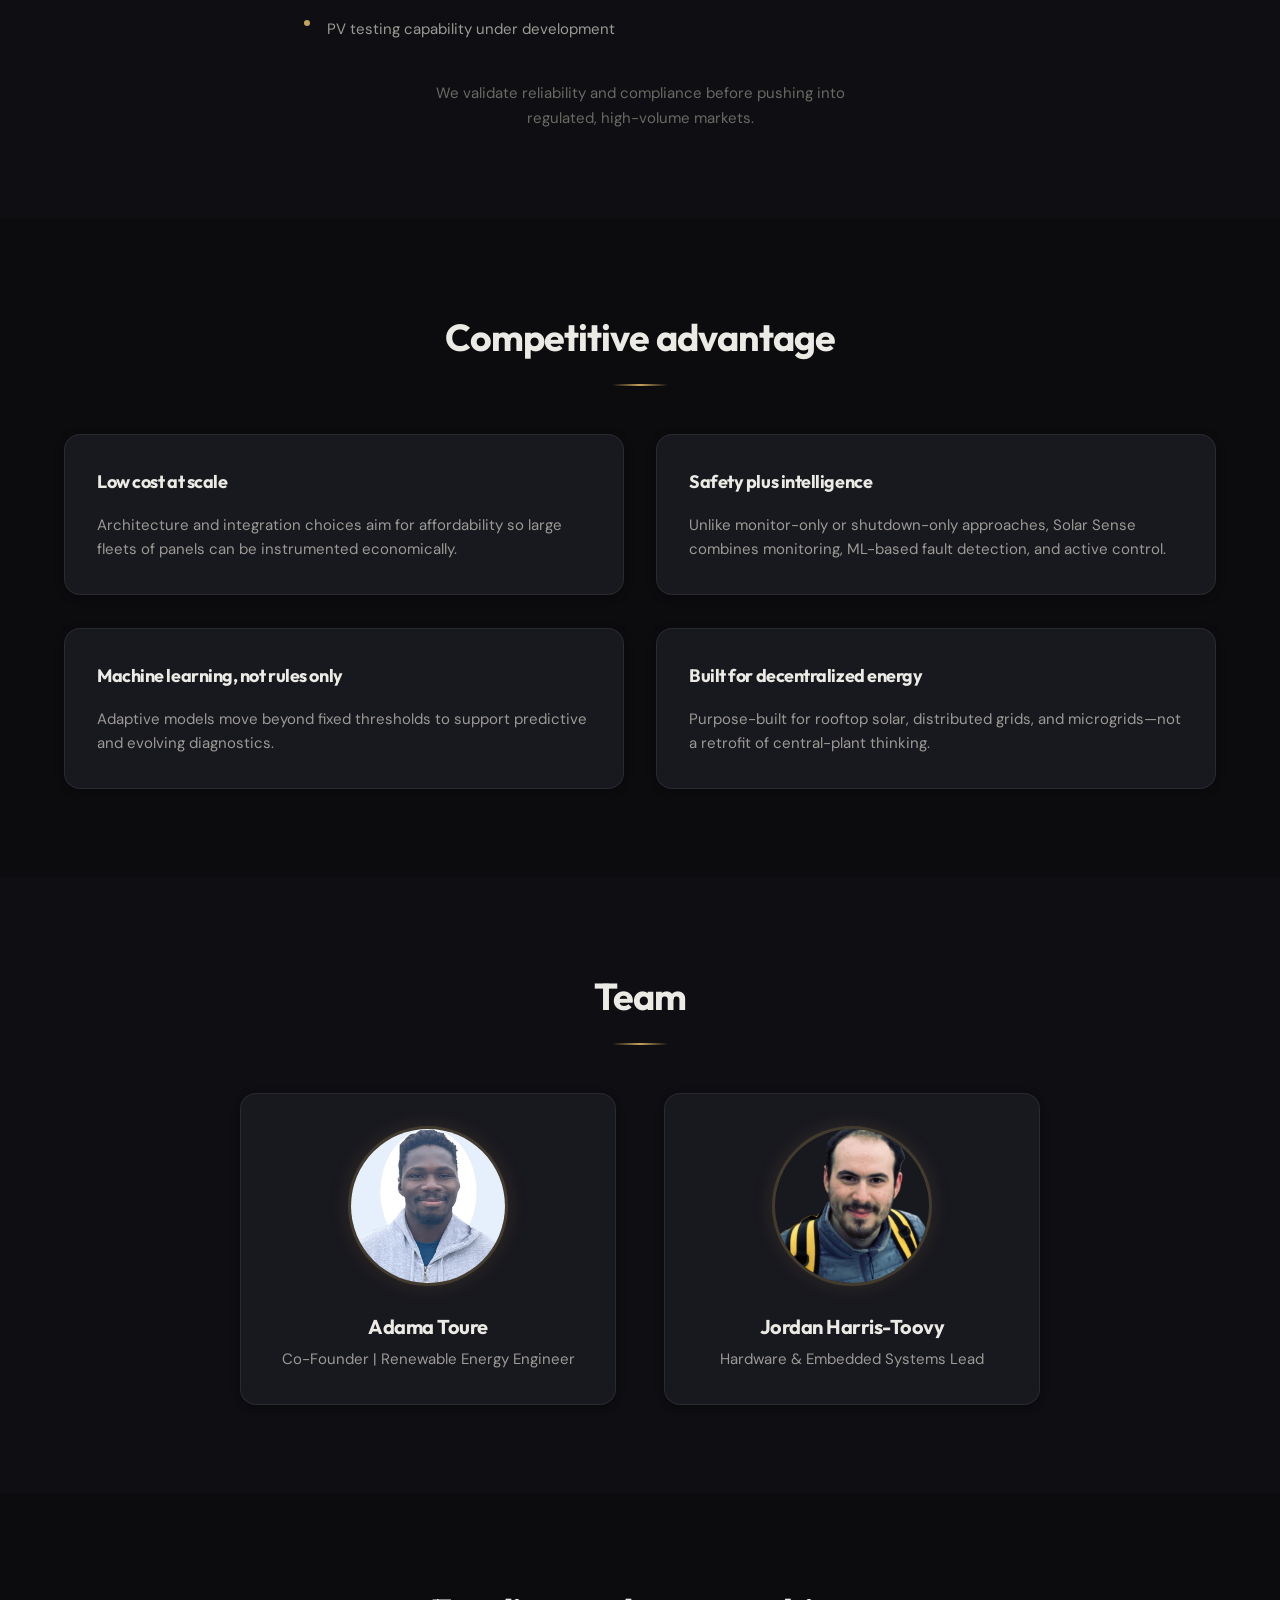
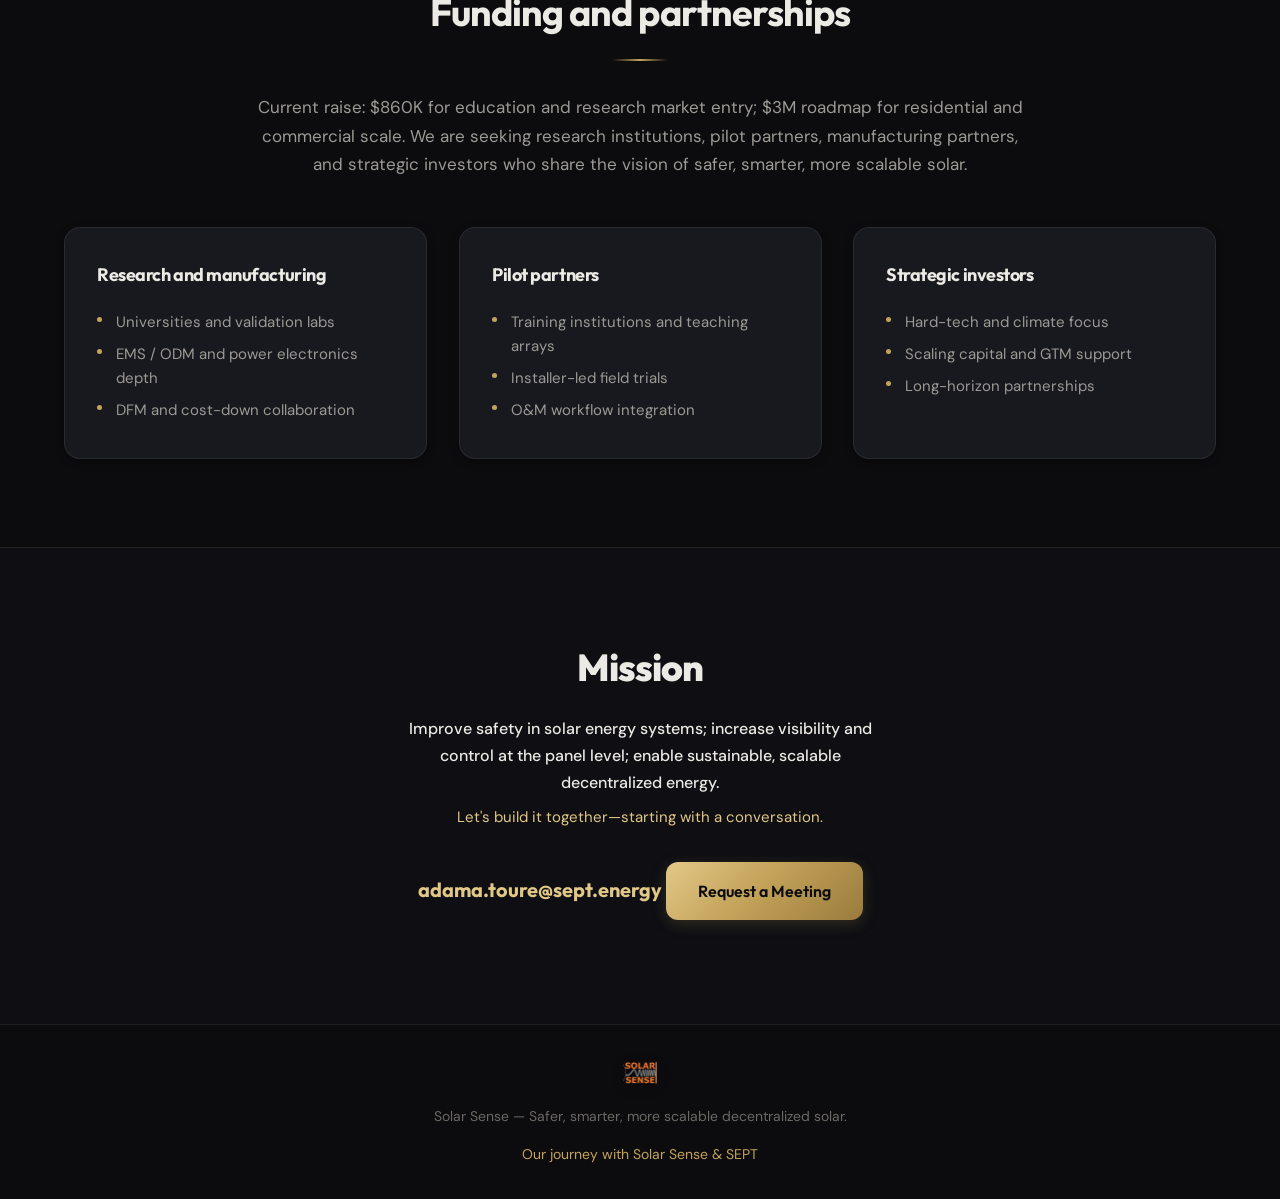
==== commit 37adb6c1: "Add 3D hero flip card revealing module hardware render" ====
--- a/index.html
+++ b/index.html
@@ -67,7 +67,17 @@
         </div>
         <div class="hero-media">
           <figure class="hero-frame">
-            <img src="assets/brochure-cover-hero.jpg" alt="Solar Sense — residential solar with panel-level intelligence" width="1114" height="720">
+            <div class="hero-flip" tabindex="0" role="button" aria-pressed="false" aria-label="Flip to reveal Solar Sense module hardware">
+              <div class="hero-flip-inner">
+                <div class="hero-flip-face hero-flip-front">
+                  <img src="assets/brochure-cover-hero.jpg" alt="Solar Sense — residential solar with panel-level intelligence" width="1114" height="720">
+                </div>
+                <div class="hero-flip-face hero-flip-back">
+                  <img src="assets/solarsense-dummy-glow.png" alt="Solar Sense module-level device render" width="800" height="450">
+                </div>
+              </div>
+              <span class="hero-flip-hint" data-en="Hover to flip" data-zh="悬停翻转">Hover to flip</span>
+            </div>
           </figure>
         </div>
       </div>
--- a/styles.css
+++ b/styles.css
@@ -945,6 +945,120 @@
   max-width: 560px;
 }
 
+/* Hero flip card: brochure cover ↔ module hardware render */
+.hero-flip {
+  position: relative;
+  width: 100%;
+  max-width: 560px;
+  aspect-ratio: 1114 / 720;
+  perspective: 1200px;
+  cursor: pointer;
+  outline: none;
+}
+
+.hero-flip-inner {
+  position: relative;
+  width: 100%;
+  height: 100%;
+  transform-style: preserve-3d;
+  will-change: transform;
+  transition: transform 0.95s cubic-bezier(0.34, 1.12, 0.64, 1);
+}
+
+.hero-flip.is-flipped .hero-flip-inner {
+  transform: rotateY(180deg);
+}
+
+.hero-flip.is-flipping .hero-flip-inner {
+  filter: drop-shadow(0 0 22px rgba(196, 163, 90, 0.35));
+}
+
+.hero-flip-face {
+  position: absolute;
+  inset: 0;
+  border-radius: var(--radius-md);
+  overflow: hidden;
+  backface-visibility: hidden;
+  -webkit-backface-visibility: hidden;
+}
+
+.hero-flip-front img {
+  width: 100%;
+  height: 100%;
+  object-fit: cover;
+  display: block;
+  border-radius: var(--radius-md);
+}
+
+.hero-flip-back {
+  transform: rotateY(180deg);
+  background:
+    radial-gradient(ellipse 80% 70% at 50% 42%, rgba(196, 163, 90, 0.12), transparent 62%),
+    var(--surface);
+  display: flex;
+  align-items: center;
+  justify-content: center;
+}
+
+.hero-flip-back img {
+  width: 100%;
+  height: 100%;
+  object-fit: contain;
+  display: block;
+  padding: 0.65rem;
+  border-radius: var(--radius-md);
+}
+
+.hero-flip-hint {
+  position: absolute;
+  right: 0.85rem;
+  bottom: 0.85rem;
+  z-index: 2;
+  pointer-events: none;
+  font-size: 0.6875rem;
+  font-weight: 600;
+  letter-spacing: 0.07em;
+  text-transform: uppercase;
+  color: var(--gold-light);
+  background: rgba(24, 24, 31, 0.82);
+  border: 1px solid var(--border-gold);
+  border-radius: 999px;
+  padding: 0.38rem 0.72rem;
+  box-shadow: var(--shadow-sm);
+  opacity: 0;
+  transform: translateY(8px);
+  transition:
+    opacity var(--duration-normal) var(--ease-standard),
+    transform var(--duration-normal) var(--ease-standard);
+}
+
+.hero-flip:not(.is-flipped) .hero-flip-hint {
+  opacity: 1;
+  transform: translateY(0);
+  animation: heroFlipHint 2.8s ease-in-out infinite;
+}
+
+@keyframes heroFlipHint {
+  0%, 100% { box-shadow: var(--shadow-sm); }
+  50% { box-shadow: var(--shadow-sm), 0 0 14px rgba(196, 163, 90, 0.28); }
+}
+
+.hero-flip:focus-visible {
+  outline: 2px solid var(--gold);
+  outline-offset: 4px;
+  border-radius: var(--radius-md);
+}
+
+@media (prefers-reduced-motion: reduce) {
+  .hero-flip-inner {
+    transition: none;
+  }
+
+  .hero-flip:not(.is-flipped) .hero-flip-hint {
+    animation: none;
+  }
+}
+
 @media (max-width: 900px) {
   .hero-inner {
     text-align: center;
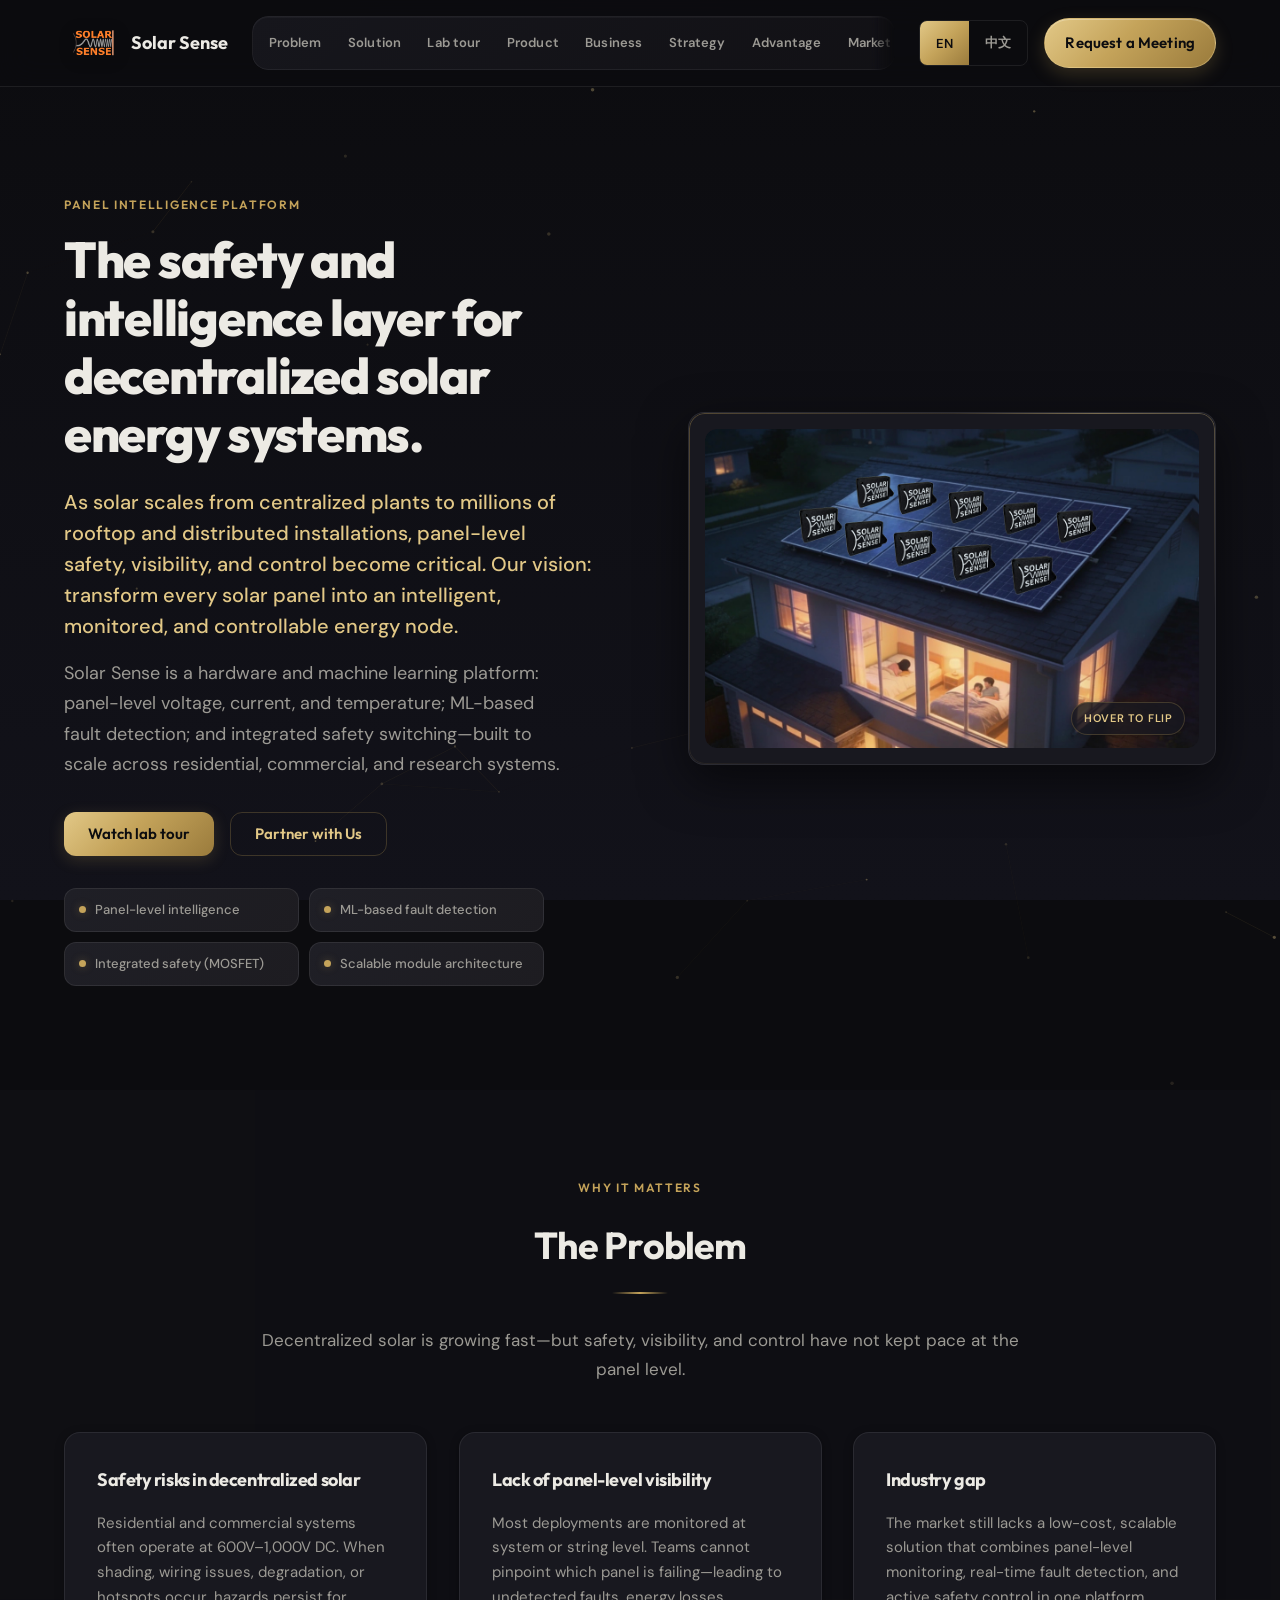
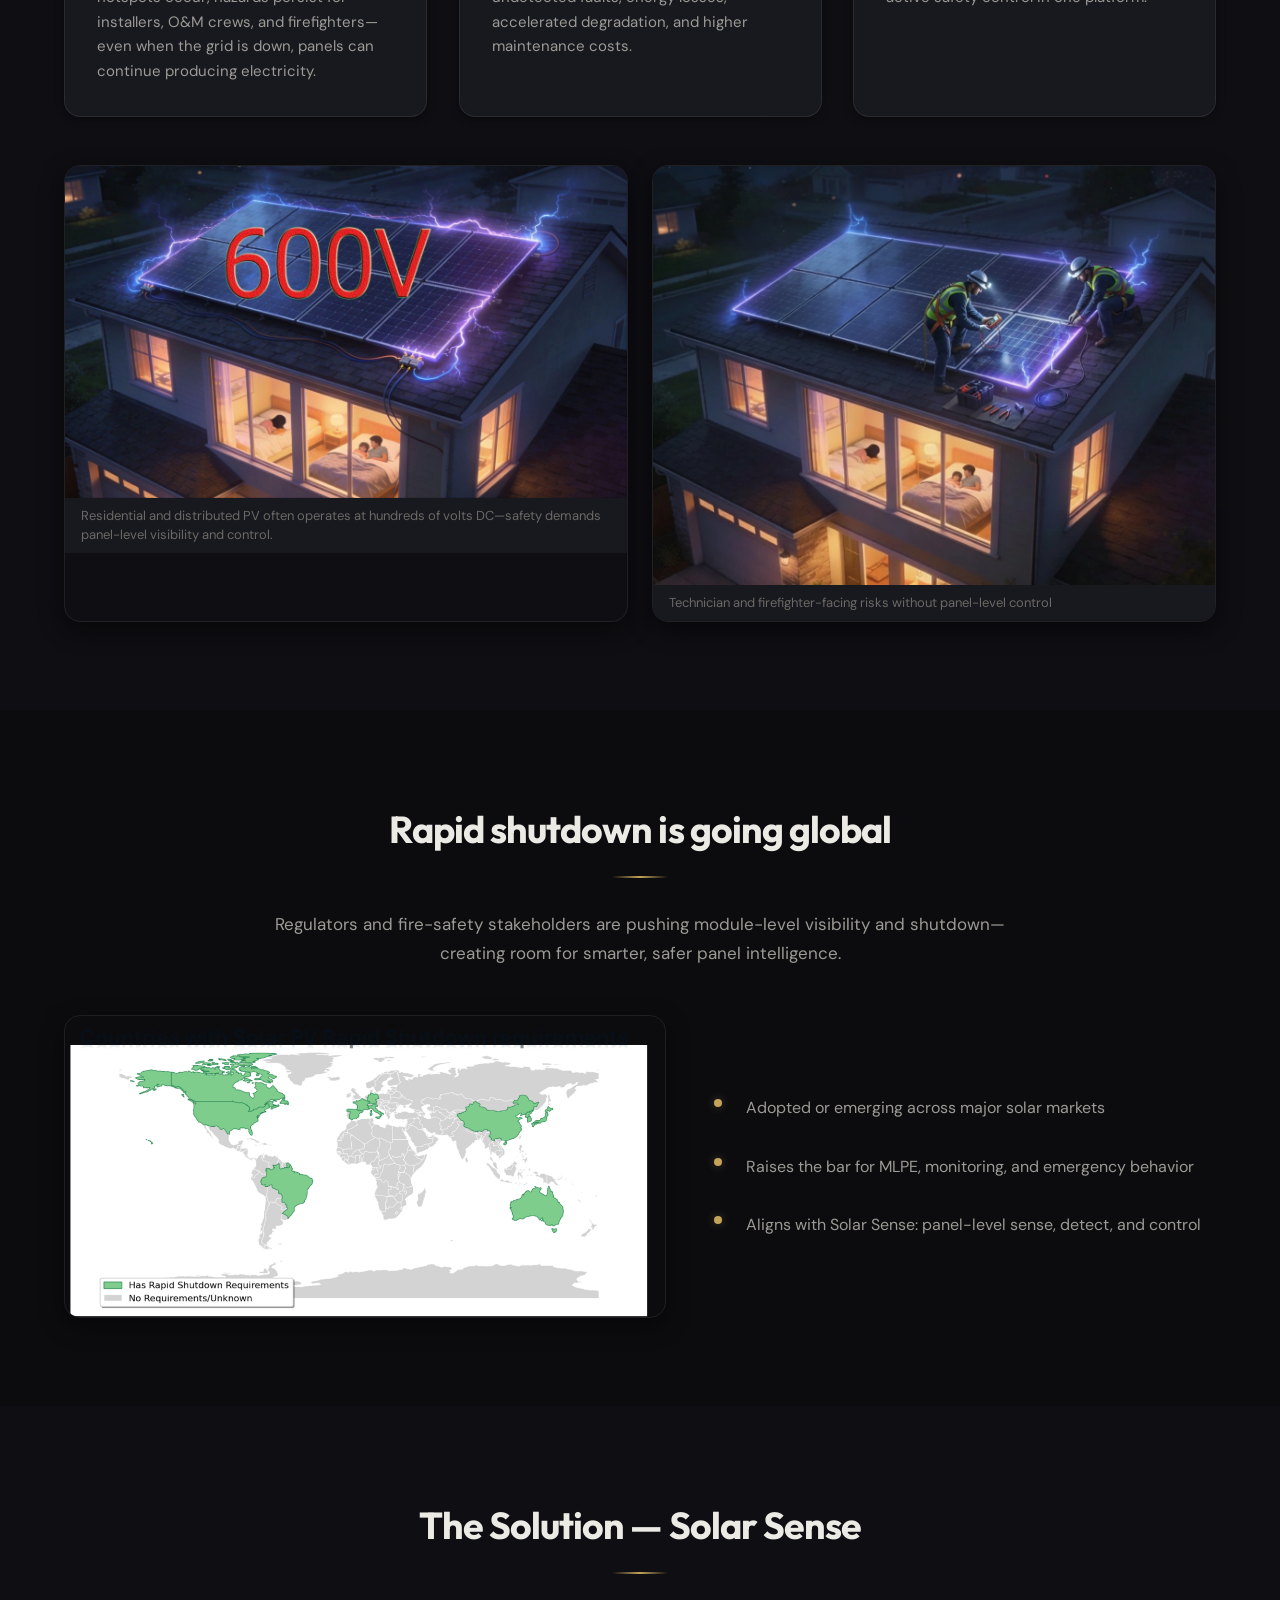
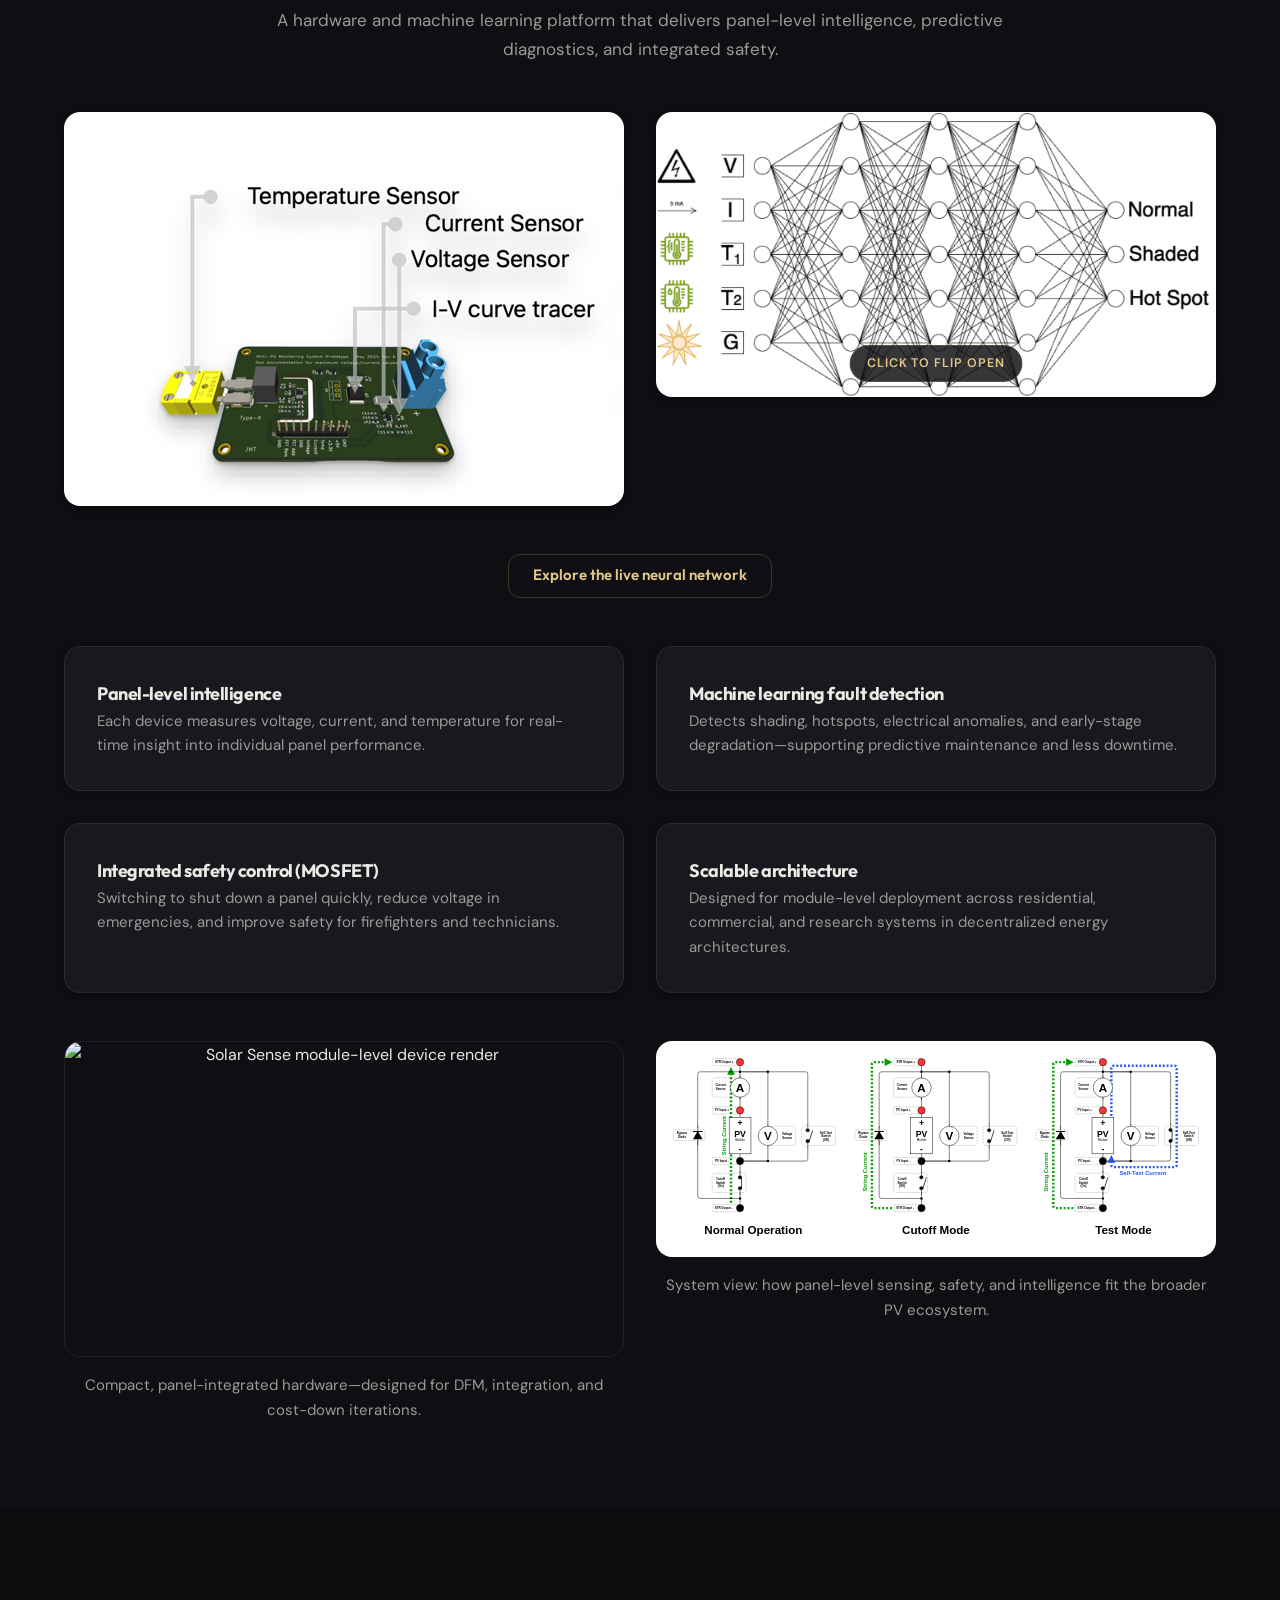
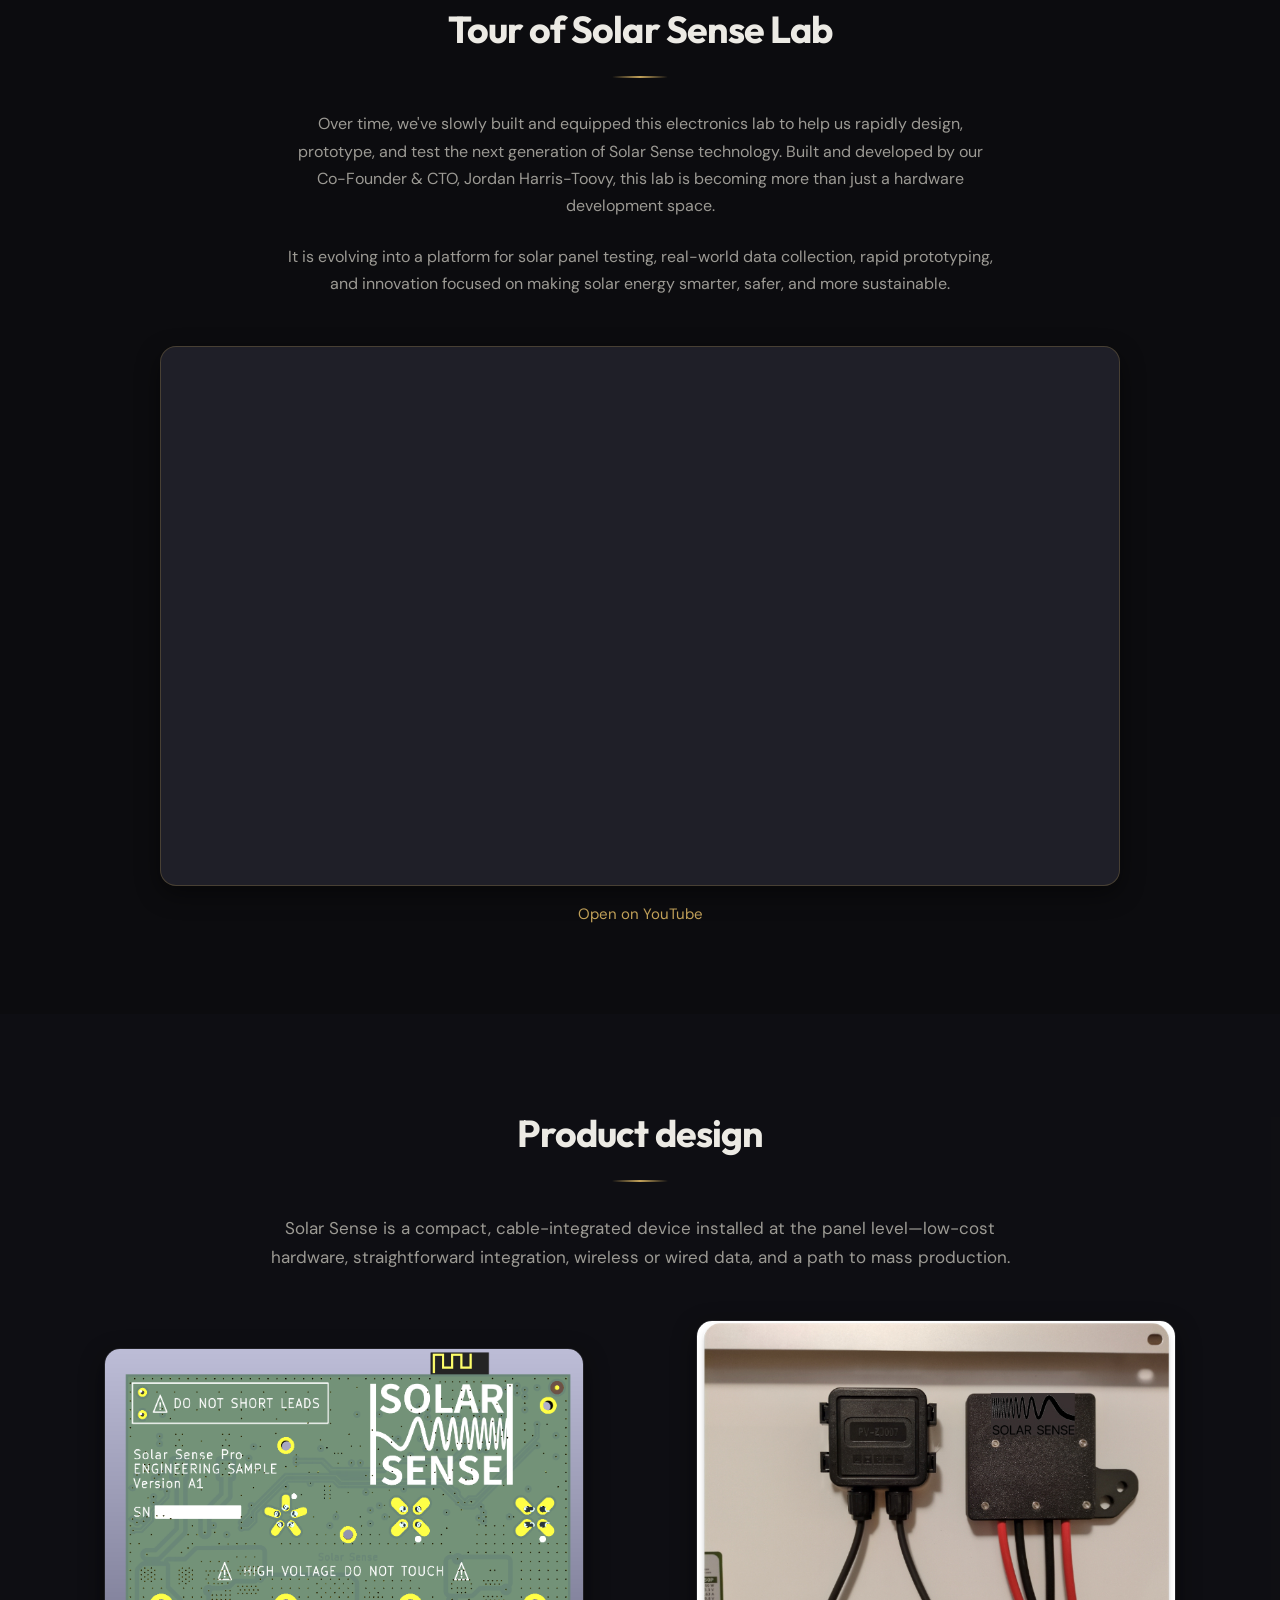
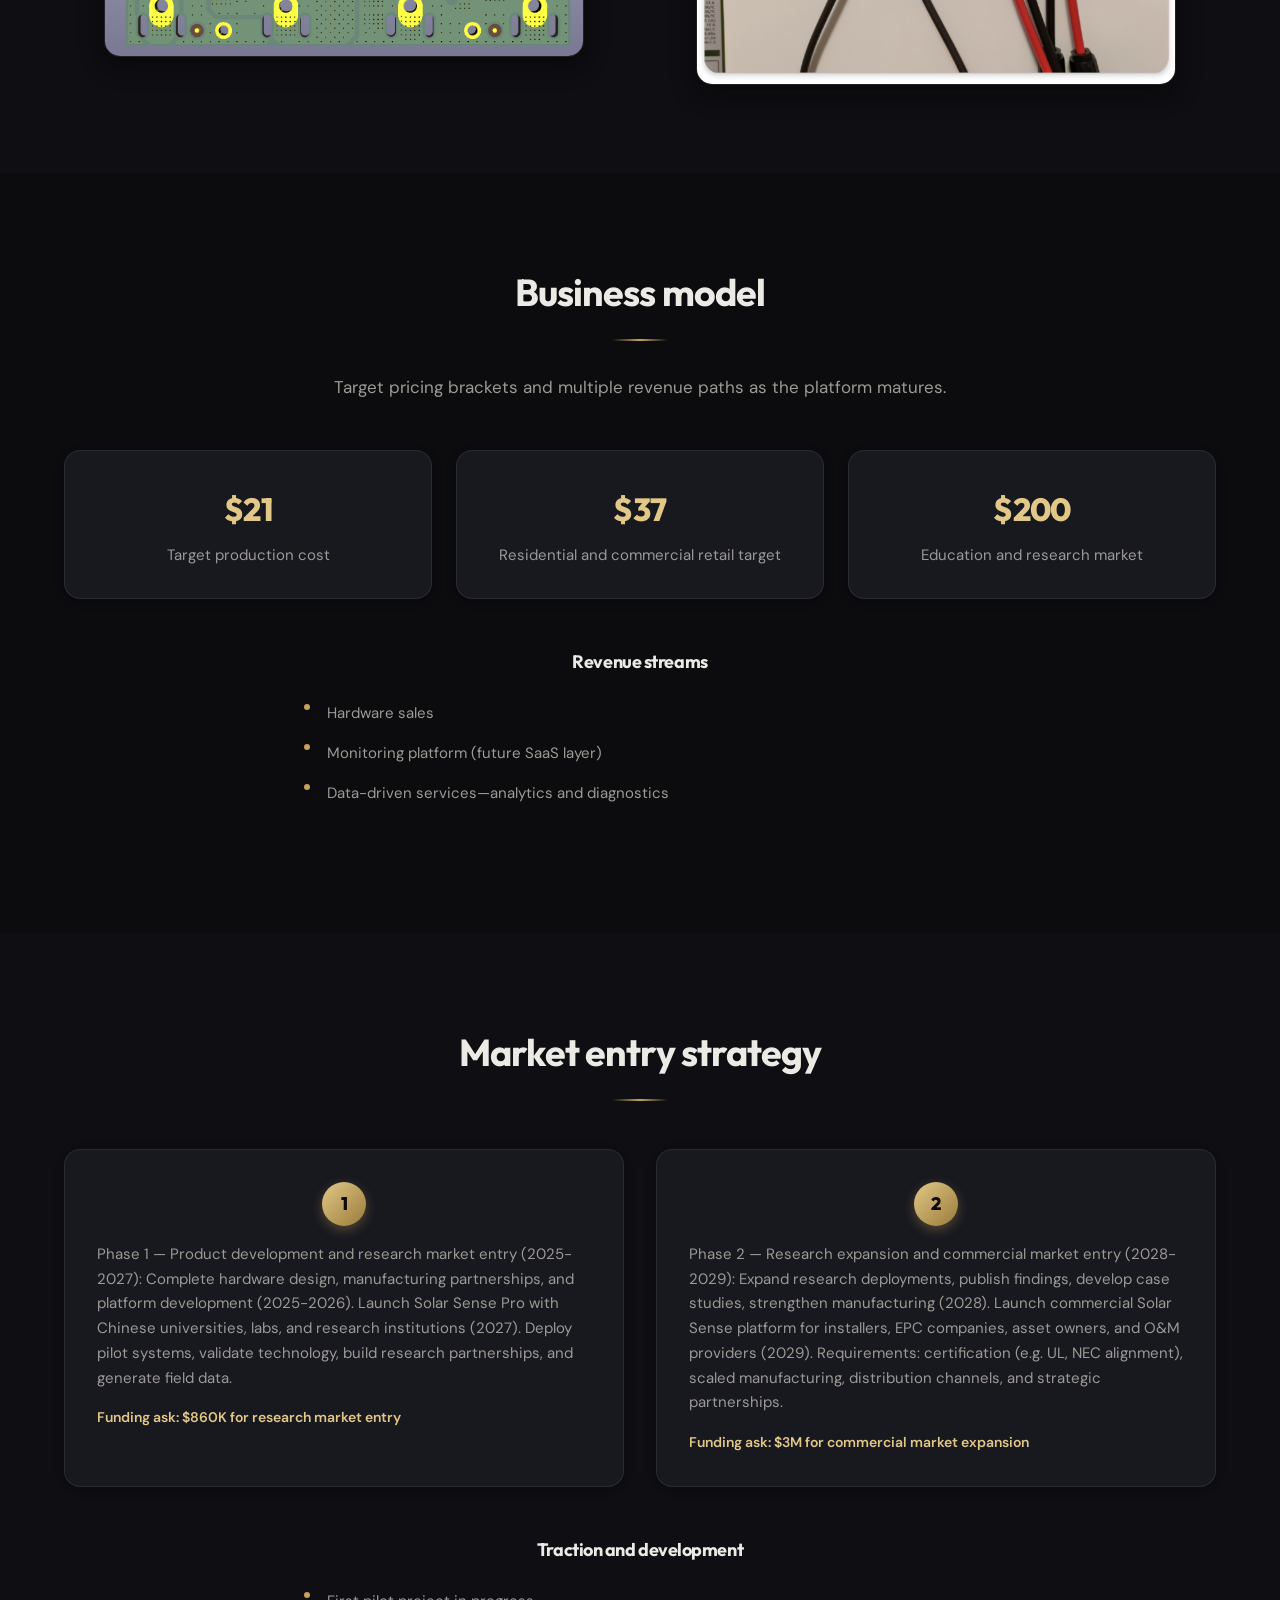
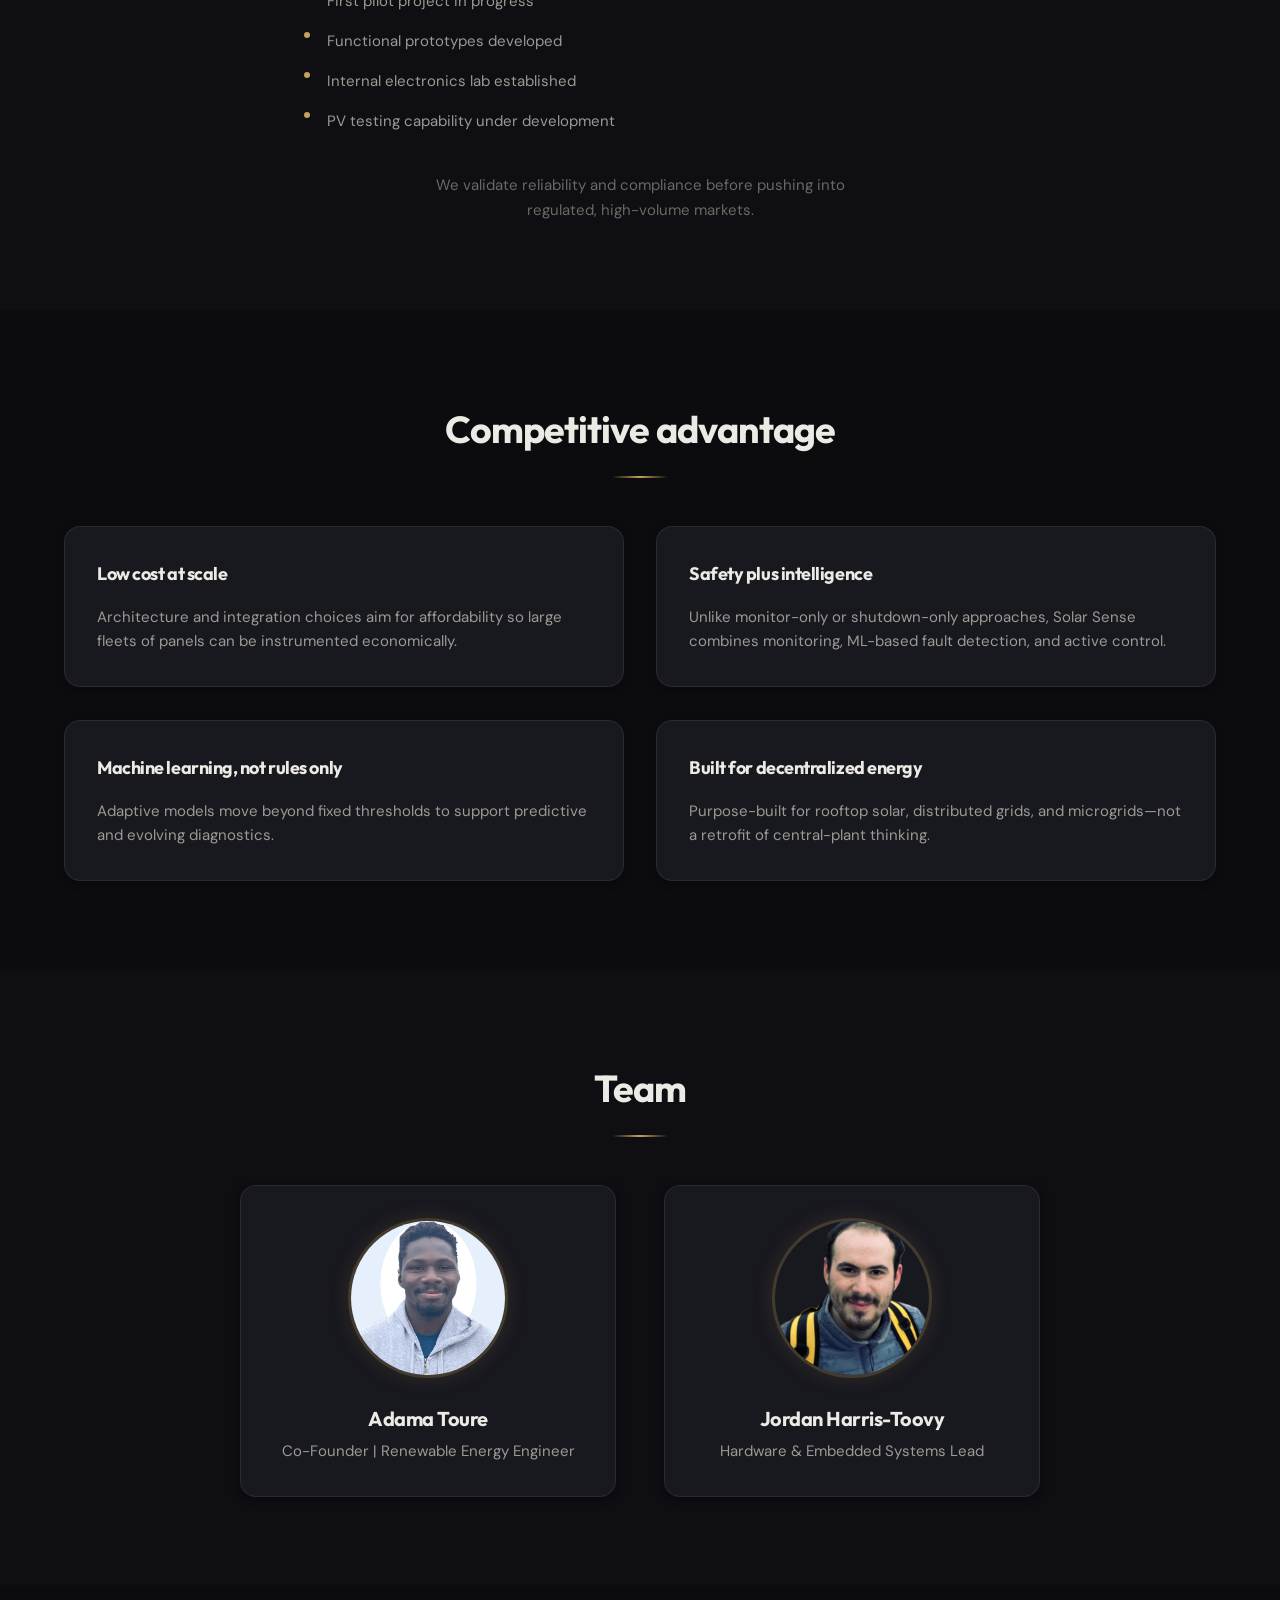
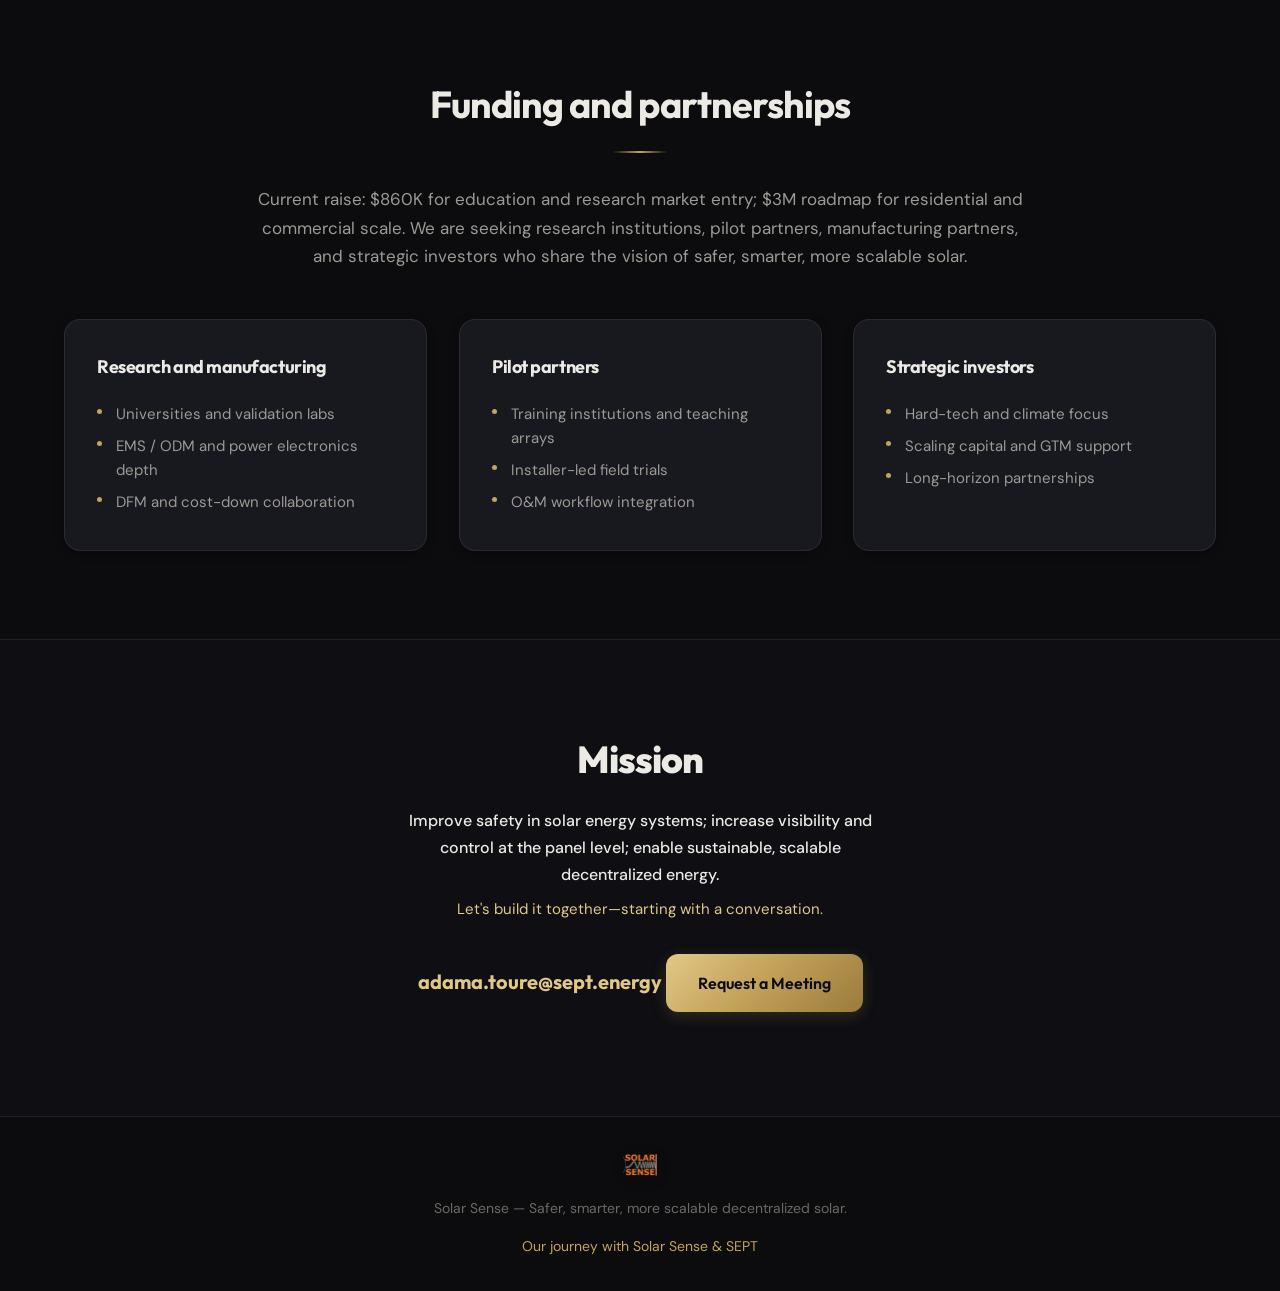
==== commit e815fbc5: "Link neural network demo from Technology section with flip card Co-authored-by: Cursor <cursoragent@" ====
--- a/index.html
+++ b/index.html
@@ -141,8 +141,22 @@
             <img src="assets/SolarSenseDigitalTwin.png" alt="Solar Sense digital twin and system overview" width="900" height="500" loading="lazy">
           </div>
           <div class="tech-diagram">
-            <img src="assets/pv-neural-net.png" alt="Neural network approach to PV fault detection" width="600" height="400" loading="lazy">
-          </div>
+            <div class="tech-flip" id="nnFlip" role="link" tabindex="0" aria-label="Open the interactive neural network demo">
+              <div class="tech-flip-inner">
+                <div class="tech-flip-face tech-flip-front">
+                  <img src="assets/pv-neural-net.png" alt="Neural network approach to PV fault detection" width="600" height="400" loading="lazy">
+                  <span class="tech-diagram-hint" data-en="Click to flip open" data-zh="点击翻转打开">Click to flip open</span>
+                </div>
+                <div class="tech-flip-face tech-flip-back" aria-hidden="true">
+                  <span class="tech-flip-back-title" data-en="Live neural network" data-zh="实时神经网络">Live neural network</span>
+                  <span class="tech-flip-back-sub" data-en="Launching the interactive demo…" data-zh="正在打开交互演示…">Launching the interactive demo…</span>
+                </div>
+              </div>
+            </div>
+          </div>
+        </div>
+        <div class="tech-anim-cta">
+          <a href="pv-neural-net.html" class="btn btn-secondary" data-en="Explore the live neural network" data-zh="探索实时神经网络">Explore the live neural network</a>
         </div>
         <div class="cards four-cols capability-cards reveal-stagger">
           <article class="card reveal-item">
@@ -446,9 +460,35 @@
         iframe.src = base + '?' + params.join('&');
       }
 
+      /** Neural network diagram: flip the card, then open the interactive demo. */
+      function initNnFlip() {
+        var flip = document.getElementById('nnFlip');
+        if (!flip) return;
+        var reduced = window.matchMedia('(prefers-reduced-motion: reduce)').matches;
+        var going = false;
+        function go() {
+          if (going) return;
+          going = true;
+          if (reduced) {
+            window.location.href = 'pv-neural-net.html';
+            return;
+          }
+          flip.classList.add('flipping');
+          setTimeout(function () { window.location.href = 'pv-neural-net.html'; }, 700);
+        }
+        flip.addEventListener('click', go);
+        flip.addEventListener('keydown', function (e) {
+          if (e.key === 'Enter' || e.key === ' ') {
+            e.preventDefault();
+            go();
+          }
+        });
+      }
+
       initDemoYoutube();
       initToggle();
       initSmoothScroll();
+      initNnFlip();
     })();
   </script>
   <script src="assets/motion.js" defer></script>
--- a/styles.css
+++ b/styles.css
@@ -871,6 +871,8 @@
 .hero-frame {
   margin: 0;
   padding: var(--space-md);
+  width: 100%;
+  max-width: 594px;
   background: var(--surface);
   border-radius: var(--radius-lg);
   border: 1px solid var(--border);
@@ -949,7 +951,6 @@
 .hero-flip {
   position: relative;
   width: 100%;
-  max-width: 560px;
   aspect-ratio: 1114 / 720;
   perspective: 1200px;
   cursor: pointer;
@@ -962,7 +963,7 @@
   height: 100%;
   transform-style: preserve-3d;
   will-change: transform;
-  transition: transform 0.95s cubic-bezier(0.34, 1.12, 0.64, 1);
+  transition: transform 0.55s cubic-bezier(0.45, 0.05, 0.2, 1);
 }
 
 .hero-flip.is-flipped .hero-flip-inner {
@@ -1353,6 +1354,101 @@
   margin: 0 auto;
 }
 
+.tech-flip {
+  position: relative;
+  display: block;
+  width: 100%;
+  perspective: 1400px;
+  cursor: pointer;
+}
+
+.tech-flip-inner {
+  position: relative;
+  transform-style: preserve-3d;
+  transition: transform 0.7s cubic-bezier(0.22, 0.9, 0.3, 1);
+}
+
+.tech-flip.flipping .tech-flip-inner {
+  transform: rotateY(180deg);
+}
+
+.tech-flip-face {
+  backface-visibility: hidden;
+  -webkit-backface-visibility: hidden;
+}
+
+.tech-flip-front {
+  position: relative;
+}
+
+.tech-flip-front img {
+  transition: transform 0.4s ease, filter 0.4s ease;
+}
+
+.tech-flip:hover .tech-flip-front img,
+.tech-flip:focus-visible .tech-flip-front img {
+  transform: scale(1.02);
+  filter: brightness(1.04);
+}
+
+.tech-flip-back {
+  position: absolute;
+  inset: 0;
+  transform: rotateY(180deg);
+  display: flex;
+  flex-direction: column;
+  justify-content: center;
+  align-items: center;
+  gap: 8px;
+  background: radial-gradient(circle at 50% 35%, #1d1d26, #0c0c0f);
+  border: 1px solid var(--border-gold);
+  color: var(--gold-light);
+  text-align: center;
+  padding: 16px;
+}
+
+.tech-flip-back-title {
+  font-family: var(--font-display);
+  font-size: 1.15rem;
+  font-weight: 700;
+  letter-spacing: 0.04em;
+}
+
+.tech-flip-back-sub {
+  font-size: 0.85rem;
+  opacity: 0.75;
+}
+
+.tech-diagram-hint {
+  position: absolute;
+  left: 50%;
+  bottom: 14px;
+  transform: translateX(-50%);
+  padding: 7px 16px;
+  border-radius: 999px;
+  background: rgba(12, 12, 15, 0.82);
+  border: 1px solid var(--border-gold);
+  color: var(--gold-light);
+  font-size: 0.78rem;
+  font-weight: 600;
+  letter-spacing: 0.08em;
+  text-transform: uppercase;
+  white-space: nowrap;
+  transition: background 0.3s ease, box-shadow 0.3s ease;
+}
+
+.tech-flip:hover .tech-diagram-hint,
+.tech-flip:focus-visible .tech-diagram-hint {
+  background: rgba(12, 12, 15, 0.95);
+  box-shadow: var(--shadow-glow);
+}
+
+.tech-anim-cta {
+  display: flex;
+  justify-content: center;
+  margin: 0 0 var(--space-2xl);
+}
+
 .tech-pcb {
   margin: var(--space-2xl) 0 0;
   text-align: center;
